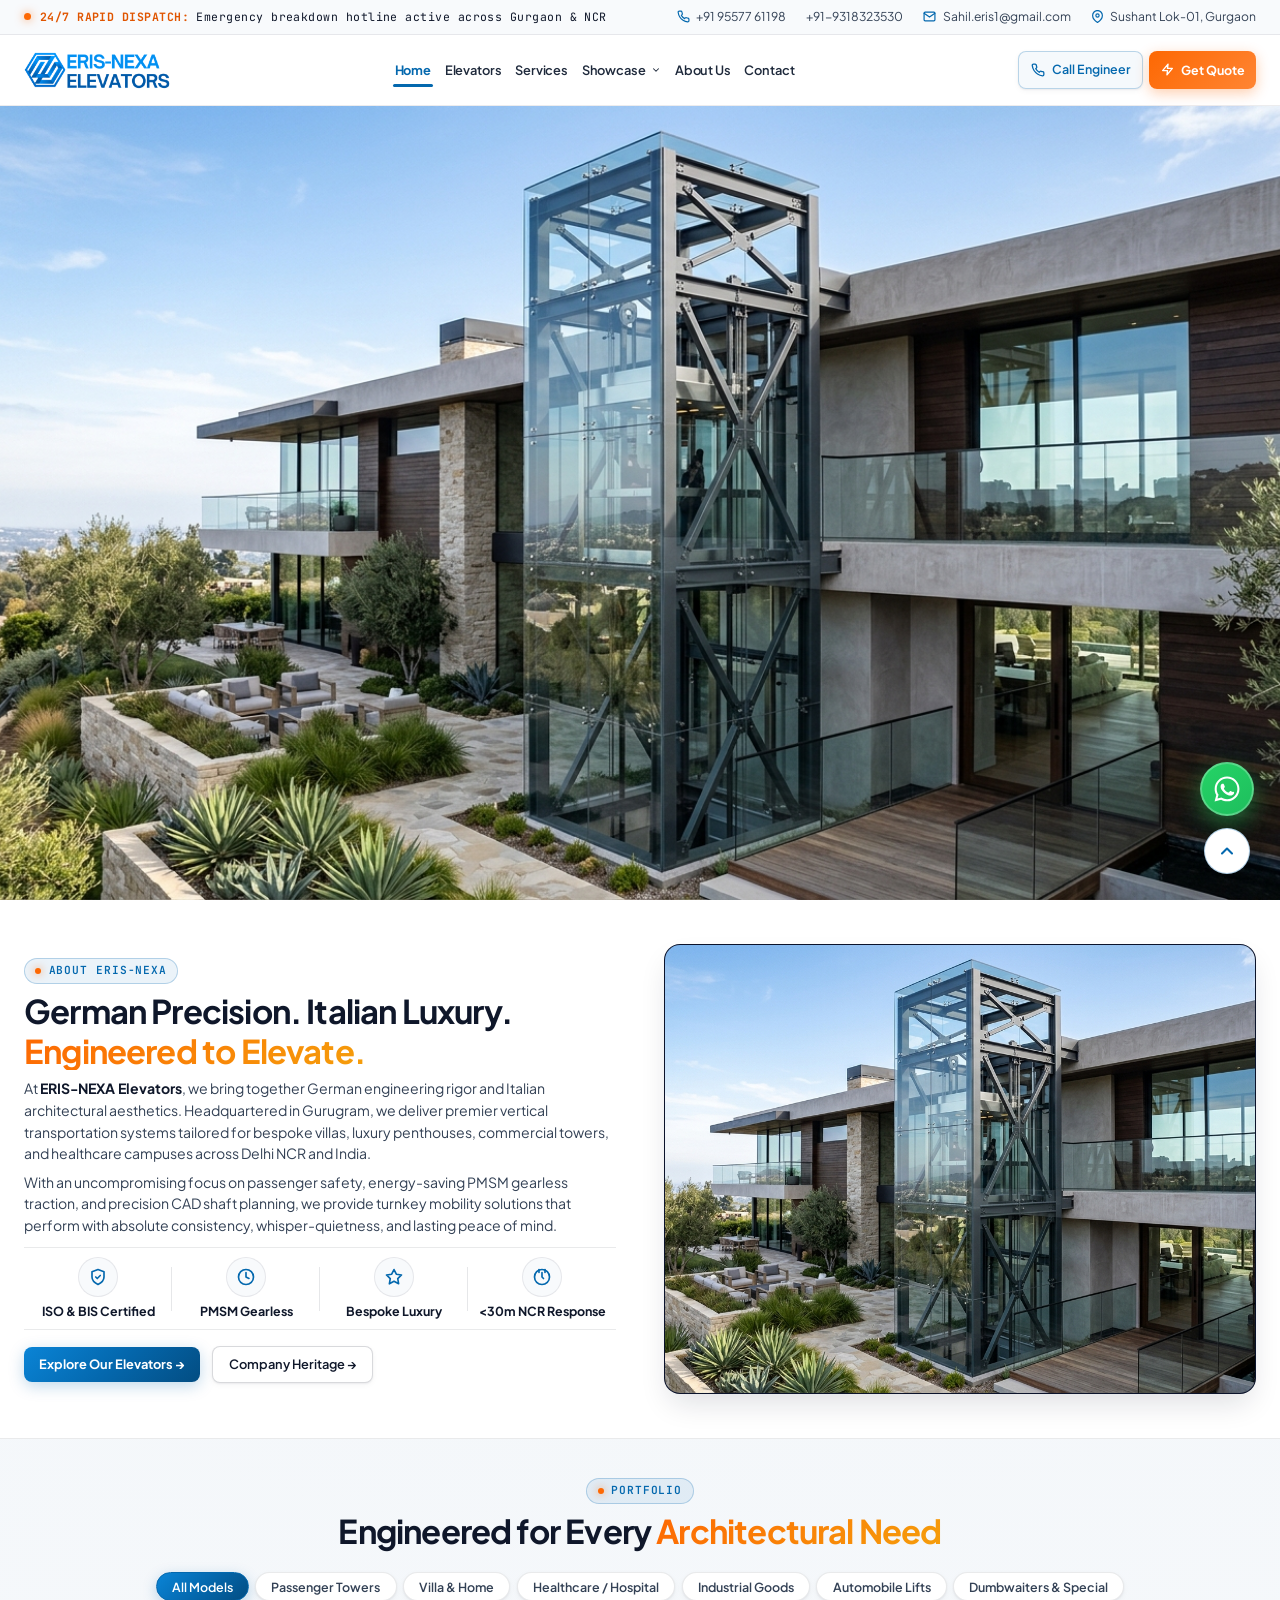
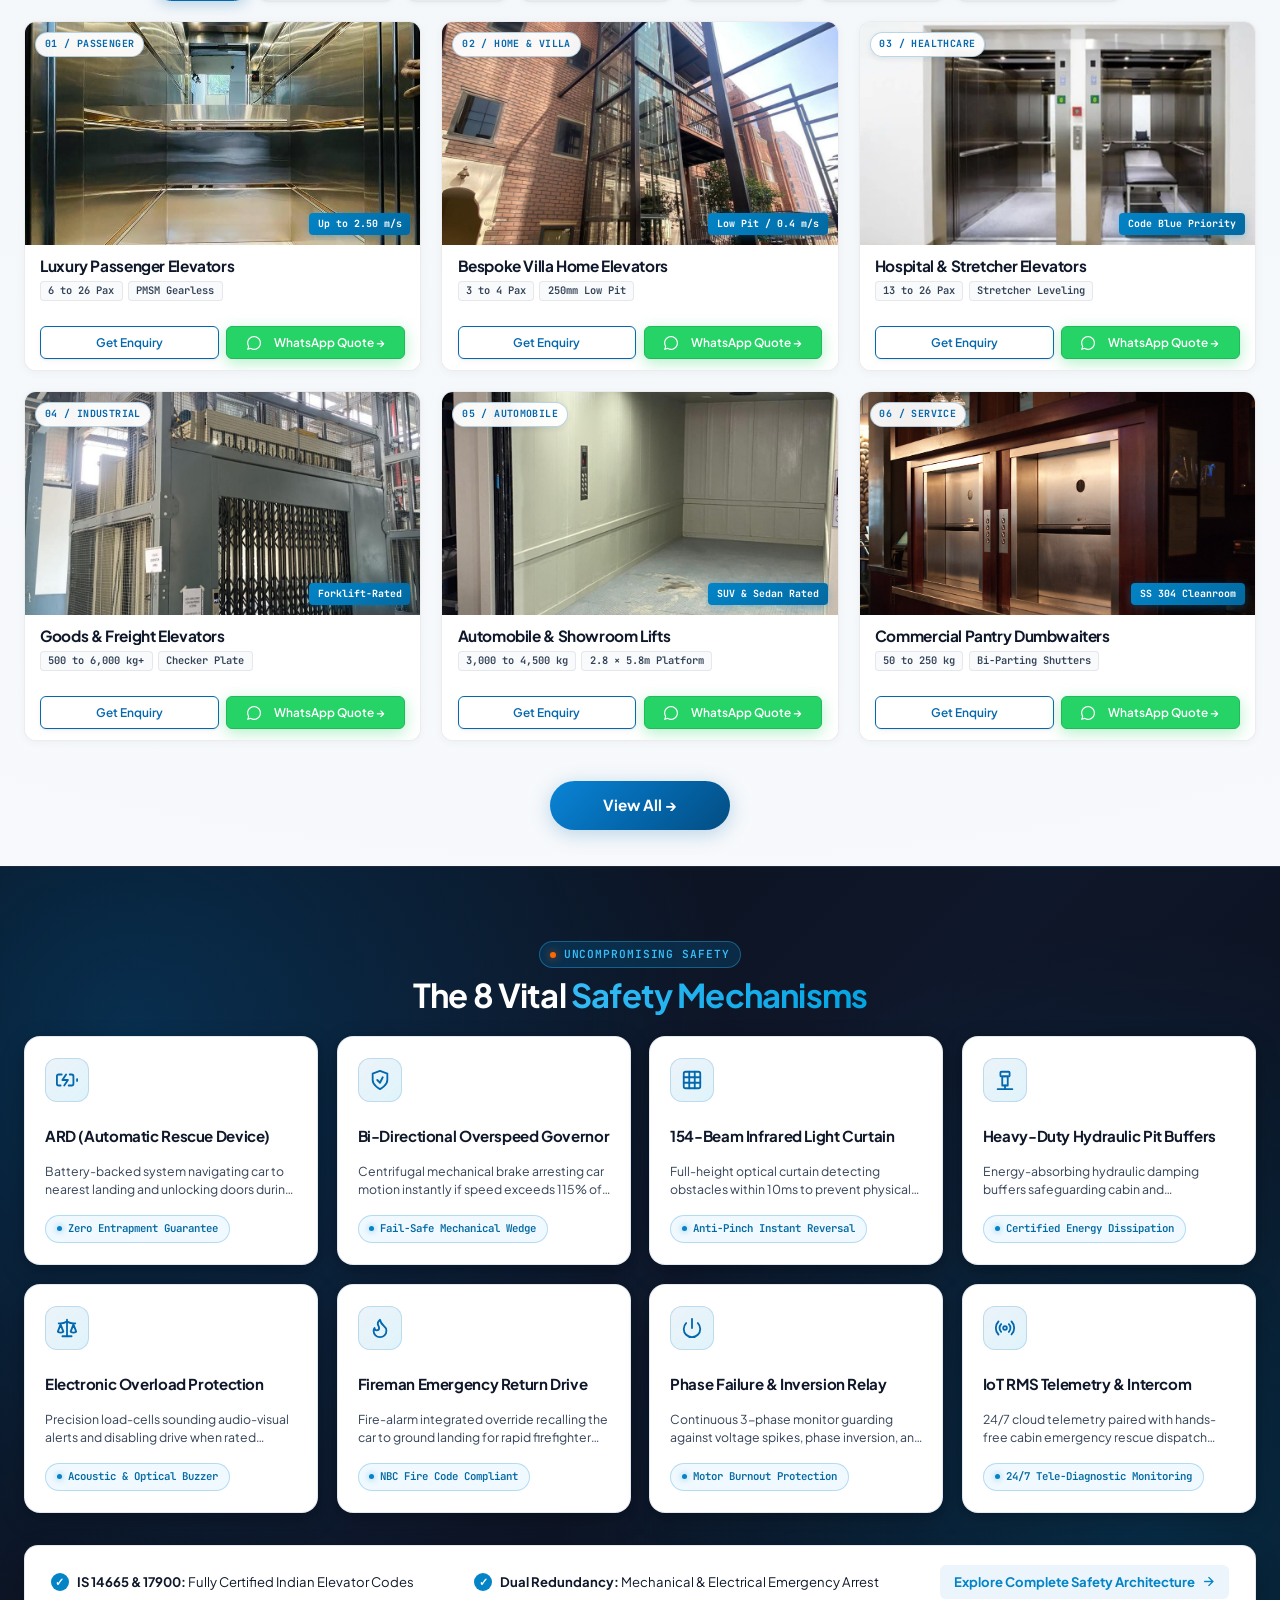
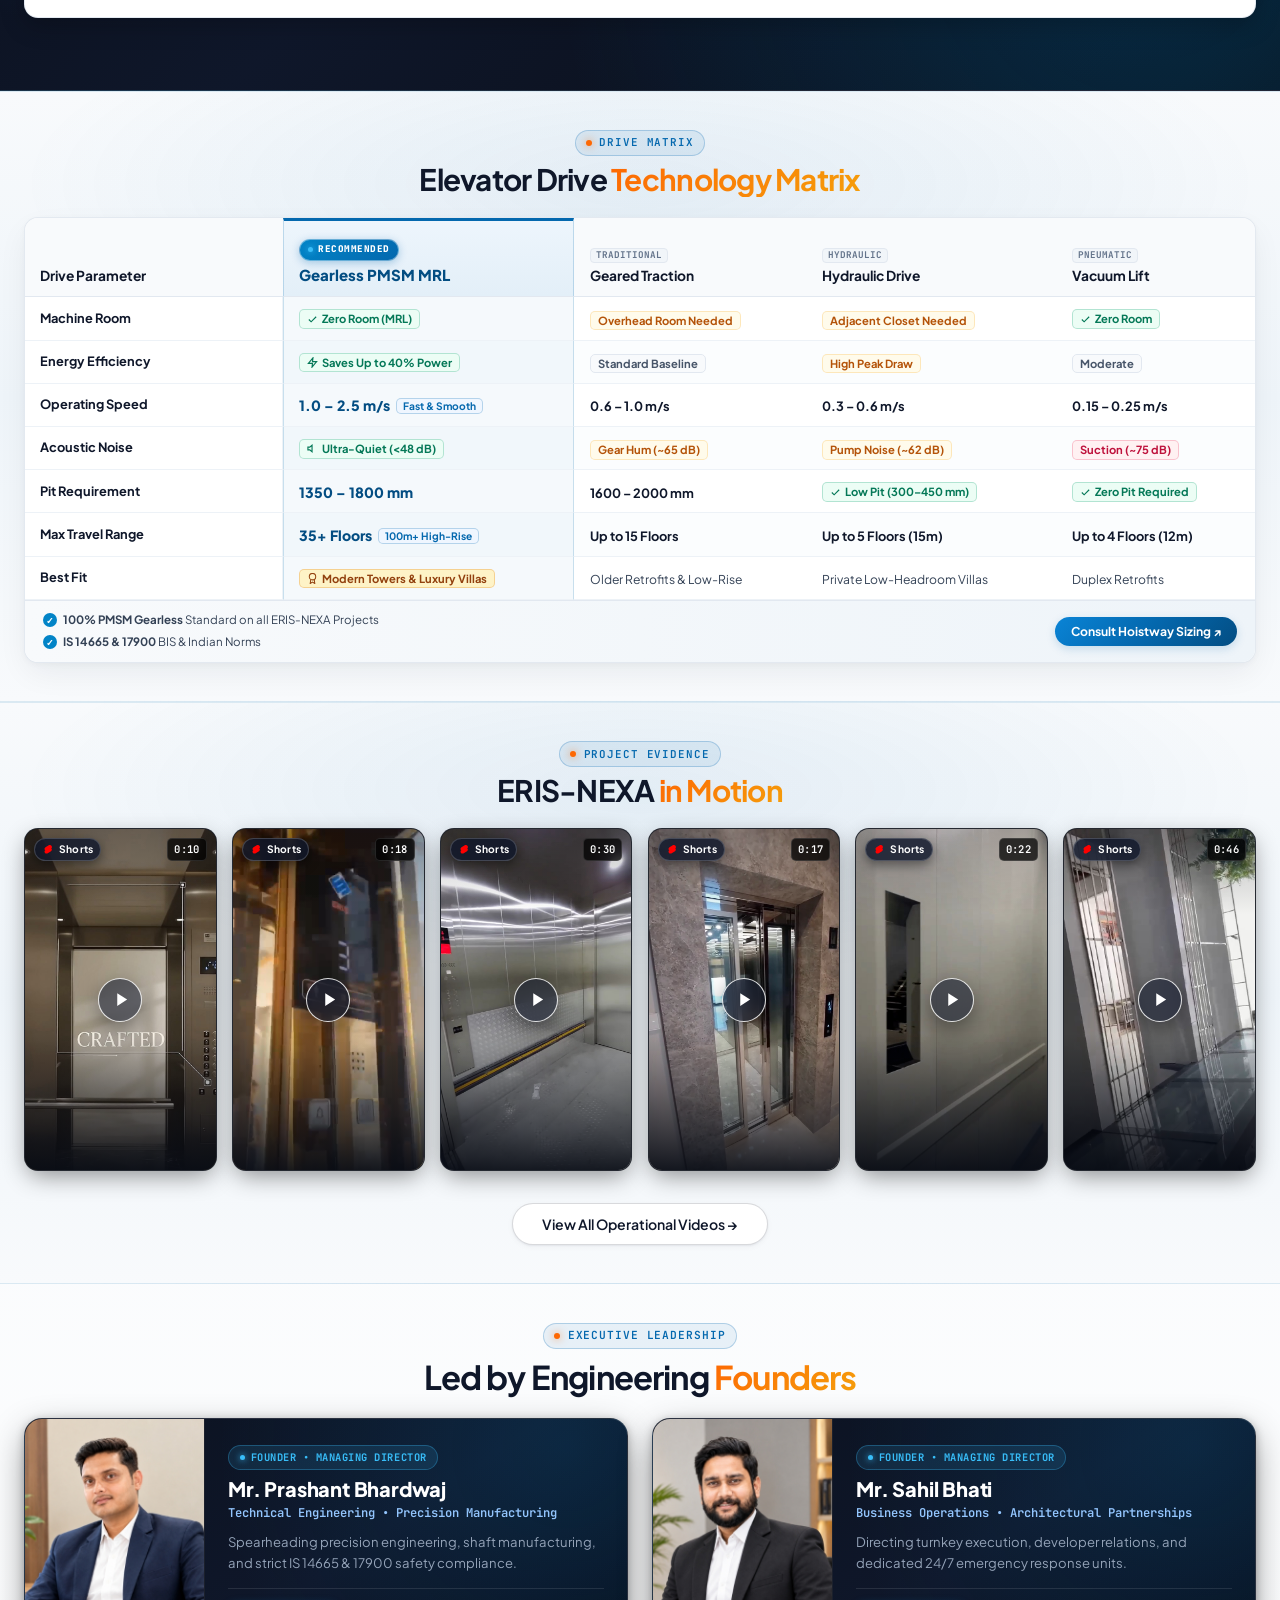
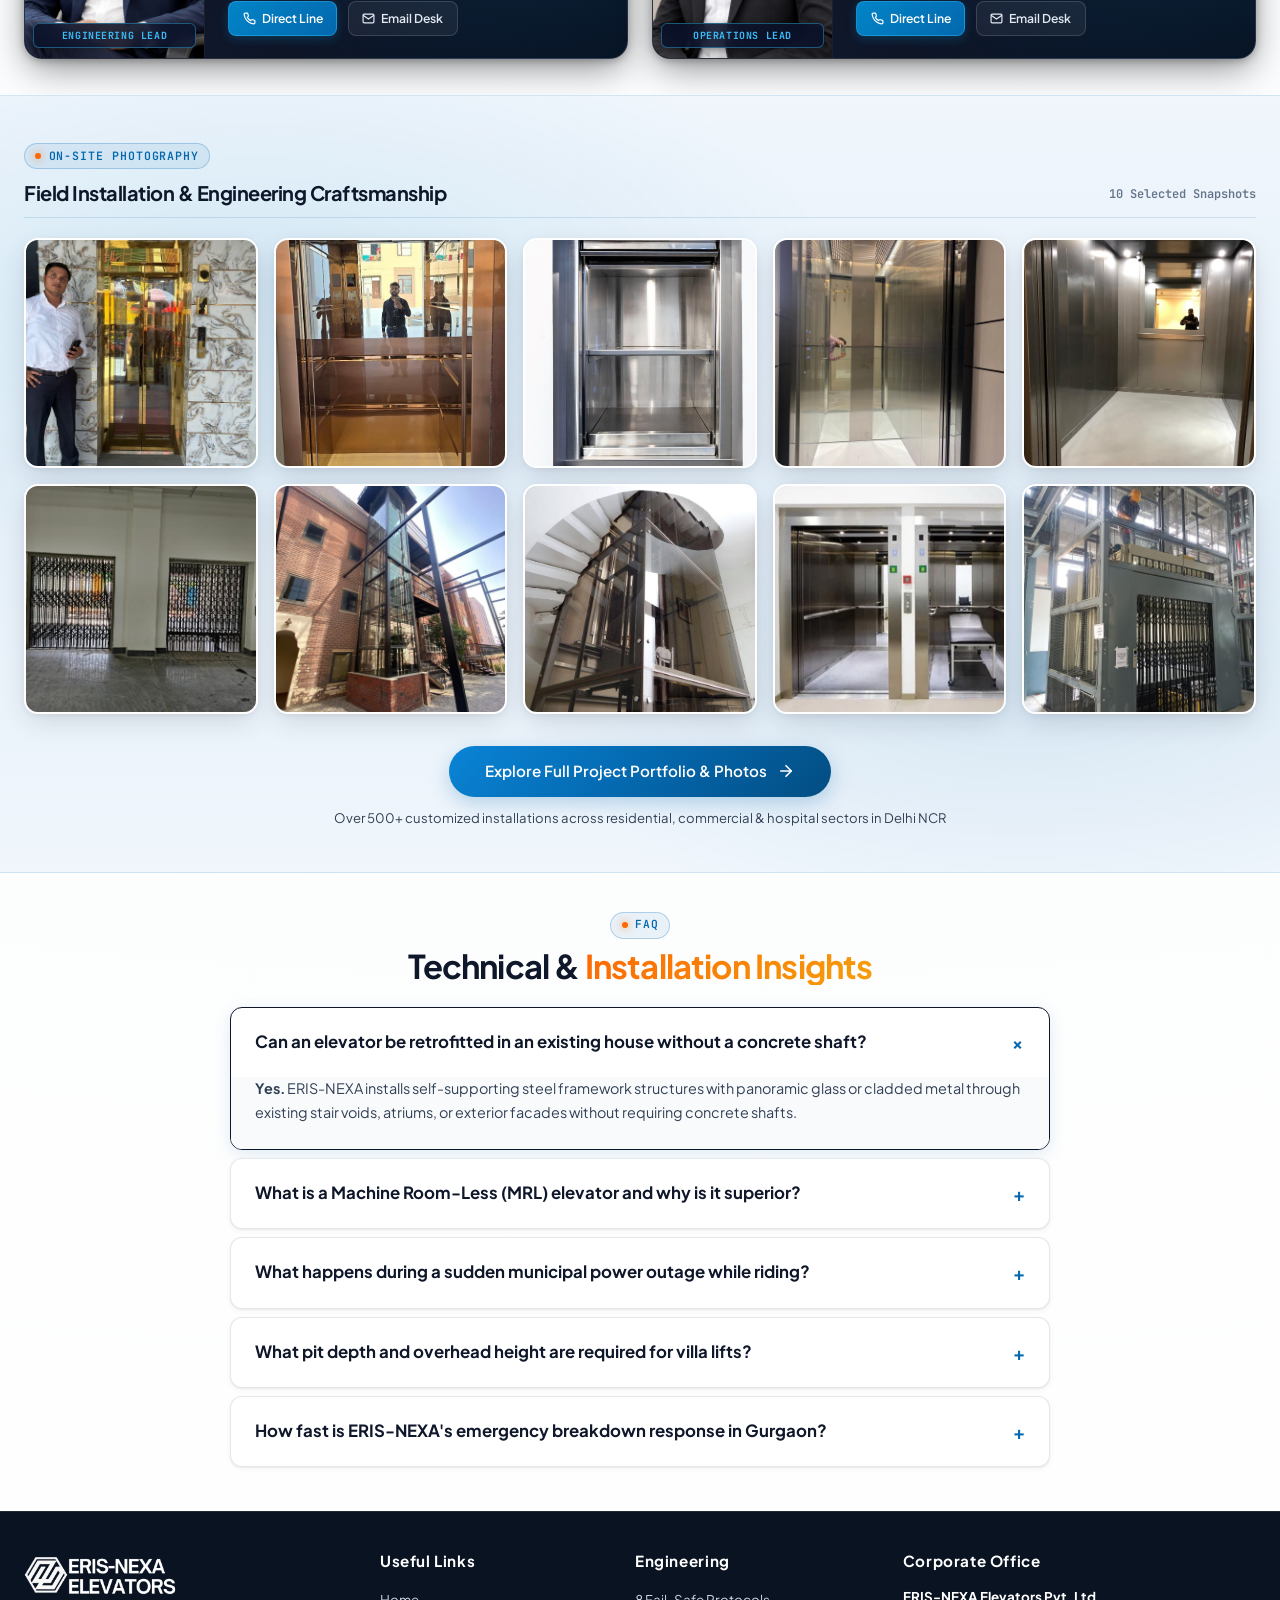
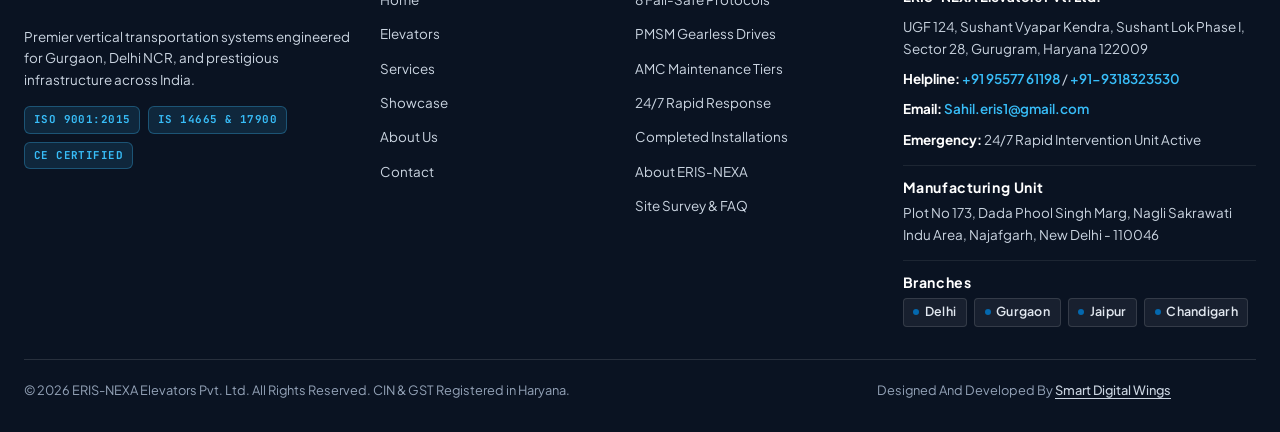
==== index.html @ 38ee9cc5 "Add Manufacturing Unit card, Regional Branch Network, and interactive Map switcher to Contact page" ====
<!DOCTYPE html>
<html lang="en">

<head>
  <meta charset="UTF-8">
  <meta name="viewport" content="width=device-width, initial-scale=1.0">
  <meta name="theme-color" content="#FFFFFF">

  <title>ERIS-NEXA Elevators Pvt. Ltd. | Premier Vertical Transportation in Gurgaon & NCR</title>
  <meta name="description"
    content="ERIS-NEXA Elevators Pvt. Ltd. — ISO 9001:2015 certified elevator engineering company based in Gurgaon. Specializing in passenger, home, hospital, freight, and automobile elevators with 24/7 rapid maintenance.">
  <meta name="keywords"
    content="ERIS-NEXA Elevators, elevator manufacturer Gurgaon, home lift Gurgaon, passenger elevator Delhi NCR, hospital elevator, freight lift, automobile lift, elevator AMC Gurgaon, Sushant Lok elevator company">

  <!-- Open Graph / Social Meta -->
  <meta property="og:type" content="website">
  <meta property="og:title" content="ERIS-NEXA Elevators | Precision Engineering & Vertical Transportation">
  <meta property="og:description"
    content="Whisper-quiet passenger, luxury home villa, hospital stretcher, and industrial freight elevators engineered for perfection. Based in Gurgaon, Haryana.">
  <meta property="og:image" content="assets/images/passenger-cover-2.jpeg">
  <meta property="og:url" content="https://erisnexa.com/">

  <!-- Favicon -->
  <link rel="icon" type="image/png" href="assets/images/logo-mark.png">

  <!-- Cache-Control: Force fresh load on every visit across all devices -->
  <meta http-equiv="Cache-Control" content="no-cache, no-store, must-revalidate">
  <meta http-equiv="Pragma" content="no-cache">
  <meta http-equiv="Expires" content="0">

  <!-- Stylesheets -->
  <link rel="stylesheet" href="css/style.css?v=2.2.4">

  <!-- JSON-LD Structured Data for Local Business & Engineering Firm -->
  <script type="application/ld+json">
  {
    "@context": "https://schema.org",
    "@type": "LocalBusiness",
    "name": "ERIS-NEXA Elevators Pvt. Ltd.",
    "image": "assets/images/passenger-cover-2.jpeg",
    "telephone": "+91-9557761198",
    "email": "Sahil.eris1@gmail.com",
    "address": {
      "@type": "PostalAddress",
      "streetAddress": "UGF 124, Sushant Vyapar Kendra, Sushant Lok-01",
      "addressLocality": "Gurgaon",
      "addressRegion": "Haryana",
      "postalCode": "122002",
      "addressCountry": "IN"
    },
    "founder": [
      { "@type": "Person", "name": "Prashant Bhardwaj", "jobTitle": "Founder & Managing Director" },
      { "@type": "Person", "name": "Sahil Bhati", "jobTitle": "Founder & Managing Director" }
    ],
    "foundingDate": "2015",
    "priceRange": "₹₹₹"
  }
  </script>
</head>

<body>

  <!-- Top Emergency & Status Bar -->
  <aside class="top-status-bar" aria-label="Rapid Dispatch Status and Emergency Numbers">
    <div class="container top-bar-content">
      <div class="status-indicator">
        <span class="status-dot" aria-hidden="true"></span>
        <span class="status-text"><strong>24/7 RAPID DISPATCH:</strong><span class="status-sub-text"> Emergency
            breakdown hotline active across Gurgaon &amp; NCR</span></span>
      </div>
      <div class="top-contacts">
        <a href="tel:+919557761198" title="Call Primary 24/7 Helpline">
          <svg width="13" height="13" viewBox="0 0 24 24" fill="none" stroke="currentColor" stroke-width="2.2"
            stroke-linecap="round" stroke-linejoin="round" aria-hidden="true">
            <path
              d="M22 16.92v3a2 2 0 0 1-2.18 2 19.79 19.79 0 0 1-8.63-3.07 19.5 19.5 0 0 1-6-6 19.79 19.79 0 0 1-3.07-8.67A2 2 0 0 1 4.11 2h3a2 2 0 0 1 2 1.72 12.84 12.84 0 0 0 .7 2.81 2 2 0 0 1-.45 2.11L8.09 9.91a16 16 0 0 0 6 6l1.27-1.27a2 2 0 0 1 2.11-.45 12.84 12.84 0 0 0 2.81.7A2 2 0 0 1 22 16.92z">
            </path>
          </svg>
          <span>+91 95577 61198</span>
        </a>
        <a href="tel:+919318323530" class="top-hide-mobile" title="Call Technical Director">
          <span>+91-9318323530</span>
        </a>
        <a href="mailto:Sahil.eris1@gmail.com" class="top-hide-tablet" title="Official Inquiry Email">
          <svg width="13" height="13" viewBox="0 0 24 24" fill="none" stroke="currentColor" stroke-width="2.2"
            stroke-linecap="round" stroke-linejoin="round" aria-hidden="true">
            <path d="M4 4h16c1.1 0 2 .9 2 2v12c0 1.1-.9 2-2 2H4c-1.1 0-2-.9-2-2V6c0-1.1.9-2 2-2z"></path>
            <polyline points="22,6 12,13 2,6"></polyline>
          </svg>
          <span>Sahil.eris1@gmail.com</span>
        </a>
        <span class="top-hide-tablet top-location">
          <svg width="13" height="13" viewBox="0 0 24 24" fill="none" stroke="currentColor" stroke-width="2.2"
            stroke-linecap="round" stroke-linejoin="round" aria-hidden="true">
            <path d="M21 10c0 7-9 13-9 13s-9-6-9-13a9 9 0 0 1 18 0z"></path>
            <circle cx="12" cy="10" r="3"></circle>
          </svg>
          <span>Sushant Lok-01, Gurgaon</span>
        </span>
      </div>
    </div>
  </aside>

  <!-- Sticky Glassmorphic Navbar -->
  <header class="navbar" id="siteHeader">
    <div class="container nav-container">
      <a href="index.html" class="brand-logo" title="ERIS-NEXA Elevators Homepage" aria-label="ERIS-NEXA Home">
        <img src="assets/logo/logo dark.png" alt="ERIS-NEXA Elevators" class="header-logo-img" width="112" height="45">
      </a>

      <nav aria-label="Primary Navigation">
        <ul class="nav-menu">
          <li><a href="index.html" class="nav-link active">Home</a></li>
          <li><a href="elevators.html" class="nav-link">Elevators</a></li>
          <li><a href="services.html" class="nav-link">Services</a></li>
          <li class="nav-item-dropdown">
            <a href="showcase.html" class="nav-link dropdown-toggle" aria-haspopup="true" aria-expanded="false">
              <span>Showcase</span>
              <svg class="dropdown-chevron" width="10" height="10" viewBox="0 0 24 24" fill="none" stroke="currentColor" stroke-width="2.5" stroke-linecap="round" stroke-linejoin="round" aria-hidden="true">
                <polyline points="6 9 12 15 18 9"></polyline>
              </svg>
            </a>
            <ul class="nav-dropdown-menu">
              <li>
                <a href="images.html" class="dropdown-item">
                  <svg class="dropdown-icon" width="14" height="14" viewBox="0 0 24 24" fill="none" stroke="currentColor" stroke-width="2" stroke-linecap="round" stroke-linejoin="round" aria-hidden="true">
                    <rect x="3" y="3" width="18" height="18" rx="2" ry="2"/>
                    <circle cx="8.5" cy="8.5" r="1.5"/>
                    <polyline points="21 15 16 10 5 21"/>
                  </svg>
                  <span>Images</span>
                </a>
              </li>
              <li>
                <a href="videos.html" class="dropdown-item">
                  <svg class="dropdown-icon" width="14" height="14" viewBox="0 0 24 24" fill="none" stroke="currentColor" stroke-width="2" stroke-linecap="round" stroke-linejoin="round" aria-hidden="true">
                    <polygon points="23 7 16 12 23 17 23 7"/>
                    <rect x="1" y="5" width="15" height="14" rx="2" ry="2"/>
                  </svg>
                  <span>Videos</span>
                </a>
              </li>
            </ul>
          </li>
          <li><a href="about.html" class="nav-link">About Us</a></li>
          <li><a href="contact.html" class="nav-link">Contact</a></li>
        </ul>
      </nav>

      <div class="nav-actions">
        <a href="tel:+919557761198" class="btn btn-outline btn-sm nav-call-btn" title="Instant Phone Call">
          <svg width="14" height="14" viewBox="0 0 24 24" fill="none" stroke="currentColor" stroke-width="2.2"
            stroke-linecap="round" stroke-linejoin="round" aria-hidden="true">
            <path
              d="M22 16.92v3a2 2 0 0 1-2.18 2 19.79 19.79 0 0 1-8.63-3.07 19.5 19.5 0 0 1-6-6 19.79 19.79 0 0 1-3.07-8.67A2 2 0 0 1 4.11 2h3a2 2 0 0 1 2 1.72 12.84 12.84 0 0 0 .7 2.81 2 2 0 0 1-.45 2.11L8.09 9.91a16 16 0 0 0 6 6l1.27-1.27a2 2 0 0 1 2.11-.45 12.84 12.84 0 0 0 2.81.7A2 2 0 0 1 22 16.92z">
            </path>
          </svg>
          <span>Call Engineer</span>
        </a>
        <button class="btn btn-primary btn-sm nav-quote-btn" data-open-modal="quote"
          data-service="General Consultation">
          <svg width="13" height="13" viewBox="0 0 24 24" fill="none" stroke="currentColor" stroke-width="2.5"
            stroke-linecap="round" stroke-linejoin="round" aria-hidden="true">
            <path d="M13 2L3 14h9l-1 8 10-12h-9l1-8z"></path>
          </svg>
          <span>Get Quote</span>
        </button>
        <button class="mobile-menu-toggle" aria-label="Toggle navigation menu" aria-expanded="false">
          <span class="hamburger-box" aria-hidden="true">
            <span class="hamburger-line"></span>
            <span class="hamburger-line"></span>
            <span class="hamburger-line"></span>
          </span>
        </button>
      </div>
    </div>
  </header>

  <main>
    <!-- ==========================================================================
         HERO VIDEO BANNER (CLEAN, HIGH-VISIBILITY CINEMATIC ELEVATOR FOOTAGE)
         ========================================================================== -->
    <section class="hero-section" id="hero">
      <h1 class="visually-hidden">ERIS-NEXA Elevators — Precision Vertical Transportation Gurgaon &amp; NCR</h1>
      <video class="hero-video-bg" autoplay muted loop playsinline webkit-playsinline preload="auto"
        disablepictureinpicture disableremoteplayback
        poster="assets/images/service-hoistway-structure.jpg">
        <source src="assets/videos/elevator-product-showcase.mp4" type="video/mp4">
      </video>
      <script>
        (function(){
          var v = document.querySelector('.hero-video-bg');
          if (v) {
            v.muted = true;
            v.defaultMuted = true;
            v.volume = 0;
            if (v.play) { v.play().catch(function(){}); }
          }
        })();
      </script>
    </section>

    <!-- ==========================================================================
         ABOUT US SECTION (50-50% SPLIT - WEBSITE DESIGN SYSTEM MATCHED)
         ========================================================================== -->
    <section class="section home-about-section" id="about-us">
      <div class="container">
        <div class="home-about-grid">

          <!-- Left Column (50% Width): Standard Website Section Header, Story, 4 Features with Dividers, Standard Buttons -->
          <div class="home-about-content">
            <div class="section-header">
              <span class="section-tag">ABOUT ERIS-NEXA</span>
              <h2 class="section-title">
                German Precision. Italian Luxury. <span class="gold-text">Engineered to Elevate.</span>
              </h2>
              <p class="section-desc">
                At <strong>ERIS-NEXA Elevators</strong>, we bring together German engineering rigor and Italian
                architectural aesthetics. Headquartered in Gurugram, we deliver premier vertical transportation systems
                tailored for bespoke villas, luxury penthouses, commercial towers, and healthcare campuses across Delhi
                NCR and India.
              </p>
              <p class="section-desc" style="margin-top: 0.35rem; margin-bottom: 0;">
                With an uncompromising focus on passenger safety, energy-saving PMSM gearless traction, and precision
                CAD shaft planning, we provide turnkey mobility solutions that perform with absolute consistency,
                whisper-quietness, and lasting peace of mind.
              </p>
            </div>

            <!-- 4 Feature Columns with Vertical Dividers (Reference Matched) -->
            <div class="home-about-features-row">
              <div class="home-about-feature-col">
                <div class="home-about-feature-icon">
                  <svg width="18" height="18" viewBox="0 0 24 24" fill="none" stroke="currentColor" stroke-width="2.2"
                    stroke-linecap="round" stroke-linejoin="round" aria-hidden="true">
                    <path d="M12 22s8-4 8-10V5l-8-3-8 3v7c0 6 8 10 8 10z"></path>
                    <polyline points="9 12 11 14 15 10"></polyline>
                  </svg>
                </div>
                <span>ISO &amp; BIS Certified</span>
              </div>

              <div class="home-about-feature-col">
                <div class="home-about-feature-icon">
                  <svg width="18" height="18" viewBox="0 0 24 24" fill="none" stroke="currentColor" stroke-width="2.2"
                    stroke-linecap="round" stroke-linejoin="round" aria-hidden="true">
                    <circle cx="12" cy="12" r="10"></circle>
                    <polyline points="12 6 12 12 16 14"></polyline>
                  </svg>
                </div>
                <span>PMSM Gearless</span>
              </div>

              <div class="home-about-feature-col">
                <div class="home-about-feature-icon">
                  <svg width="18" height="18" viewBox="0 0 24 24" fill="none" stroke="currentColor" stroke-width="2.2"
                    stroke-linecap="round" stroke-linejoin="round" aria-hidden="true">
                    <polygon
                      points="12 2 15.09 8.26 22 9.27 17 14.14 18.18 21.02 12 17.77 5.82 21.02 7 14.14 2 9.27 8.91 8.26 12 2">
                    </polygon>
                  </svg>
                </div>
                <span>Bespoke Luxury</span>
              </div>

              <div class="home-about-feature-col">
                <div class="home-about-feature-icon">
                  <svg width="18" height="18" viewBox="0 0 24 24" fill="none" stroke="currentColor" stroke-width="2.2"
                    stroke-linecap="round" stroke-linejoin="round" aria-hidden="true">
                    <circle cx="12" cy="12" r="10"></circle>
                    <polyline points="12 6 12 12 14 14"></polyline>
                    <path d="M16 2v4M8 2v4"></path>
                  </svg>
                </div>
                <span>&lt;30m NCR Response</span>
              </div>
            </div>

            <!-- Standard Website Action Buttons -->
            <div class="home-about-actions">
              <a href="#products" class="btn btn-primary btn-sm">
                <span>Explore Our Elevators &rarr;</span>
              </a>
              <a href="about.html" class="btn btn-outline btn-sm">
                <span>Company Heritage &rarr;</span>
              </a>
            </div>
          </div>

          <!-- Right Column (50% Width): Clean Architectural Showcase Elevator Image (No Text Overlay) -->
          <div class="home-about-visual">
            <div class="home-about-img-frame">
              <img src="assets/images/service-hoistway-structure.jpg"
                alt="ERIS-NEXA Architectural Panoramic Glass Elevator Installation" loading="lazy">
            </div>
          </div>

        </div>
      </div>
    </section>

    <!-- ==========================================================================
         PRODUCT PORTFOLIO (ELEVATOR CATEGORIES)
         ========================================================================== -->
    <section class="section products-section" id="products">
      <div class="container">
        <div class="section-header text-center">
          <span class="section-tag">PORTFOLIO</span>
          <h2 class="section-title">
            Engineered for Every <span class="gold-text">Architectural Need</span>
          </h2>
        </div>

        <!-- Filter Pills -->
        <div class="product-filters">
          <button class="filter-btn active" data-filter="all">All Models</button>
          <button class="filter-btn" data-filter="passenger">Passenger Towers</button>
          <button class="filter-btn" data-filter="home">Villa &amp; Home</button>
          <button class="filter-btn" data-filter="hospital">Healthcare / Hospital</button>
          <button class="filter-btn" data-filter="goods">Industrial Goods</button>
          <button class="filter-btn" data-filter="auto">Automobile Lifts</button>
          <button class="filter-btn" data-filter="service">Dumbwaiters &amp; Special</button>
        </div>

        <!-- Product Cards Grid -->
        <div class="products-grid">
          <!-- 01: Passenger Elevators -->
          <article class="product-card" data-category="passenger" data-product-id="passenger" tabindex="0"
            role="button" aria-label="View Luxury Passenger Elevators media">
            <div class="product-media-wrap">
              <img src="assets/lift/passenger-elevators/photos/WhatsApp Image 2026-09-10 at 10.51.41 AM.jpeg" alt="Luxury Passenger Elevator by ERIS-NEXA"
                loading="lazy">
              <span class="product-cat-badge">01 / PASSENGER</span>
              <span class="product-speed-tag">Up to 2.50 m/s</span>
              <div class="product-card-media-tabs" role="group" aria-label="View Media">
                <button type="button" class="prod-card-tab-btn prod-card-tab-photo" data-action="open-photos" title="View Photos">
                  <svg width="13" height="13" viewBox="0 0 24 24" fill="none" stroke="currentColor" stroke-width="2.2">
                    <rect x="3" y="3" width="18" height="18" rx="2" ry="2"/>
                    <circle cx="8.5" cy="8.5" r="1.5"/>
                    <polyline points="21 15 16 10 5 21"/>
                  </svg>
                  <span>Photos</span>
                </button>
                <button type="button" class="prod-card-tab-btn prod-card-tab-video" data-action="open-videos" title="View Video">
                  <svg width="13" height="13" viewBox="0 0 24 24" fill="currentColor">
                    <polygon points="6 3 20 12 6 21 6 3" />
                  </svg>
                  <span>Video</span>
                </button>
              </div>
            </div>
            <div class="product-body">
              <div class="product-header-block">
                <h3 class="product-title">Luxury Passenger Elevators</h3>
              </div>
              <div class="product-meta-strip">
                <span class="meta-tag">6 to 26 Pax</span>
                <span class="meta-tag">PMSM Gearless</span>
              </div>
              <div class="product-card-footer">
                <button type="button" class="btn btn-outline-gold btn-sm" data-open-modal="quote" data-service="Passenger Elevator">Get Enquiry</button>
                <button type="button" class="btn btn-whatsapp btn-sm" data-open-modal="quote" data-service="Passenger Elevator">
                  <svg width="14" height="14" viewBox="0 0 24 24" fill="currentColor" style="margin-right: 4px; vertical-align: -2px;">
                    <path d="M.057 24l1.687-6.163c-1.041-1.804-1.588-3.849-1.587-5.946.003-6.556 5.338-11.891 11.893-11.891 3.181.001 6.167 1.24 8.413 3.488 2.245 2.248 3.481 5.236 3.48 8.414-.003 6.557-5.338 11.892-11.893 11.892-1.99-.001-3.951-.5-5.688-1.448l-6.305 1.654zm6.597-3.807c1.676.995 3.276 1.591 5.392 1.592 5.448 0 9.886-4.434 9.889-9.885.002-5.462-4.415-9.89-9.881-9.892-5.452 0-9.887 4.434-9.889 9.884-.001 2.225.651 3.891 1.746 5.634l-.999 3.648 3.742-.981z"/>
                  </svg>
                  <span>WhatsApp Quote &rarr;</span>
                </button>
              </div>
            </div>
          </article>

          <!-- 02: Home Elevators -->
          <article class="product-card" data-category="home" data-product-id="home" tabindex="0"
            role="button" aria-label="View Bespoke Villa Home Elevators media">
            <div class="product-media-wrap">
              <img src="assets/lift/home-elevators/photos/WhatsApp Image 2026-09-10 at 10.49.11 AM.jpeg" alt="Bespoke Villa Home Elevator by ERIS-NEXA" loading="lazy">
              <span class="product-cat-badge">02 / HOME &amp; VILLA</span>
              <span class="product-speed-tag">Low Pit / 0.4 m/s</span>
              <div class="product-card-media-tabs" role="group" aria-label="View Media">
                <button type="button" class="prod-card-tab-btn prod-card-tab-photo" data-action="open-photos" title="View Photos">
                  <svg width="13" height="13" viewBox="0 0 24 24" fill="none" stroke="currentColor" stroke-width="2.2">
                    <rect x="3" y="3" width="18" height="18" rx="2" ry="2"/>
                    <circle cx="8.5" cy="8.5" r="1.5"/>
                    <polyline points="21 15 16 10 5 21"/>
                  </svg>
                  <span>Photos</span>
                </button>
                <button type="button" class="prod-card-tab-btn prod-card-tab-video" data-action="open-videos" title="View Video">
                  <svg width="13" height="13" viewBox="0 0 24 24" fill="currentColor">
                    <polygon points="6 3 20 12 6 21 6 3" />
                  </svg>
                  <span>Video</span>
                </button>
              </div>
            </div>
            <div class="product-body">
              <div class="product-header-block">
                <h3 class="product-title">Bespoke Villa Home Elevators</h3>
              </div>
              <div class="product-meta-strip">
                <span class="meta-tag">3 to 4 Pax</span>
                <span class="meta-tag">250mm Low Pit</span>
              </div>
              <div class="product-card-footer">
                <button type="button" class="btn btn-outline-gold btn-sm" data-open-modal="quote" data-service="Home & Villa Elevator">Get Enquiry</button>
                <button type="button" class="btn btn-whatsapp btn-sm" data-open-modal="quote" data-service="Home & Villa Elevator">
                  <svg width="14" height="14" viewBox="0 0 24 24" fill="currentColor" style="margin-right: 4px; vertical-align: -2px;">
                    <path d="M.057 24l1.687-6.163c-1.041-1.804-1.588-3.849-1.587-5.946.003-6.556 5.338-11.891 11.893-11.891 3.181.001 6.167 1.24 8.413 3.488 2.245 2.248 3.481 5.236 3.48 8.414-.003 6.557-5.338 11.892-11.893 11.892-1.99-.001-3.951-.5-5.688-1.448l-6.305 1.654zm6.597-3.807c1.676.995 3.276 1.591 5.392 1.592 5.448 0 9.886-4.434 9.889-9.885.002-5.462-4.415-9.89-9.881-9.892-5.452 0-9.887 4.434-9.889 9.884-.001 2.225.651 3.891 1.746 5.634l-.999 3.648 3.742-.981z"/>
                  </svg>
                  <span>WhatsApp Quote &rarr;</span>
                </button>
              </div>
            </div>
          </article>

          <!-- 03: Hospital Elevators -->
          <article class="product-card" data-category="hospital" data-product-id="hospital" tabindex="0"
            role="button" aria-label="View Hospital & Stretcher Elevators media">
            <div class="product-media-wrap">
              <img src="assets/lift/hospital-elevators/photos/hospital-cover.jpeg" alt="Hospital Stretcher Elevator by ERIS-NEXA"
                loading="lazy">
              <span class="product-cat-badge">03 / HEALTHCARE</span>
              <span class="product-speed-tag">Code Blue Priority</span>
              <div class="product-card-media-tabs" role="group" aria-label="View Media">
                <button type="button" class="prod-card-tab-btn prod-card-tab-photo" data-action="open-photos" title="View Photos">
                  <svg width="13" height="13" viewBox="0 0 24 24" fill="none" stroke="currentColor" stroke-width="2.2">
                    <rect x="3" y="3" width="18" height="18" rx="2" ry="2"/>
                    <circle cx="8.5" cy="8.5" r="1.5"/>
                    <polyline points="21 15 16 10 5 21"/>
                  </svg>
                  <span>Photos</span>
                </button>
                <button type="button" class="prod-card-tab-btn prod-card-tab-video" data-action="open-videos" title="View Video">
                  <svg width="13" height="13" viewBox="0 0 24 24" fill="currentColor">
                    <polygon points="6 3 20 12 6 21 6 3" />
                  </svg>
                  <span>Video</span>
                </button>
              </div>
            </div>
            <div class="product-body">
              <div class="product-header-block">
                <h3 class="product-title">Hospital &amp; Stretcher Elevators</h3>
              </div>
              <div class="product-meta-strip">
                <span class="meta-tag">13 to 26 Pax</span>
                <span class="meta-tag">Stretcher Leveling</span>
              </div>
              <div class="product-card-footer">
                <button type="button" class="btn btn-outline-gold btn-sm" data-open-modal="quote" data-service="Hospital Stretcher Elevator">Get Enquiry</button>
                <button type="button" class="btn btn-whatsapp btn-sm" data-open-modal="quote" data-service="Hospital Stretcher Elevator">
                  <svg width="14" height="14" viewBox="0 0 24 24" fill="currentColor" style="margin-right: 4px; vertical-align: -2px;">
                    <path d="M.057 24l1.687-6.163c-1.041-1.804-1.588-3.849-1.587-5.946.003-6.556 5.338-11.891 11.893-11.891 3.181.001 6.167 1.24 8.413 3.488 2.245 2.248 3.481 5.236 3.48 8.414-.003 6.557-5.338 11.892-11.893 11.892-1.99-.001-3.951-.5-5.688-1.448l-6.305 1.654zm6.597-3.807c1.676.995 3.276 1.591 5.392 1.592 5.448 0 9.886-4.434 9.889-9.885.002-5.462-4.415-9.89-9.881-9.892-5.452 0-9.887 4.434-9.889 9.884-.001 2.225.651 3.891 1.746 5.634l-.999 3.648 3.742-.981z"/>
                  </svg>
                  <span>WhatsApp Quote &rarr;</span>
                </button>
              </div>
            </div>
          </article>

          <!-- 04: Goods & Freight Elevators -->
          <article class="product-card" data-category="goods" data-product-id="goods" tabindex="0"
            role="button" aria-label="View Goods & Freight Elevators media">
            <div class="product-media-wrap">
              <img src="assets/lift/goods-elevators/photos/WhatsApp Image 2026-09-10 at 10.45.57 AM.jpeg" alt="Industrial Goods Freight Elevator" loading="lazy">
              <span class="product-cat-badge">04 / INDUSTRIAL</span>
              <span class="product-speed-tag">Forklift-Rated</span>
              <div class="product-card-media-tabs" role="group" aria-label="View Media">
                <button type="button" class="prod-card-tab-btn prod-card-tab-photo" data-action="open-photos" title="View Photos">
                  <svg width="13" height="13" viewBox="0 0 24 24" fill="none" stroke="currentColor" stroke-width="2.2">
                    <rect x="3" y="3" width="18" height="18" rx="2" ry="2"/>
                    <circle cx="8.5" cy="8.5" r="1.5"/>
                    <polyline points="21 15 16 10 5 21"/>
                  </svg>
                  <span>Photos</span>
                </button>
                <button type="button" class="prod-card-tab-btn prod-card-tab-video" data-action="open-videos" title="View Video">
                  <svg width="13" height="13" viewBox="0 0 24 24" fill="currentColor">
                    <polygon points="6 3 20 12 6 21 6 3" />
                  </svg>
                  <span>Video</span>
                </button>
              </div>
            </div>
            <div class="product-body">
              <div class="product-header-block">
                <h3 class="product-title">Goods &amp; Freight Elevators</h3>
              </div>
              <div class="product-meta-strip">
                <span class="meta-tag">500 to 6,000 kg+</span>
                <span class="meta-tag">Checker Plate</span>
              </div>
              <div class="product-card-footer">
                <button type="button" class="btn btn-outline-gold btn-sm" data-open-modal="quote" data-service="Goods / Freight Elevator">Get Enquiry</button>
                <button type="button" class="btn btn-whatsapp btn-sm" data-open-modal="quote" data-service="Goods / Freight Elevator">
                  <svg width="14" height="14" viewBox="0 0 24 24" fill="currentColor" style="margin-right: 4px; vertical-align: -2px;">
                    <path d="M.057 24l1.687-6.163c-1.041-1.804-1.588-3.849-1.587-5.946.003-6.556 5.338-11.891 11.893-11.891 3.181.001 6.167 1.24 8.413 3.488 2.245 2.248 3.481 5.236 3.48 8.414-.003 6.557-5.338 11.892-11.893 11.892-1.99-.001-3.951-.5-5.688-1.448l-6.305 1.654zm6.597-3.807c1.676.995 3.276 1.591 5.392 1.592 5.448 0 9.886-4.434 9.889-9.885.002-5.462-4.415-9.89-9.881-9.892-5.452 0-9.887 4.434-9.889 9.884-.001 2.225.651 3.891 1.746 5.634l-.999 3.648 3.742-.981z"/>
                  </svg>
                  <span>WhatsApp Quote &rarr;</span>
                </button>
              </div>
            </div>
          </article>

          <!-- 05: Automobile Elevators -->
          <article class="product-card" data-category="auto" data-product-id="auto" tabindex="0"
            role="button" aria-label="View Automobile & Showroom Lifts media">
            <div class="product-media-wrap">
              <img src="assets/lift/automobile-elevators/photos/WhatsApp Image 2026-09-10 at 10.45.58 AM.jpeg" alt="Automobile Car Elevator Showroom Lift" loading="lazy">
              <span class="product-cat-badge">05 / AUTOMOBILE</span>
              <span class="product-speed-tag">SUV &amp; Sedan Rated</span>
              <div class="product-card-media-tabs" role="group" aria-label="View Media">
                <button type="button" class="prod-card-tab-btn prod-card-tab-photo" data-action="open-photos" title="View Photos">
                  <svg width="13" height="13" viewBox="0 0 24 24" fill="none" stroke="currentColor" stroke-width="2.2">
                    <rect x="3" y="3" width="18" height="18" rx="2" ry="2"/>
                    <circle cx="8.5" cy="8.5" r="1.5"/>
                    <polyline points="21 15 16 10 5 21"/>
                  </svg>
                  <span>Photos</span>
                </button>
                <button type="button" class="prod-card-tab-btn prod-card-tab-video" data-action="open-videos" title="View Video">
                  <svg width="13" height="13" viewBox="0 0 24 24" fill="currentColor">
                    <polygon points="6 3 20 12 6 21 6 3" />
                  </svg>
                  <span>Video</span>
                </button>
              </div>
            </div>
            <div class="product-body">
              <div class="product-header-block">
                <h3 class="product-title">Automobile &amp; Showroom Lifts</h3>
              </div>
              <div class="product-meta-strip">
                <span class="meta-tag">3,000 to 4,500 kg</span>
                <span class="meta-tag">2.8 × 5.8m Platform</span>
              </div>
              <div class="product-card-footer">
                <button type="button" class="btn btn-outline-gold btn-sm" data-open-modal="quote" data-service="Automobile Elevator">Get Enquiry</button>
                <button type="button" class="btn btn-whatsapp btn-sm" data-open-modal="quote" data-service="Automobile Elevator">
                  <svg width="14" height="14" viewBox="0 0 24 24" fill="currentColor" style="margin-right: 4px; vertical-align: -2px;">
                    <path d="M.057 24l1.687-6.163c-1.041-1.804-1.588-3.849-1.587-5.946.003-6.556 5.338-11.891 11.893-11.891 3.181.001 6.167 1.24 8.413 3.488 2.245 2.248 3.481 5.236 3.48 8.414-.003 6.557-5.338 11.892-11.893 11.892-1.99-.001-3.951-.5-5.688-1.448l-6.305 1.654zm6.597-3.807c1.676.995 3.276 1.591 5.392 1.592 5.448 0 9.886-4.434 9.889-9.885.002-5.462-4.415-9.89-9.881-9.892-5.452 0-9.887 4.434-9.889 9.884-.001 2.225.651 3.891 1.746 5.634l-.999 3.648 3.742-.981z"/>
                  </svg>
                  <span>WhatsApp Quote &rarr;</span>
                </button>
              </div>
            </div>
          </article>

          <!-- 06: Dumbwaiters -->
          <article class="product-card" data-category="service" data-product-id="service" tabindex="0"
            role="button" aria-label="View Commercial Pantry Dumbwaiters media">
            <div class="product-media-wrap">
              <img src="assets/lift/dumbwaiters/photos/dumbwaiter-1.jpeg" alt="Commercial Pantry Dumbwaiter" loading="lazy">
              <span class="product-cat-badge">06 / SERVICE</span>
              <span class="product-speed-tag">SS 304 Cleanroom</span>
              <div class="product-card-media-tabs" role="group" aria-label="View Media">
                <button type="button" class="prod-card-tab-btn prod-card-tab-photo" data-action="open-photos" title="View Photos">
                  <svg width="13" height="13" viewBox="0 0 24 24" fill="none" stroke="currentColor" stroke-width="2.2">
                    <rect x="3" y="3" width="18" height="18" rx="2" ry="2"/>
                    <circle cx="8.5" cy="8.5" r="1.5"/>
                    <polyline points="21 15 16 10 5 21"/>
                  </svg>
                  <span>Photos</span>
                </button>
                <button type="button" class="prod-card-tab-btn prod-card-tab-video" data-action="open-videos" title="View Video">
                  <svg width="13" height="13" viewBox="0 0 24 24" fill="currentColor">
                    <polygon points="6 3 20 12 6 21 6 3" />
                  </svg>
                  <span>Video</span>
                </button>
              </div>
            </div>
            <div class="product-body">
              <div class="product-header-block">
                <h3 class="product-title">Commercial Pantry Dumbwaiters</h3>
              </div>
              <div class="product-meta-strip">
                <span class="meta-tag">50 to 250 kg</span>
                <span class="meta-tag">Bi-Parting Shutters</span>
              </div>
              <div class="product-card-footer">
                <button type="button" class="btn btn-outline-gold btn-sm" data-open-modal="quote" data-service="Commercial Dumbwaiter">Get Enquiry</button>
                <button type="button" class="btn btn-whatsapp btn-sm" data-open-modal="quote" data-service="Commercial Dumbwaiter">
                  <svg width="14" height="14" viewBox="0 0 24 24" fill="currentColor" style="margin-right: 4px; vertical-align: -2px;">
                    <path d="M.057 24l1.687-6.163c-1.041-1.804-1.588-3.849-1.587-5.946.003-6.556 5.338-11.891 11.893-11.891 3.181.001 6.167 1.24 8.413 3.488 2.245 2.248 3.481 5.236 3.48 8.414-.003 6.557-5.338 11.892-11.893 11.892-1.99-.001-3.951-.5-5.688-1.448l-6.305 1.654zm6.597-3.807c1.676.995 3.276 1.591 5.392 1.592 5.448 0 9.886-4.434 9.889-9.885.002-5.462-4.415-9.89-9.881-9.892-5.452 0-9.887 4.434-9.889 9.884-.001 2.225.651 3.891 1.746 5.634l-.999 3.648 3.742-.981z"/>
                  </svg>
                  <span>WhatsApp Quote &rarr;</span>
                </button>
              </div>
            </div>
          </article>
        </div>

        <!-- View All Elevators Call-To-Action (Navigates to Dedicated Internal Page) -->
        <div class="view-all-container">
          <a href="elevators.html" class="btn btn-primary btn-lg btn-view-all">
            <span>View All &rarr;</span>
          </a>
        </div>
      </div>
    </section>

    <!-- ==========================================================================
         SAFETY ENGINEERING SHOWCASE (8 CRITICAL FAIL-SAFES)
         ========================================================================== -->
    <section class="section safety-section" id="safety">
      <div class="container">
        <div class="section-header text-center">
          <span class="section-tag cyan">UNCOMPROMISING SAFETY</span>
          <h2 class="section-title">
            The 8 Vital <span class="cyan-text">Safety Mechanisms</span>
          </h2>
        </div>

        <div class="safety-grid">
          <!-- Safety Item 1 -->
          <div class="safety-card">
            <div class="safety-card-icon">
              <svg width="22" height="22" viewBox="0 0 24 24" fill="none" stroke="currentColor" stroke-width="2"
                stroke-linecap="round" stroke-linejoin="round">
                <path d="M5 18H3a2 2 0 0 1-2-2V8a2 2 0 0 1 2-2h3.19M15 6h2a2 2 0 0 1 2 2v8a2 2 0 0 1-2 2h-3.19" />
                <line x1="23" y1="13" x2="23" y2="11" />
                <polyline points="11 6 7 12 13 12 9 18" />
              </svg>
            </div>
            <h3 class="safety-card-title">ARD (Automatic Rescue Device)</h3>
            <p class="safety-card-desc">
              Battery-backed system navigating car to nearest landing and unlocking doors during grid outages.
            </p>
            <span class="safety-compliance-pill"><span class="pill-dot"></span> Zero Entrapment Guarantee</span>
          </div>

          <!-- Safety Item 2 -->
          <div class="safety-card">
            <div class="safety-card-icon">
              <svg width="22" height="22" viewBox="0 0 24 24" fill="none" stroke="currentColor" stroke-width="2"
                stroke-linecap="round" stroke-linejoin="round">
                <path d="M12 22s8-4 8-10V5l-8-3-8 3v7c0 6 8 10 8 10z" />
                <polyline points="9 12 12 15 15 9" />
              </svg>
            </div>
            <h3 class="safety-card-title">Bi-Directional Overspeed Governor</h3>
            <p class="safety-card-desc">
              Centrifugal mechanical brake arresting car motion instantly if speed exceeds 115% of rated limit.
            </p>
            <span class="safety-compliance-pill"><span class="pill-dot"></span> Fail-Safe Mechanical Wedge</span>
          </div>

          <!-- Safety Item 3 -->
          <div class="safety-card">
            <div class="safety-card-icon">
              <svg width="22" height="22" viewBox="0 0 24 24" fill="none" stroke="currentColor" stroke-width="2"
                stroke-linecap="round" stroke-linejoin="round">
                <rect x="3" y="3" width="18" height="18" rx="2" />
                <line x1="3" y1="9" x2="21" y2="9" />
                <line x1="3" y1="15" x2="21" y2="15" />
                <line x1="9" y1="3" x2="9" y2="21" />
                <line x1="15" y1="3" x2="15" y2="21" />
              </svg>
            </div>
            <h3 class="safety-card-title">154-Beam Infrared Light Curtain</h3>
            <p class="safety-card-desc">
              Full-height optical curtain detecting obstacles within 10ms to prevent physical contact or pinching.
            </p>
            <span class="safety-compliance-pill"><span class="pill-dot"></span> Anti-Pinch Instant Reversal</span>
          </div>

          <!-- Safety Item 4 -->
          <div class="safety-card">
            <div class="safety-card-icon">
              <svg width="22" height="22" viewBox="0 0 24 24" fill="none" stroke="currentColor" stroke-width="2"
                stroke-linecap="round" stroke-linejoin="round">
                <rect x="7" y="3" width="10" height="5" rx="1" />
                <rect x="9" y="8" width="6" height="10" />
                <path d="M4 22h16" />
                <line x1="12" y1="18" x2="12" y2="22" />
              </svg>
            </div>
            <h3 class="safety-card-title">Heavy-Duty Hydraulic Pit Buffers</h3>
            <p class="safety-card-desc">
              Energy-absorbing hydraulic damping buffers safeguarding cabin and counterweight in terminal overtravel.
            </p>
            <span class="safety-compliance-pill"><span class="pill-dot"></span> Certified Energy Dissipation</span>
          </div>

          <!-- Safety Item 5 -->
          <div class="safety-card">
            <div class="safety-card-icon">
              <svg width="22" height="22" viewBox="0 0 24 24" fill="none" stroke="currentColor" stroke-width="2"
                stroke-linecap="round" stroke-linejoin="round">
                <path d="m16 16 3-8 3 8c-.87.65-1.92 1-3 1s-2.13-.35-3-1Z" />
                <path d="m2 16 3-8 3 8c-.87.65-1.92 1-3 1s-2.13-.35-3-1Z" />
                <path d="M7 21h10" />
                <path d="M12 3v18" />
                <path d="M3 7h2c2 0 5-1 7-2 2 1 5 2 7 2h2" />
              </svg>
            </div>
            <h3 class="safety-card-title">Electronic Overload Protection</h3>
            <p class="safety-card-desc">
              Precision load-cells sounding audio-visual alerts and disabling drive when rated payload is exceeded.
            </p>
            <span class="safety-compliance-pill"><span class="pill-dot"></span> Acoustic &amp; Optical Buzzer</span>
          </div>

          <!-- Safety Item 6 -->
          <div class="safety-card">
            <div class="safety-card-icon">
              <svg width="22" height="22" viewBox="0 0 24 24" fill="none" stroke="currentColor" stroke-width="2"
                stroke-linecap="round" stroke-linejoin="round">
                <path
                  d="M8.5 14.5A2.5 2.5 0 0 0 11 12c0-1.38-.5-2-1-3-1.072-2.143-.224-4.054 2-6 .5 2.5 2 4.9 4 6.5 2 1.6 3 3.5 3 5.5a7 7 0 1 1-14 0c0-1.153.433-2.294 1-3a2.5 2.5 0 0 0 2.5 2.5z" />
              </svg>
            </div>
            <h3 class="safety-card-title">Fireman Emergency Return Drive</h3>
            <p class="safety-card-desc">
              Fire-alarm integrated override recalling the car to ground landing for rapid firefighter rescue.
            </p>
            <span class="safety-compliance-pill"><span class="pill-dot"></span> NBC Fire Code Compliant</span>
          </div>

          <!-- Safety Item 7 -->
          <div class="safety-card">
            <div class="safety-card-icon">
              <svg width="22" height="22" viewBox="0 0 24 24" fill="none" stroke="currentColor" stroke-width="2"
                stroke-linecap="round" stroke-linejoin="round">
                <path d="M18.36 6.64a9 9 0 1 1-12.73 0" />
                <line x1="12" y1="2" x2="12" y2="12" />
              </svg>
            </div>
            <h3 class="safety-card-title">Phase Failure &amp; Inversion Relay</h3>
            <p class="safety-card-desc">
              Continuous 3-phase monitor guarding against voltage spikes, phase inversion, and motor burnout.
            </p>
            <span class="safety-compliance-pill"><span class="pill-dot"></span> Motor Burnout Protection</span>
          </div>

          <!-- Safety Item 8 -->
          <div class="safety-card">
            <div class="safety-card-icon">
              <svg width="22" height="22" viewBox="0 0 24 24" fill="none" stroke="currentColor" stroke-width="2"
                stroke-linecap="round" stroke-linejoin="round">
                <path d="M4.9 19.1C1 15.2 1 8.8 4.9 4.9" />
                <path d="M7.8 16.2c-2.3-2.3-2.3-6.1 0-8.5" />
                <circle cx="12" cy="12" r="2" />
                <path d="M16.2 7.8c2.3 2.3 2.3 6.1 0 8.5" />
                <path d="M19.1 4.9C23 8.8 23 15.1 19.1 19" />
              </svg>
            </div>
            <h3 class="safety-card-title">IoT RMS Telemetry &amp; Intercom</h3>
            <p class="safety-card-desc">
              24/7 cloud telemetry paired with hands-free cabin emergency rescue dispatch intercom.
            </p>
            <span class="safety-compliance-pill"><span class="pill-dot"></span> 24/7 Tele-Diagnostic Monitoring</span>
          </div>
        </div>

        <!-- Safety Assurance Strip -->
        <div class="safety-assurance-strip">
          <div class="safety-assurance-item">
            <span class="assurance-check">✓</span>
            <span><strong>IS 14665 &amp; 17900:</strong> Fully Certified Indian Elevator Codes</span>
          </div>
          <div class="safety-assurance-item">
            <span class="assurance-check">✓</span>
            <span><strong>Dual Redundancy:</strong> Mechanical &amp; Electrical Emergency Arrest</span>
          </div>
          <a href="safety.html" class="safety-explore-link">
            <span>Explore Complete Safety Architecture</span>
            <svg width="15" height="15" viewBox="0 0 24 24" fill="none" stroke="currentColor" stroke-width="2.2">
              <line x1="5" y1="12" x2="19" y2="12"></line>
              <polyline points="12 5 19 12 12 19"></polyline>
            </svg>
          </a>
        </div>
      </div>
    </section>

    <!-- ==========================================================================
         TECHNOLOGY COMPARISON MATRIX
         ========================================================================== -->
    <section class="section tech-matrix-section" id="technology">
      <div class="container">
        <div class="section-header text-center">
          <span class="section-tag">DRIVE MATRIX</span>
          <h2 class="section-title">
            Elevator Drive <span class="gold-text">Technology Matrix</span>
          </h2>
        </div>

        <div class="matrix-table-wrap">
          <table class="tech-table">
            <thead>
              <tr>
                <th class="matrix-header-metric">
                  <span class="th-title">Drive Parameter</span>
                </th>
                <th class="featured-col">
                  <div class="matrix-crown-pill">
                    <span class="crown-dot"></span> RECOMMENDED
                  </div>
                  <span class="th-title">Gearless PMSM MRL</span>
                </th>
                <th>
                  <span class="th-badge-neutral">Traditional</span>
                  <span class="th-title">Geared Traction</span>
                </th>
                <th>
                  <span class="th-badge-neutral">Hydraulic</span>
                  <span class="th-title">Hydraulic Drive</span>
                </th>
                <th>
                  <span class="th-badge-neutral">Pneumatic</span>
                  <span class="th-title">Vacuum Lift</span>
                </th>
              </tr>
            </thead>
            <tbody>
              <tr>
                <td class="param-name">
                  <span class="param-title">Machine Room</span>
                </td>
                <td class="featured-col">
                  <span class="matrix-pill matrix-pill-emerald">
                    <svg width="11" height="11" viewBox="0 0 24 24" fill="none" stroke="currentColor"
                      stroke-width="2.5">
                      <polyline points="20 6 9 17 4 12" />
                    </svg>
                    Zero Room (MRL)
                  </span>
                </td>
                <td>
                  <span class="matrix-pill matrix-pill-amber">Overhead Room Needed</span>
                </td>
                <td>
                  <span class="matrix-pill matrix-pill-amber">Adjacent Closet Needed</span>
                </td>
                <td>
                  <span class="matrix-pill matrix-pill-emerald">
                    <svg width="11" height="11" viewBox="0 0 24 24" fill="none" stroke="currentColor"
                      stroke-width="2.5">
                      <polyline points="20 6 9 17 4 12" />
                    </svg>
                    Zero Room
                  </span>
                </td>
              </tr>
              <tr>
                <td class="param-name">
                  <span class="param-title">Energy Efficiency</span>
                </td>
                <td class="featured-col">
                  <span class="matrix-pill matrix-pill-emerald">
                    <svg width="11" height="11" viewBox="0 0 24 24" fill="none" stroke="currentColor"
                      stroke-width="2.5">
                      <polygon points="13 2 3 14 12 14 11 22 21 10 12 10 13 2" />
                    </svg>
                    Saves Up to 40% Power
                  </span>
                </td>
                <td>
                  <span class="matrix-pill matrix-pill-neutral">Standard Baseline</span>
                </td>
                <td>
                  <span class="matrix-pill matrix-pill-amber">High Peak Draw</span>
                </td>
                <td>
                  <span class="matrix-pill matrix-pill-slate">Moderate</span>
                </td>
              </tr>
              <tr>
                <td class="param-name">
                  <span class="param-title">Operating Speed</span>
                </td>
                <td class="featured-col">
                  <div style="display: inline-flex; align-items: center; gap: 6px;">
                    <span class="metric-bold">1.0 &ndash; 2.5 m/s</span>
                    <span class="matrix-pill matrix-pill-blue">Fast &amp; Smooth</span>
                  </div>
                </td>
                <td>
                  <span class="metric-mid">0.6 &ndash; 1.0 m/s</span>
                </td>
                <td>
                  <span class="metric-mid">0.3 &ndash; 0.6 m/s</span>
                </td>
                <td>
                  <span class="metric-mid">0.15 &ndash; 0.25 m/s</span>
                </td>
              </tr>
              <tr>
                <td class="param-name">
                  <span class="param-title">Acoustic Noise</span>
                </td>
                <td class="featured-col">
                  <span class="matrix-pill matrix-pill-emerald">
                    <svg width="11" height="11" viewBox="0 0 24 24" fill="none" stroke="currentColor"
                      stroke-width="2.5">
                      <polygon points="11 5 6 9 2 9 2 15 6 15 11 19 11 5" />
                    </svg>
                    Ultra-Quiet (&lt;48 dB)
                  </span>
                </td>
                <td>
                  <span class="matrix-pill matrix-pill-amber">Gear Hum (~65 dB)</span>
                </td>
                <td>
                  <span class="matrix-pill matrix-pill-amber">Pump Noise (~62 dB)</span>
                </td>
                <td>
                  <span class="matrix-pill matrix-pill-rose">Suction (~75 dB)</span>
                </td>
              </tr>
              <tr>
                <td class="param-name">
                  <span class="param-title">Pit Requirement</span>
                </td>
                <td class="featured-col">
                  <span class="metric-bold">1350 &ndash; 1800 mm</span>
                </td>
                <td>
                  <span class="metric-mid">1600 &ndash; 2000 mm</span>
                </td>
                <td>
                  <span class="matrix-pill matrix-pill-emerald">
                    <svg width="11" height="11" viewBox="0 0 24 24" fill="none" stroke="currentColor"
                      stroke-width="2.5">
                      <polyline points="20 6 9 17 4 12" />
                    </svg>
                    Low Pit (300&ndash;450 mm)
                  </span>
                </td>
                <td>
                  <span class="matrix-pill matrix-pill-emerald">
                    <svg width="11" height="11" viewBox="0 0 24 24" fill="none" stroke="currentColor"
                      stroke-width="2.5">
                      <polyline points="20 6 9 17 4 12" />
                    </svg>
                    Zero Pit Required
                  </span>
                </td>
              </tr>
              <tr>
                <td class="param-name">
                  <span class="param-title">Max Travel Range</span>
                </td>
                <td class="featured-col">
                  <div style="display: inline-flex; align-items: center; gap: 6px;">
                    <span class="metric-bold">35+ Floors</span>
                    <span class="matrix-pill matrix-pill-blue">100m+ High-Rise</span>
                  </div>
                </td>
                <td>
                  <span class="metric-mid">Up to 15 Floors</span>
                </td>
                <td>
                  <span class="metric-mid">Up to 5 Floors (15m)</span>
                </td>
                <td>
                  <span class="metric-mid">Up to 4 Floors (12m)</span>
                </td>
              </tr>
              <tr>
                <td class="param-name">
                  <span class="param-title">Best Fit</span>
                </td>
                <td class="featured-col">
                  <span class="matrix-pill matrix-pill-gold">
                    <svg width="11" height="11" viewBox="0 0 24 24" fill="none" stroke="currentColor"
                      stroke-width="2.2">
                      <circle cx="12" cy="8" r="7" />
                      <polyline points="8.21 13.89 7 23 12 20 17 23 15.79 13.88" />
                    </svg>
                    Modern Towers &amp; Luxury Villas
                  </span>
                </td>
                <td>
                  <span class="cell-text">Older Retrofits &amp; Low-Rise</span>
                </td>
                <td>
                  <span class="cell-text">Private Low-Headroom Villas</span>
                </td>
                <td>
                  <span class="cell-text">Duplex Retrofits</span>
                </td>
              </tr>
            </tbody>
          </table>

          <!-- Drive Engineering Assurance Bar -->
          <div class="matrix-footer-bar">
            <div class="matrix-footer-left">
              <div class="matrix-footer-item">
                <span class="matrix-foot-check">✓</span>
                <span><strong>100% PMSM Gearless</strong> Standard on all ERIS-NEXA Projects</span>
              </div>
              <div class="matrix-footer-item">
                <span class="matrix-foot-check">✓</span>
                <span><strong>IS 14665 &amp; 17900</strong> BIS &amp; Indian Norms</span>
              </div>
            </div>
            <button type="button" class="btn btn-primary btn-sm matrix-cta-btn" data-open-modal="quote"
              data-service="PMSM Gearless Sizing">
              <span>Consult Hoistway Sizing &nearr;</span>
            </button>
          </div>
        </div>
      </div>
    </section>

    <!-- ==========================================================================
         REAL VIDEO & INSTALLATION SHOWCASE
         ========================================================================== -->
    <section class="section showcase-section" id="showcase">
      <div class="container">
        <div class="section-header text-center">
          <span class="section-tag">PROJECT EVIDENCE</span>
          <h2 class="section-title">
            ERIS-NEXA <span class="gold-text">in Motion</span>
          </h2>
        </div>

        <!-- Video Cards Grid: YouTube Shorts Format -->
        <div class="showcase-videos-grid">
          <!-- Short 1: Passenger Elevators -->
          <div class="video-showcase-card"
            data-video-src="assets/lift/passenger-elevators/videos/elevator-product-showcase.mp4"
            data-video-title="Passenger Elevator — Commercial High-Speed Ride">
            <div class="video-thumb-wrap">
              <img src="assets/images/video-thumbs/elevator-product-showcase.jpg"
                alt="Commercial High-Speed Passenger Elevator" loading="lazy">
              <div class="shorts-badge">
                <svg width="13" height="13" viewBox="0 0 24 24" fill="#FF0000">
                  <path d="M17.77 10.32l-1.2-.5L18 9.06a3.74 3.74 0 00-3.5-5.36c-.76 0-1.48.24-2.08.68L6.4 8.04A3.75 3.75 0 005.12 13l1.2.5L5 14.24a3.74 3.74 0 003.5 5.36c.76 0 1.48-.24 2.08-.68l6.02-3.66a3.75 3.75 0 001.17-4.94z"/>
                </svg>
                <span>Shorts</span>
              </div>
              <span class="shorts-duration">0:10</span>
              <div class="video-play-trigger">
                <div class="play-btn-circle">
                  <svg width="20" height="20" viewBox="0 0 24 24" fill="currentColor">
                    <polygon points="6 3 20 12 6 21 6 3" />
                  </svg>
                </div>
              </div>

            </div>
          </div>

          <!-- Short 2: Home & Villa Elevators (Italian Marble & Gold Foyer) -->
          <div class="video-showcase-card"
            data-video-src="assets/lift/home-elevators/videos/showcase-4.mp4"
            data-video-title="Home &amp; Villa Elevator — Luxury Italian Marble &amp; Gold Foyer">
            <div class="video-thumb-wrap">
              <img src="assets/images/video-thumbs/showcase-4-marble-gold.jpg"
                alt="Luxury Italian Marble & Gold Private Villa Lift" loading="lazy">
              <div class="shorts-badge">
                <svg width="13" height="13" viewBox="0 0 24 24" fill="#FF0000">
                  <path d="M17.77 10.32l-1.2-.5L18 9.06a3.74 3.74 0 00-3.5-5.36c-.76 0-1.48.24-2.08.68L6.4 8.04A3.75 3.75 0 005.12 13l1.2.5L5 14.24a3.74 3.74 0 003.5 5.36c.76 0 1.48-.24 2.08-.68l6.02-3.66a3.75 3.75 0 001.17-4.94z"/>
                </svg>
                <span>Shorts</span>
              </div>
              <span class="shorts-duration">0:18</span>
              <div class="video-play-trigger">
                <div class="play-btn-circle">
                  <svg width="20" height="20" viewBox="0 0 24 24" fill="currentColor">
                    <polygon points="6 3 20 12 6 21 6 3" />
                  </svg>
                </div>
              </div>

            </div>
          </div>

          <!-- Short 3: Hospital Elevators (Deep Stretcher Cabin) -->
          <div class="video-showcase-card"
            data-video-src="assets/lift/home-elevators/videos/WhatsApp Video 2026-09-05 at 5.16.09 PM.mp4"
            data-video-title="Hospital Elevator — Code Blue Stretcher &amp; Bed Elevator">
            <div class="video-thumb-wrap">
              <img src="assets/images/video-thumbs/video-5-16-09-villa.jpg"
                alt="Code Blue Emergency Stretcher & Bed Elevator" loading="lazy">
              <div class="shorts-badge">
                <svg width="13" height="13" viewBox="0 0 24 24" fill="#FF0000">
                  <path d="M17.77 10.32l-1.2-.5L18 9.06a3.74 3.74 0 00-3.5-5.36c-.76 0-1.48.24-2.08.68L6.4 8.04A3.75 3.75 0 005.12 13l1.2.5L5 14.24a3.74 3.74 0 003.5 5.36c.76 0 1.48-.24 2.08-.68l6.02-3.66a3.75 3.75 0 001.17-4.94z"/>
                </svg>
                <span>Shorts</span>
              </div>
              <span class="shorts-duration">0:30</span>
              <div class="video-play-trigger">
                <div class="play-btn-circle">
                  <svg width="20" height="20" viewBox="0 0 24 24" fill="currentColor">
                    <polygon points="6 3 20 12 6 21 6 3" />
                  </svg>
                </div>
              </div>

            </div>
          </div>

          <!-- Short 4: Home & Villa Elevators (Contemporary Glass Landing Portal) -->
          <div class="video-showcase-card"
            data-video-src="assets/lift/hospital-elevators/videos/WhatsApp Video 2026-09-05 at 5.16.43 PM.mp4"
            data-video-title="Home &amp; Villa Elevator — Contemporary Glass Landing Portal">
            <div class="video-thumb-wrap">
              <img src="assets/images/video-thumbs/video-5-16-43-hospital.jpg"
                alt="Contemporary Residential Glass Landing Portal" loading="lazy">
              <div class="shorts-badge">
                <svg width="13" height="13" viewBox="0 0 24 24" fill="#FF0000">
                  <path d="M17.77 10.32l-1.2-.5L18 9.06a3.74 3.74 0 00-3.5-5.36c-.76 0-1.48.24-2.08.68L6.4 8.04A3.75 3.75 0 005.12 13l1.2.5L5 14.24a3.74 3.74 0 003.5 5.36c.76 0 1.48-.24 2.08-.68l6.02-3.66a3.75 3.75 0 001.17-4.94z"/>
                </svg>
                <span>Shorts</span>
              </div>
              <span class="shorts-duration">0:17</span>
              <div class="video-play-trigger">
                <div class="play-btn-circle">
                  <svg width="20" height="20" viewBox="0 0 24 24" fill="currentColor">
                    <polygon points="6 3 20 12 6 21 6 3" />
                  </svg>
                </div>
              </div>

            </div>
          </div>

          <!-- Short 5: Goods & Freight Elevators (Heavy Hoistway Platform) -->
          <div class="video-showcase-card"
            data-video-src="assets/lift/goods-elevators/videos/WhatsApp Video 2026-09-05 at 5.15.44 PM.mp4"
            data-video-title="Goods &amp; Freight Elevator — Heavy Industrial Platform">
            <div class="video-thumb-wrap">
              <img src="assets/images/video-thumbs/video-5-15-44-goods.jpg"
                alt="Industrial Heavy Goods Platform & Steel Shutter" loading="lazy">
              <div class="shorts-badge">
                <svg width="13" height="13" viewBox="0 0 24 24" fill="#FF0000">
                  <path d="M17.77 10.32l-1.2-.5L18 9.06a3.74 3.74 0 00-3.5-5.36c-.76 0-1.48.24-2.08.68L6.4 8.04A3.75 3.75 0 005.12 13l1.2.5L5 14.24a3.74 3.74 0 003.5 5.36c.76 0 1.48-.24 2.08-.68l6.02-3.66a3.75 3.75 0 001.17-4.94z"/>
                </svg>
                <span>Shorts</span>
              </div>
              <span class="shorts-duration">0:22</span>
              <div class="video-play-trigger">
                <div class="play-btn-circle">
                  <svg width="20" height="20" viewBox="0 0 24 24" fill="currentColor">
                    <polygon points="6 3 20 12 6 21 6 3" />
                  </svg>
                </div>
              </div>

            </div>
          </div>

          <!-- Short 6: Panoramic Glass Elevators (Outdoor Facade Lift) -->
          <div class="video-showcase-card"
            data-video-src="assets/lift/special-elevators/videos/showcase-6.mp4"
            data-video-title="Panoramic Glass Elevator — Outdoor Facade Lift in Motion">
            <div class="video-thumb-wrap">
              <img src="assets/images/video-thumbs/showcase-6-panoramic.jpg"
                alt="Outdoor Facade 360° Panoramic Glass Elevator" loading="lazy">
              <div class="shorts-badge">
                <svg width="13" height="13" viewBox="0 0 24 24" fill="#FF0000">
                  <path d="M17.77 10.32l-1.2-.5L18 9.06a3.74 3.74 0 00-3.5-5.36c-.76 0-1.48.24-2.08.68L6.4 8.04A3.75 3.75 0 005.12 13l1.2.5L5 14.24a3.74 3.74 0 003.5 5.36c.76 0 1.48-.24 2.08-.68l6.02-3.66a3.75 3.75 0 001.17-4.94z"/>
                </svg>
                <span>Shorts</span>
              </div>
              <span class="shorts-duration">0:46</span>
              <div class="video-play-trigger">
                <div class="play-btn-circle">
                  <svg width="20" height="20" viewBox="0 0 24 24" fill="currentColor">
                    <polygon points="6 3 20 12 6 21 6 3" />
                  </svg>
                </div>
              </div>

            </div>
          </div>
        </div>

        <div class="video-browse-cta-wrap text-center">
          <a href="videos.html" class="btn btn-outline"
            style="border-radius: 999px; padding: 0.55rem 1.8rem; font-size: 0.88rem; font-weight: 600; display: inline-flex; align-items: center; justify-content: center; gap: 0.4rem;">
            <span>View All Operational Videos &rarr;</span>
          </a>
        </div>
      </div>
    </section>

    <!-- ==========================================================================
         LEADERSHIP & CORPORATE PROFILE
         ========================================================================== -->
    <section class="section leadership-section" id="leadership">
      <div class="container">
        <div class="section-header text-center">
          <span class="section-tag">EXECUTIVE LEADERSHIP</span>
          <h2 class="section-title">
            Led by Engineering <span class="gold-text">Founders</span>
          </h2>
        </div>

        <div class="directors-grid">
          <!-- Director 1 -->
          <div class="director-card">
            <div class="director-img-wrap">
              <img src="assets/images/director-prashant.jpg" alt="Prashant Bhardwaj - Founder & Managing Director"
                loading="lazy">
              <span class="director-img-badge">ENGINEERING LEAD</span>
            </div>
            <div class="director-info">
              <div class="director-header-line">
                <span class="director-role-pill"><span class="role-pulse-dot"></span> FOUNDER &bull; MANAGING
                  DIRECTOR</span>
              </div>
              <h3 class="director-name">Mr. Prashant Bhardwaj</h3>
              <span class="director-spec-tag">Technical Engineering &bull; Precision Manufacturing</span>
              <p class="director-bio">
                Spearheading precision engineering, shaft manufacturing, and strict IS 14665 &amp; 17900 safety
                compliance.
              </p>
              <div class="director-action-row">
                <a href="tel:+919557761198" class="director-btn-call" title="Call Director">
                  <svg width="13" height="13" viewBox="0 0 24 24" fill="none" stroke="currentColor" stroke-width="2.2">
                    <path
                      d="M22 16.92v3a2 2 0 0 1-2.18 2 19.79 19.79 0 0 1-8.63-3.07 19.5 19.5 0 0 1-6-6 19.79 19.79 0 0 1-3.07-8.67A2 2 0 0 1 4.11 2h3a2 2 0 0 1 2 1.72 12.84 12.84 0 0 0 .7 2.81 2 2 0 0 1-.45 2.11L8.09 9.91a16 16 0 0 0 6 6l1.27-1.27a2 2 0 0 1 2.11-.45 12.84 12.84 0 0 0 2.81.7A2 2 0 0 1 22 16.92z" />
                  </svg>
                  <span>Direct Line</span>
                </a>
                <a href="mailto:Sahil.eris1@gmail.com" class="director-btn-mail" title="Email Executive Desk">
                  <svg width="13" height="13" viewBox="0 0 24 24" fill="none" stroke="currentColor" stroke-width="2.2">
                    <path d="M4 4h16c1.1 0 2 .9 2 2v12c0 1.1-.9 2-2 2H4c-1.1 0-2-.9-2-2V6c0-1.1.9-2 2-2z" />
                    <polyline points="22,6 12,13 2,6" />
                  </svg>
                  <span>Email Desk</span>
                </a>
              </div>
            </div>
          </div>

          <!-- Director 2 -->
          <div class="director-card">
            <div class="director-img-wrap">
              <img src="assets/images/director-sahil.jpg" alt="Sahil Bhati - Founder & Managing Director"
                loading="lazy">
              <span class="director-img-badge">OPERATIONS LEAD</span>
            </div>
            <div class="director-info">
              <div class="director-header-line">
                <span class="director-role-pill"><span class="role-pulse-dot"></span> FOUNDER &bull; MANAGING
                  DIRECTOR</span>
              </div>
              <h3 class="director-name">Mr. Sahil Bhati</h3>
              <span class="director-spec-tag">Business Operations &bull; Architectural Partnerships</span>
              <p class="director-bio">
                Directing turnkey execution, developer relations, and dedicated 24/7 emergency response units.
              </p>
              <div class="director-action-row">
                <a href="tel:+919318323530" class="director-btn-call" title="Call Director">
                  <svg width="13" height="13" viewBox="0 0 24 24" fill="none" stroke="currentColor" stroke-width="2.2">
                    <path
                      d="M22 16.92v3a2 2 0 0 1-2.18 2 19.79 19.79 0 0 1-8.63-3.07 19.5 19.5 0 0 1-6-6 19.79 19.79 0 0 1-3.07-8.67A2 2 0 0 1 4.11 2h3a2 2 0 0 1 2 1.72 12.84 12.84 0 0 0 .7 2.81 2 2 0 0 1-.45 2.11L8.09 9.91a16 16 0 0 0 6 6l1.27-1.27a2 2 0 0 1 2.11-.45 12.84 12.84 0 0 0 2.81.7A2 2 0 0 1 22 16.92z" />
                  </svg>
                  <span>Direct Line</span>
                </a>
                <a href="mailto:Sahil.eris1@gmail.com" class="director-btn-mail" title="Email Executive Desk">
                  <svg width="13" height="13" viewBox="0 0 24 24" fill="none" stroke="currentColor" stroke-width="2.2">
                    <path d="M4 4h16c1.1 0 2 .9 2 2v12c0 1.1-.9 2-2 2H4c-1.1 0-2-.9-2-2V6c0-1.1.9-2 2-2z" />
                    <polyline points="22,6 12,13 2,6" />
                  </svg>
                  <span>Email Desk</span>
                </a>
              </div>
            </div>
          </div>
        </div>
      </div>
    </section>

    <!-- ==========================================================================
         FIELD INSTALLATION & CRAFTSMANSHIP SHOWCASE
         ========================================================================== -->
    <section class="section gallery-showcase-section" id="craftsmanship">
      <div class="container">
        <!-- Photo Gallery Sub-Grid with Sub-Header -->
        <div class="gallery-sub-section" style="margin-top: 0; margin-bottom: 2rem;">
          <div class="gallery-header-row">
            <div>
              <span class="section-tag" style="font-size: 0.72rem;">ON-SITE PHOTOGRAPHY</span>
              <h3 class="gallery-sub-title">Field Installation &amp; Engineering Craftsmanship</h3>
            </div>
            <span class="gallery-count-tag">10 Selected Snapshots</span>
          </div>

          <div class="photo-gallery-grid">
            <!-- Row 1 -->
            <div class="gallery-photo-item" data-gallery-img="assets/images/gallery-1.jpeg"
              data-gallery-title="Shaft Alignment &amp; Cabin Erection">
              <img src="assets/images/gallery-1.jpeg" alt="Shaft Alignment &amp; Cabin Erection" loading="lazy">
              <div class="gallery-overlay-hint">
                <span class="gallery-zoom-icon">+</span>
                <span class="gallery-photo-label">Shaft Alignment</span>
              </div>
            </div>
            <div class="gallery-photo-item" data-gallery-img="assets/images/gallery-2.jpeg"
              data-gallery-title="Glass Cabin Glazing Detail">
              <img src="assets/images/gallery-2.jpeg" alt="Glass Cabin Glazing Detail" loading="lazy">
              <div class="gallery-overlay-hint">
                <span class="gallery-zoom-icon">+</span>
                <span class="gallery-photo-label">Panoramic Glazing</span>
              </div>
            </div>
            <div class="gallery-photo-item" data-gallery-img="assets/images/gallery-3.jpeg"
              data-gallery-title="Stairwell Glass Atrium Lift">
              <img src="assets/images/gallery-3.jpeg" alt="Stairwell Glass Atrium Lift" loading="lazy">
              <div class="gallery-overlay-hint">
                <span class="gallery-zoom-icon">+</span>
                <span class="gallery-photo-label">Atrium Integration</span>
              </div>
            </div>
            <div class="gallery-photo-item" data-gallery-img="assets/images/gallery-4.jpeg"
              data-gallery-title="Titanium Mirror Etched Panel Work">
              <img src="assets/images/gallery-4.jpeg" alt="Titanium Mirror Etched Panel Work" loading="lazy">
              <div class="gallery-overlay-hint">
                <span class="gallery-zoom-icon">+</span>
                <span class="gallery-photo-label">Titanium Etching</span>
              </div>
            </div>
            <div class="gallery-photo-item" data-gallery-img="assets/images/gallery-5.jpeg"
              data-gallery-title="Traction Motor &amp; Controller Erection">
              <img src="assets/images/gallery-5.jpeg" alt="Traction Motor &amp; Controller Erection" loading="lazy">
              <div class="gallery-overlay-hint">
                <span class="gallery-zoom-icon">+</span>
                <span class="gallery-photo-label">Gearless Motor Erection</span>
              </div>
            </div>

            <!-- Row 2 -->
            <div class="gallery-photo-item"
              data-gallery-img="assets/lift/home-elevators/photos/WhatsApp Image 2026-09-10 at 10.45.55 AM.jpeg"
              data-gallery-title="Bespoke Villa Multi-Landing Station">
              <img src="assets/lift/home-elevators/photos/WhatsApp Image 2026-09-10 at 10.45.55 AM.jpeg"
                alt="Bespoke Villa Multi-Landing Station" loading="lazy">
              <div class="gallery-overlay-hint">
                <span class="gallery-zoom-icon">+</span>
                <span class="gallery-photo-label">Villa Multi-Landing</span>
              </div>
            </div>
            <div class="gallery-photo-item" data-gallery-img="assets/images/glass-outdoor-1.jpeg"
              data-gallery-title="External Weatherproof Structural Steel Shaft">
              <img src="assets/images/glass-outdoor-1.jpeg" alt="External Weatherproof Structural Steel Shaft"
                loading="lazy">
              <div class="gallery-overlay-hint">
                <span class="gallery-zoom-icon">+</span>
                <span class="gallery-photo-label">Outdoor Panoramic Shaft</span>
              </div>
            </div>
            <div class="gallery-photo-item" data-gallery-img="assets/images/glass-staircase.jpeg"
              data-gallery-title="Curved Staircase Capsule Glass Lift">
              <img src="assets/images/glass-staircase.jpeg" alt="Curved Staircase Capsule Glass Lift" loading="lazy">
              <div class="gallery-overlay-hint">
                <span class="gallery-zoom-icon">+</span>
                <span class="gallery-photo-label">Curved Capsule Lift</span>
              </div>
            </div>
            <div class="gallery-photo-item" data-gallery-img="assets/images/hospital-cover.jpeg"
              data-gallery-title="Dual Bed Hospital Stretcher Elevator">
              <img src="assets/images/hospital-cover.jpeg" alt="Dual Bed Hospital Stretcher Elevator" loading="lazy">
              <div class="gallery-overlay-hint">
                <span class="gallery-zoom-icon">+</span>
                <span class="gallery-photo-label">Hospital Stretcher Cabin</span>
              </div>
            </div>
            <div class="gallery-photo-item"
              data-gallery-img="assets/lift/goods-elevators/photos/WhatsApp Image 2026-09-10 at 10.45.57 AM.jpeg"
              data-gallery-title="Heavy Industrial Goods &amp; Cargo Platform">
              <img src="assets/lift/goods-elevators/photos/WhatsApp Image 2026-09-10 at 10.45.57 AM.jpeg"
                alt="Heavy Industrial Goods Platform" loading="lazy">
              <div class="gallery-overlay-hint">
                <span class="gallery-zoom-icon">+</span>
                <span class="gallery-photo-label">Industrial Cargo Platform</span>
              </div>
            </div>
          </div>
        </div>

        <!-- View All CTA button linking to internal showcase page -->
        <div class="showcase-cta-container">
          <a href="images.html" class="btn btn-primary btn-lg showcase-view-all-btn">
            <span>Explore Full Project Portfolio &amp; Photos</span>
            <svg width="18" height="18" viewBox="0 0 24 24" fill="none" stroke="currentColor" stroke-width="2.2"
              stroke-linecap="round" stroke-linejoin="round">
              <line x1="5" y1="12" x2="19" y2="12"></line>
              <polyline points="12 5 19 12 12 19"></polyline>
            </svg>
          </a>
          <p class="showcase-cta-sub">Over 500+ customized installations across residential, commercial &amp; hospital
            sectors in Delhi NCR</p>
        </div>
      </div>
    </section>

    <!-- ==========================================================================
         ARCHITECTURAL FAQ ACCORDION
         ========================================================================== -->
    <section class="section faq-section" id="faq">
      <div class="container">
        <div class="section-header text-center">
          <span class="section-tag">FAQ</span>
          <h2 class="section-title">
            Technical &amp; <span class="gold-text">Installation Insights</span>
          </h2>
        </div>

        <div class="faq-container">
          <!-- FAQ 1 -->
          <div class="faq-item active">
            <div class="faq-question">
              <span>Can an elevator be retrofitted in an existing house without a concrete shaft?</span>
              <span class="faq-toggle-icon">+</span>
            </div>
            <div class="faq-answer" style="max-height: 200px;">
              <div class="faq-answer-inner">
                <strong>Yes.</strong> ERIS-NEXA installs self-supporting steel framework structures with panoramic glass
                or cladded metal through existing stair voids, atriums, or exterior facades without requiring concrete
                shafts.
              </div>
            </div>
          </div>

          <!-- FAQ 2 -->
          <div class="faq-item">
            <div class="faq-question">
              <span>What is a Machine Room-Less (MRL) elevator and why is it superior?</span>
              <span class="faq-toggle-icon">+</span>
            </div>
            <div class="faq-answer">
              <div class="faq-answer-inner">
                Machine Room-Less (MRL) elevators place the gearless PMSM motor inside the hoistway, eliminating rooftop
                machine rooms, saving space, and cutting power consumption by up to 40%.
              </div>
            </div>
          </div>

          <!-- FAQ 3 -->
          <div class="faq-item">
            <div class="faq-question">
              <span>What happens during a sudden municipal power outage while riding?</span>
              <span class="faq-toggle-icon">+</span>
            </div>
            <div class="faq-answer">
              <div class="faq-answer-inner">
                The Automatic Rescue Device (ARD) deploys dedicated backup batteries within seconds, smoothly leveling
                the car at the nearest floor and opening doors for safe passenger egress.
              </div>
            </div>
          </div>

          <!-- FAQ 4 -->
          <div class="faq-item">
            <div class="faq-question">
              <span>What pit depth and overhead height are required for villa lifts?</span>
              <span class="faq-toggle-icon">+</span>
            </div>
            <div class="faq-answer">
              <div class="faq-answer-inner">
                Residential villa elevators require only 250–350 mm pit depth and 3200–3400 mm overhead clearance,
                easily fitting standard residential ceiling heights.
              </div>
            </div>
          </div>

          <!-- FAQ 5 -->
          <div class="faq-item">
            <div class="faq-question">
              <span>How fast is ERIS-NEXA's emergency breakdown response in Gurgaon?</span>
              <span class="faq-toggle-icon">+</span>
            </div>
            <div class="faq-answer">
              <div class="faq-answer-inner">
                With our headquarters and parts warehouse at Sushant Lok, Gurgaon, our rapid technicians reach any
                Gurgaon site within 30 minutes 24/7.
              </div>
            </div>
          </div>
        </div>
      </div>
    </section>
  </main>

  <!-- ==========================================================================
       ENTERPRISE FOOTER
       ========================================================================== -->
  <footer class="site-footer">
    <div class="container">
      <div class="footer-grid">
        <div class="footer-brand-col">
          <div class="footer-logo">
            <a href="index.html" aria-label="ERIS-NEXA Home">
              <img src="assets/logo/logo light.png" alt="ERIS-NEXA Elevators" class="footer-logo-img" width="115"
                height="46">
            </a>
          </div>
          <p class="footer-desc">
            Premier vertical transportation systems engineered for Gurgaon, Delhi NCR, and prestigious infrastructure
            across India.
          </p>
          <div class="footer-badges">
            <span class="badge">ISO 9001:2015</span>
            <span class="badge">IS 14665 &amp; 17900</span>
            <span class="badge">CE Certified</span>
          </div>
        </div>

        <div class="footer-col">
          <h4 class="footer-title">Useful Links</h4>
          <ul class="footer-links">
            <li><a href="index.html">Home</a></li>
            <li><a href="elevators.html">Elevators</a></li>
            <li><a href="services.html">Services</a></li>
            <li><a href="showcase.html">Showcase</a></li>
            <li><a href="about.html">About Us</a></li>
            <li><a href="contact.html">Contact</a></li>
          </ul>
        </div>

        <div class="footer-col">
          <h4 class="footer-title">Engineering</h4>
          <ul class="footer-links">
            <li><a href="safety.html">8 Fail-Safe Protocols</a></li>
            <li><a href="technology.html">PMSM Gearless Drives</a></li>
            <li><a href="services.html">AMC Maintenance Tiers</a></li>
            <li><a href="services.html">24/7 Rapid Response</a></li>
            <li><a href="showcase.html">Completed Installations</a></li>
            <li><a href="about.html">About ERIS-NEXA</a></li>
            <li><a href="contact.html">Site Survey &amp; FAQ</a></li>
          </ul>
        </div>

        <div class="footer-col">
          <h4 class="footer-title">Corporate Office</h4>
          <div class="footer-contact-info">
            <p><strong>ERIS-NEXA Elevators Pvt. Ltd.</strong></p>
            <p>UGF 124, Sushant Vyapar Kendra, Sushant Lok Phase I, Sector 28, Gurugram, Haryana 122009</p>
            <p><strong>Helpline:</strong> <a href="tel:+919557761198">+91 95577 61198</a> / <a
                href="tel:+919318323530">+91-9318323530</a></p>
            <p><strong>Email:</strong> <a href="mailto:Sahil.eris1@gmail.com">Sahil.eris1@gmail.com</a></p>
            <p><strong>Emergency:</strong> 24/7 Rapid Intervention Unit Active</p>
          </div>

          <div class="footer-unit-block">
            <h4 class="footer-title footer-unit-title">Manufacturing Unit</h4>
            <div class="footer-contact-info">
              <p>Plot No 173, Dada Phool Singh Marg, Nagli Sakrawati Indu Area, Najafgarh, New Delhi - 110046</p>
            </div>
          </div>

          <div class="footer-branches-block">
            <h4 class="footer-title footer-unit-title">Branches</h4>
            <div class="footer-branch-tags">
              <span class="branch-tag">Delhi</span>
              <span class="branch-tag">Gurgaon</span>
              <span class="branch-tag">Jaipur</span>
              <span class="branch-tag">Chandigarh</span>
            </div>
          </div>
        </div>
      </div>

      <div class="footer-bottom">
        <div>&copy; 2026 ERIS-NEXA Elevators Pvt. Ltd. All Rights Reserved. CIN &amp; GST Registered in Haryana.</div>
        <div>Designed And Developed By <a href="https://smartdigitalwings.com" target="_blank"
            rel="noopener noreferrer">Smart Digital Wings</a></div>
      </div>
    </div>
  </footer>

  <!-- ==========================================================================
       FLOATING ACTIONS (WHATSAPP QUICK CONNECT & BACK TO TOP)
       ========================================================================== -->
  <aside class="floating-widget-bar" aria-label="Floating Quick Actions">
    <a href="https://wa.me/919557761198?text=Hello%20ERIS-NEXA%20Elevators%2C%20I%20would%20like%20to%20discuss%20an%20elevator%20requirement."
      target="_blank" rel="noopener noreferrer" class="floating-btn whatsapp" title="Chat Directly on WhatsApp"
      aria-label="Chat on WhatsApp">
      <svg width="30" height="30" viewBox="0 0 24 24" fill="currentColor" aria-hidden="true">
        <path
          d="M12.04 2C6.58 2 2.13 6.45 2.13 11.91C2.13 13.66 2.59 15.36 3.45 16.86L2.05 22L7.3 20.62C8.75 21.41 10.38 21.83 12.04 21.83C17.5 21.83 21.95 17.38 21.95 11.92C21.95 9.27 20.92 6.78 19.05 4.91C17.18 3.04 14.69 2 12.04 2ZM12.04 20.15C10.55 20.15 9.09 19.75 7.82 19L7.52 18.82L4.4 19.64L5.23 16.59L5.03 16.27C4.21 14.97 3.78 13.46 3.78 11.91C3.78 7.36 7.49 3.65 12.04 3.65C14.25 3.65 16.32 4.51 17.88 6.07C19.44 7.63 20.3 9.7 20.3 11.91C20.3 16.47 16.59 20.15 12.04 20.15ZM16.57 14.43C16.32 14.3 15.1 13.7 14.87 13.62C14.65 13.54 14.48 13.5 14.31 13.75C14.14 14 13.65 14.58 13.5 14.75C13.35 14.92 13.2 14.94 12.95 14.82C12.7 14.7 11.89 14.43 10.93 13.58C10.18 12.91 9.68 12.08 9.53 11.83C9.38 11.58 9.51 11.45 9.64 11.32C9.75 11.21 9.89 11.03 10.01 10.88C10.14 10.73 10.18 10.63 10.26 10.46C10.34 10.29 10.3 10.15 10.24 10.02C10.18 9.9 9.68 8.67 9.47 8.17C9.27 7.68 9.06 7.75 8.91 7.74C8.76 7.73 8.59 7.73 8.43 7.73C8.26 7.73 7.99 7.79 7.76 8.04C7.53 8.29 6.88 8.9 6.88 10.14C6.88 11.38 7.78 12.58 7.91 12.75C8.03 12.92 9.68 15.47 12.21 16.56C14.01 17.34 14.71 17.27 15.6 17.14C16.14 17.06 17.26 16.46 17.5 15.79C17.73 15.13 17.73 14.56 17.67 14.43C17.6 14.31 17.43 14.24 17.18 14.12L16.57 14.43Z" />
      </svg>
      <span class="floating-tooltip">Chat on WhatsApp</span>
    </a>
    <button class="floating-btn top-scroll" id="btnBackToTop" title="Scroll Back to Top" aria-label="Back to Top">
      <svg width="20" height="20" viewBox="0 0 24 24" fill="none" stroke="currentColor" stroke-width="2.5"
        stroke-linecap="round" stroke-linejoin="round" aria-hidden="true">
        <path d="M18 15l-6-6-6 6" />
      </svg>
    </button>
  </aside>

  <!-- ==========================================================================
       ACCESSIBLE CONSULTATION & QUOTE MODAL (<dialog closedby="any">)
       ========================================================================== -->
  <dialog id="quoteModal" closedby="any" aria-labelledby="modalTitle">
    <div class="modal-card">
      <button type="button" class="modal-close-btn" aria-label="Close quote modal">✕</button>

      <div class="modal-wizard-header">
        <span class="section-tag" style="margin-bottom: 0.5rem;">INSTANT CONSULTATION</span>
        <h3 id="modalTitle">Request a Technical Quotation</h3>
        <p>Tell us about your building and our senior engineering team will provide a tailored layout and cost estimate.
        </p>
      </div>

      <form id="quoteForm">
        <div class="form-row-2">
          <div class="form-field-group">
            <label for="modalName">Your Full Name *</label>
            <input type="text" id="modalName" name="name" class="form-input" required placeholder="e.g. Rajesh Sharma">
          </div>
          <div class="form-field-group">
            <label for="modalPhone">Phone / WhatsApp *</label>
            <input type="tel" id="modalPhone" name="phone" class="form-input" required placeholder="+91 98765 43210">
          </div>
        </div>

        <div class="form-row-2">
          <div class="form-field-group">
            <label for="modalEmail">Official Email *</label>
            <input type="email" id="modalEmail" name="email" class="form-input" required placeholder="name@company.com">
          </div>
          <div class="form-field-group">
            <label for="modalCity">City / Location *</label>
            <input type="text" id="modalCity" name="city" class="form-input" required value="Gurgaon"
              placeholder="e.g. Gurgaon, Delhi, Noida">
          </div>
        </div>

        <div class="form-row-2">
          <div class="form-field-group">
            <label for="modalBuildingType">Building / Site Type</label>
            <select id="modalBuildingType" name="building_type" class="form-select">
              <option value="Private Villa / Duplex">Private Villa / Duplex</option>
              <option value="Residential Apartment Building">Residential Apartment</option>
              <option value="Commercial Office Complex">Commercial Office</option>
              <option value="Hospital / Healthcare Facility">Hospital / Clinic</option>
              <option value="Factory / Industrial Warehouse">Factory / Warehouse</option>
              <option value="Automobile Dealership / Showroom">Automobile Showroom</option>
              <option value="Hotel / Banquet / Resort">Hotel / Banquet</option>
            </select>
          </div>
          <div class="form-field-group">
            <label for="modalRequirement">Elevator Requirement</label>
            <select id="modalRequirement" name="requirement" class="form-select">
              <option value="Passenger Elevator">Passenger Elevator</option>
              <option value="Home & Villa Elevator">Home &amp; Villa Elevator</option>
              <option value="Hospital Stretcher Elevator">Hospital Stretcher Elevator</option>
              <option value="Goods / Freight Elevator">Goods / Freight Elevator</option>
              <option value="Automobile Elevator">Automobile Elevator</option>
              <option value="Commercial Dumbwaiter">Commercial Dumbwaiter</option>
              <option value="Special Panoramic Glass Elevator">Special Panoramic Glass</option>
              <option value="AMC Annual Maintenance Contract">AMC Annual Maintenance</option>
              <option value="Modernization & Upgrades">Modernization &amp; Upgrades</option>
            </select>
          </div>
        </div>

        <div class="form-field-group">
          <label for="modalMessage">Project Details / Shaft Dimensions (Optional)</label>
          <textarea id="modalMessage" name="message" class="form-textarea" rows="3"
            placeholder="Tell us number of floors, preferred speed, or existing shaft dimensions..."></textarea>
        </div>

        <button type="submit" class="btn btn-primary btn-lg" style="width: 100%; margin-top: 0.5rem;">
          <span>Submit &bull; Dispatch Directly to Engineering WhatsApp ↗</span>
        </button>
      </form>
    </div>
  </dialog>

  <!-- ==========================================================================
       MEDIA LIGHTBOX MODAL (FOR VIDEOS & PHOTOS)
       ========================================================================== -->
  <dialog id="mediaLightbox" closedby="any" aria-label="Media Showcase">
    <div class="lightbox-modal-card modal-card">
      <!-- Lightbox Header Bar -->
      <div class="lightbox-header">
        <div class="lightbox-header-info" style="display:none;" aria-hidden="true">
          <span id="lightboxTitle" class="lightbox-title-text"></span>
          <span id="lightboxCounter" class="lightbox-counter-badge"></span>
        </div>

        <div class="lightbox-header-actions">
          <!-- Interactive Zoom Toolbar -->
          <div id="lightboxToolbar" class="lightbox-toolbar" role="toolbar" aria-label="Zoom controls">
            <button type="button" id="btnZoomOut" class="lightbox-tool-btn" title="Zoom Out (-)" aria-label="Zoom out">
              <svg width="15" height="15" viewBox="0 0 24 24" fill="none" stroke="currentColor" stroke-width="2.2"
                stroke-linecap="round" stroke-linejoin="round">
                <line x1="5" y1="12" x2="19" y2="12"></line>
              </svg>
            </button>
            <span id="lightboxZoomVal" class="lightbox-zoom-val" aria-live="polite">100%</span>
            <button type="button" id="btnZoomIn" class="lightbox-tool-btn" title="Zoom In (+)" aria-label="Zoom in">
              <svg width="15" height="15" viewBox="0 0 24 24" fill="none" stroke="currentColor" stroke-width="2.2"
                stroke-linecap="round" stroke-linejoin="round">
                <line x1="12" y1="5" x2="12" y2="19"></line>
                <line x1="5" y1="12" x2="19" y2="12"></line>
              </svg>
            </button>
            <button type="button" id="btnZoomReset" class="lightbox-tool-btn" title="Reset Zoom / Fit to Screen"
              aria-label="Reset zoom or fit to screen">
              <svg width="15" height="15" viewBox="0 0 24 24" fill="none" stroke="currentColor" stroke-width="2.2"
                stroke-linecap="round" stroke-linejoin="round">
                <polyline points="15 3 21 3 21 9"></polyline>
                <polyline points="9 21 3 21 3 15"></polyline>
                <line x1="21" y1="3" x2="14" y2="10"></line>
                <line x1="3" y1="21" x2="10" y2="14"></line>
              </svg>
            </button>
          </div>

          <!-- Close Button (Distinct, non-collapsing) -->
          <button type="button" id="btnLightboxClose" class="lightbox-close-btn"
            aria-label="Close media preview" title="Close (Esc)">✕</button>
        </div>
      </div>

      <!-- Lightbox Stage Area -->
      <div class="lightbox-stage-wrap">
        <!-- Floating Navigation Arrows -->
        <button type="button" id="btnLightboxPrev" class="lightbox-nav-btn lightbox-nav-prev"
          aria-label="Previous image" title="Previous (←)">
          <svg width="20" height="20" viewBox="0 0 24 24" fill="none" stroke="currentColor" stroke-width="2.5"
            stroke-linecap="round" stroke-linejoin="round">
            <polyline points="15 18 9 12 15 6"></polyline>
          </svg>
        </button>

        <!-- Viewport container -->
        <div id="lightboxContainer" class="lightbox-viewport">
          <!-- Dynamically injected video or high-res photo -->
        </div>

        <button type="button" id="btnLightboxNext" class="lightbox-nav-btn lightbox-nav-next" aria-label="Next image"
          title="Next (→)">
          <svg width="20" height="20" viewBox="0 0 24 24" fill="none" stroke="currentColor" stroke-width="2.5"
            stroke-linecap="round" stroke-linejoin="round">
            <polyline points="9 18 15 12 9 6"></polyline>
          </svg>
        </button>
      </div>
    </div>
  </dialog>

  <!-- ==========================================================================
       PRODUCT MEDIA SLIDER MODAL (PHOTOS & VIDEOS)
       ========================================================================== -->
  <dialog id="productSliderModal" closedby="any" aria-label="Elevator Product Media Showcase">
    <div class="prod-slider-dialog">
      <!-- Modal Header -->
      <div class="prod-slider-header">
        <div class="prod-slider-header-left">
          <span id="prodSliderBadge" class="prod-slider-cat-badge">01 / PASSENGER</span>
          <h3 id="prodSliderTitle" class="prod-slider-title">Luxury Passenger Elevators</h3>
        </div>
        <div class="prod-slider-header-right">
          <!-- Two Tabs: Photos & Videos -->
          <div class="prod-slider-tabs" role="tablist" aria-label="Media Type Selection">
            <button type="button" id="tabProdPhotos" class="prod-slider-tab active" role="tab" aria-selected="true" data-tab="photos">
              <span>📷 Photos</span>
              <span class="prod-tab-count" id="prodPhotosCount">4</span>
            </button>
            <button type="button" id="tabProdVideos" class="prod-slider-tab" role="tab" aria-selected="false" data-tab="videos">
              <span>🎬 Videos</span>
              <span class="prod-tab-count" id="prodVideosCount">1</span>
            </button>
          </div>
          <span id="prodSliderCounter" class="prod-slider-counter" aria-live="polite">1 / 4</span>
          <button type="button" id="btnProdSliderClose" class="prod-slider-close-btn"
            aria-label="Close product gallery" title="Close (Esc)">✕</button>
        </div>
      </div>

      <!-- Slider Stage Viewport -->
      <div class="prod-slider-stage-wrap">
        <button type="button" id="btnProdSliderPrev" class="prod-slider-nav-btn prod-slider-btn-prev"
          aria-label="Previous slide" title="Previous (←)">
          <svg width="20" height="20" viewBox="0 0 24 24" fill="none" stroke="currentColor" stroke-width="2.5"
            stroke-linecap="round" stroke-linejoin="round">
            <polyline points="15 18 9 12 15 6"></polyline>
          </svg>
        </button>

        <div id="prodSliderTrack" class="prod-slider-track">
          <!-- Dynamically populated slides -->
        </div>

        <button type="button" id="btnProdSliderNext" class="prod-slider-nav-btn prod-slider-btn-next"
          aria-label="Next slide" title="Next (→)">
          <svg width="20" height="20" viewBox="0 0 24 24" fill="none" stroke="currentColor" stroke-width="2.5"
            stroke-linecap="round" stroke-linejoin="round">
            <polyline points="9 18 15 12 9 6"></polyline>
          </svg>
        </button>


      </div>

      <!-- Thumbnails Strip -->
      <div id="prodSliderThumbBar" class="prod-slider-thumb-bar" role="tablist" aria-label="Slide thumbnails">
        <!-- Dynamically populated thumbnails -->
      </div>

      <!-- Bottom Action & Specs Bar -->
      <div class="prod-slider-footer">
        <div id="prodSliderSpecs" class="prod-slider-specs">
          <!-- Dynamic specs pills -->
        </div>
        <div class="prod-slider-actions">
          <button type="button" id="btnProdSliderQuote" class="btn btn-primary btn-sm prod-slider-btn-quote"
            data-open-modal="quote">
            <span>Request Proposal &rarr;</span>
          </button>
          <a href="#" id="btnProdSliderWhatsapp" target="_blank" rel="noopener noreferrer"
            class="prod-slider-btn-whatsapp">
            <svg width="15" height="15" viewBox="0 0 24 24" fill="currentColor">
              <path
                d="M.057 24l1.687-6.163c-1.041-1.804-1.588-3.849-1.587-5.946.003-6.556 5.338-11.891 11.893-11.891 3.181.001 6.167 1.24 8.413 3.488 2.245 2.248 3.481 5.236 3.48 8.414-.003 6.557-5.338 11.892-11.893 11.892-1.99-.001-3.951-.5-5.688-1.448l-6.305 1.654zm6.597-3.807c1.676.995 3.276 1.591 5.392 1.592 5.448 0 9.886-4.434 9.889-9.885.002-5.462-4.415-9.89-9.881-9.892-5.452 0-9.887 4.434-9.889 9.884-.001 2.225.651 3.891 1.746 5.634l-.999 3.648 3.742-.981z" />
            </svg>
            <span>WhatsApp Quote</span>
          </a>
        </div>
      </div>
    </div>
  </dialog>

  <!-- JavaScript -->
  <script src="js/main.js?v=2.2.4"></script>
</body>

</html>
---- css/style.css ----
/* ==========================================================================
   ERIS-NEXA ELEVATORS PVT. LTD. — MODERN DESIGN SYSTEM & STYLESHEET
   Aesthetic: Precision Industrial Luxury (Obsidian Midnight, Gold & Cyan)
   ========================================================================== */

/* --- Google Fonts Import --- */
@import url('https://fonts.googleapis.com/css2?family=Inter:wght@400;500;600;700;800&family=JetBrains+Mono:wght@400;500;700&family=Plus+Jakarta+Sans:wght@300;400;500;600;700;800&display=swap');

/* --- CSS Variables & Design Tokens (Architectural Luxury Light Theme) --- */
:root {
  /* Color Palette - Swiss/German Architectural Light Luxury */
  --bg-darkest: #F1F5F9;
  --bg-primary: #FFFFFF;
  --bg-secondary: #F8FAFC;
  --bg-tertiary: #F1F5F9;
  --bg-card: #FFFFFF;
  --bg-card-hover: #F8FAFC;
  --bg-glass: rgba(255, 255, 255, 0.92);
  --bg-glass-light: rgba(15, 23, 42, 0.03);

  /* Precision Engineering Brand Blue (#0468AE) */
  --blue-primary: #0468AE;
  --blue-light: #0A84D6;
  --blue-dark: #034D82;
  --gold-primary: #0468AE;
  --gold-light: #0A84D6;
  --gold-dark: #034D82;
  --gold-glow: rgba(4, 104, 174, 0.25);
  --gold-gradient: linear-gradient(135deg, #0A84D6 0%, #0468AE 50%, #034D82 100%);
  --gold-subtle: rgba(4, 104, 174, 0.08);

  /* Precision Amber & Industrial Luxury Orange Accent (#FD6803) */
  --accent-orange: #FD6803;
  --accent-orange-light: #FF8533;
  --accent-orange-dark: #E05500;
  --accent-orange-glow: rgba(253, 104, 3, 0.32);
  --accent-orange-subtle: rgba(253, 104, 3, 0.08);
  --accent-orange-border: rgba(253, 104, 3, 0.32);
  --accent-orange-gradient: linear-gradient(135deg, #FD6803 0%, #FF8533 100%);
  --accent-text-gradient: linear-gradient(135deg, #FD6803 0%, #F59E0B 100%);

  /* Alpine Cyan & Precision Cobalt Tech Blue */
  --cyan-primary: #0284C7;
  --cyan-bright: #0EA5E9;
  --cyan-dark: #0369A1;
  --cyan-glow: rgba(2, 132, 199, 0.22);
  --cyan-gradient: linear-gradient(135deg, #0EA5E9 0%, #0369A1 100%);
  --cyan-subtle: rgba(2, 132, 199, 0.08);

  /* Text & Surfaces (Deep Slate & Executive Charcoal for maximum readability) */
  --text-primary: #0F172A;
  --text-secondary: #334155;
  --text-muted: #64748B;
  --text-light: #F8FAFC;
  --text-dark: #0F172A;

  /* Borders & Shadows */
  --border-subtle: rgba(15, 23, 42, 0.09);
  --border-card: rgba(15, 23, 42, 0.08);
  --border-gold: rgba(4, 104, 174, 0.35);
  --border-cyan: rgba(2, 132, 199, 0.35);
  --shadow-sm: 0 2px 6px rgba(15, 23, 42, 0.04), 0 1px 2px rgba(15, 23, 42, 0.06);
  --shadow-md: 0 10px 25px -5px rgba(15, 23, 42, 0.08), 0 8px 10px -6px rgba(15, 23, 42, 0.04);
  --shadow-lg: 0 20px 40px -12px rgba(15, 23, 42, 0.12);
  --shadow-gold: 0 8px 30px rgba(4, 104, 174, 0.16);
  --shadow-cyan: 0 8px 30px rgba(2, 132, 199, 0.16);

  /* Typography - Precision Executive Engineering */
  --font-heading: 'Plus Jakarta Sans', -apple-system, BlinkMacSystemFont, 'Segoe UI', Roboto, sans-serif;
  --font-subheading: 'Plus Jakarta Sans', -apple-system, BlinkMacSystemFont, 'Segoe UI', Roboto, sans-serif;
  --font-body: 'Plus Jakarta Sans', -apple-system, BlinkMacSystemFont, 'Segoe UI', Roboto, sans-serif;
  --font-mono: 'JetBrains Mono', monospace;

  /* Layout & Spacing */
  --container-max: 1320px;
  --radius-xs: 4px;
  --radius-sm: 8px;
  --radius-md: 14px;
  --radius-lg: 20px;
  --radius-xl: 28px;
  --radius-pill: 9999px;

  /* Transitions */
  --transition-fast: 0.2s cubic-bezier(0.16, 1, 0.3, 1);
  --transition-base: 0.35s cubic-bezier(0.16, 1, 0.3, 1);
  --transition-slow: 0.6s cubic-bezier(0.16, 1, 0.3, 1);
}

/* --- Base & Reset --- */
*,
*::before,
*::after {
  box-sizing: border-box;
  margin: 0;
  padding: 0;
}

html {
  scroll-behavior: smooth;
  scroll-padding-top: 85px;
  font-size: 16px;
  background-color: var(--bg-primary);
  color: var(--text-primary);
  font-family: var(--font-body);
  line-height: 1.6;
  -webkit-font-smoothing: antialiased;
  -moz-osx-font-smoothing: grayscale;
}

body {
  overflow-x: hidden;
  position: relative;
  background-color: var(--bg-primary);
  background: radial-gradient(circle at 50% 0%, #F1F5F9 0%, #F8FAFC 45%, #FFFFFF 100%);
  color: var(--text-primary);
  min-height: 100vh;
}

/* Custom Scrollbar */
::-webkit-scrollbar {
  width: 9px;
}

::-webkit-scrollbar-track {
  background: #F1F5F9;
}

::-webkit-scrollbar-thumb {
  background: #CBD5E1;
  border-radius: var(--radius-pill);
  border: 2px solid #F1F5F9;
}

::-webkit-scrollbar-thumb:hover {
  background: var(--gold-primary);
}

/* Typography Defaults */
h1,
h2,
h3,
h4,
h5,
h6 {
  font-family: var(--font-heading);
  font-weight: 700;
  color: var(--text-primary);
  line-height: 1.2;
  letter-spacing: -0.025em;
}

p {
  color: var(--text-secondary);
}

/* Accessibility */
.visually-hidden {
  position: absolute !important;
  width: 1px !important;
  height: 1px !important;
  padding: 0 !important;
  margin: -1px !important;
  overflow: hidden !important;
  clip: rect(0, 0, 0, 0) !important;
  white-space: nowrap !important;
  border: 0 !important;
}

a {
  color: inherit;
  text-decoration: none;
  transition: color var(--transition-fast);
}

img,
video {
  max-width: 100%;
  height: auto;
  display: block;
}

button,
input,
select,
textarea {
  font-family: inherit;
  font-size: inherit;
  border: none;
  outline: none;
}

button {
  cursor: pointer;
  background: none;
}

/* --- Layout Utility Classes --- */
.container {
  width: 100%;
  max-width: var(--container-max);
  margin-left: auto;
  margin-right: auto;
  padding-left: 1.5rem;
  padding-right: 1.5rem;
}

.section {
  padding: 2.25rem 0;
  position: relative;
}

.section-tag {
  display: inline-flex;
  align-items: center;
  gap: 0.45rem;
  font-family: var(--font-mono);
  font-size: 0.7rem;
  font-weight: 600;
  letter-spacing: 0.08em;
  text-transform: uppercase;
  color: var(--gold-primary);
  background: var(--gold-subtle);
  border: 1px solid rgba(4, 104, 174, 0.25);
  padding: 0.2rem 0.65rem;
  border-radius: var(--radius-pill);
  margin-bottom: 0.45rem;
}

.section-tag.cyan {
  color: var(--cyan-primary);
  background: rgba(2, 132, 199, 0.08);
  border-color: rgba(2, 132, 199, 0.25);
}

.section-tag::before {
  content: '';
  width: 6px;
  height: 6px;
  border-radius: 50%;
  background-color: var(--accent-orange, #FD6803);
  box-shadow: 0 0 8px rgba(253, 104, 3, 0.7);
}

.section-header {
  margin-bottom: 1.35rem;
}

.section-header.text-center {
  text-align: center;
  max-width: 680px;
  margin-left: auto;
  margin-right: auto;
}

.text-center {
  text-align: center;
}

.video-browse-cta-wrap {
  display: flex;
  justify-content: center;
  align-items: center;
  width: 100%;
  margin-top: 1.5rem;
}

.section-title {
  font-size: clamp(1.5rem, 2.6vw, 2.05rem);
  letter-spacing: -0.025em;
  margin-bottom: 0;
  font-family: var(--font-heading);
  font-weight: 700;
}

.section-title span.gold-text,
.gold-text {
  background: var(--accent-text-gradient, linear-gradient(135deg, #FD6803 0%, #F59E0B 100%));
  -webkit-background-clip: text;
  -webkit-text-fill-color: transparent;
  display: inline-block;
}

.section-title span.cyan-text {
  background: var(--cyan-gradient);
  -webkit-background-clip: text;
  -webkit-text-fill-color: transparent;
}

.section-desc {
  font-size: 0.88rem;
  color: var(--text-secondary);
  line-height: 1.45;
}

/* --- Buttons & CTAs --- */
.btn {
  display: inline-flex;
  align-items: center;
  justify-content: center;
  gap: 0.55rem;
  font-family: var(--font-subheading);
  font-weight: 600;
  font-size: 0.88rem;
  padding: 0.65rem 1.4rem;
  border-radius: var(--radius-sm);
  transition: all var(--transition-base);
  cursor: pointer;
  position: relative;
  overflow: hidden;
  text-decoration: none;
}

.btn-primary {
  background: var(--gold-gradient);
  color: #FFFFFF;
  font-weight: 700;
  box-shadow: 0 4px 15px var(--gold-glow);
}

.btn-primary:hover {
  transform: translateY(-2px);
  box-shadow: 0 8px 25px rgba(4, 104, 174, 0.35);
  color: #FFFFFF;
}

.btn-cyan {
  background: var(--cyan-gradient);
  color: #FFFFFF;
  font-weight: 700;
  box-shadow: 0 4px 15px var(--cyan-glow);
}

.btn-cyan:hover {
  transform: translateY(-2px);
  box-shadow: 0 8px 25px rgba(2, 132, 199, 0.35);
  color: #FFFFFF;
}

.btn-accent {
  background: var(--accent-orange-gradient, linear-gradient(135deg, #FD6803 0%, #FF8533 100%));
  color: #FFFFFF !important;
  font-weight: 700;
  border: none;
  box-shadow: 0 4px 15px rgba(253, 104, 3, 0.32);
}

.btn-accent:hover {
  transform: translateY(-2px);
  background: linear-gradient(135deg, #E05500 0%, #FD6803 100%);
  box-shadow: 0 8px 25px rgba(253, 104, 3, 0.48);
  color: #FFFFFF !important;
}

.btn-outline {
  background: #FFFFFF;
  color: var(--text-primary);
  border: 1px solid rgba(15, 23, 42, 0.16);
  box-shadow: var(--shadow-sm);
}

.btn-outline:hover {
  background: #F8FAFC;
  border-color: rgba(15, 23, 42, 0.3);
  transform: translateY(-2px);
  color: var(--text-primary);
}

.btn-outline-gold {
  background: #FFFFFF;
  color: var(--gold-primary);
  border: 1.5px solid var(--gold-primary);
  box-shadow: var(--shadow-sm);
}

.btn-outline-gold:hover {
  background: var(--gold-subtle);
  border-color: var(--gold-primary);
  transform: translateY(-2px);
}

.btn-whatsapp {
  background: #25D366;
  color: #FFFFFF !important;
  font-weight: 700;
  border: 1px solid #20BA5A;
  box-shadow: 0 4px 15px rgba(37, 211, 102, 0.35);
  text-decoration: none;
}

.btn-whatsapp:hover {
  background: #20BA5A;
  color: #FFFFFF !important;
  transform: translateY(-2px);
  box-shadow: 0 8px 25px rgba(37, 211, 102, 0.48);
}

.btn-outline-white {
  background: rgba(255, 255, 255, 0.08);
  color: #FFFFFF !important;
  border: 1.5px solid rgba(255, 255, 255, 0.4);
  box-shadow: 0 2px 8px rgba(0, 0, 0, 0.2);
  transition: all var(--transition-base);
  text-decoration: none;
}

.btn-outline-white:hover {
  background: rgba(255, 255, 255, 0.2);
  border-color: #FFFFFF;
  color: #FFFFFF !important;
  transform: translateY(-2px);
}

.btn-sm {
  padding: 0.45rem 0.95rem;
  font-size: 0.8rem;
}

.btn-lg {
  padding: 0.8rem 1.65rem;
  font-size: 0.95rem;
}

/* --- Top Emergency / Status Bar --- */
.top-status-bar {
  background: #F8FAFC;
  border-bottom: 1px solid rgba(15, 23, 42, 0.08);
  font-size: 0.8rem;
  padding: 0.45rem 0;
  color: var(--text-secondary);
  position: relative;
  z-index: 1001;
}

.top-bar-content {
  display: flex;
  align-items: center;
  justify-content: space-between;
  gap: 1rem;
}

.status-indicator {
  display: inline-flex;
  align-items: center;
  gap: 0.55rem;
  color: var(--text-primary);
  font-family: var(--font-mono);
  font-size: 0.72rem;
  letter-spacing: 0.04em;
  white-space: nowrap;
}

.status-indicator strong {
  color: #E05500;
  font-weight: 700;
}

.status-dot {
  width: 7px;
  height: 7px;
  border-radius: 50%;
  background: var(--accent-orange, #FD6803);
  box-shadow: 0 0 10px rgba(253, 104, 3, 0.7);
  animation: pulse-dot 2s infinite ease-in-out;
  flex-shrink: 0;
}

@keyframes pulse-dot {

  0%,
  100% {
    opacity: 1;
    transform: scale(1);
  }

  50% {
    opacity: 0.4;
    transform: scale(0.85);
  }
}

.top-contacts {
  display: flex;
  align-items: center;
  gap: 1.25rem;
  font-size: 0.76rem;
  white-space: nowrap;
}

.top-contacts a,
.top-contacts span {
  display: inline-flex;
  align-items: center;
  gap: 0.4rem;
  color: var(--text-secondary);
  transition: color var(--transition-fast);
}

.top-contacts a:hover {
  color: var(--gold-primary);
}

.top-contacts svg {
  color: var(--gold-primary);
  flex-shrink: 0;
}

/* --- Main Navigation (Glassmorphic Executive Precision) --- */
.navbar,
.site-header {
  position: sticky;
  top: 0;
  z-index: 1000;
  background: rgba(255, 255, 255, 0.95);
  backdrop-filter: blur(20px);
  -webkit-backdrop-filter: blur(20px);
  border-bottom: 1px solid rgba(15, 23, 42, 0.08);
  transition: background-color var(--transition-base), box-shadow var(--transition-base), border-color var(--transition-base);
}

.navbar.scrolled,
.site-header.scrolled {
  background: rgba(255, 255, 255, 0.98);
  box-shadow: 0 4px 20px rgba(15, 23, 42, 0.08);
  border-bottom-color: rgba(4, 104, 174, 0.22);
}

.nav-container {
  display: flex;
  align-items: center;
  justify-content: space-between;
  height: 70px;
  gap: clamp(0.75rem, 1.2vw, 1.5rem);
}

.brand-logo {
  display: flex;
  align-items: center;
  gap: 0.75rem;
  flex-shrink: 0;
  text-decoration: none;
  cursor: pointer;
}

.header-logo-img {
  height: 44px;
  width: auto;
  max-width: 150px;
  object-fit: contain;
  display: block;
  transition: transform var(--transition-fast);
}

.brand-logo:hover .header-logo-img {
  transform: scale(1.03);
}

.footer-logo-img {
  height: 46px;
  width: auto;
  max-width: 155px;
  object-fit: contain;
  display: block;
  transition: transform var(--transition-fast);
  margin-bottom: 0.85rem;
}

.footer-logo-img:hover {
  transform: scale(1.03);
}

.logo-badge {
  width: 42px;
  height: 42px;
  border-radius: 10px;
  background: #FFFFFF;
  border: 1.5px solid var(--gold-primary);
  display: flex;
  align-items: center;
  justify-content: center;
  box-shadow: 0 2px 8px rgba(4, 104, 174, 0.15);
  flex-shrink: 0;
  transition: transform var(--transition-fast), box-shadow var(--transition-fast);
}

.brand-logo:hover .logo-badge {
  transform: translateY(-1px);
  box-shadow: 0 4px 12px rgba(4, 104, 174, 0.25);
}

.logo-badge img {
  width: 26px;
  height: 26px;
  object-fit: contain;
}

.brand-text {
  display: flex;
  flex-direction: column;
  justify-content: center;
}

.brand-name {
  font-family: var(--font-heading);
  font-size: 1.28rem;
  font-weight: 800;
  letter-spacing: -0.01em;
  color: var(--text-primary);
  line-height: 1.1;
  white-space: nowrap;
}

.brand-name span {
  color: var(--gold-primary);
}

.brand-tagline {
  font-family: var(--font-mono);
  font-size: 0.58rem;
  letter-spacing: 0.14em;
  color: var(--text-muted);
  text-transform: uppercase;
  line-height: 1;
  margin-top: 3px;
  white-space: nowrap;
}

nav {
  display: flex;
  align-items: center;
  justify-content: center;
  flex: 1 1 auto;
  min-width: 0;
}

.nav-menu {
  display: flex;
  align-items: center;
  justify-content: center;
  gap: clamp(1rem, 1.6vw, 1.85rem);
  list-style: none;
  margin: 0;
  padding: 0;
}

.nav-link {
  font-family: var(--font-body);
  font-size: 0.98rem;
  font-weight: 600;
  color: #1E293B;
  position: relative;
  padding: 0.5rem 0.35rem;
  white-space: nowrap;
  letter-spacing: -0.01em;
  transition: color var(--transition-fast);
  display: inline-flex;
  align-items: center;
}

.nav-link:hover,
.nav-link.active {
  color: var(--gold-primary);
  font-weight: 700;
}

.nav-link::after {
  content: '';
  position: absolute;
  bottom: -2px;
  left: 0;
  width: 0%;
  height: 3px;
  background: var(--gold-primary);
  transition: width var(--transition-base);
  border-radius: 999px;
}

.nav-link:hover::after,
.nav-link.active::after {
  width: 100%;
}

/* --- Showcase Navbar Dropdown --- */
.nav-item-dropdown {
  position: relative;
  display: flex;
  align-items: center;
}

.dropdown-toggle {
  display: inline-flex;
  align-items: center;
  gap: 0.35rem;
  cursor: pointer;
}

.dropdown-chevron {
  transition: transform 0.25s ease;
  flex-shrink: 0;
  stroke: currentColor;
  margin-top: 1px;
}

.nav-item-dropdown:hover .dropdown-chevron,
.nav-item-dropdown:focus-within .dropdown-chevron {
  transform: rotate(180deg);
}

.nav-dropdown-menu {
  position: absolute;
  top: 100%;
  left: 50%;
  transform: translateX(-50%) translateY(8px);
  min-width: 175px;
  background: #FFFFFF;
  border: 1px solid rgba(15, 23, 42, 0.08);
  border-radius: 10px;
  padding: 0.45rem;
  list-style: none;
  margin: 0;
  box-shadow: 0 12px 30px -4px rgba(15, 23, 42, 0.14), 0 4px 10px rgba(15, 23, 42, 0.04);
  opacity: 0;
  visibility: hidden;
  pointer-events: none;
  transition: opacity 0.22s ease, transform 0.22s ease, visibility 0.22s ease;
  z-index: 1000;
}

/* Invisible bridge so mouse hover doesn't drop */
.nav-dropdown-menu::before {
  content: '';
  position: absolute;
  top: -12px;
  left: 0;
  right: 0;
  height: 12px;
}

.nav-item-dropdown:hover .nav-dropdown-menu,
.nav-item-dropdown:focus-within .nav-dropdown-menu {
  opacity: 1;
  visibility: visible;
  pointer-events: auto;
  transform: translateX(-50%) translateY(0);
}

.nav-dropdown-menu li {
  margin: 0;
  padding: 0;
  list-style: none;
}

.dropdown-item {
  display: flex;
  align-items: center;
  gap: 0.65rem;
  padding: 0.55rem 0.85rem;
  font-family: var(--font-body);
  font-size: 0.88rem;
  font-weight: 600;
  color: #1E293B;
  text-decoration: none;
  border-radius: 7px;
  transition: background 0.18s ease, color 0.18s ease, transform 0.18s ease;
  white-space: nowrap;
}

.dropdown-item .dropdown-icon {
  stroke: var(--gold-primary);
  flex-shrink: 0;
  transition: transform 0.18s ease;
}

.dropdown-item:hover {
  background: rgba(4, 104, 174, 0.08);
  color: var(--gold-primary);
  transform: translateX(3px);
}

.dropdown-item:hover .dropdown-icon {
  transform: scale(1.15);
}

.nav-actions {
  display: flex;
  align-items: center;
  gap: 0.6rem;
  flex-shrink: 0;
  white-space: nowrap;
}

.nav-call-btn {
  height: 38px;
  padding: 0 0.95rem;
  font-size: 0.82rem;
  font-weight: 600;
  color: var(--gold-primary);
  background: rgba(4, 104, 174, 0.04);
  border: 1.5px solid rgba(4, 104, 174, 0.25);
  border-radius: var(--radius-sm);
  display: inline-flex;
  align-items: center;
  gap: 0.45rem;
  transition: all var(--transition-fast);
  text-decoration: none;
}

.nav-call-btn:hover {
  background: var(--gold-primary);
  color: #FFFFFF;
  border-color: var(--gold-primary);
  box-shadow: 0 4px 12px rgba(4, 104, 174, 0.25);
}

.nav-quote-btn {
  height: 38px;
  padding: 0 1.15rem;
  font-size: 0.82rem;
  font-weight: 700;
  color: #FFFFFF;
  background: var(--accent-orange-gradient, linear-gradient(135deg, #FD6803 0%, #FF8533 100%));
  border: none;
  border-radius: var(--radius-sm);
  display: inline-flex;
  align-items: center;
  gap: 0.45rem;
  box-shadow: 0 4px 14px rgba(253, 104, 3, 0.32);
  transition: all var(--transition-fast);
  cursor: pointer;
}

.nav-quote-btn:hover {
  transform: translateY(-1px);
  background: linear-gradient(135deg, #E05500 0%, #FD6803 100%);
  box-shadow: 0 6px 20px rgba(253, 104, 3, 0.45);
}

.nav-call-btn svg,
.nav-quote-btn svg {
  flex-shrink: 0;
}

/* Animated Hamburger Toggle */
.mobile-menu-toggle {
  display: none;
  width: 38px;
  height: 38px;
  border-radius: var(--radius-sm);
  background: #F8FAFC;
  border: 1.5px solid rgba(15, 23, 42, 0.12);
  color: var(--text-primary);
  align-items: center;
  justify-content: center;
  cursor: pointer;
  transition: all var(--transition-fast);
  padding: 0;
  user-select: none;
}

.mobile-menu-toggle:hover,
.mobile-menu-toggle:focus-visible {
  background: rgba(4, 104, 174, 0.08);
  border-color: var(--gold-primary);
}

.hamburger-box {
  width: 18px;
  height: 12px;
  display: flex;
  flex-direction: column;
  justify-content: space-between;
  pointer-events: none;
}

.hamburger-line {
  display: block;
  width: 100%;
  height: 2px;
  background-color: var(--text-primary);
  border-radius: 2px;
  transition: transform 0.25s cubic-bezier(0.16, 1, 0.3, 1), opacity 0.2s ease, background-color 0.2s ease;
}

.mobile-menu-toggle.open .hamburger-line:nth-child(1) {
  transform: translateY(5px) rotate(45deg);
  background-color: var(--gold-primary);
}

.mobile-menu-toggle.open .hamburger-line:nth-child(2) {
  opacity: 0;
  transform: scaleX(0);
}

.mobile-menu-toggle.open .hamburger-line:nth-child(3) {
  transform: translateY(-5px) rotate(-45deg);
  background-color: var(--gold-primary);
}

/* --- Hero Video Banner (Full Viewport Seamless Showcase) --- */
.hero-section {
  position: relative;
  width: 100%;
  height: calc(100vh - 106px);
  height: calc(100dvh - 106px);
  min-height: 560px;
  background: #0B1120;
  overflow: hidden;
  display: block;
}

.hero-video-bg {
  width: 100%;
  height: 100%;
  object-fit: cover;
  object-position: center center;
  display: block;
}

.hero-overlay-gradient {
  display: none;
}

/* --- Brand Introduction Section (Clean Typography & Actions Below Video) --- */
.brand-intro-section {
  padding: 2.5rem 0 2rem;
  background: #FFFFFF;
  border-bottom: 1px solid var(--border-subtle);
  position: relative;
}

.brand-intro-container {
  max-width: 820px;
  margin: 0 auto;
  display: flex;
  flex-direction: column;
  align-items: center;
  text-align: center;
}

.hero-badge-row {
  display: flex;
  align-items: center;
  justify-content: center;
  gap: 0.45rem;
  flex-wrap: wrap;
  margin-bottom: 0.85rem;
}

.brand-hero-title {
  font-size: clamp(1.85rem, 3.2vw, 2.55rem);
  font-weight: 800;
  letter-spacing: -0.03em;
  line-height: 1.15;
  margin-bottom: 0.75rem;
  color: var(--text-primary);
}

.brand-hero-title span.gold-text {
  background: var(--gold-gradient);
  -webkit-background-clip: text;
  -webkit-text-fill-color: transparent;
}

.brand-hero-description {
  font-size: 0.96rem;
  color: var(--text-secondary);
  line-height: 1.6;
  max-width: 660px;
  margin-bottom: 1.35rem;
}

.brand-hero-actions {
  display: flex;
  align-items: center;
  justify-content: center;
  gap: 0.85rem;
  flex-wrap: wrap;
  margin-bottom: 1.75rem;
}

.brand-stats-row {
  display: grid;
  grid-template-columns: repeat(3, 1fr);
  gap: 2rem;
  padding-top: 1.35rem;
  border-top: 1px solid var(--border-subtle);
  width: 100%;
  max-width: 600px;
}

.brand-stat-box strong {
  display: block;
  font-family: var(--font-heading);
  font-size: 1.45rem;
  color: var(--text-primary);
  line-height: 1;
  margin-bottom: 0.25rem;
  font-weight: 800;
}

.brand-stat-box strong span {
  color: var(--gold-primary);
}

.brand-stat-box span.stat-label {
  font-size: 0.74rem;
  color: var(--text-muted);
  text-transform: uppercase;
  letter-spacing: 0.04em;
}

/* --- Dedicated Interactive Elevator Shaft & Telemetry Lab Section --- */
.simulator-section {
  background: radial-gradient(circle at 80% 20%, rgba(4, 104, 174, 0.04) 0%, transparent 60%), #FFFFFF;
  position: relative;
  overflow: hidden;
}

.simulator-layout-grid {
  display: grid;
  grid-template-columns: 1fr 1fr;
  gap: 1.75rem;
  align-items: stretch;
}

.simulator-shaft-card,
.simulator-telemetry-card {
  height: 100%;
  display: flex;
  flex-direction: column;
  justify-content: space-between;
  background: #FFFFFF;
  border: 1px solid var(--border-gold);
  border-radius: var(--radius-md);
  padding: 1.35rem;
  box-shadow: var(--shadow-md), 0 0 25px rgba(4, 104, 174, 0.06);
  position: relative;
}

.simulator-shaft-card::before,
.simulator-telemetry-card::before {
  content: '';
  position: absolute;
  top: 0;
  left: 0;
  right: 0;
  height: 2px;
  background: var(--gold-gradient);
}

.simulator-card-header {
  display: flex;
  align-items: center;
  justify-content: space-between;
  margin-bottom: 0.85rem;
  padding-bottom: 0.65rem;
  border-bottom: 1px solid var(--border-subtle);
}

.sim-brand {
  font-family: var(--font-mono);
  font-size: 0.72rem;
  font-weight: 700;
  color: var(--gold-primary);
  letter-spacing: 0.08em;
  display: flex;
  align-items: center;
  gap: 0.4rem;
}

.sim-brand-pill {
  font-family: var(--font-mono);
  font-size: 0.68rem;
  font-weight: 700;
  color: var(--cyan-primary);
  background: rgba(2, 132, 199, 0.08);
  border: 1px solid rgba(2, 132, 199, 0.25);
  padding: 0.15rem 0.5rem;
  border-radius: var(--radius-pill);
}

.sim-hud-status {
  font-family: var(--font-mono);
  font-size: 0.7rem;
  color: #059669;
  background: rgba(16, 185, 129, 0.12);
  padding: 0.15rem 0.5rem;
  border-radius: var(--radius-pill);
}

/* Schematic Shaft Visualizer */
.shaft-frame {
  position: relative;
  background: #F8FAFC;
  border: 1px solid #E2E8F0;
  border-radius: var(--radius-sm);
  overflow: hidden;
  display: flex;
  flex-direction: column;
  justify-content: space-between;
  padding: 0.75rem 0.5rem;
  height: 310px;
  flex: 1;
}

/* Guide Rails & Cables */
.shaft-guide-rails {
  position: absolute;
  top: 0;
  bottom: 0;
  left: 15%;
  width: 2px;
  background: repeating-linear-gradient(to bottom, #CBD5E1, #CBD5E1 4px, transparent 4px, transparent 12px);
  opacity: 0.8;
}

.shaft-guide-rails.right {
  left: auto;
  right: 15%;
}

.shaft-cable {
  position: absolute;
  top: 0;
  left: 50%;
  transform: translateX(-50%);
  width: 3px;
  background: linear-gradient(to bottom, #94A3B8, #64748B);
  height: 40px;
  transition: height 1s cubic-bezier(0.4, 0, 0.2, 1);
  z-index: 1;
}

/* Floor Markers on Left */
.shaft-floor-marker {
  position: relative;
  z-index: 2;
  display: flex;
  align-items: center;
  gap: 0.4rem;
  font-family: var(--font-mono);
  font-size: 0.72rem;
  color: var(--text-muted);
  padding: 0.35rem 0.4rem;
  border-bottom: 1px dashed rgba(15, 23, 42, 0.08);
}

.shaft-floor-marker.active {
  color: var(--gold-primary);
  font-weight: 700;
}

.shaft-floor-marker.active::before {
  content: '▶';
  font-size: 0.55rem;
  color: var(--gold-primary);
}

/* Elevator Car Inside Shaft */
.elevator-car {
  position: absolute;
  left: 50%;
  transform: translateX(-50%);
  bottom: 12px;
  width: 72%;
  height: 50px;
  background: linear-gradient(135deg, #FFFFFF 0%, #F1F5F9 100%);
  border: 1.5px solid var(--gold-primary);
  border-radius: 4px;
  box-shadow: 0 4px 20px rgba(4, 104, 174, 0.25), inset 0 0 10px rgba(4, 104, 174, 0.1);
  z-index: 5;
  transition: bottom 1.2s cubic-bezier(0.45, 0.05, 0.55, 0.95);
  display: flex;
  flex-direction: column;
  justify-content: space-between;
  padding: 4px;
}

.car-roof-beacon {
  width: 8px;
  height: 4px;
  background: var(--gold-light);
  margin: 0 auto;
  border-radius: 2px;
  box-shadow: 0 0 8px var(--gold-light);
}

.car-interior-glass {
  flex: 1;
  background: rgba(4, 104, 174, 0.05);
  border: 1px solid rgba(4, 104, 174, 0.2);
  border-radius: 2px;
  display: flex;
  align-items: center;
  justify-content: space-around;
  padding: 2px;
}

.car-passenger-silhouette {
  width: 8px;
  height: 20px;
  background: #64748B;
  border-radius: 4px 4px 0 0;
  opacity: 0.7;
}

.car-passenger-silhouette::before {
  content: '';
  display: block;
  width: 6px;
  height: 6px;
  border-radius: 50%;
  background: #64748B;
  margin: -6px auto 0;
}

.car-floor-display {
  font-family: var(--font-mono);
  font-size: 0.65rem;
  color: var(--gold-primary);
  text-align: center;
  font-weight: 700;
  letter-spacing: 0.05em;
}

/* Telemetry & Keypad */
.hud-telemetry {
  background: #F8FAFC;
  border: 1px solid #E2E8F0;
  border-radius: var(--radius-sm);
  padding: 0.75rem;
  font-family: var(--font-mono);
}

.hud-row {
  display: flex;
  justify-content: space-between;
  align-items: center;
  font-size: 0.72rem;
  margin-bottom: 0.4rem;
}

.hud-row:last-child {
  margin-bottom: 0;
}

.hud-label {
  color: var(--text-muted);
}

.hud-val {
  color: var(--cyan-primary);
  font-weight: 700;
}

.hud-val.gold {
  color: var(--gold-primary);
}

.call-dispatch-box {
  background: #F8FAFC;
  border: 1px solid #E2E8F0;
  border-radius: var(--radius-sm);
  padding: 0.75rem;
  margin: 0.75rem 0;
}

.call-panel-heading {
  font-size: 0.72rem;
  font-family: var(--font-mono);
  color: var(--text-muted);
  text-transform: uppercase;
  margin-bottom: 0.5rem;
  text-align: center;
  font-weight: 600;
}

.call-button-grid {
  display: grid;
  grid-template-columns: repeat(3, 1fr);
  gap: 0.45rem;
}

.floor-btn {
  background: #FFFFFF;
  border: 1px solid #CBD5E1;
  color: var(--text-primary);
  border-radius: 6px;
  padding: 0.55rem 0.35rem;
  font-family: var(--font-mono);
  font-size: 0.82rem;
  font-weight: 700;
  cursor: pointer;
  transition: all var(--transition-fast);
  display: flex;
  flex-direction: column;
  align-items: center;
  gap: 2px;
}

.floor-btn small {
  font-size: 0.58rem;
  color: var(--text-muted);
  font-weight: 400;
}

.floor-btn:hover {
  background: #F1F5F9;
  border-color: var(--gold-primary);
  color: var(--gold-primary);
}

.floor-btn.active {
  background: var(--gold-gradient);
  color: #FFFFFF;
  border-color: var(--gold-primary);
  box-shadow: 0 4px 15px var(--gold-glow);
}

.floor-btn.active small {
  color: #FFFFFF;
  font-weight: 600;
}

.sim-specs-strip {
  display: grid;
  grid-template-columns: repeat(3, 1fr);
  gap: 0.5rem;
  margin-bottom: 0.75rem;
}

.sim-spec-pill {
  background: #FFFFFF;
  border: 1px solid var(--border-subtle);
  border-radius: var(--radius-sm);
  padding: 0.4rem 0.5rem;
  text-align: center;
  font-family: var(--font-mono);
}

.sim-spec-pill strong {
  display: block;
  font-size: 0.72rem;
  color: var(--gold-primary);
}

.sim-spec-pill span {
  display: block;
  font-size: 0.62rem;
  color: var(--text-muted);
}

.sim-card-actions {
  display: flex;
  justify-content: flex-end;
}

.sim-footer-note {
  font-family: var(--font-mono);
  font-size: 0.65rem;
  color: var(--text-muted);
  text-align: center;
  margin-top: 0.85rem;
}

/* --- Trust Credentials & Certifications Strip --- */
.trust-strip-section {
  background: #F8FAFC;
  border-top: 1px solid var(--border-subtle);
  border-bottom: 1px solid var(--border-subtle);
  padding: 1.15rem 0;
  position: relative;
  z-index: 4;
}

.trust-strip-grid {
  display: grid;
  grid-template-columns: repeat(4, 1fr);
  gap: 1.5rem;
  align-items: stretch;
}

.trust-item {
  display: flex;
  align-items: center;
  gap: 0.85rem;
  height: 100%;
}

.trust-icon-box {
  width: 42px;
  height: 42px;
  border-radius: var(--radius-sm);
  background: #FFFFFF;
  border: 1px solid rgba(4, 104, 174, 0.25);
  display: flex;
  align-items: center;
  justify-content: center;
  font-size: 1.2rem;
  color: var(--gold-primary);
  flex-shrink: 0;
  box-shadow: var(--shadow-sm);
}

.trust-item.cyan .trust-icon-box {
  background: #FFFFFF;
  border-color: rgba(2, 132, 199, 0.25);
  color: var(--cyan-primary);
}

.trust-item-content h4 {
  font-size: 1rem;
  font-family: var(--font-heading);
  font-weight: 700;
  line-height: 1.2;
  margin-bottom: 0.15rem;
  color: var(--text-primary);
}

.trust-item-content p {
  font-size: 0.75rem;
  color: var(--text-muted);
  margin: 0;
}

/* --- Interactive 3D Lift & Cabin Configurator Section --- */
.configurator-section {
  background: radial-gradient(circle at 80% 20%, rgba(4, 104, 174, 0.04) 0%, transparent 60%), #FFFFFF;
  position: relative;
  overflow: hidden;
}

.configurator-grid {
  display: grid;
  grid-template-columns: 1.15fr 0.85fr;
  gap: 1.75rem;
  align-items: stretch;
}

.config-form-card {
  height: 100%;
  display: flex;
  flex-direction: column;
  justify-content: space-between;
  background: var(--bg-card);
  border: 1px solid var(--border-subtle);
  border-radius: var(--radius-md);
  padding: 1.25rem;
  box-shadow: var(--shadow-md);
}

.config-step {
  margin-bottom: 0.85rem;
  padding-bottom: 0.75rem;
  border-bottom: 1px solid rgba(15, 23, 42, 0.06);
}

.config-step:last-child {
  margin-bottom: 0;
  padding-bottom: 0;
  border-bottom: none;
}

.step-header {
  display: flex;
  align-items: center;
  gap: 0.55rem;
  margin-bottom: 0.75rem;
}

.step-num {
  font-family: var(--font-mono);
  font-size: 0.7rem;
  font-weight: 700;
  color: var(--gold-primary);
  background: var(--gold-subtle);
  border: 1px solid rgba(4, 104, 174, 0.3);
  width: 24px;
  height: 24px;
  border-radius: 50%;
  display: flex;
  align-items: center;
  justify-content: center;
}

.step-title {
  font-size: 0.95rem;
  font-family: var(--font-subheading);
  font-weight: 700;
  color: var(--text-primary);
}

/* Application Selection Pills */
.pill-selection-grid {
  display: grid;
  grid-template-columns: repeat(3, 1fr);
  gap: 0.55rem;
}

.select-pill {
  background: #FFFFFF;
  border: 1px solid rgba(15, 23, 42, 0.12);
  border-radius: var(--radius-sm);
  padding: 0.6rem 0.5rem;
  text-align: center;
  cursor: pointer;
  transition: all var(--transition-fast);
  color: var(--text-secondary);
  font-size: 0.82rem;
  font-weight: 600;
  display: flex;
  flex-direction: column;
  align-items: center;
  gap: 0.3rem;
  box-shadow: var(--shadow-sm);
}

.select-pill .pill-icon {
  font-size: 1.2rem;
}

.select-pill:hover {
  background: #F8FAFC;
  border-color: rgba(4, 104, 174, 0.35);
  color: var(--text-primary);
}

.select-pill.active {
  background: rgba(4, 104, 174, 0.08);
  border-color: var(--gold-primary);
  color: var(--gold-primary);
  box-shadow: 0 2px 10px rgba(4, 104, 174, 0.15);
}

/* Sliders */
.range-group {
  margin-top: 0.45rem;
}

.range-labels {
  display: flex;
  justify-content: space-between;
  align-items: center;
  margin-bottom: 0.5rem;
}

.range-labels span {
  font-size: 0.8rem;
  color: var(--text-muted);
}

.range-labels strong {
  font-family: var(--font-mono);
  font-size: 0.98rem;
  color: var(--gold-primary);
}

.custom-range {
  width: 100%;
  height: 5px;
  background: #E2E8F0;
  border-radius: var(--radius-pill);
  outline: none;
  -webkit-appearance: none;
  appearance: none;
  cursor: pointer;
}

.custom-range::-webkit-slider-thumb {
  -webkit-appearance: none;
  appearance: none;
  width: 18px;
  height: 18px;
  border-radius: 50%;
  background: var(--gold-primary);
  box-shadow: 0 2px 8px var(--gold-glow);
  cursor: pointer;
  transition: transform var(--transition-fast);
}

.custom-range::-webkit-slider-thumb:hover {
  transform: scale(1.2);
}

/* Cabin Finish Swatches */
.swatch-grid {
  display: grid;
  grid-template-columns: repeat(4, 1fr);
  gap: 0.55rem;
}

.swatch-box {
  background: #FFFFFF;
  border: 1px solid rgba(15, 23, 42, 0.12);
  border-radius: var(--radius-sm);
  padding: 0.5rem 0.4rem;
  text-align: center;
  cursor: pointer;
  transition: all var(--transition-fast);
  box-shadow: var(--shadow-sm);
}

.swatch-preview {
  width: 100%;
  height: 30px;
  border-radius: 4px;
  margin-bottom: 0.35rem;
  border: 1px solid rgba(15, 23, 42, 0.15);
}

.swatch-preview.steel {
  background: linear-gradient(135deg, #CFD8DC 0%, #90A4AE 50%, #ECEFF1 100%);
}

.swatch-preview.gold {
  background: linear-gradient(135deg, #FDE68A 0%, #D4AF37 50%, #B8860B 100%);
}

.swatch-preview.glass {
  background: linear-gradient(135deg, rgba(56, 189, 248, 0.3) 0%, rgba(2, 132, 199, 0.6) 100%);
  border-color: #0284C7;
}

.swatch-preview.etched {
  background: repeating-linear-gradient(45deg, #E2E8F0, #E2E8F0 4px, #CBD5E1 4px, #CBD5E1 8px);
}

.swatch-name {
  font-size: 0.7rem;
  color: var(--text-secondary);
  display: block;
}

.swatch-box.active {
  border-color: var(--gold-primary);
  background: rgba(4, 104, 174, 0.08);
}

.swatch-box.active .swatch-name {
  color: var(--gold-primary);
  font-weight: 600;
}

/* Dynamic Configurator Output Display Card */
.config-output-card {
  height: 100%;
  display: flex;
  flex-direction: column;
  justify-content: space-between;
  position: relative;
  top: 0;
  background: #FFFFFF;
  border: 1.5px solid var(--border-gold);
  border-radius: var(--radius-md);
  padding: 1.25rem;
  box-shadow: var(--shadow-lg), 0 0 25px rgba(4, 104, 174, 0.08);
}

.output-header {
  display: flex;
  align-items: center;
  justify-content: space-between;
  margin-bottom: 0.75rem;
  padding-bottom: 0.65rem;
  border-bottom: 1px solid rgba(15, 23, 42, 0.08);
}

.output-title-group h3 {
  font-size: 1.1rem;
  margin-bottom: 0.1rem;
  color: var(--text-primary);
}

.output-title-group span {
  font-family: var(--font-mono);
  font-size: 0.7rem;
  color: var(--gold-primary);
}

.live-spec-badge {
  background: rgba(16, 185, 129, 0.12);
  color: #059669;
  font-family: var(--font-mono);
  font-size: 0.68rem;
  padding: 0.25rem 0.55rem;
  border-radius: var(--radius-pill);
}

/* Calculated Technical Parameters Table */
.calc-spec-table {
  width: 100%;
  border-collapse: collapse;
  margin-bottom: 1rem;
}

.calc-spec-table tr {
  border-bottom: 1px solid rgba(15, 23, 42, 0.06);
}

.calc-spec-table td {
  padding: 0.38rem 0;
  font-size: 0.8rem;
}

.calc-spec-table td.spec-param {
  color: var(--text-muted);
}

.calc-spec-table td.spec-val {
  text-align: right;
  font-family: var(--font-mono);
  font-weight: 700;
  color: var(--text-primary);
}

.calc-spec-table td.spec-val.highlight {
  color: var(--cyan-primary);
}

.estimate-price-banner {
  background: linear-gradient(135deg, rgba(4, 104, 174, 0.08) 0%, #FFFFFF 100%);
  border: 1px dashed var(--border-gold);
  border-radius: var(--radius-sm);
  padding: 0.65rem 0.85rem;
  margin-bottom: 0.95rem;
  display: flex;
  align-items: center;
  justify-content: space-between;
}

.estimate-price-banner .est-label {
  font-size: 0.72rem;
  color: var(--text-secondary);
  text-transform: uppercase;
}

.estimate-price-banner .est-val {
  font-family: var(--font-heading);
  font-size: 1.15rem;
  color: var(--gold-primary);
  font-weight: 800;
}

.config-actions {
  display: flex;
  flex-direction: column;
  gap: 0.55rem;
}

/* --- Products Portfolio Section --- */
.products-section {
  background: var(--bg-surface);
  position: relative;
}

.product-filters {
  display: flex;
  align-items: center;
  justify-content: center;
  flex-wrap: wrap;
  gap: 0.4rem;
  margin-bottom: 1.25rem;
}

.filter-btn {
  background: #FFFFFF;
  border: 1px solid var(--border-subtle);
  color: var(--text-secondary);
  font-size: 0.78rem;
  font-weight: 600;
  padding: 0.35rem 0.95rem;
  border-radius: var(--radius-pill);
  box-shadow: var(--shadow-sm);
  transition: all var(--transition-fast);
}

.filter-btn:hover {
  border-color: var(--gold-primary);
  color: var(--text-primary);
}

.filter-btn.active {
  background: var(--gold-gradient);
  color: #FFFFFF;
  border-color: var(--gold-primary);
  box-shadow: 0 4px 14px var(--gold-glow);
}

.products-grid {
  display: grid;
  grid-template-columns: repeat(3, 1fr);
  gap: 1.25rem;
  align-items: stretch;
}

/* Compact Premium Product Card (64:36 Image-to-Content Ratio) */
.product-card {
  height: 350px;
  background: #FFFFFF;
  border: 1px solid rgba(15, 23, 42, 0.08);
  border-radius: 12px;
  overflow: hidden;
  transition: transform 0.3s cubic-bezier(0.16, 1, 0.3, 1), box-shadow 0.3s ease, border-color 0.3s ease;
  display: flex;
  flex-direction: column;
  box-shadow: 0 2px 8px rgba(15, 23, 42, 0.04);
  cursor: pointer;
  position: relative;
}

.product-card:hover {
  transform: translateY(-5px);
  border-color: var(--blue-primary);
  box-shadow: 0 16px 36px rgba(4, 104, 174, 0.16), 0 4px 12px rgba(15, 23, 42, 0.06);
}

.product-card:focus-visible {
  outline: 2px solid var(--blue-primary);
  outline-offset: 3px;
}

/* 64% Image Portion: Dominant, Architectural & Clear */
.product-media-wrap {
  position: relative;
  height: 64%;
  width: 100%;
  overflow: hidden;
  background: #E2E8F0;
  flex-shrink: 0;
}

.product-media-wrap img {
  width: 100%;
  height: 100%;
  object-fit: cover;
  object-position: center;
  transition: transform 0.5s cubic-bezier(0.16, 1, 0.3, 1);
  display: block;
}

.product-card:hover .product-media-wrap img {
  transform: scale(1.06);
}

/* Dual Photo/Video Media Tabs on Main Product Card */
.product-card-media-tabs {
  position: absolute;
  top: 50%;
  left: 50%;
  transform: translate(-50%, -50%) scale(0.92);
  display: inline-flex;
  align-items: center;
  background: rgba(7, 11, 20, 0.90);
  backdrop-filter: blur(10px);
  -webkit-backdrop-filter: blur(10px);
  border: 1px solid rgba(255, 255, 255, 0.22);
  border-radius: var(--radius-pill);
  padding: 3px;
  gap: 3px;
  opacity: 0;
  transition: all 0.25s cubic-bezier(0.16, 1, 0.3, 1);
  box-shadow: 0 8px 24px rgba(0, 0, 0, 0.55);
  z-index: 5;
  pointer-events: auto;
}

.product-card:hover .product-card-media-tabs {
  opacity: 1;
  transform: translate(-50%, -50%) scale(1);
}

.prod-card-tab-btn {
  background: transparent;
  border: 1px solid transparent;
  border-radius: var(--radius-pill);
  color: #E2E8F0;
  font-family: var(--font-sans);
  font-size: 0.72rem;
  font-weight: 600;
  padding: 0.32rem 0.75rem;
  display: inline-flex;
  align-items: center;
  gap: 0.4rem;
  cursor: pointer;
  transition: all 0.2s ease;
  white-space: nowrap;
}

.prod-card-tab-btn svg {
  flex-shrink: 0;
}

.prod-card-tab-photo svg {
  color: #38BDF8;
}

.prod-card-tab-video svg {
  color: #F87171;
}

.prod-card-tab-photo:hover {
  background: rgba(4, 104, 174, 0.95);
  color: #FFFFFF;
  border-color: rgba(255, 255, 255, 0.3);
  box-shadow: 0 2px 10px rgba(4, 104, 174, 0.5);
}

.prod-card-tab-photo:hover svg {
  color: #FFFFFF;
}

.prod-card-tab-video:hover {
  background: rgba(220, 38, 38, 0.95);
  color: #FFFFFF;
  border-color: rgba(255, 255, 255, 0.3);
  box-shadow: 0 2px 10px rgba(220, 38, 38, 0.5);
}

.prod-card-tab-video:hover svg {
  color: #FFFFFF;
}

/* Fallback hint overlay */
.product-media-hint {
  display: none;
}

.product-cat-badge {
  position: absolute;
  top: 10px;
  left: 10px;
  background: rgba(255, 255, 255, 0.94);
  backdrop-filter: blur(8px);
  -webkit-backdrop-filter: blur(8px);
  border: 1px solid rgba(4, 104, 174, 0.28);
  color: var(--gold-primary);
  font-family: var(--font-mono);
  font-size: 0.62rem;
  padding: 0.2rem 0.55rem;
  border-radius: var(--radius-pill);
  font-weight: 700;
  letter-spacing: 0.04em;
  box-shadow: 0 2px 6px rgba(15, 23, 42, 0.08);
  z-index: 2;
}

.product-speed-tag {
  position: absolute;
  bottom: 10px;
  right: 10px;
  background: linear-gradient(135deg, #0284C7 0%, #0369A1 100%);
  color: #FFFFFF;
  font-family: var(--font-mono);
  font-size: 0.62rem;
  font-weight: 700;
  padding: 0.18rem 0.55rem;
  border-radius: 4px;
  box-shadow: 0 2px 8px rgba(2, 132, 199, 0.35);
  z-index: 2;
}

/* 36% Text Content Portion: Compact & Sleek */
.product-body {
  height: 36%;
  padding: 0.7rem 0.95rem;
  display: flex;
  flex-direction: column;
  background: #FFFFFF;
  box-sizing: border-box;
  overflow: hidden;
}

.product-header-block {
  display: flex;
  flex-direction: column;
  margin-bottom: 0.35rem;
}

.product-title {
  font-size: 0.96rem;
  line-height: 1.25;
  font-family: var(--font-heading);
  font-weight: 700;
  color: var(--text-primary);
  margin: 0;
  white-space: nowrap;
  overflow: hidden;
  text-overflow: ellipsis;
}

.product-meta-strip {
  display: flex;
  align-items: center;
  gap: 0.35rem;
  flex-wrap: wrap;
  margin-bottom: auto;
}

.meta-tag {
  font-family: var(--font-mono);
  font-size: 0.65rem;
  font-weight: 600;
  color: var(--text-secondary);
  background: #F8FAFC;
  border: 1px solid rgba(15, 23, 42, 0.08);
  padding: 0.15rem 0.45rem;
  border-radius: 4px;
  line-height: 1.25;
}

.product-card-footer {
  display: flex;
  align-items: center;
  justify-content: space-between;
  gap: 0.45rem;
  margin-top: auto;
  padding-top: 0.25rem;
}

.product-card-footer .btn {
  flex: 1;
  padding: 0.38rem 0.65rem;
  font-size: 0.74rem;
  font-weight: 600;
  height: 33px;
  display: inline-flex;
  align-items: center;
  justify-content: center;
  white-space: nowrap;
  border-radius: 6px;
}

/* --- View All Elevators Action Container (Index Page) --- */
.view-all-container {
  display: flex;
  justify-content: center;
  align-items: center;
  margin-top: 2rem;
  padding-top: 0.5rem;
}

.btn-view-all {
  min-width: 180px;
  padding: 0.75rem 2.25rem;
  font-size: 0.95rem;
  font-weight: 700;
  border-radius: var(--radius-pill);
  box-shadow: 0 4px 20px var(--gold-glow);
  display: inline-flex;
  align-items: center;
  justify-content: center;
  gap: 0.5rem;
  transition: all var(--transition-base);
}

.btn-view-all:hover {
  transform: translateY(-2px);
  box-shadow: 0 8px 25px rgba(4, 104, 174, 0.35);
}

/* --- Ultra-Compact Breadcrumb Strip (No Hero Banner / Titles / Numbers) --- */
.page-hero-section {
  padding: 0.5rem 0;
  background: #F8FAFC;
  border-bottom: 1px solid var(--border-subtle);
  position: relative;
  text-align: left;
  line-height: 1;
}

.breadcrumbs {
  display: flex;
  align-items: center;
  gap: 0.4rem;
  font-size: 0.72rem;
  color: var(--text-muted);
  margin: 0;
  padding: 0;
  font-family: var(--font-mono);
  letter-spacing: 0.02em;
  line-height: 1;
}

.breadcrumbs a {
  color: var(--gold-primary);
  text-decoration: none;
  font-weight: 600;
  transition: color 0.2s ease;
  display: inline-flex;
  align-items: center;
}

.breadcrumbs a:hover {
  color: var(--accent-orange, #FD6803);
  text-decoration: underline;
}

.breadcrumbs span {
  color: var(--text-muted);
  font-size: 0.72rem;
  opacity: 0.65;
}

.breadcrumbs span:last-child {
  color: var(--text-primary);
  font-weight: 700;
  opacity: 1;
}

.page-hero-title,
.page-hero-desc,
.about-hero-stats,
.services-metrics-strip,
.page-hero-metrics {
  display: none !important;
}

/* Technical Specification Matrix Table */
.spec-matrix-card {
  background: #FFFFFF;
  border: 1px solid var(--border-subtle);
  border-radius: var(--radius-md);
  padding: 1.5rem;
  margin-top: 2.5rem;
  box-shadow: var(--shadow-sm);
  overflow-x: auto;
}

.spec-matrix-table {
  width: 100%;
  border-collapse: collapse;
  font-size: 0.85rem;
}

.spec-matrix-table th {
  background: #F8FAFC;
  color: var(--text-primary);
  padding: 0.85rem 1rem;
  text-align: left;
  font-weight: 700;
  border-bottom: 2px solid var(--border-gold);
  white-space: nowrap;
}

.spec-matrix-table td {
  padding: 0.85rem 1rem;
  border-bottom: 1px solid var(--border-subtle);
  color: var(--text-secondary);
}

.spec-matrix-table tr:hover td {
  background: rgba(4, 104, 174, 0.03);
}

.spec-matrix-table td strong {
  color: var(--text-primary);
}

/* --- Safety Engineering Interactive Section (Dark Luxury Mode) --- */
.safety-section {
  background:
    radial-gradient(circle at 10% 20%, rgba(4, 104, 174, 0.35) 0%, transparent 45%),
    radial-gradient(circle at 90% 80%, rgba(2, 132, 199, 0.25) 0%, transparent 45%),
    linear-gradient(135deg, #090D16 0%, #0F172A 50%, #080C15 100%);
  position: relative;
  border-top: 1px solid rgba(255, 255, 255, 0.08);
  border-bottom: 1px solid rgba(255, 255, 255, 0.08);
  padding: 4.5rem 0;
  color: #FFFFFF;
}

.safety-section .section-title {
  color: #FFFFFF;
}

.safety-section .section-title .cyan-text {
  background: linear-gradient(135deg, #38BDF8 0%, #00A3E0 100%);
  -webkit-background-clip: text;
  -webkit-text-fill-color: transparent;
}

.safety-section .section-desc {
  color: #94A3B8;
}

.safety-section .section-tag.cyan {
  background: rgba(2, 132, 199, 0.2);
  color: #38BDF8;
  border-color: rgba(56, 189, 248, 0.35);
}

.safety-grid {
  display: grid;
  grid-template-columns: repeat(4, 1fr);
  gap: 1.15rem;
  align-items: stretch;
}

.safety-card {
  height: 100%;
  display: flex;
  flex-direction: column;
  justify-content: space-between;
  background: #FFFFFF;
  border: 1px solid rgba(226, 232, 240, 0.95);
  border-radius: 16px;
  padding: 1.35rem 1.25rem;
  transition: transform 0.3s cubic-bezier(0.16, 1, 0.3, 1), box-shadow 0.3s ease, border-color 0.3s ease;
  position: relative;
  overflow: hidden;
  box-shadow: 0 8px 24px rgba(0, 0, 0, 0.22), 0 2px 6px rgba(0, 0, 0, 0.1);
}

.safety-card::before {
  content: '';
  position: absolute;
  top: 0;
  left: 0;
  right: 0;
  height: 3px;
  background: linear-gradient(90deg, #0468AE, #00A3E0, #FD6803);
  transform: scaleX(0);
  transform-origin: left;
  transition: transform 0.35s ease;
}

.safety-card:hover {
  transform: translateY(-5px);
  border-color: rgba(4, 104, 174, 0.5);
  background: #FFFFFF;
  box-shadow: 0 16px 36px rgba(0, 0, 0, 0.35);
}

.safety-card:hover::before {
  transform: scaleX(1);
}

.safety-card-header {
  display: flex;
  align-items: center;
  justify-content: space-between;
  margin-bottom: 0.85rem;
}

.safety-card-icon {
  width: 44px;
  height: 44px;
  border-radius: 12px;
  background: linear-gradient(135deg, rgba(4, 104, 174, 0.08) 0%, rgba(0, 163, 224, 0.12) 100%);
  border: 1px solid rgba(4, 104, 174, 0.18);
  display: flex;
  align-items: center;
  justify-content: center;
  color: var(--gold-primary, #0468AE);
  margin-bottom: 0.85rem;
  transition: all 0.3s cubic-bezier(0.16, 1, 0.3, 1);
}

.safety-card:hover .safety-card-icon {
  background: linear-gradient(135deg, #0468AE 0%, #00A3E0 100%);
  color: #FFFFFF;
  border-color: #0468AE;
  box-shadow: 0 6px 16px rgba(4, 104, 174, 0.3);
  transform: scale(1.06);
}

.safety-index-tag {
  display: none !important;
}

.safety-card-title {
  font-size: 0.94rem;
  font-weight: 700;
  margin-bottom: 0.4rem;
  color: var(--text-primary, #0F172A);
  font-family: var(--font-subheading);
  line-height: 1.35;
  min-height: 2.7em;
  display: flex;
  align-items: center;
}

.safety-card-desc {
  font-size: 0.77rem;
  color: var(--text-secondary, #64748B);
  line-height: 1.45;
  margin-bottom: 1rem;
  display: -webkit-box;
  -webkit-line-clamp: 2;
  -webkit-box-orient: vertical;
  overflow: hidden;
  height: 2.9em;
}

.safety-compliance-pill {
  display: inline-flex;
  align-items: center;
  gap: 6px;
  font-family: var(--font-mono);
  font-size: 0.67rem;
  font-weight: 600;
  color: #0369A1;
  background: #F0F9FF;
  border: 1px solid rgba(2, 132, 199, 0.25);
  padding: 0.28rem 0.68rem;
  border-radius: 999px;
  align-self: flex-start;
  margin-top: auto;
  transition: all 0.2s ease;
}

.safety-card:hover .safety-compliance-pill {
  background: #E0F2FE;
  border-color: rgba(2, 132, 199, 0.45);
  color: #075985;
}

.safety-compliance-pill .pill-dot {
  width: 5px;
  height: 5px;
  border-radius: 50%;
  background: #0284C7;
  box-shadow: 0 0 6px rgba(2, 132, 199, 0.6);
}

/* Safety Assurance Strip */
.safety-assurance-strip {
  display: flex;
  align-items: center;
  justify-content: space-between;
  flex-wrap: wrap;
  gap: 1rem;
  margin-top: 2rem;
  padding: 1.15rem 1.6rem;
  background: #FFFFFF;
  border: 1px solid rgba(226, 232, 240, 0.9);
  border-radius: 14px;
  box-shadow: 0 8px 24px rgba(0, 0, 0, 0.22);
}

.safety-assurance-item {
  display: flex;
  align-items: center;
  gap: 8px;
  font-size: 0.82rem;
  color: var(--text-primary);
}

.safety-assurance-item strong {
  color: var(--text-primary);
}

.assurance-check {
  display: flex;
  align-items: center;
  justify-content: center;
  width: 18px;
  height: 18px;
  border-radius: 50%;
  background: #0284C7;
  color: #FFFFFF;
  font-size: 0.68rem;
  font-weight: 800;
}

.safety-explore-link {
  display: inline-flex;
  align-items: center;
  gap: 6px;
  font-size: 0.82rem;
  font-weight: 700;
  color: #0284C7;
  text-decoration: none;
  padding: 0.4rem 0.85rem;
  border-radius: 6px;
  background: rgba(2, 132, 199, 0.08);
  transition: all 0.2s ease;
}

.safety-explore-link:hover {
  background: rgba(2, 132, 199, 0.16);
  color: #0369A1;
}

/* --- Technology Comparison Matrix --- */
.tech-matrix-section {
  background:
    radial-gradient(ellipse 75% 50% at 50% 15%, rgba(4, 104, 174, 0.08) 0%, transparent 65%),
    linear-gradient(180deg, #F8FAFC 0%, #EEF4F9 50%, #F8FAFC 100%);
  border-top: 1px solid rgba(4, 104, 174, 0.12);
  border-bottom: 1px solid rgba(4, 104, 174, 0.12);
  position: relative;
  padding: 2.2rem 0 2.4rem 0;
}

.tech-matrix-section .section-header {
  margin-bottom: 1.25rem;
}

.tech-matrix-section .section-header .section-tag {
  margin-bottom: 0.35rem;
  padding: 0.2rem 0.65rem;
  font-size: 0.68rem;
}

.tech-matrix-section .section-header .section-title {
  font-size: 1.85rem;
  margin-bottom: 0;
}

.tech-matrix-section .section-header .section-desc {
  font-size: 0.86rem;
  max-width: 680px;
  margin: 0 auto;
  line-height: 1.4;
}

.matrix-table-wrap {
  overflow-x: auto;
  border-radius: 14px;
  border: 1px solid rgba(226, 232, 240, 0.95);
  background: #FFFFFF;
  box-shadow: 0 12px 32px -4px rgba(15, 23, 42, 0.07), 0 2px 6px rgba(15, 23, 42, 0.03);
  position: relative;
  -webkit-overflow-scrolling: touch;
}

.tech-table {
  width: 100%;
  border-collapse: separate;
  border-spacing: 0;
  text-align: left;
  min-width: 860px;
}

.tech-table th {
  background: #F8FAFC;
  padding: 0.75rem 0.95rem;
  border-bottom: 1.5px solid #E2E8F0;
  vertical-align: bottom;
}

.matrix-header-metric {
  width: 21%;
}

.th-title {
  display: block;
  font-family: var(--font-heading);
  font-size: 0.86rem;
  font-weight: 700;
  color: var(--text-primary);
  line-height: 1.25;
}

.th-sub {
  display: block;
  font-family: var(--font-mono);
  font-size: 0.64rem;
  font-weight: 500;
  color: var(--text-muted);
  margin-top: 1px;
  letter-spacing: 0.01em;
}

.th-badge-neutral {
  display: inline-block;
  font-family: var(--font-mono);
  font-size: 0.58rem;
  font-weight: 700;
  text-transform: uppercase;
  color: #64748B;
  background: #F1F5F9;
  border: 1px solid #E2E8F0;
  padding: 1px 5px;
  border-radius: 4px;
  margin-bottom: 4px;
  line-height: 1.2;
}

.tech-table th.featured-col {
  background: linear-gradient(180deg, #EDF5FC 0%, #E3EFF8 100%);
  border-top: 3px solid var(--blue-primary);
  border-left: 1.5px solid rgba(4, 104, 174, 0.2);
  border-right: 1.5px solid rgba(4, 104, 174, 0.2);
  position: relative;
}

.matrix-crown-pill {
  display: inline-flex;
  align-items: center;
  gap: 5px;
  padding: 2.5px 8px;
  background: linear-gradient(135deg, #0284C7 0%, #0468AE 100%);
  border-radius: 999px;
  font-family: var(--font-mono);
  font-size: 0.58rem;
  font-weight: 800;
  color: #FFFFFF !important;
  letter-spacing: 0.05em;
  margin-bottom: 5px;
  box-shadow: 0 2px 8px rgba(4, 104, 174, 0.3);
  border: 1px solid rgba(255, 255, 255, 0.4);
}

.crown-dot {
  width: 5px;
  height: 5px;
  border-radius: 50%;
  background: #38BDF8;
  box-shadow: 0 0 6px #38BDF8;
  display: inline-block;
}

.tech-table th.featured-col .th-title {
  color: #034D82;
  font-size: 0.94rem;
  font-weight: 800;
}

.tech-table th.featured-col .th-sub {
  color: var(--blue-primary);
  font-weight: 600;
}

.tech-table td {
  padding: 0.52rem 0.95rem;
  border-bottom: 1px solid #EDF2F7;
  vertical-align: middle;
  transition: background 0.2s ease;
}

.tech-table tbody tr:nth-child(even) {
  background: #FBFDFE;
}

.tech-table tbody tr:hover td {
  background: rgba(4, 104, 174, 0.035);
}

.tech-table td.param-name {
  border-right: 1px solid #EDF2F7;
  background: #FFFFFF;
}

.tech-table tbody tr:hover td.param-name {
  background: #F8FAFC;
}

.param-title {
  display: block;
  font-family: var(--font-subheading);
  font-size: 0.8rem;
  font-weight: 700;
  color: var(--text-primary);
  line-height: 1.2;
}

.param-hint {
  display: block;
  font-size: 0.67rem;
  color: #64748B;
  margin-top: 1px;
  line-height: 1.2;
}

.tech-table td.featured-col {
  background: rgba(4, 104, 174, 0.04);
  border-left: 1.5px solid rgba(4, 104, 174, 0.18);
  border-right: 1.5px solid rgba(4, 104, 174, 0.18);
}

.tech-table tbody tr:hover td.featured-col {
  background: rgba(4, 104, 174, 0.075);
}

.cell-primary {
  display: flex;
  flex-direction: column;
  gap: 1px;
}

.cell-neutral {
  display: flex;
  flex-direction: column;
  gap: 1px;
}

.cell-sub {
  font-size: 0.68rem;
  color: #64748B;
  line-height: 1.2;
}

.cell-text {
  font-size: 0.76rem;
  color: #334155;
  line-height: 1.25;
}

.metric-bold {
  font-family: var(--font-heading);
  font-size: 0.88rem;
  font-weight: 800;
  color: #034D82;
  display: inline-block;
  line-height: 1.2;
}

.metric-mid {
  font-family: var(--font-heading);
  font-size: 0.8rem;
  font-weight: 700;
  color: var(--text-primary);
  line-height: 1.2;
}

.matrix-pill {
  display: inline-flex;
  align-items: center;
  gap: 4px;
  padding: 2px 7px;
  border-radius: 5px;
  font-family: var(--font-subheading);
  font-size: 0.7rem;
  font-weight: 700;
  line-height: 1.2;
  width: fit-content;
}

.matrix-pill svg {
  width: 11px;
  height: 11px;
}

.matrix-pill-emerald {
  background: #ECFDF5;
  color: #047857;
  border: 1px solid rgba(5, 150, 105, 0.25);
}

.matrix-pill-blue {
  background: #EFF6FF;
  color: var(--blue-primary);
  border: 1px solid rgba(4, 104, 174, 0.25);
  margin-top: 1px;
  font-size: 0.64rem;
  padding: 1px 6px;
}

.matrix-pill-gold {
  background: #FEF3C7;
  color: #92400E;
  border: 1px solid rgba(217, 119, 6, 0.28);
}

.matrix-pill-amber {
  background: #FFFBEB;
  color: #B45309;
  border: 1px solid rgba(245, 158, 11, 0.22);
}

.matrix-pill-rose {
  background: #FFF1F2;
  color: #BE123C;
  border: 1px solid rgba(225, 29, 72, 0.22);
}

.matrix-pill-neutral,
.matrix-pill-slate {
  background: #F8FAFC;
  color: #475569;
  border: 1px solid #E2E8F0;
}

/* Matrix Footer Bar */
.matrix-footer-bar {
  display: flex;
  align-items: center;
  justify-content: space-between;
  flex-wrap: wrap;
  gap: 0.75rem;
  padding: 0.65rem 1.1rem;
  background: linear-gradient(90deg, #F8FAFC 0%, #EEF4F9 100%);
  border-top: 1.5px solid #E2E8F0;
}

.matrix-footer-left {
  display: flex;
  flex-direction: column;
  gap: 0.2rem;
}

.matrix-footer-item {
  display: flex;
  align-items: center;
  gap: 6px;
  font-size: 0.72rem;
  color: #334155;
}

.matrix-foot-check {
  display: inline-flex;
  align-items: center;
  justify-content: center;
  width: 14px;
  height: 14px;
  border-radius: 50%;
  background: #0284C7;
  color: #FFFFFF;
  font-size: 0.58rem;
  font-weight: 800;
  flex-shrink: 0;
}

.matrix-cta-btn {
  border-radius: 999px;
  padding: 0.42rem 1rem;
  font-size: 0.76rem;
  box-shadow: 0 3px 10px rgba(4, 104, 174, 0.18);
}

/* --- AMC & Maintenance Section --- */
.amc-section {
  background: radial-gradient(circle at 75% 25%, rgba(4, 104, 174, 0.06) 0%, transparent 60%), #FFFFFF;
  position: relative;
}

.amc-plans-grid {
  display: grid;
  grid-template-columns: repeat(3, 1fr);
  gap: 1.15rem;
  align-items: stretch;
  margin-bottom: 1.5rem;
}

.amc-card {
  height: 100%;
  background: #FFFFFF;
  border: 1px solid var(--border-subtle);
  border-radius: var(--radius-md);
  padding: 1.25rem;
  display: flex;
  flex-direction: column;
  justify-content: space-between;
  position: relative;
  transition: all var(--transition-base);
  box-shadow: var(--shadow-sm);
}

.amc-card:hover {
  transform: translateY(-4px);
  border-color: rgba(4, 104, 174, 0.4);
  box-shadow: var(--shadow-md);
}

.amc-card.featured {
  background: linear-gradient(180deg, #FFFFFF 0%, #F8FAFC 100%);
  border: 2px solid var(--gold-primary);
  box-shadow: 0 15px 40px rgba(4, 104, 174, 0.14), var(--shadow-md);
  transform: scale(1.02);
}

.amc-card.featured:hover {
  transform: scale(1.02) translateY(-4px);
  box-shadow: 0 18px 45px rgba(4, 104, 174, 0.2), var(--shadow-lg);
}

.plan-ribbon {
  position: absolute;
  top: -10px;
  right: 18px;
  background: var(--gold-gradient);
  color: #FFFFFF;
  font-family: var(--font-mono);
  font-size: 0.68rem;
  font-weight: 800;
  padding: 0.25rem 0.75rem;
  border-radius: var(--radius-pill);
  box-shadow: 0 4px 12px var(--gold-glow);
}

.plan-name {
  font-size: 1.15rem;
  font-weight: 700;
  margin-bottom: 0.25rem;
  color: var(--text-primary);
}

.plan-subtitle {
  font-size: 0.78rem;
  color: var(--text-muted);
  margin-bottom: 0.85rem;
}

.plan-features-list {
  list-style: none;
  margin-bottom: 1.15rem;
  flex: 1;
}

.plan-features-list li {
  font-size: 0.8rem;
  color: var(--text-secondary);
  margin-bottom: 0.45rem;
  display: flex;
  align-items: flex-start;
  gap: 0.5rem;
}

.plan-features-list li.highlight {
  color: var(--text-primary);
  font-weight: 700;
}

.plan-features-list li::before {
  content: '✓';
  color: var(--gold-primary);
  font-weight: 800;
  font-size: 0.85rem;
}

/* AMC Emergency Rapid Response Banner */
.rapid-dispatch-banner {
  background: linear-gradient(135deg, #0F172A 0%, #1E293B 100%);
  border: 1px solid var(--border-gold);
  border-radius: var(--radius-md);
  padding: 1.15rem 1.75rem;
  display: flex;
  align-items: center;
  justify-content: space-between;
  flex-wrap: wrap;
  gap: 1rem;
  box-shadow: var(--shadow-lg);
}

.dispatch-content h3 {
  font-size: 1.1rem;
  margin-bottom: 0.2rem;
  color: #FFFFFF;
}

.dispatch-content p {
  font-size: 0.8rem;
  color: #CBD5E1;
  max-width: 600px;
}

/* --- Services Page Compact Utilities --- */
.services-metrics-strip {
  background: #F8FAFC;
  border-bottom: 1px solid rgba(15, 23, 42, 0.08);
  padding: 0.85rem 0;
}

.services-metrics-grid {
  display: grid;
  grid-template-columns: repeat(4, 1fr);
  gap: 1rem;
  text-align: center;
}

.services-metric-val {
  font-size: 1.45rem;
  font-weight: 800;
  color: var(--gold-primary);
  font-family: var(--font-heading);
  line-height: 1.1;
}

.services-metric-lbl {
  font-size: 0.72rem;
  font-weight: 700;
  color: var(--text-secondary);
  text-transform: uppercase;
  letter-spacing: 0.04em;
  margin-top: 2px;
}

.services-amc-grid {
  display: grid;
  grid-template-columns: repeat(3, 1fr);
  gap: 1.15rem;
  align-items: stretch;
}

.services-dispatch-grid {
  display: grid;
  grid-template-columns: repeat(4, 1fr);
  gap: 1.15rem;
  align-items: stretch;
}

/* 60% Image : 40% Content Ratio Dispatch Step Cards */
.dispatch-step-card {
  background: #FFFFFF;
  border-radius: 12px;
  border: 1px solid rgba(15, 23, 42, 0.08);
  overflow: hidden;
  box-shadow: var(--shadow-sm);
  display: flex;
  flex-direction: column;
  transition: transform 0.3s ease, box-shadow 0.3s ease;
}

.dispatch-step-card:hover {
  transform: translateY(-4px);
  box-shadow: var(--shadow-md);
}

.dispatch-step-media {
  position: relative;
  width: 100%;
  height: 170px;
  overflow: hidden;
  background: #0F172A;
}

.dispatch-step-media img {
  width: 100%;
  height: 100%;
  object-fit: cover;
  object-position: center;
  display: block;
  transition: transform 0.5s ease;
}

.dispatch-step-card:hover .dispatch-step-media img {
  transform: scale(1.06);
}

.dispatch-step-badge {
  display: none !important;
}

.dispatch-step-body {
  padding: 0.95rem 1.15rem;
  display: flex;
  flex-direction: column;
  justify-content: center;
  background: #FFFFFF;
}

.dispatch-step-title {
  font-size: 1.15rem;
  color: var(--text-primary);
  margin: 0;
  font-weight: 700;
  line-height: 1.25;
  font-family: var(--font-heading);
  text-align: center;
}

.dispatch-step-desc {
  display: none !important;
}

.services-modernization-grid {
  display: grid;
  grid-template-columns: 1fr 1fr;
  gap: 2rem;
  align-items: stretch;
}

/* Modernization Left Column Enhancement */
.modernization-left {
  display: flex;
  flex-direction: column;
}

.modernization-header {
  margin-bottom: 0.85rem;
}

.modernization-title {
  font-size: 1.85rem;
  font-weight: 800;
  color: var(--text-primary);
  margin: 0.35rem 0 0.45rem 0;
  line-height: 1.25;
  letter-spacing: -0.02em;
}

.modernization-lead {
  display: none !important;
}

.modernization-pills {
  display: flex;
  flex-wrap: wrap;
  gap: 0.5rem;
  margin: 0.85rem 0 1.15rem 0;
}

.modernization-pill {
  display: inline-flex;
  align-items: center;
  gap: 0.35rem;
  font-size: 0.76rem;
  font-weight: 600;
  color: #0468AE;
  background: rgba(4, 104, 174, 0.06);
  border: 1px solid rgba(4, 104, 174, 0.16);
  padding: 0.25rem 0.7rem;
  border-radius: 9999px;
  line-height: 1;
}

.modernization-pill svg {
  color: #FD6803;
  flex-shrink: 0;
}

.modernization-features-list {
  display: flex;
  flex-direction: column;
  gap: 0.65rem;
  margin-bottom: 1.35rem;
}

.modernization-feature-card {
  display: flex;
  align-items: center;
  gap: 0.9rem;
  background: #FFFFFF;
  border: 1px solid rgba(15, 23, 42, 0.08);
  border-radius: 10px;
  padding: 0.75rem 1.05rem;
  box-shadow: 0 1px 3px rgba(15, 23, 42, 0.04);
  transition: transform 0.25s ease, box-shadow 0.25s ease, border-color 0.25s ease;
}

.modernization-feature-card:hover {
  transform: translateY(-2px);
  border-color: rgba(4, 104, 174, 0.3);
  box-shadow: 0 6px 16px rgba(15, 23, 42, 0.08);
}

.modernization-icon-wrap {
  width: 40px;
  height: 40px;
  border-radius: 9px;
  display: flex;
  align-items: center;
  justify-content: center;
  flex-shrink: 0;
  transition: transform 0.25s ease;
}

.modernization-feature-card:hover .modernization-icon-wrap {
  transform: scale(1.08);
}

.modernization-icon-orange {
  background: rgba(253, 104, 3, 0.10);
  color: #FD6803;
  border: 1px solid rgba(253, 104, 3, 0.24);
}

.modernization-icon-blue {
  background: rgba(4, 104, 174, 0.09);
  color: #0468AE;
  border: 1px solid rgba(4, 104, 174, 0.24);
}

.modernization-icon-green {
  background: rgba(16, 185, 129, 0.10);
  color: #059669;
  border: 1px solid rgba(16, 185, 129, 0.24);
}

.modernization-feature-content {
  flex: 1;
}

.modernization-feature-title {
  font-size: 1.08rem;
  font-weight: 700;
  color: var(--text-primary);
  margin: 0;
  line-height: 1.25;
  font-family: var(--font-heading);
}

.modernization-feature-desc {
  display: none !important;
}

.modernization-cta-row {
  display: flex;
  align-items: center;
  flex-wrap: wrap;
  gap: 1.1rem;
}

.modernization-cta-btn {
  display: inline-flex;
  align-items: center;
  gap: 0.45rem;
  padding: 0.62rem 1.4rem;
  font-size: 0.88rem;
  font-weight: 600;
  border-radius: 8px;
}

.modernization-cta-hint {
  display: inline-flex;
  align-items: center;
  gap: 0.4rem;
  font-size: 0.82rem;
  color: #64748B;
  font-weight: 500;
}

/* Modernization Right Media Showcase (Strictly Equal Height to Left Section) */
.modernization-media-wrap {
  position: relative;
  width: 100%;
  height: 100%;
  min-height: 0;
  border-radius: 14px;
  overflow: hidden;
  box-shadow: 0 8px 24px -4px rgba(15, 23, 42, 0.12);
  border: 1px solid rgba(15, 23, 42, 0.08);
  background: #0F172A;
}

.modernization-media-wrap img {
  position: absolute;
  top: 0;
  left: 0;
  width: 100%;
  height: 100%;
  object-fit: cover;
  object-position: center 25%;
  display: block;
  transition: transform 0.6s cubic-bezier(0.16, 1, 0.3, 1);
}

.modernization-media-wrap:hover img {
  transform: scale(1.04);
}

.modernization-media-badge {
  display: none !important;
}

.modernization-media-caption {
  display: none !important;
}


.services-image-grid {
  display: grid;
  grid-template-columns: repeat(4, 1fr);
  gap: 1.15rem;
  align-items: stretch;
}

/* Service Card - 60:40 Image-to-Content Ratio */
.service-img-card {
  height: 270px;
  background: #FFFFFF;
  border-radius: 12px;
  border: 1px solid rgba(15, 23, 42, 0.08);
  overflow: hidden;
  box-shadow: var(--shadow-sm);
  display: flex;
  flex-direction: column;
  transition: transform 0.25s ease, box-shadow 0.25s ease, border-color 0.25s ease;
}

.service-img-card:hover {
  transform: translateY(-4px);
  box-shadow: 0 10px 25px -5px rgba(15, 23, 42, 0.12);
  border-color: rgba(4, 104, 174, 0.35);
}

.service-card-media {
  position: relative;
  height: 60%;
  width: 100%;
  overflow: hidden;
  background: #0F172A;
  flex-shrink: 0;
}

.service-card-media img {
  width: 100%;
  height: 100%;
  object-fit: cover;
  transition: transform 0.4s ease;
  display: block;
}

.service-img-card:hover .service-card-media img {
  transform: scale(1.05);
}

.service-card-badge {
  display: none !important;
}

.service-card-body {
  height: 40%;
  padding: 0.75rem 1rem 0.8rem;
  display: flex;
  flex-direction: column;
  justify-content: space-between;
  box-sizing: border-box;
  overflow: hidden;
}

.service-card-title {
  font-size: 1.15rem;
  font-weight: 700;
  color: var(--text-primary);
  margin: 0;
  line-height: 1.25;
  font-family: var(--font-heading);
  text-align: center;
}

.service-card-desc {
  display: none !important;
}

.service-card-body .btn {
  margin-top: auto;
  height: 36px;
  font-size: 0.82rem;
  font-weight: 600;
  display: inline-flex;
  align-items: center;
  justify-content: center;
  border-radius: 7px;
  padding: 0.45rem 0.75rem !important;
  width: 100%;
}

.service-card-tag {
  background: #F1F5F9;
  color: var(--text-secondary);
  font-size: 0.60rem;
  font-weight: 600;
  padding: 1.5px 5px;
  border-radius: 4px;
  border: 1px solid rgba(15, 23, 42, 0.06);
  flex-shrink: 0;
}

@media (max-width: 1024px) {
  .services-image-grid {
    grid-template-columns: repeat(2, 1fr);
    gap: 1rem;
  }
}

@media (max-width: 900px) {
  .services-amc-grid {
    grid-template-columns: 1fr;
    gap: 1rem;
  }

  .services-dispatch-grid {
    grid-template-columns: repeat(2, 1fr);
  }

  .services-modernization-grid {
    grid-template-columns: 1fr;
    gap: 1.5rem;
  }

  .modernization-media-wrap {
    min-height: 280px;
    height: 320px;
  }
}

@media (max-width: 600px) {
  .services-metrics-grid {
    grid-template-columns: repeat(2, 1fr);
    gap: 0.75rem;
  }

  .services-dispatch-grid {
    grid-template-columns: 1fr;
  }

  .modernization-media-wrap {
    min-height: 220px;
    height: 240px;
  }

  .services-image-grid {
    grid-template-columns: 1fr;
    gap: 1rem;
  }
}

/* --- Showcase Video & Project Gallery Section --- */
.showcase-section {
  background:
    radial-gradient(ellipse 75% 50% at 50% 15%, rgba(4, 104, 174, 0.08) 0%, transparent 65%),
    linear-gradient(180deg, #F8FAFC 0%, #EEF4F9 50%, #F8FAFC 100%);
  border-top: 1px solid rgba(4, 104, 174, 0.12);
  border-bottom: 1px solid rgba(4, 104, 174, 0.12);
  padding: 2.2rem 0 2.4rem 0;
  position: relative;
}

.showcase-section .section-header {
  margin-bottom: 1.25rem;
}

.showcase-section .section-header .section-tag {
  margin-bottom: 0.35rem;
  padding: 0.2rem 0.65rem;
  font-size: 0.68rem;
}

.showcase-section .section-header .section-title {
  font-size: 1.85rem;
  margin-bottom: 0;
}

.showcase-section .section-header .section-desc {
  font-size: 0.86rem;
  max-width: 640px;
  margin: 0 auto;
  line-height: 1.4;
}

/* YouTube Shorts Style Video Gallery Grid (6 in a Row) */
.showcase-videos-grid {
  display: grid;
  grid-template-columns: repeat(6, 1fr);
  gap: 0.95rem;
  margin-bottom: 2rem;
}

.video-showcase-card {
  position: relative;
  background: #070B14;
  border: 1px solid rgba(255, 255, 255, 0.12);
  border-radius: 14px;
  overflow: hidden;
  cursor: pointer;
  aspect-ratio: 9 / 16;
  box-shadow: 0 8px 24px -4px rgba(0, 0, 0, 0.45);
  transition: transform 0.35s cubic-bezier(0.16, 1, 0.3, 1), box-shadow 0.35s ease, border-color 0.35s ease;
  display: flex;
  flex-direction: column;
}

.video-showcase-card:hover {
  transform: translateY(-5px) scale(1.02);
  border-color: #38BDF8;
  box-shadow: 0 16px 36px -6px rgba(4, 104, 174, 0.45), 0 0 18px rgba(56, 189, 248, 0.25);
}

.video-thumb-wrap {
  position: relative;
  width: 100%;
  height: 100%;
  aspect-ratio: 9 / 16;
  overflow: hidden;
  background: #070B14;
}

.video-thumb-wrap img {
  width: 100%;
  height: 100%;
  object-fit: cover;
  object-position: center;
  display: block;
  transition: transform 0.5s cubic-bezier(0.16, 1, 0.3, 1), filter 0.35s ease;
}

.video-showcase-card:hover .video-thumb-wrap img {
  transform: scale(1.07);
  filter: brightness(1.06);
}

/* Subtle cinematic gradient overlay */
.video-thumb-wrap::after {
  content: '';
  position: absolute;
  inset: 0;
  background: linear-gradient(180deg, rgba(7, 11, 20, 0.25) 0%, transparent 25%, transparent 60%, rgba(7, 11, 20, 0.92) 100%);
  transition: opacity 0.35s ease;
  pointer-events: none;
  z-index: 1;
}

/* YouTube Shorts Red Badge */
.shorts-badge {
  position: absolute;
  top: 9px;
  left: 9px;
  z-index: 3;
  display: inline-flex;
  align-items: center;
  gap: 4px;
  background: rgba(15, 23, 42, 0.82);
  backdrop-filter: blur(8px);
  -webkit-backdrop-filter: blur(8px);
  border: 1px solid rgba(255, 255, 255, 0.18);
  border-radius: 999px;
  padding: 2px 7px;
  font-size: 0.64rem;
  font-weight: 700;
  letter-spacing: 0.02em;
  color: #FFFFFF;
  box-shadow: 0 4px 12px rgba(0, 0, 0, 0.45);
}

.shorts-badge svg {
  flex-shrink: 0;
}

/* Duration Tag at Top-Right */
.shorts-duration {
  position: absolute;
  top: 9px;
  right: 9px;
  z-index: 3;
  background: rgba(0, 0, 0, 0.75);
  backdrop-filter: blur(6px);
  -webkit-backdrop-filter: blur(6px);
  border-radius: 5px;
  padding: 2px 6px;
  font-family: var(--font-mono, monospace);
  font-size: 0.66rem;
  font-weight: 600;
  color: #FFFFFF;
  letter-spacing: 0.03em;
  border: 1px solid rgba(255, 255, 255, 0.12);
}

/* Centered YouTube Style Play Button */
.video-play-trigger {
  position: absolute;
  top: 50%;
  left: 50%;
  transform: translate(-50%, -50%);
  z-index: 3;
  pointer-events: none;
}

.play-btn-circle {
  width: 44px;
  height: 44px;
  border-radius: 50%;
  background: rgba(15, 23, 42, 0.55);
  backdrop-filter: blur(10px);
  -webkit-backdrop-filter: blur(10px);
  border: 1.5px solid rgba(255, 255, 255, 0.85);
  display: flex;
  align-items: center;
  justify-content: center;
  color: #FFFFFF;
  box-shadow: 0 8px 24px rgba(0, 0, 0, 0.45);
  transition: all 0.3s cubic-bezier(0.16, 1, 0.3, 1);
}

.play-btn-circle svg {
  width: 17px;
  height: 17px;
  margin-left: 2px;
}

.video-showcase-card:hover .play-btn-circle {
  transform: scale(1.15);
  background: #FF0000;
  border-color: #FF4D4D;
  box-shadow: 0 0 0 7px rgba(255, 0, 0, 0.25), 0 8px 20px rgba(255, 0, 0, 0.5);
}

/* Shorts Bottom Scrim Overlay - Hidden to show clean video */
.shorts-bottom-overlay {
  display: none !important;
}

@media (max-width: 1240px) {
  .showcase-videos-grid {
    grid-template-columns: repeat(3, 1fr);
    gap: 0.95rem;
  }
}

@media (max-width: 768px) {
  .showcase-videos-grid {
    grid-template-columns: repeat(2, 1fr);
    gap: 0.75rem;
  }
  .shorts-badge {
    top: 7px;
    left: 7px;
    padding: 2px 6px;
    font-size: 0.6rem;
  }
  .shorts-duration {
    top: 7px;
    right: 7px;
    padding: 2px 5px;
    font-size: 0.62rem;
  }
  .shorts-title {
    font-size: 0.75rem;
  }
}

@media (max-width: 440px) {
  .showcase-videos-grid {
    grid-template-columns: repeat(2, 1fr);
    gap: 0.55rem;
  }
}

/* --- Photo Gallery Sub-Section & Dedicated Showcase Section --- */
.gallery-showcase-section {
  background:
    radial-gradient(ellipse 70% 55% at 20% 25%, rgba(2, 132, 199, 0.1) 0%, transparent 65%),
    radial-gradient(ellipse 65% 50% at 80% 75%, rgba(4, 104, 174, 0.09) 0%, transparent 65%),
    linear-gradient(180deg, #F0F6FC 0%, #E4EFF8 50%, #F0F6FC 100%);
  position: relative;
  border-top: 1px solid rgba(4, 104, 174, 0.12);
  border-bottom: 1px solid rgba(4, 104, 174, 0.12);
  padding: 2.75rem 0;
}

.gallery-sub-section {
  margin-top: 1rem;
  margin-bottom: 2.25rem;
}

.gallery-header-row {
  display: flex;
  justify-content: space-between;
  align-items: flex-end;
  margin-bottom: 1.25rem;
  padding-bottom: 0.75rem;
  border-bottom: 1px solid rgba(4, 104, 174, 0.15);
}

.gallery-sub-title {
  font-size: 1.25rem;
  font-weight: 700;
  color: var(--text-primary);
  margin: 0.25rem 0 0;
}

.gallery-count-tag {
  font-family: var(--font-mono);
  font-size: 0.75rem;
  color: var(--text-muted);
  font-weight: 600;
}

.photo-gallery-grid {
  display: grid;
  grid-template-columns: repeat(5, 1fr);
  gap: 1rem;
}

.gallery-photo-item {
  position: relative;
  height: 230px;
  border-radius: 14px;
  overflow: hidden;
  cursor: pointer;
  border: 2.5px solid #FFFFFF;
  box-shadow: 0 10px 28px -4px rgba(15, 23, 42, 0.14), 0 2px 6px rgba(15, 23, 42, 0.05);
  transition: transform 0.35s cubic-bezier(0.16, 1, 0.3, 1), box-shadow 0.35s ease, border-color 0.35s ease;
}

.gallery-photo-item:hover {
  transform: translateY(-5px) scale(1.02);
  box-shadow: 0 18px 36px -6px rgba(4, 104, 174, 0.28);
  border-color: #0284C7;
}

.gallery-photo-item img {
  width: 100%;
  height: 100%;
  object-fit: cover;
  transition: transform 0.5s ease;
}

.gallery-photo-item:hover img {
  transform: scale(1.08);
}

.gallery-overlay-hint {
  position: absolute;
  inset: 0;
  background: linear-gradient(to top,
      rgba(15, 23, 42, 0.85) 0%,
      rgba(15, 23, 42, 0.2) 60%,
      transparent 100%);
  display: flex;
  flex-direction: column;
  align-items: center;
  justify-content: flex-end;
  padding: 0.85rem 0.5rem;
  opacity: 0;
  transition: opacity 0.25s ease;
  color: #FFFFFF;
  text-align: center;
  gap: 4px;
}

.gallery-photo-item:hover .gallery-overlay-hint {
  opacity: 1;
}

.gallery-zoom-icon {
  width: 28px;
  height: 28px;
  border-radius: 50%;
  background: rgba(255, 255, 255, 0.2);
  border: 1px solid rgba(255, 255, 255, 0.6);
  display: flex;
  align-items: center;
  justify-content: center;
  font-size: 1.1rem;
  line-height: 1;
  font-weight: 300;
  margin-bottom: 2px;
}

.gallery-photo-label {
  font-size: 0.72rem;
  font-weight: 600;
  color: #FFFFFF;
  white-space: nowrap;
  overflow: hidden;
  text-overflow: ellipsis;
  max-width: 100%;
}

/* --- High-Res Showcase Photographic Gallery (Compact 5-in-a-Row Grid) --- */
.showcase-photo-grid {
  display: grid;
  grid-template-columns: repeat(5, 1fr);
  gap: 0.85rem;
}

.showcase-photo-card {
  position: relative;
  border-radius: 10px;
  overflow: hidden;
  background: #0B132B;
  border: 1px solid rgba(226, 232, 240, 0.95);
  box-shadow: 0 4px 14px -2px rgba(15, 23, 42, 0.08);
  aspect-ratio: 16 / 11;
  cursor: pointer;
  transition: transform 0.3s cubic-bezier(0.16, 1, 0.3, 1), box-shadow 0.3s ease, border-color 0.3s ease;
}

.showcase-photo-card:hover {
  transform: translateY(-4px);
  border-color: rgba(4, 104, 174, 0.5);
  box-shadow: 0 12px 28px -4px rgba(4, 104, 174, 0.25);
}

.showcase-photo-card img {
  width: 100%;
  height: 100%;
  object-fit: cover;
  display: block;
  transition: transform 0.45s cubic-bezier(0.16, 1, 0.3, 1), filter 0.3s ease;
}

.showcase-photo-card:hover img {
  transform: scale(1.06);
  filter: brightness(1.04);
}

.showcase-photo-zoom {
  position: absolute;
  top: 50%;
  left: 50%;
  transform: translate(-50%, -50%) scale(0.8);
  width: 38px;
  height: 38px;
  border-radius: 50%;
  background: rgba(11, 19, 43, 0.65);
  backdrop-filter: blur(8px);
  -webkit-backdrop-filter: blur(8px);
  border: 1.5px solid rgba(255, 255, 255, 0.85);
  color: #FFFFFF;
  display: flex;
  align-items: center;
  justify-content: center;
  opacity: 0;
  transition: all 0.25s cubic-bezier(0.16, 1, 0.3, 1);
  pointer-events: none;
  box-shadow: 0 4px 14px rgba(0, 0, 0, 0.35);
}

.showcase-photo-zoom svg {
  width: 17px;
  height: 17px;
}

.showcase-photo-card:hover .showcase-photo-zoom {
  opacity: 1;
  transform: translate(-50%, -50%) scale(1);
}

@media (max-width: 1100px) {
  .showcase-photo-grid {
    grid-template-columns: repeat(3, 1fr);
    gap: 0.75rem;
  }
}

@media (max-width: 680px) {
  .showcase-photo-grid {
    grid-template-columns: repeat(2, 1fr);
    gap: 0.65rem;
  }
}

/* --- Showcase CTA Container --- */
.showcase-cta-container {
  text-align: center;
  margin-top: 1rem;
}

.showcase-view-all-btn {
  display: inline-flex;
  align-items: center;
  gap: 0.65rem;
  padding: 0.85rem 2.25rem;
  font-size: 0.95rem;
  font-weight: 600;
  border-radius: 999px;
  box-shadow: 0 6px 20px rgba(4, 104, 174, 0.25);
  transition: all 0.3s ease;
}

.showcase-view-all-btn:hover {
  transform: translateY(-2px);
  box-shadow: 0 10px 28px rgba(4, 104, 174, 0.35);
}

.showcase-cta-sub {
  font-size: 0.82rem;
  color: var(--text-secondary);
  margin-top: 0.65rem;
}

/* --- Leadership & Corporate Profile --- */
/* --- Executive Leadership & Corporate Meta Hub --- */
.leadership-section {
  background: var(--bg-surface);
}

.directors-grid {
  display: grid;
  grid-template-columns: 1fr 1fr;
  gap: 1.5rem;
  align-items: stretch;
  margin-bottom: 0;
}

.director-card {
  height: 100%;
  background: radial-gradient(circle at 90% 12%, rgba(2, 132, 199, 0.16) 0%, transparent 60%),
    linear-gradient(145deg, #0B1220 0%, #0F172A 55%, #080D1A 100%);
  border: 1px solid rgba(255, 255, 255, 0.12);
  border-radius: 18px;
  overflow: hidden;
  display: grid;
  grid-template-columns: 180px 1fr;
  align-items: stretch;
  box-shadow: 0 12px 36px -4px rgba(0, 0, 0, 0.45), 0 2px 8px rgba(0, 0, 0, 0.25);
  transition: transform 0.35s cubic-bezier(0.16, 1, 0.3, 1), box-shadow 0.35s ease, border-color 0.35s ease;
  position: relative;
}

.director-card::before {
  content: '';
  position: absolute;
  top: 0;
  left: 0;
  right: 0;
  height: 3px;
  background: linear-gradient(90deg, #38BDF8, #0284C7, #D97706);
  transform: scaleX(0);
  transform-origin: left;
  transition: transform 0.35s ease;
  z-index: 3;
}

.director-card:hover {
  transform: translateY(-6px);
  border-color: rgba(56, 189, 248, 0.5);
  box-shadow: 0 20px 48px -8px rgba(2, 132, 199, 0.3), 0 4px 18px rgba(0, 0, 0, 0.6);
}

.director-card:hover::before {
  transform: scaleX(1);
}

.director-img-wrap {
  background: #080D1A;
  height: 100%;
  min-height: 210px;
  position: relative;
  overflow: hidden;
  border-right: 1px solid rgba(255, 255, 255, 0.08);
}

.director-img-wrap img {
  width: 100%;
  height: 100%;
  object-fit: cover;
  object-position: center top;
  transition: transform 0.6s cubic-bezier(0.16, 1, 0.3, 1), filter 0.4s ease;
  display: block;
}

.director-card:hover .director-img-wrap img {
  transform: scale(1.08);
  filter: brightness(1.06);
}

.director-img-badge {
  position: absolute;
  bottom: 10px;
  left: 8px;
  right: 8px;
  background: rgba(11, 19, 43, 0.88);
  backdrop-filter: blur(8px);
  -webkit-backdrop-filter: blur(8px);
  border: 1px solid rgba(56, 189, 248, 0.4);
  border-radius: 6px;
  padding: 3.5px 6px;
  font-family: var(--font-mono);
  font-size: 0.62rem;
  font-weight: 700;
  color: #38BDF8;
  text-align: center;
  letter-spacing: 0.06em;
  box-shadow: 0 4px 12px rgba(0, 0, 0, 0.5);
}

.director-info {
  padding: 1.4rem 1.45rem;
  display: flex;
  flex-direction: column;
  justify-content: space-between;
}

.director-role-pill {
  display: inline-flex;
  align-items: center;
  gap: 6px;
  font-family: var(--font-mono);
  font-size: 0.65rem;
  font-weight: 700;
  color: #38BDF8;
  background: rgba(56, 189, 248, 0.12);
  border: 1px solid rgba(56, 189, 248, 0.3);
  padding: 0.22rem 0.65rem;
  border-radius: 999px;
  letter-spacing: 0.05em;
  margin-bottom: 0.4rem;
}

.role-pulse-dot {
  width: 5px;
  height: 5px;
  border-radius: 50%;
  background: #38BDF8;
  box-shadow: 0 0 6px #38BDF8;
  animation: pulseDot 2s infinite ease-in-out;
}

.director-name {
  font-size: 1.25rem;
  font-weight: 800;
  margin-bottom: 0.22rem;
  color: #FFFFFF;
  font-family: var(--font-subheading);
  letter-spacing: -0.01em;
}

.director-spec-tag {
  font-size: 0.76rem;
  font-weight: 600;
  color: #93C5FD;
  font-family: var(--font-mono);
  margin-bottom: 0.55rem;
  display: block;
}

.director-bio {
  font-size: 0.82rem;
  color: #94A3B8;
  line-height: 1.55;
  margin-bottom: 0.95rem;
  flex: 1;
}

.director-action-row {
  display: flex;
  align-items: center;
  gap: 0.65rem;
  padding-top: 0.75rem;
  border-top: 1px solid rgba(255, 255, 255, 0.1);
}

.director-btn-call,
.director-btn-mail {
  display: inline-flex;
  align-items: center;
  gap: 6px;
  padding: 0.4rem 0.85rem;
  border-radius: 8px;
  font-size: 0.76rem;
  font-weight: 600;
  text-decoration: none;
  transition: all 0.25s ease;
}

.director-btn-call {
  background: linear-gradient(135deg, #0284C7 0%, #0468AE 100%);
  color: #FFFFFF;
  border: 1px solid rgba(56, 189, 248, 0.4);
  box-shadow: 0 3px 10px rgba(2, 132, 199, 0.28);
}

.director-btn-call:hover {
  background: linear-gradient(135deg, #0369A1 0%, #0284C7 100%);
  border-color: #38BDF8;
  box-shadow: 0 6px 18px rgba(56, 189, 248, 0.45);
  transform: translateY(-2px);
  color: #FFFFFF;
}

.director-btn-mail {
  background: rgba(255, 255, 255, 0.06);
  color: #E2E8F0;
  border: 1px solid rgba(255, 255, 255, 0.14);
}

.director-btn-mail:hover {
  background: rgba(255, 255, 255, 0.14);
  color: #FFFFFF;
  border-color: rgba(255, 255, 255, 0.35);
  transform: translateY(-2px);
}

/* --- Corporate Meta Hub --- */
.corporate-meta-hub {
  display: grid;
  grid-template-columns: repeat(3, 1fr);
  gap: 1.25rem;
}

.meta-hub-card {
  background: #FFFFFF;
  border: 1px solid rgba(226, 232, 240, 0.95);
  border-radius: 14px;
  padding: 1.35rem 1.25rem;
  display: flex;
  flex-direction: column;
  justify-content: space-between;
  box-shadow: 0 4px 16px rgba(15, 23, 42, 0.04);
  transition: transform 0.3s ease, box-shadow 0.3s ease, border-color 0.3s ease;
}

.meta-hub-card:hover {
  transform: translateY(-4px);
  border-color: rgba(4, 104, 174, 0.35);
  box-shadow: 0 14px 30px -4px rgba(4, 104, 174, 0.12);
}

.meta-hub-header {
  display: flex;
  align-items: center;
  justify-content: space-between;
  margin-bottom: 0.75rem;
}

.meta-hub-icon {
  width: 40px;
  height: 40px;
  border-radius: 10px;
  background: rgba(4, 104, 174, 0.08);
  border: 1px solid rgba(4, 104, 174, 0.2);
  display: flex;
  align-items: center;
  justify-content: center;
  color: var(--blue-primary);
}

.meta-hub-tag {
  font-family: var(--font-mono);
  font-size: 0.65rem;
  font-weight: 700;
  color: #64748B;
  background: #F1F5F9;
  padding: 3px 8px;
  border-radius: 6px;
  letter-spacing: 0.05em;
}

.meta-hub-tag.active {
  color: #059669;
  background: #ECFDF5;
  border: 1px solid rgba(5, 150, 105, 0.2);
  display: inline-flex;
  align-items: center;
  gap: 4px;
}

.active-dot {
  width: 6px;
  height: 6px;
  border-radius: 50%;
  background: #10B981;
  box-shadow: 0 0 6px #10B981;
}

.meta-hub-title {
  font-size: 1rem;
  font-weight: 700;
  color: var(--text-primary);
  margin-bottom: 0.65rem;
  font-family: var(--font-subheading);
}

.meta-hub-body {
  flex: 1;
  margin-bottom: 0.85rem;
}

.company-legal-name {
  font-size: 0.86rem;
  font-weight: 700;
  color: #0F172A;
  margin-bottom: 0.25rem;
}

.company-address {
  font-size: 0.78rem;
  color: var(--text-secondary);
  line-height: 1.45;
  margin: 0;
}

.phone-link-row {
  display: flex;
  align-items: center;
  gap: 6px;
  font-size: 0.8rem;
  margin-bottom: 0.35rem;
}

.phone-lbl {
  color: #64748B;
  font-weight: 500;
  width: 70px;
}

.phone-val {
  color: var(--blue-primary);
  font-weight: 700;
  text-decoration: none;
  font-family: var(--font-mono);
}

.phone-val:hover {
  text-decoration: underline;
}

.email-val {
  color: #0284C7;
  text-decoration: none;
  font-weight: 600;
}

.email-val:hover {
  text-decoration: underline;
}

.meta-hub-status-bar {
  display: flex;
  align-items: center;
  gap: 6px;
  padding: 0.45rem 0.65rem;
  background: #F8FAFC;
  border: 1px solid #E2E8F0;
  border-radius: 6px;
  font-size: 0.72rem;
  color: #0F172A;
  font-weight: 600;
}

.meta-cert-list {
  list-style: none;
  padding: 0;
  margin: 0;
}

.meta-cert-list li {
  display: flex;
  align-items: center;
  gap: 7px;
  font-size: 0.78rem;
  color: #334155;
  margin-bottom: 0.35rem;
  line-height: 1.35;
}

.cert-check {
  display: flex;
  align-items: center;
  justify-content: center;
  width: 15px;
  height: 15px;
  border-radius: 50%;
  background: #0284C7;
  color: #FFFFFF;
  font-size: 0.6rem;
  font-weight: 800;
  flex-shrink: 0;
}

.meta-hub-action-link {
  display: inline-flex;
  align-items: center;
  gap: 5px;
  font-size: 0.78rem;
  font-weight: 700;
  color: var(--blue-primary);
  text-decoration: none;
  transition: all 0.2s ease;
}

.meta-hub-action-link:hover {
  color: #0284C7;
  transform: translateX(2px);
}

/* --- Architectural FAQ Accordion --- */
.faq-section {
  background: var(--bg-surface);
}

.faq-container {
  max-width: 820px;
  margin: 0 auto;
}

.faq-item {
  background: #FFFFFF;
  border: 1px solid var(--border-subtle);
  border-radius: var(--radius-sm);
  margin-bottom: 0.5rem;
  overflow: hidden;
  box-shadow: var(--shadow-sm);
  transition: border-color var(--transition-fast);
}

.faq-item:hover {
  border-color: var(--gold-primary);
}

.faq-question {
  padding: 0.75rem 1.15rem;
  display: flex;
  align-items: center;
  justify-content: space-between;
  cursor: pointer;
  font-family: var(--font-subheading);
  font-size: 0.92rem;
  font-weight: 600;
  color: var(--text-primary);
  user-select: none;
}

.faq-toggle-icon {
  font-size: 1.15rem;
  color: var(--gold-primary);
  transition: transform var(--transition-base);
}

.faq-item.active .faq-toggle-icon {
  transform: rotate(45deg);
}

.faq-answer {
  max-height: 0;
  overflow: hidden;
  transition: max-height 0.4s cubic-bezier(0.16, 1, 0.3, 1);
  background: #F8FAFC;
}

.faq-answer-inner {
  padding: 0 1.15rem 0.85rem;
  font-size: 0.82rem;
  color: var(--text-secondary);
  line-height: 1.5;
}

/* --- Enterprise Footer --- */
.site-footer {
  background: #0A1322;
  border-top: 1px solid rgba(255, 255, 255, 0.1);
  padding: 2.5rem 0 1.5rem;
  position: relative;
  color: #CBD5E1;
}

.footer-grid {
  display: grid;
  grid-template-columns: 1.3fr 0.9fr 0.95fr 1.4fr;
  gap: 1.75rem;
  margin-bottom: 2rem;
}

.footer-logo {
  display: flex;
  align-items: center;
  gap: 0.65rem;
  margin-bottom: 0.85rem;
}

.footer-brand-name {
  font-size: 1.2rem;
  font-weight: 800;
  color: #FFFFFF;
  font-family: var(--font-heading);
  letter-spacing: 0.02em;
}

.footer-desc,
.site-footer p {
  font-size: 0.84rem;
  line-height: 1.6;
  color: #CBD5E1 !important;
}

.footer-badges {
  display: flex;
  flex-wrap: wrap;
  gap: 0.5rem;
  margin-top: 1rem;
}

.footer-badges .badge {
  font-size: 0.68rem;
  font-weight: 700;
  font-family: var(--font-mono);
  color: #38BDF8;
  background: rgba(56, 189, 248, 0.12);
  border: 1px solid rgba(56, 189, 248, 0.3);
  padding: 0.25rem 0.55rem;
  border-radius: 6px;
  letter-spacing: 0.04em;
  text-transform: uppercase;
}

.footer-col h4,
.footer-title {
  font-size: 0.95rem;
  margin-bottom: 0.95rem;
  color: #FFFFFF !important;
  letter-spacing: 0.04em;
  font-weight: 700;
}

.footer-links,
.footer-links-list {
  list-style: none;
  padding: 0;
  margin: 0;
}

.footer-links li,
.footer-links-list li {
  margin-bottom: 0.55rem;
}

.footer-links a,
.footer-links-list a {
  font-size: 0.84rem;
  color: #CBD5E1 !important;
  transition: color var(--transition-fast), padding-left var(--transition-fast);
  display: inline-block;
  text-decoration: none;
}

.footer-links a:hover,
.footer-links-list a:hover {
  color: #38BDF8 !important;
  padding-left: 4px;
}

.footer-contact-info,
.footer-contact-block {
  font-size: 0.84rem;
  color: #CBD5E1 !important;
  line-height: 1.6;
}

.footer-contact-info p,
.footer-contact-block p {
  margin-bottom: 0.55rem;
  color: #CBD5E1 !important;
}

.footer-contact-info strong,
.footer-contact-block strong {
  color: #FFFFFF !important;
  font-weight: 700;
}

.footer-contact-info a,
.footer-contact-block a {
  color: #38BDF8 !important;
  font-weight: 600;
  text-decoration: none;
  transition: color 0.2s ease;
}

.footer-contact-info a:hover,
.footer-contact-block a:hover {
  color: #7DD3FC !important;
  text-decoration: underline;
}

/* --- Footer Manufacturing Unit & Branch Styling --- */
.footer-unit-block,
.footer-branches-block {
  margin-top: 0.95rem;
  padding-top: 0.8rem;
  border-top: 1px solid rgba(255, 255, 255, 0.08);
}

.footer-unit-title {
  font-size: 0.88rem !important;
  margin-bottom: 0.4rem !important;
  color: #F8FAFC !important;
  font-weight: 700;
  display: flex;
  align-items: center;
  gap: 0.4rem;
  letter-spacing: 0.03em;
}

.footer-branch-tags {
  display: flex;
  flex-wrap: wrap;
  gap: 0.45rem;
  margin-top: 0.4rem;
}

.branch-tag {
  display: inline-flex;
  align-items: center;
  gap: 0.35rem;
  font-size: 0.78rem;
  font-weight: 600;
  color: #E2E8F0;
  background: rgba(255, 255, 255, 0.06);
  border: 1px solid rgba(255, 255, 255, 0.12);
  padding: 0.22rem 0.6rem;
  border-radius: 4px;
  letter-spacing: 0.02em;
  transition: all 0.2s ease;
}

.branch-tag:hover {
  background: rgba(197, 160, 89, 0.15);
  border-color: var(--gold-primary, #C5A059);
  color: #FFFFFF;
}

.branch-tag::before {
  content: "";
  display: inline-block;
  width: 6px;
  height: 6px;
  border-radius: 50%;
  background: var(--gold-primary, #C5A059);
}

.footer-bottom {
  padding-top: 1.25rem;
  padding-bottom: 0.5rem;
  padding-right: 85px;
  border-top: 1px solid rgba(255, 255, 255, 0.12);
  display: flex;
  align-items: center;
  justify-content: space-between;
  flex-wrap: wrap;
  gap: 0.85rem;
  font-size: 0.8rem;
  color: #94A3B8 !important;
}

.footer-bottom a {
  color: #CBD5E1;
  text-decoration: underline;
  text-underline-offset: 3px;
  font-weight: 500;
  transition: color var(--transition-fast);
}

.footer-bottom a:hover {
  color: #FD6803;
}

/* --- Floating Quick Action Widget --- */
.floating-widget-bar {
  position: fixed;
  bottom: 26px;
  right: 26px;
  z-index: 999;
  display: flex;
  flex-direction: column;
  align-items: center;
  gap: 12px;
}

.floating-btn {
  width: 54px;
  height: 54px;
  border-radius: 50%;
  display: flex;
  align-items: center;
  justify-content: center;
  box-shadow: 0 8px 24px rgba(0, 0, 0, 0.22);
  transition: transform 0.25s cubic-bezier(0.34, 1.56, 0.64, 1), box-shadow 0.25s ease, opacity 0.25s ease, visibility 0.25s ease;
  cursor: pointer;
  text-decoration: none;
  position: relative;
}

.floating-btn.whatsapp {
  background: linear-gradient(145deg, #25D366 0%, #1EBE5D 100%);
  color: #FFFFFF;
  border: 2px solid rgba(255, 255, 255, 0.25);
  box-shadow: 0 8px 25px rgba(37, 211, 102, 0.45);
  animation: wa-pulse 2.6s infinite ease-out;
}

@keyframes wa-pulse {
  0% {
    box-shadow: 0 0 0 0 rgba(37, 211, 102, 0.65), 0 8px 25px rgba(37, 211, 102, 0.45);
  }

  65% {
    box-shadow: 0 0 0 16px rgba(37, 211, 102, 0), 0 8px 25px rgba(37, 211, 102, 0.45);
  }

  100% {
    box-shadow: 0 0 0 0 rgba(37, 211, 102, 0), 0 8px 25px rgba(37, 211, 102, 0.45);
  }
}

.floating-btn.whatsapp svg {
  width: 30px;
  height: 30px;
  fill: #FFFFFF;
  transition: transform 0.25s ease;
}

.floating-btn.whatsapp:hover {
  transform: scale(1.1) translateY(-2px);
  box-shadow: 0 12px 32px rgba(37, 211, 102, 0.6);
  animation: none;
}

.floating-btn.whatsapp:hover svg {
  transform: scale(1.06);
}

.floating-tooltip {
  position: absolute;
  right: calc(100% + 12px);
  top: 50%;
  transform: translateY(-50%) translateX(6px);
  background: #0A1322;
  color: #FFFFFF;
  font-family: var(--font-body);
  font-size: 0.78rem;
  font-weight: 700;
  letter-spacing: 0.02em;
  padding: 0.42rem 0.85rem;
  border-radius: 999px;
  white-space: nowrap;
  box-shadow: 0 8px 24px rgba(0, 0, 0, 0.35);
  border: 1px solid rgba(255, 255, 255, 0.15);
  opacity: 0;
  pointer-events: none;
  transition: opacity 0.22s ease, transform 0.22s ease;
}

.floating-tooltip::after {
  content: '';
  position: absolute;
  right: -5px;
  top: 50%;
  transform: translateY(-50%);
  border-width: 5px 0 5px 6px;
  border-style: solid;
  border-color: transparent transparent transparent #0A1322;
}

.floating-btn.whatsapp:hover .floating-tooltip {
  opacity: 1;
  transform: translateY(-50%) translateX(0);
}

.floating-btn.top-scroll {
  width: 46px;
  height: 46px;
  background: #FFFFFF;
  border: 1.5px solid rgba(4, 104, 174, 0.3);
  color: var(--gold-primary);
  opacity: 0;
  visibility: hidden;
  transform: translateY(10px);
  box-shadow: 0 6px 18px rgba(0, 0, 0, 0.12);
}

.floating-btn.top-scroll svg {
  transition: transform 0.2s ease;
}

.floating-btn.top-scroll:hover {
  background: var(--gold-primary);
  color: #FFFFFF;
  border-color: var(--gold-primary);
  transform: translateY(-2px);
  box-shadow: 0 8px 22px rgba(4, 104, 174, 0.3);
}

.floating-btn.top-scroll:hover svg {
  transform: translateY(-2px);
}

.floating-btn.top-scroll.visible {
  opacity: 1;
  visibility: visible;
  transform: translateY(0);
}

@media (max-width: 768px) {
  .floating-widget-bar {
    bottom: 18px;
    right: 18px;
    gap: 10px;
  }

  .floating-btn {
    width: 48px;
    height: 48px;
  }

  .floating-btn.whatsapp svg {
    width: 26px;
    height: 26px;
  }

  .floating-tooltip {
    display: none;
  }

  .floating-btn.top-scroll {
    width: 40px;
    height: 40px;
  }
}

/* --- Modal Dialogs (<dialog closedby="any">) --- */
dialog {
  border: none;
  background: transparent;
  padding: 0;
  margin: auto;
  max-width: 95vw;
  max-height: 90vh;
  overflow: visible;
}

dialog::backdrop {
  background-color: rgba(15, 23, 42, 0.65);
  backdrop-filter: blur(8px);
  -webkit-backdrop-filter: blur(8px);
}

.modal-card {
  background: #FFFFFF;
  border: 1.5px solid var(--border-gold);
  border-radius: var(--radius-lg);
  padding: 2.5rem;
  max-width: 650px;
  width: 100%;
  color: var(--text-primary);
  box-shadow: 0 25px 70px rgba(15, 23, 42, 0.2), 0 0 35px rgba(4, 104, 174, 0.12);
  position: relative;
  max-height: 85vh;
  overflow-y: auto;
}

.modal-close-btn {
  position: absolute;
  top: 18px;
  right: 18px;
  width: 36px;
  height: 36px;
  border-radius: 50%;
  background: #F1F5F9;
  color: var(--text-secondary);
  display: flex;
  align-items: center;
  justify-content: center;
  font-size: 1.15rem;
  cursor: pointer;
  transition: all var(--transition-fast);
}

.modal-close-btn:hover {
  background: #E2E8F0;
  color: var(--text-primary);
}

/* Multi-step Form Wizard inside Modal */
.modal-wizard-header {
  margin-bottom: 1.5rem;
}

.modal-wizard-header h3 {
  font-size: 1.65rem;
  margin-bottom: 0.35rem;
  color: var(--text-primary);
}

.modal-wizard-header p {
  font-size: 0.88rem;
  color: var(--text-secondary);
}

.form-field-group {
  margin-bottom: 1.25rem;
}

.form-field-group label {
  display: block;
  font-size: 0.82rem;
  font-weight: 600;
  color: var(--text-secondary);
  text-transform: uppercase;
  letter-spacing: 0.04em;
  margin-bottom: 0.45rem;
}

.form-input,
.form-select,
.form-textarea {
  width: 100%;
  background: #F8FAFC;
  border: 1px solid #CBD5E1;
  border-radius: var(--radius-sm);
  padding: 0.75rem 1rem;
  color: var(--text-primary);
  font-size: 0.92rem;
  transition: border-color var(--transition-fast), box-shadow var(--transition-fast);
}

.form-input:focus,
.form-select:focus,
.form-textarea:focus {
  background: #FFFFFF;
  border-color: var(--gold-primary);
  box-shadow: 0 0 0 3px rgba(4, 104, 174, 0.15);
  outline: none;
}

.form-row-2 {
  display: grid;
  grid-template-columns: 1fr 1fr;
  gap: 1rem;
}

/* --- Horizontal Widescreen Cinema Lightbox Modal & Interactive Photo Gallery --- */
#mediaLightbox {
  border: none;
  background: transparent;
  padding: 0;
  max-width: 96vw;
  max-height: 94vh;
  margin: auto;
  overflow: visible;
}

#mediaLightbox::backdrop {
  background: rgba(8, 12, 22, 0.92);
  backdrop-filter: blur(14px);
  -webkit-backdrop-filter: blur(14px);
}

.lightbox-modal-card {
  width: min(94vw, 1120px);
  max-width: 1120px;
  margin: 0 auto;
  padding: 0;
  background: #070B14;
  border: 1px solid rgba(255, 255, 255, 0.14);
  border-radius: 16px;
  box-shadow: 0 30px 90px rgba(0, 0, 0, 0.95), 0 0 50px rgba(4, 104, 174, 0.3);
  position: relative;
  overflow: hidden;
  display: flex;
  flex-direction: column;
}

/* Lightbox Header Bar */
.lightbox-header {
  display: flex;
  align-items: center;
  justify-content: flex-end;
  gap: 0.85rem;
  padding: 0.65rem 1.15rem;
  background: rgba(11, 18, 32, 0.95);
  backdrop-filter: blur(12px);
  -webkit-backdrop-filter: blur(12px);
  border-bottom: 1px solid rgba(255, 255, 255, 0.08);
  z-index: 30;
  min-height: 48px;
}

/* Hide text and counter from the image view */
.lightbox-header-info {
  display: none !important;
}

.lightbox-title-text {
  display: none !important;
}

.lightbox-counter-badge {
  display: none !important;
}

.lightbox-header-actions {
  display: flex;
  align-items: center;
  gap: 0.85rem;
  margin-left: auto;
}

/* Zoom Toolbar */
.lightbox-toolbar {
  display: inline-flex;
  align-items: center;
  gap: 0.35rem;
  background: rgba(255, 255, 255, 0.08);
  border: 1px solid rgba(255, 255, 255, 0.14);
  border-radius: 9px;
  padding: 0.2rem 0.45rem;
  flex-shrink: 0;
}

.lightbox-tool-btn {
  width: 30px;
  height: 30px;
  border-radius: 6px;
  border: none;
  background: transparent;
  color: #CBD5E1;
  display: flex;
  align-items: center;
  justify-content: center;
  cursor: pointer;
  transition: all var(--transition-fast);
}

.lightbox-tool-btn:hover {
  background: rgba(255, 255, 255, 0.16);
  color: #FFFFFF;
  transform: scale(1.05);
}

.lightbox-tool-btn:active {
  transform: scale(0.95);
}

.lightbox-zoom-val {
  font-family: var(--font-mono);
  font-size: 0.72rem;
  font-weight: 700;
  color: #FFFFFF;
  min-width: 42px;
  text-align: center;
  user-select: none;
}

/* Distinct Close Button - Completely separated from zoom toolbar */
.lightbox-modal-card .lightbox-close-btn,
.lightbox-close-btn {
  position: static !important;
  top: auto !important;
  right: auto !important;
  width: 32px;
  height: 32px;
  background: rgba(255, 255, 255, 0.12);
  border: 1px solid rgba(255, 255, 255, 0.22);
  border-radius: 50%;
  color: #FFFFFF;
  display: inline-flex;
  align-items: center;
  justify-content: center;
  font-size: 1rem;
  line-height: 1;
  cursor: pointer;
  flex-shrink: 0;
  margin: 0 !important;
  transition: all var(--transition-fast);
}

.lightbox-modal-card .lightbox-close-btn:hover,
.lightbox-close-btn:hover {
  background: #DC2626 !important;
  border-color: #DC2626 !important;
  color: #FFFFFF !important;
  transform: rotate(90deg) scale(1.08);
}

/* Lightbox Stage Area */
.lightbox-stage-wrap {
  position: relative;
  width: 100%;
  height: 78vh;
  min-height: 400px;
  max-height: 800px;
  background: #000000;
  overflow: hidden;
  display: flex;
  align-items: center;
  justify-content: center;
}

/* Modal sizing for video (adapts smoothly to vertical shorts & landscape) */
.lightbox-modal-card.is-video {
  width: auto;
  max-width: min(92vw, 560px);
}

.lightbox-modal-card.is-video .lightbox-stage-wrap {
  height: min(84vh, 780px);
  min-height: auto;
  aspect-ratio: 9 / 16;
}

.lightbox-modal-card.is-video .lightbox-viewport {
  width: 100%;
  height: 100%;
  display: flex;
  align-items: center;
  justify-content: center;
}

/* Floating Navigation Arrows */
.lightbox-nav-btn {
  position: absolute;
  top: 50%;
  transform: translateY(-50%);
  width: 44px;
  height: 44px;
  border-radius: 50%;
  background: rgba(15, 23, 42, 0.75);
  backdrop-filter: blur(10px);
  -webkit-backdrop-filter: blur(10px);
  border: 1px solid rgba(255, 255, 255, 0.2);
  color: #FFFFFF;
  display: flex;
  align-items: center;
  justify-content: center;
  cursor: pointer;
  z-index: 25;
  transition: all 0.2s ease;
  box-shadow: 0 4px 16px rgba(0, 0, 0, 0.6);
}

.lightbox-nav-prev {
  left: 14px;
}

.lightbox-nav-next {
  right: 14px;
}

.lightbox-nav-btn:hover {
  background: var(--blue-primary);
  border-color: var(--blue-primary);
  transform: translateY(-50%) scale(1.1);
}

.lightbox-nav-btn:active {
  transform: translateY(-50%) scale(0.96);
}

/* Viewport Container */
.lightbox-viewport {
  width: 100%;
  height: 100%;
  display: flex;
  align-items: center;
  justify-content: center;
  position: relative;
  overflow: hidden;
  user-select: none;
}

.lightbox-viewport img {
  max-width: 100%;
  max-height: 100%;
  object-fit: contain;
  display: block;
  transform-origin: center center;
  will-change: transform;
  transition: transform 0.2s cubic-bezier(0.16, 1, 0.3, 1);
  cursor: zoom-in;
}

.lightbox-viewport img.is-zoomed {
  cursor: grab;
}

.lightbox-viewport img.is-dragging {
  cursor: grabbing;
  transition: none !important;
}

.lightbox-viewport video {
  width: 100%;
  height: 100%;
  object-fit: contain;
  background: #000000;
  display: block;
}

/* Lightbox Footer Bar - Hidden to keep image clean and remove text */
.lightbox-footer {
  display: none !important;
}

/* Video Mode Overrides (hide zoom controls & image navigation) */
.lightbox-modal-card.is-video .lightbox-toolbar,
.lightbox-modal-card.is-video .lightbox-nav-btn,
.lightbox-modal-card.is-video .lightbox-counter-badge,
.lightbox-modal-card.is-video .lightbox-footer {
  display: none !important;
}

.lightbox-modal-card.is-video .lightbox-stage-wrap {
  aspect-ratio: auto;
  height: auto;
  min-height: 0;
  max-height: 82vh;
  display: flex;
  align-items: center;
  justify-content: center;
  background: #000000;
}

.lightbox-modal-card.is-video video {
  max-height: 78vh;
  max-width: 90vw;
  width: auto;
  height: auto;
  object-fit: contain;
  border-radius: 4px;
}

/* Responsive Lightbox Controls */
@media (max-width: 768px) {
  .lightbox-modal-card {
    width: 98vw;
    border-radius: 12px;
  }

  .lightbox-header {
    padding: 0.5rem 0.75rem;
  }

  .lightbox-title-text {
    max-width: 160px;
    font-size: 0.78rem;
  }

  .lightbox-toolbar {
    padding: 0.15rem 0.25rem;
  }

  .lightbox-tool-btn {
    width: 26px;
    height: 26px;
  }

  .lightbox-zoom-val {
    font-size: 0.65rem;
    min-width: 32px;
  }

  .lightbox-stage-wrap {
    height: 60vh;
    min-height: 280px;
  }

  .lightbox-nav-btn {
    width: 36px;
    height: 36px;
  }

  .lightbox-nav-prev {
    left: 8px;
  }

  .lightbox-nav-next {
    right: 8px;
  }
}

/* ==========================================================================
   PRODUCT MEDIA SLIDER MODAL (PHOTOS & VIDEOS)
   ========================================================================== */
#productSliderModal {
  border: none;
  background: transparent;
  padding: 0;
  max-width: 96vw;
  max-height: 96vh;
  margin: auto;
  overflow: visible;
}

#productSliderModal::backdrop {
  background: rgba(6, 10, 20, 0.90);
  backdrop-filter: blur(14px);
  -webkit-backdrop-filter: blur(14px);
}

.prod-slider-dialog {
  width: min(94vw, 1040px);
  max-width: 1040px;
  margin: 0 auto;
  background: #080D1A;
  border: 1px solid rgba(255, 255, 255, 0.14);
  border-radius: 18px;
  box-shadow: 0 30px 90px rgba(0, 0, 0, 0.95), 0 0 50px rgba(4, 104, 174, 0.28);
  display: flex;
  flex-direction: column;
  overflow: hidden;
  position: relative;
}

/* Modal Header */
.prod-slider-header {
  display: flex;
  align-items: center;
  justify-content: space-between;
  gap: 1rem;
  padding: 0.85rem 1.4rem;
  background: rgba(12, 19, 35, 0.96);
  border-bottom: 1px solid rgba(255, 255, 255, 0.08);
  z-index: 20;
}

.prod-slider-header-left {
  display: flex;
  align-items: center;
  gap: 0.75rem;
  flex-wrap: wrap;
  min-width: 0;
}

.prod-slider-cat-badge {
  font-family: var(--font-mono);
  font-size: 0.65rem;
  font-weight: 700;
  letter-spacing: 0.05em;
  padding: 0.2rem 0.6rem;
  border-radius: var(--radius-pill);
  background: rgba(4, 104, 174, 0.2);
  border: 1px solid rgba(4, 104, 174, 0.4);
  color: #38BDF8;
  white-space: nowrap;
}

.prod-slider-title {
  font-family: var(--font-display, inherit);
  font-size: 1.15rem;
  font-weight: 700;
  color: #FFFFFF;
  margin: 0;
  white-space: nowrap;
  overflow: hidden;
  text-overflow: ellipsis;
}

.prod-slider-header-right {
  display: flex;
  align-items: center;
  gap: 0.85rem;
  flex-shrink: 0;
}

/* Modal Header Tab Switcher (Photos vs Videos) */
.prod-slider-tabs {
  display: inline-flex;
  align-items: center;
  background: rgba(15, 23, 42, 0.9);
  border: 1px solid rgba(255, 255, 255, 0.16);
  border-radius: var(--radius-pill);
  padding: 3px;
  gap: 3px;
}

.prod-slider-tab {
  background: transparent;
  border: none;
  color: #94A3B8;
  font-family: var(--font-sans);
  font-size: 0.76rem;
  font-weight: 600;
  padding: 0.32rem 0.85rem;
  border-radius: var(--radius-pill);
  cursor: pointer;
  display: inline-flex;
  align-items: center;
  gap: 0.45rem;
  transition: all 0.2s cubic-bezier(0.16, 1, 0.3, 1);
}

.prod-slider-tab:hover:not(.active) {
  color: #FFFFFF;
  background: rgba(255, 255, 255, 0.08);
}

.prod-slider-tab.active {
  background: var(--blue-primary);
  color: #FFFFFF;
  box-shadow: 0 2px 10px rgba(4, 104, 174, 0.5);
}

.prod-slider-tab.active[data-tab="videos"] {
  background: #DC2626;
  box-shadow: 0 2px 10px rgba(220, 38, 38, 0.5);
}

.prod-tab-count {
  font-family: var(--font-mono);
  font-size: 0.65rem;
  background: rgba(0, 0, 0, 0.35);
  padding: 0.1rem 0.45rem;
  border-radius: 999px;
  font-weight: 700;
}

.prod-slider-counter {
  font-family: var(--font-mono);
  font-size: 0.75rem;
  font-weight: 700;
  color: #94A3B8;
  min-width: 44px;
  text-align: center;
}

.prod-slider-close-btn {
  width: 34px;
  height: 34px;
  border-radius: 50%;
  border: 1px solid rgba(255, 255, 255, 0.2);
  background: rgba(255, 255, 255, 0.08);
  color: #FFFFFF;
  display: inline-flex;
  align-items: center;
  justify-content: center;
  cursor: pointer;
  font-size: 1.05rem;
  transition: all var(--transition-fast);
}

.prod-slider-close-btn:hover {
  background: #DC2626;
  border-color: #DC2626;
  transform: rotate(90deg) scale(1.08);
}

/* Slider Stage (Viewport) */
.prod-slider-stage-wrap {
  position: relative;
  width: 100%;
  height: 58vh;
  min-height: 360px;
  max-height: 560px;
  background: #03060D;
  overflow: hidden;
  display: flex;
  align-items: center;
  justify-content: center;
}

.prod-slider-track {
  width: 100%;
  height: 100%;
  position: relative;
  overflow: hidden;
}

.prod-slider-slide {
  position: absolute;
  inset: 0;
  display: none;
  align-items: center;
  justify-content: center;
  opacity: 0;
  transition: opacity 0.35s ease;
  user-select: none;
}

.prod-slider-slide.active {
  display: flex;
  opacity: 1;
  z-index: 2;
}

.prod-slider-slide img {
  width: 100%;
  height: 100%;
  max-width: 100%;
  max-height: 100%;
  object-fit: contain;
  display: block;
}

.prod-slider-slide video {
  width: 100%;
  height: 100%;
  max-width: 100%;
  max-height: 100%;
  object-fit: contain;
  background: #000000;
  display: block;
}

/* Slide Caption Overlay - Hidden to only show clean images and controls */
.prod-slider-caption-bar {
  display: none !important;
}

/* Nav Chevrons */
.prod-slider-nav-btn {
  position: absolute;
  top: 50%;
  transform: translateY(-50%);
  width: 44px;
  height: 44px;
  border-radius: 50%;
  background: rgba(15, 23, 42, 0.85);
  backdrop-filter: blur(10px);
  -webkit-backdrop-filter: blur(10px);
  border: 1px solid rgba(255, 255, 255, 0.24);
  color: #FFFFFF;
  display: flex;
  align-items: center;
  justify-content: center;
  cursor: pointer;
  z-index: 15;
  transition: all 0.2s cubic-bezier(0.16, 1, 0.3, 1);
  box-shadow: 0 6px 20px rgba(0, 0, 0, 0.55);
}

.prod-slider-btn-prev {
  left: 14px;
}

.prod-slider-btn-next {
  right: 14px;
}

.prod-slider-nav-btn:hover {
  background: var(--blue-primary);
  border-color: var(--blue-primary);
  transform: translateY(-50%) scale(1.1);
}

.prod-slider-nav-btn:active {
  transform: translateY(-50%) scale(0.96);
}

/* Thumbnails Strip */
.prod-slider-thumb-bar {
  display: flex;
  align-items: center;
  justify-content: center;
  gap: 0.6rem;
  padding: 0.75rem 1.2rem;
  background: rgba(8, 13, 24, 0.95);
  border-top: 1px solid rgba(255, 255, 255, 0.06);
  border-bottom: 1px solid rgba(255, 255, 255, 0.06);
  overflow-x: auto;
  scrollbar-width: thin;
}

.prod-slider-thumb-item {
  width: 68px;
  height: 46px;
  border-radius: 6px;
  border: 2px solid rgba(255, 255, 255, 0.16);
  background: #0F172A;
  position: relative;
  overflow: hidden;
  cursor: pointer;
  flex-shrink: 0;
  transition: all 0.2s ease;
  padding: 0;
}

.prod-slider-thumb-item img {
  width: 100%;
  height: 100%;
  object-fit: cover;
  display: block;
}

.prod-slider-thumb-item.active {
  border-color: var(--blue-primary);
  box-shadow: 0 0 12px rgba(4, 104, 174, 0.6);
  transform: translateY(-2px);
}

.prod-slider-thumb-item:hover:not(.active) {
  border-color: rgba(255, 255, 255, 0.45);
}

.prod-slider-thumb-play {
  position: absolute;
  inset: 0;
  display: flex;
  align-items: center;
  justify-content: center;
  background: rgba(0, 0, 0, 0.45);
  color: #FFFFFF;
}

/* Bottom Action Bar */
.prod-slider-footer {
  padding: 0.75rem 1.4rem;
  background: rgba(12, 19, 35, 0.98);
  display: flex;
  align-items: center;
  justify-content: center;
  gap: 1.2rem;
}

.prod-slider-specs {
  display: none !important;
}

.prod-slider-actions {
  display: flex;
  align-items: center;
  justify-content: center;
  gap: 0.85rem;
  margin: 0 auto;
}

.prod-slider-btn-quote {
  padding: 0.45rem 1rem;
  font-size: 0.82rem;
}

.prod-slider-btn-whatsapp {
  padding: 0.45rem 1rem;
  font-size: 0.82rem;
  background: #25D366;
  color: #FFFFFF;
  border-radius: var(--radius-pill);
  font-weight: 600;
  display: inline-flex;
  align-items: center;
  gap: 0.4rem;
  transition: all var(--transition-fast);
}

.prod-slider-btn-whatsapp:hover {
  background: #1EBE5D;
  color: #FFFFFF;
  transform: translateY(-1px);
}

@media (max-width: 768px) {
  .prod-slider-dialog {
    width: 98vw;
    border-radius: 12px;
  }

  .prod-slider-header {
    padding: 0.65rem 0.85rem;
  }

  .prod-slider-title {
    font-size: 0.95rem;
    max-width: 180px;
  }

  .prod-slider-stage-wrap {
    height: 48vh;
    min-height: 250px;
  }

  .prod-slider-nav-btn {
    width: 36px;
    height: 36px;
  }

  .prod-slider-btn-prev {
    left: 8px;
  }

  .prod-slider-btn-next {
    right: 8px;
  }

  .prod-slider-thumb-item {
    width: 54px;
    height: 36px;
  }

  .prod-slider-footer {
    padding: 0.75rem 0.85rem;
  }

  .prod-slider-specs {
    display: none;
  }

  .prod-slider-actions {
    width: 100%;
    justify-content: stretch;
  }

  .prod-slider-actions .btn,
  .prod-slider-actions .prod-slider-btn-whatsapp {
    flex: 1;
    justify-content: center;
    font-size: 0.76rem;
    padding: 0.5rem 0.6rem;
  }
}

/* --- Responsive Media Queries for All Display Types --- */

/* 1. Large Displays, 2K & 4K Monitors (min-width: 1440px) */
@media (min-width: 1440px) {
  .container {
    max-width: 1320px;
  }

  .hero-section {
    height: calc(100vh - 106px);
    height: calc(100dvh - 106px);
    min-height: 640px;
    max-height: none;
  }
}

/* 2. Laptops & Compact Desktops (max-width: 1480px) */
@media (max-width: 1480px) and (min-width: 1181px) {
  .nav-container {
    gap: 0.75rem;
  }

  .nav-menu {
    gap: 0.65rem;
  }

  .nav-link {
    font-size: 0.8rem;
    padding: 0.3rem 0.1rem;
  }

  .nav-actions {
    gap: 0.4rem;
  }

  .nav-actions .btn {
    padding: 0.38rem 0.7rem;
    font-size: 0.78rem;
  }
}

@media (max-width: 1200px) {
  .hero-grid {
    grid-template-columns: 1.1fr 0.9fr;
    gap: 2rem;
  }

  .configurator-grid {
    gap: 1.75rem;
  }

  .products-grid {
    gap: 1.25rem;
  }

  .safety-grid {
    grid-template-columns: repeat(4, 1fr);
    gap: 0.85rem;
  }
}

/* 3. Tablets Landscape & Navigation Drawer (max-width: 1024px) */
@media (max-width: 1024px) {
  .top-hide-tablet {
    display: none !important;
  }

  .hero-section {
    height: calc(100vh - 98px);
    height: calc(100dvh - 98px);
    min-height: 480px;
    max-height: none;
  }

  .simulator-layout-grid {
    grid-template-columns: 1fr;
    gap: 1.5rem;
  }

  .configurator-grid {
    grid-template-columns: 1fr;
    gap: 2rem;
  }

  .config-output-card {
    position: static;
  }

  .products-grid {
    grid-template-columns: repeat(2, 1fr);
  }

  .safety-grid {
    grid-template-columns: repeat(2, 1fr);
  }

  .amc-plans-grid {
    grid-template-columns: 1fr;
    gap: 1.25rem;
  }

  .amc-card.featured {
    transform: none;
  }

  .amc-card.featured:hover {
    transform: translateY(-4px);
  }

  .showcase-videos-grid {
    grid-template-columns: repeat(2, 1fr);
  }

  .photo-gallery-grid {
    grid-template-columns: repeat(3, 1fr);
  }

  .trust-strip-grid {
    grid-template-columns: repeat(2, 1fr);
    gap: 1.25rem;
  }

  .footer-grid {
    grid-template-columns: 1fr 1fr;
    gap: 2rem;
  }

  .directors-grid {
    grid-template-columns: 1fr;
    max-width: 680px;
    margin: 0 auto 2rem;
    gap: 1.5rem;
  }

  .corporate-meta-hub {
    grid-template-columns: 1fr;
    max-width: 680px;
    margin: 0 auto;
    gap: 1.25rem;
  }
}

/* 4. Navigation Drawer Breakpoint (max-width: 1140px) */
@media (max-width: 1140px) {
  nav {
    display: contents;
  }

  .nav-menu {
    display: none;
  }

  .mobile-menu-toggle {
    display: flex !important;
    align-items: center;
    justify-content: center;
    flex-shrink: 0;
  }

  .nav-menu.open {
    display: flex !important;
    flex-direction: column;
    align-items: stretch !important;
    justify-content: flex-start !important;
    position: fixed;
    top: var(--nav-drawer-top, 70px);
    left: 0;
    right: 0;
    bottom: 0;
    width: 100% !important;
    max-width: 100vw !important;
    height: calc(100dvh - var(--nav-drawer-top, 70px));
    background: #FFFFFF !important;
    padding: 1.25rem 1.25rem 3rem;
    gap: 0.5rem;
    z-index: 99999;
    border-top: 2px solid var(--gold-primary);
    box-shadow: 0 20px 40px rgba(15, 23, 42, 0.2);
    overflow-y: auto;
    -webkit-overflow-scrolling: touch;
    animation: slideDownMenu 0.22s cubic-bezier(0.16, 1, 0.3, 1) forwards;
  }

  .nav-menu.open li {
    width: 100%;
    list-style: none;
  }

  .nav-menu.open .mobile-only-link {
    display: block !important;
  }

  .nav-menu.open .nav-link {
    font-size: 1.02rem;
    font-weight: 600;
    color: var(--text-primary);
    padding: 0.85rem 1.15rem;
    border-radius: 10px;
    background: #F8FAFC;
    border: 1px solid rgba(15, 23, 42, 0.06);
    display: flex;
    align-items: center;
    justify-content: space-between;
    width: 100%;
    text-align: left;
    transition: all var(--transition-fast);
  }

  .nav-menu.open .nav-link:hover,
  .nav-menu.open .nav-link.active {
    background: rgba(4, 104, 174, 0.08);
    color: var(--gold-primary);
    border-color: rgba(4, 104, 174, 0.25);
    font-weight: 700;
  }

  .nav-menu.open .nav-link::after {
    content: '→';
    position: static;
    width: auto;
    height: auto;
    background: none;
    font-size: 1.15rem;
    font-weight: 700;
    color: var(--gold-primary);
    opacity: 0.7;
    transition: transform var(--transition-fast);
    display: inline-block;
  }

  .nav-menu.open .nav-link:hover::after,
  .nav-menu.open .nav-link.active::after {
    transform: translateX(4px);
    opacity: 1;
  }

  .nav-menu.open .nav-item-dropdown {
    display: flex;
    flex-direction: column;
    width: 100%;
  }

  .nav-menu.open .nav-item-dropdown .dropdown-toggle::after {
    display: none;
  }

  .nav-menu.open .dropdown-chevron {
    display: none;
  }

  .nav-menu.open .nav-dropdown-menu {
    position: static;
    transform: none !important;
    opacity: 1 !important;
    visibility: visible !important;
    pointer-events: auto !important;
    min-width: 100%;
    box-shadow: none;
    border: none;
    background: transparent;
    padding: 0.35rem 0 0.15rem 1rem;
    display: flex;
    flex-direction: column;
    gap: 0.35rem;
  }

  .nav-menu.open .dropdown-item {
    padding: 0.65rem 0.95rem;
    background: #F8FAFC;
    border: 1px solid rgba(15, 23, 42, 0.06);
    border-radius: 8px;
    font-size: 0.92rem;
  }

  .nav-menu.open .dropdown-item:hover {
    background: rgba(4, 104, 174, 0.08);
    color: var(--gold-primary);
  }

  /* Compact top status ticker on mobile & tablet */
  .top-status-bar {
    padding: 0.35rem 0;
    font-size: 0.72rem;
  }

  .top-bar-content {
    justify-content: space-between;
    gap: 0.75rem;
  }

  .top-hide-tablet {
    display: none !important;
  }
}

@keyframes slideDownMenu {
  from {
    opacity: 0;
    transform: translateY(-12px);
  }

  to {
    opacity: 1;
    transform: translateY(0);
  }
}

/* 5. Tablets Portrait & Mobile Devices (max-width: 768px) */
@media (max-width: 768px) {

  .top-hide-tablet,
  .top-hide-mobile {
    display: none !important;
  }

  .container {
    padding-left: 1rem;
    padding-right: 1rem;
  }

  .nav-container {
    height: 64px;
    gap: 0.5rem;
  }

  .logo-badge {
    width: 36px;
    height: 36px;
    flex-shrink: 0;
  }

  .logo-badge img {
    width: 22px;
    height: 22px;
  }

  .brand-logo {
    gap: 0.55rem;
    min-width: 0;
    flex-shrink: 1;
  }

  .brand-text {
    min-width: 0;
  }

  .brand-name {
    font-size: 1.15rem;
    white-space: nowrap;
  }

  .brand-tagline {
    font-size: 0.54rem;
    letter-spacing: 0.1em;
    white-space: nowrap;
  }

  .nav-actions {
    gap: 0.45rem;
    flex-shrink: 0;
  }

  .nav-actions .btn-outline {
    display: none !important;
  }

  .nav-actions .btn-primary {
    padding: 0.42rem 0.75rem !important;
    font-size: 0.78rem !important;
    white-space: nowrap !important;
  }

  .mobile-menu-toggle {
    width: 38px;
    height: 38px;
    font-size: 1.2rem;
    display: flex !important;
    flex-shrink: 0 !important;
  }

  .section {
    padding: 1.75rem 0;
  }

  .section-header {
    margin-bottom: 1.15rem;
  }

  .hero-section {
    height: clamp(320px, 44vh, 440px);
    min-height: unset;
    max-height: unset;
  }

  .brand-hero-title {
    font-size: clamp(1.6rem, 6vw, 2.2rem);
    word-break: normal;
    overflow-wrap: break-word;
    hyphens: none;
  }

  .brand-stats-row {
    gap: 1rem;
    padding-top: 1rem;
  }

  .brand-stat-box strong {
    font-size: 1.25rem;
  }

  .brand-stat-box span.stat-label {
    font-size: 0.68rem;
  }

  .simulator-shaft-card,
  .simulator-telemetry-card {
    padding: 1rem;
  }

  .shaft-frame {
    height: 280px;
  }

  .floor-btn {
    padding: 0.45rem 0.25rem;
    font-size: 0.78rem;
  }

  .pill-selection-grid {
    grid-template-columns: repeat(2, 1fr);
  }

  .swatch-grid {
    grid-template-columns: repeat(2, 1fr);
  }

  /* Horizontally scrollable filter pills on mobile */
  .product-filters {
    display: flex;
    justify-content: flex-start;
    flex-wrap: nowrap;
    overflow-x: auto;
    -webkit-overflow-scrolling: touch;
    gap: 0.45rem;
    padding: 0.2rem 0.2rem 0.6rem;
    margin-bottom: 1.15rem;
    scrollbar-width: none;
    -ms-overflow-style: none;
  }

  .product-filters::-webkit-scrollbar {
    display: none;
  }

  .filter-btn {
    white-space: nowrap;
    flex-shrink: 0;
    font-size: 0.78rem;
    padding: 0.38rem 0.85rem;
  }

  .directors-grid {
    grid-template-columns: 1fr;
    gap: 1.25rem;
  }

  .director-card {
    grid-template-columns: 1fr;
  }

  .director-img-wrap {
    height: 200px;
  }

  .corporate-meta-card {
    grid-template-columns: 1fr;
    padding: 1.25rem;
    gap: 1.25rem;
  }

  .trust-strip-grid {
    grid-template-columns: 1fr;
    gap: 1rem;
  }

  .footer-grid {
    grid-template-columns: 1fr;
    gap: 1.75rem;
  }

  .form-row-2 {
    grid-template-columns: 1fr;
  }

  .rapid-dispatch-banner {
    flex-direction: column;
    align-items: flex-start;
    padding: 1.25rem;
  }

  .rapid-dispatch-banner .btn {
    width: 100%;
  }

  /* Table Horizontal Swipe Indicator */
  .matrix-table-wrap {
    -webkit-overflow-scrolling: touch;
    position: relative;
  }

  .matrix-table-wrap::after {
    content: 'Swipe table sideways to view all drive types →';
    display: block;
    font-family: var(--font-mono);
    font-size: 0.68rem;
    color: var(--gold-primary);
    text-align: center;
    padding: 0.5rem;
    background: #F8FAFC;
    border-top: 1px solid #E2E8F0;
  }
}

/* 6. Standard Smartphones (max-width: 600px) */
@media (max-width: 600px) {
  .top-status-bar {
    padding: 0.3rem 0;
    font-size: 0.7rem;
  }

  .top-bar-content {
    display: flex;
    align-items: center;
    justify-content: space-between;
    gap: 0.4rem;
  }

  .status-indicator {
    font-size: 0.67rem;
    min-width: 0;
  }

  .status-sub-text {
    display: none !important;
  }

  .status-text {
    white-space: nowrap;
    max-width: none;
    overflow: visible;
  }

  .top-contacts {
    font-size: 0.72rem;
    flex-shrink: 0;
  }

  .nav-container {
    padding-left: 0.75rem;
    padding-right: 0.75rem;
  }

  .brand-logo {
    gap: 0.45rem;
  }

  .logo-badge {
    width: 34px;
    height: 34px;
  }

  .logo-badge img {
    width: 20px;
    height: 20px;
  }

  .brand-name {
    font-size: 1.02rem;
  }

  .brand-tagline {
    display: none;
  }

  .nav-actions {
    gap: 0.35rem;
    flex-shrink: 0;
  }

  .nav-call-btn {
    width: 34px;
    height: 34px;
    padding: 0 !important;
    display: inline-flex !important;
    align-items: center;
    justify-content: center;
    flex-shrink: 0;
    border-radius: var(--radius-sm);
  }

  .nav-call-btn span {
    display: none !important;
  }

  .nav-call-btn svg {
    width: 15px;
    height: 15px;
  }

  .nav-actions .btn-primary {
    padding: 0.35rem 0.65rem !important;
    font-size: 0.75rem !important;
    height: 34px;
  }

  .nav-quote-btn svg {
    display: none;
  }

  .mobile-menu-toggle {
    width: 36px;
    height: 36px;
    display: flex !important;
    flex-shrink: 0 !important;
  }

  .hero-section {
    height: clamp(220px, 32vh, 290px);
    min-height: unset;
    max-height: unset;
  }

  .brand-hero-title {
    font-size: clamp(1.45rem, 6.8vw, 1.95rem);
  }

  .sim-specs-strip {
    grid-template-columns: repeat(3, 1fr);
    gap: 0.35rem;
  }

  .products-grid {
    grid-template-columns: 1fr;
    max-width: 440px;
    margin: 0 auto;
    gap: 1.15rem;
  }

  .product-card {
    height: auto;
    min-height: unset;
    border-radius: 14px;
    overflow: hidden;
    box-shadow: 0 4px 16px rgba(15, 23, 42, 0.08);
    border: 1px solid rgba(15, 23, 42, 0.1);
    background: #FFFFFF;
  }

  .product-media-wrap {
    height: 185px;
    width: 100%;
    position: relative;
    overflow: hidden;
  }

  .product-body {
    height: auto;
    padding: 0.85rem 1rem 1rem;
    display: flex;
    flex-direction: column;
    gap: 0.4rem;
    box-sizing: border-box;
  }

  .product-header-block {
    margin-bottom: 0.1rem;
  }

  .product-title {
    font-size: 1.02rem;
    font-weight: 700;
    line-height: 1.3;
    white-space: normal;
    overflow: visible;
    text-overflow: unset;
    color: var(--text-primary);
  }

  .product-meta-strip {
    display: flex;
    align-items: center;
    gap: 0.35rem;
    flex-wrap: wrap;
    margin-bottom: 0.2rem;
  }

  .meta-tag {
    font-size: 0.68rem;
    font-weight: 600;
    padding: 0.18rem 0.5rem;
    border-radius: 4px;
    background: #F1F5F9;
    border: 1px solid rgba(15, 23, 42, 0.08);
    color: #475569;
  }

  .safety-grid {
    grid-template-columns: 1fr;
  }

  .showcase-videos-grid {
    grid-template-columns: repeat(2, 1fr);
    gap: 0.75rem;
  }

  .video-thumb-wrap {
    aspect-ratio: 9 / 16;
  }

  .play-btn-circle {
    width: 44px;
    height: 44px;
  }

  .play-btn-circle svg {
    width: 15px;
    height: 15px;
  }

  .video-bottom-caption {
    padding: 0.85rem 1rem;
    flex-direction: column;
    align-items: flex-start;
    gap: 0.25rem;
  }

  .video-caption-text h4 {
    font-size: 0.98rem;
    margin-bottom: 0.15rem;
  }

  .video-caption-text p {
    font-size: 0.72rem;
    white-space: nowrap;
    overflow: hidden;
    text-overflow: ellipsis;
    max-width: 100%;
  }

  .video-action-pill {
    display: none;
  }

  .gallery-header-row {
    flex-direction: column;
    align-items: flex-start;
    gap: 0.4rem;
  }

  .photo-gallery-grid {
    grid-template-columns: repeat(2, 1fr);
    gap: 0.75rem;
  }

  .gallery-photo-item {
    height: 190px;
  }

  .showcase-view-all-btn {
    width: 100%;
    justify-content: center;
  }

  .brand-hero-actions {
    flex-direction: column;
    width: 100%;
  }

  .brand-hero-actions .btn {
    width: 100%;
  }

  .brand-stats-row {
    grid-template-columns: repeat(3, 1fr);
    gap: 0.45rem;
  }

  .brand-stat-box strong {
    font-size: 1.15rem;
  }

  .brand-stat-box span.stat-label {
    font-size: 0.64rem;
  }

  .product-card-footer {
    display: grid;
    grid-template-columns: 1fr 1fr;
    gap: 0.5rem;
    width: 100%;
    margin-top: 0.35rem;
    padding-top: 0.6rem;
    border-top: 1px solid rgba(15, 23, 42, 0.07);
  }

  .product-card-footer .btn {
    width: 100%;
    height: 38px;
    padding: 0.35rem 0.45rem;
    font-size: 0.74rem;
    font-weight: 600;
    border-radius: 7px;
    display: inline-flex;
    align-items: center;
    justify-content: center;
    white-space: nowrap;
    letter-spacing: 0.01em;
  }

  .estimate-price-banner {
    flex-direction: column;
    align-items: flex-start;
    gap: 0.45rem;
  }

  /* Modal Form Optimization for Phones */
  .modal-card {
    padding: 1.25rem 1rem;
    border-radius: var(--radius-md);
  }

  .form-input,
  .form-select,
  .form-textarea {
    font-size: 16px;
    /* Prevents auto-zoom in iOS Safari */
  }

  .modal-wizard-header h3 {
    font-size: 1.35rem;
  }

  .director-card {
    grid-template-columns: 1fr;
  }

  .director-img-wrap {
    height: 240px;
    min-height: 240px;
  }

  .director-info {
    padding: 1.25rem 1.15rem;
  }

  .director-action-row {
    flex-wrap: wrap;
  }

  .director-btn-call,
  .director-btn-mail {
    flex: 1;
    justify-content: center;
  }
}

/* 7. Ultra-Compact Phones & Foldables (max-width: 380px) */
@media (max-width: 380px) {
  .hero-section {
    height: clamp(180px, 28vh, 230px);
    min-height: unset;
    max-height: unset;
  }

  .container {
    padding-left: 0.85rem;
    padding-right: 0.85rem;
  }

  .brand-logo {
    gap: 0.45rem;
  }

  .brand-name {
    font-size: 1.05rem;
  }

  .brand-tagline {
    display: none;
  }

  .logo-badge {
    width: 34px;
    height: 34px;
  }

  .logo-badge img {
    width: 20px;
    height: 20px;
  }

  .nav-actions .btn-primary {
    padding: 0.35rem 0.65rem;
    font-size: 0.74rem;
  }

  .sim-specs-strip {
    grid-template-columns: 1fr;
  }

  .shaft-frame {
    height: 250px;
  }

  .floor-btn small {
    display: none;
  }

  .pill-selection-grid {
    grid-template-columns: 1fr;
  }

  .brand-stats-row {
    grid-template-columns: 1fr;
    gap: 0.75rem;
    text-align: center;
  }

  .product-specs-inline {
    grid-template-columns: 1fr;
  }
}

@media (max-width: 340px) {
  .nav-container {
    padding-left: 0.4rem;
    padding-right: 0.4rem;
    gap: 0.25rem;
  }

  .brand-logo {
    gap: 0.35rem;
  }

  .brand-name {
    font-size: 0.95rem;
  }

  .logo-badge {
    width: 30px;
    height: 30px;
  }

  .logo-badge img {
    width: 17px;
    height: 17px;
  }

  .nav-actions .btn-primary {
    padding: 0.28rem 0.48rem;
    font-size: 0.68rem;
  }

  .mobile-menu-toggle {
    width: 32px;
    height: 32px;
    font-size: 1rem;
  }
}

/* 8. Touchscreen Ergonomics (No Hover Glitches) */
@media (hover: none) and (pointer: coarse) {

  .btn,
  .product-card,
  .safety-card,
  .amc-card,
  .gallery-photo-item {
    transition: transform var(--transition-fast), background-color var(--transition-fast);
  }

  .product-card:hover,
  .safety-card:hover,
  .amc-card:hover {
    transform: none;
    /* Prevent sticky hover states on touch */
  }

  .product-card:active,
  .safety-card:active,
  .amc-card:active {
    transform: scale(0.99);
  }

  .gallery-overlay-hint {
    opacity: 0.85;
    background: rgba(4, 8, 17, 0.45);
    font-size: 0.72rem;
  }

  .product-card-media-tabs {
    top: auto;
    bottom: 8px;
    left: 8px;
    transform: none;
    opacity: 1;
    background: rgba(11, 18, 32, 0.88);
    backdrop-filter: blur(8px);
    -webkit-backdrop-filter: blur(8px);
    padding: 2px;
    gap: 3px;
    border: 1px solid rgba(255, 255, 255, 0.22);
    box-shadow: 0 4px 12px rgba(0, 0, 0, 0.4);
  }

  .prod-card-tab-btn {
    padding: 0.25rem 0.6rem;
    font-size: 0.68rem;
  }
}

/* 9. Accessibility: Reduced Motion */
@media (prefers-reduced-motion: reduce) {

  *,
  *::before,
  *::after {
    animation-duration: 0.01ms !important;
    animation-iteration-count: 1 !important;
    transition-duration: 0.01ms !important;
    scroll-behavior: auto !important;
  }

  .status-dot {
    animation: none;
  }
}

/* 10. Accessibility: High Contrast Displays */
@media (prefers-contrast: high) {
  :root {
    --border-subtle: rgba(255, 255, 255, 0.35);
    --border-gold: #0468AE;
    --border-cyan: #00B4D8;
    --text-secondary: #E2E8F0;
  }

  .btn-outline {
    border-width: 2px;
  }
}

/* 11. Clean Print Styles (For Quotation & Specification Printing) */
@media print {
  body {
    background: #FFFFFF !important;
    color: #000000 !important;
  }

  .navbar,
  .hero-video-bg,
  .top-status-bar,
  .floating-widget-bar,
  .mobile-menu-toggle,
  #mediaLightbox {
    display: none !important;
  }

  .hero-section {
    display: none !important;
  }

  .section {
    padding: 1.5rem 0 !important;
    page-break-inside: avoid;
  }

  .calc-spec-table td.spec-val {
    color: #000000 !important;
  }
}

/* 12. Architectural FAQ Accordion & Form Styles */
.faq-list {
  display: flex;
  flex-direction: column;
  gap: 1rem;
  max-width: 860px;
  margin: 0 auto;
}

.faq-item {
  background: #FFFFFF;
  border: 1px solid rgba(15, 23, 42, 0.1);
  border-radius: 12px;
  overflow: hidden;
  transition: border-color 0.25s ease, box-shadow 0.25s ease;
  box-shadow: var(--shadow-sm);
}

.faq-item.active {
  border-color: var(--gold);
  box-shadow: 0 4px 16px rgba(4, 104, 174, 0.12);
}

.faq-question {
  width: 100%;
  padding: 1.25rem 1.5rem;
  background: none;
  border: none;
  text-align: left;
  font-family: var(--font-heading);
  font-size: 1.05rem;
  font-weight: 700;
  color: var(--text-primary);
  cursor: pointer;
  display: flex;
  justify-content: space-between;
  align-items: center;
  gap: 1rem;
  transition: color 0.2s ease;
}

.faq-question:hover {
  color: var(--gold);
}

.faq-icon {
  width: 28px;
  height: 28px;
  border-radius: 50%;
  background: rgba(4, 104, 174, 0.08);
  color: var(--gold);
  display: flex;
  align-items: center;
  justify-content: center;
  font-size: 1.1rem;
  font-weight: 700;
  transition: transform 0.3s ease, background 0.3s ease, color 0.3s ease;
  flex-shrink: 0;
}

.faq-item.active .faq-icon {
  transform: rotate(45deg);
  background: var(--gold);
  color: #FFFFFF;
}

.faq-answer {
  max-height: 0;
  overflow: hidden;
  transition: max-height 0.35s cubic-bezier(0.4, 0, 0.2, 1);
}

.faq-answer-inner {
  padding: 0 1.5rem 1.5rem 1.5rem;
  font-size: 0.9rem;
  color: var(--text-secondary);
  line-height: 1.65;
}

/* ==========================================================================
   ABOUT US PAGE STYLING (Heritage, Pillars, Leadership & Certifications)
   ========================================================================== */

/* --- Heritage & Journey Section --- */
.about-journey-wrap {
  display: grid;
  grid-template-columns: 1.15fr 0.85fr;
  gap: 3rem;
  align-items: center;
}

.about-journey-lead {
  font-size: 1.05rem;
  line-height: 1.7;
  color: var(--text-secondary);
  margin-top: 0.75rem;
  margin-bottom: 1.5rem;
}

.about-check-list {
  display: flex;
  flex-direction: column;
  gap: 0.9rem;
  margin-bottom: 1.75rem;
}

.about-check-item {
  display: flex;
  align-items: center;
  gap: 0.85rem;
  font-size: 0.95rem;
  line-height: 1.4;
  color: var(--text-primary);
}

.about-check-icon {
  width: 22px;
  height: 22px;
  border-radius: 50%;
  background: rgba(4, 104, 174, 0.1);
  color: var(--blue-primary);
  display: flex;
  align-items: center;
  justify-content: center;
  font-size: 0.75rem;
  font-weight: 800;
  flex-shrink: 0;
}

.about-visual-stack {
  position: relative;
}

.about-visual-primary {
  border-radius: 16px;
  overflow: hidden;
  box-shadow: 0 16px 36px -8px rgba(15, 23, 42, 0.16);
  border: 1px solid rgba(15, 23, 42, 0.08);
  aspect-ratio: 4 / 3;
  background: #0B132B;
}

.about-visual-primary img {
  width: 100%;
  height: 100%;
  object-fit: cover;
  display: block;
  transition: transform 0.4s ease;
}

.about-visual-stack:hover .about-visual-primary img {
  transform: scale(1.03);
}

.about-floating-badge {
  position: absolute;
  bottom: -18px;
  left: -18px;
  background: #FFFFFF;
  border: 1px solid rgba(15, 23, 42, 0.09);
  padding: 0.85rem 1.15rem;
  border-radius: 12px;
  box-shadow: 0 12px 28px -4px rgba(15, 23, 42, 0.12);
  display: flex;
  align-items: center;
  gap: 0.85rem;
  z-index: 2;
}

.about-floating-badge-icon {
  font-size: 1.5rem;
  line-height: 1;
}

.about-floating-badge-title {
  font-size: 0.82rem;
  font-weight: 700;
  color: var(--text-primary);
  line-height: 1.2;
}

.about-floating-badge-sub {
  font-size: 0.72rem;
  color: var(--text-muted);
  margin-top: 2px;
}

/* --- 4 Engineering Pillars Grid --- */
.about-pillars-grid {
  display: grid;
  grid-template-columns: repeat(4, 1fr);
  gap: 1.25rem;
  margin-top: 1.75rem;
}

.about-pillar-card {
  background: #FFFFFF;
  border-radius: 12px;
  border: 1px solid rgba(15, 23, 42, 0.08);
  overflow: hidden;
  box-shadow: 0 4px 14px -2px rgba(15, 23, 42, 0.06);
  display: flex;
  flex-direction: column;
  transition: transform 0.25s ease, box-shadow 0.25s ease, border-color 0.25s ease;
}

.about-pillar-card:hover {
  transform: translateY(-4px);
  box-shadow: 0 12px 24px -4px rgba(4, 104, 174, 0.15);
  border-color: rgba(4, 104, 174, 0.35);
}

.about-pillar-thumb {
  position: relative;
  height: 170px;
  background: #0B132B;
  overflow: hidden;
}

.about-pillar-thumb img {
  width: 100%;
  height: 100%;
  object-fit: cover;
  display: block;
  transition: transform 0.4s ease;
}

.about-pillar-card:hover .about-pillar-thumb img {
  transform: scale(1.05);
}

.about-pillar-thumb-tag {
  display: none !important;
}

.about-pillar-body {
  padding: 0.95rem 1.15rem;
  display: flex;
  flex-direction: column;
  justify-content: center;
}

.about-pillar-title {
  font-size: 1.15rem;
  font-weight: 700;
  color: var(--text-primary);
  margin: 0;
  line-height: 1.25;
  font-family: var(--font-heading);
  text-align: center;
}

.about-pillar-desc {
  display: none !important;
}



/* --- Certifications & Standards Grid --- */
.about-standards-grid {
  display: grid;
  grid-template-columns: repeat(4, 1fr);
  gap: 1.25rem;
  margin-top: 1.75rem;
}

.about-standard-card {
  background: #FFFFFF;
  border-radius: 12px;
  border: 1px solid rgba(15, 23, 42, 0.08);
  padding: 1.5rem 1.25rem;
  box-shadow: 0 4px 14px -2px rgba(15, 23, 42, 0.05);
  text-align: center;
  display: flex;
  flex-direction: column;
  align-items: center;
  transition: transform 0.25s ease, box-shadow 0.25s ease;
}

.about-standard-card:hover {
  transform: translateY(-3px);
  box-shadow: 0 10px 22px -4px rgba(15, 23, 42, 0.1);
  border-color: rgba(4, 104, 174, 0.3);
}

.about-standard-icon {
  font-size: 2rem;
  margin-bottom: 0.65rem;
  line-height: 1;
}

.about-standard-code {
  font-size: 1.05rem;
  font-weight: 700;
  color: var(--text-primary);
  margin-bottom: 0.45rem;
}

.about-standard-desc {
  font-size: 0.8rem;
  color: var(--text-secondary);
  line-height: 1.5;
}

/* --- About Responsive Media Queries --- */
@media (max-width: 992px) {
  .about-journey-wrap {
    grid-template-columns: 1fr;
    gap: 2.25rem;
  }

  .about-floating-badge {
    bottom: -12px;
    left: 12px;
  }

  .about-pillars-grid {
    grid-template-columns: repeat(2, 1fr);
  }

  .about-standards-grid {
    grid-template-columns: repeat(2, 1fr);
  }
}

@media (max-width: 640px) {
  .about-pillars-grid {
    grid-template-columns: 1fr;
  }

  .about-standards-grid {
    grid-template-columns: 1fr;
  }
}

/* ==========================================================================
   CONTACT PAGE — EXECUTIVE CONTACT HUB CARDS (4-Card Facility & Helplines Layout)
   ========================================================================== */
.contact-hub-grid {
  display: grid;
  grid-template-columns: repeat(4, 1fr);
  gap: 1.15rem;
  width: 100%;
}

.contact-hub-card {
  position: relative;
  background: radial-gradient(circle at 85% 15%, rgba(2, 132, 199, 0.14) 0%, transparent 60%),
    linear-gradient(145deg, #0B1220 0%, #0F172A 60%, #080D1A 100%);
  border: 1px solid rgba(255, 255, 255, 0.1);
  border-radius: 14px;
  padding: 1.25rem 1.2rem 1.15rem;
  box-shadow: 0 8px 24px -4px rgba(0, 0, 0, 0.35);
  display: flex;
  flex-direction: column;
  justify-content: space-between;
  overflow: hidden;
  transition: transform 0.3s cubic-bezier(0.16, 1, 0.3, 1), border-color 0.3s ease, box-shadow 0.3s ease;
}

.contact-hub-card::before {
  content: '';
  position: absolute;
  top: 0;
  left: 0;
  right: 0;
  height: 3px;
  background: linear-gradient(90deg, #38BDF8, #0284C7, #FD6803);
  transform: scaleX(0);
  transform-origin: left;
  transition: transform 0.35s ease;
}

.contact-hub-card:hover {
  transform: translateY(-4px);
  border-color: rgba(56, 189, 248, 0.45);
  box-shadow: 0 14px 30px -5px rgba(2, 132, 199, 0.25), 0 4px 14px rgba(0, 0, 0, 0.5);
}

.contact-hub-card:hover::before {
  transform: scaleX(1);
}

.contact-hub-icon-wrap {
  width: 36px;
  height: 36px;
  border-radius: 9px;
  background: rgba(2, 132, 199, 0.12);
  border: 1px solid rgba(56, 189, 248, 0.25);
  color: #38BDF8;
  display: flex;
  align-items: center;
  justify-content: center;
  margin-bottom: 0.85rem;
  transition: transform 0.3s ease, background 0.3s ease;
}

.contact-hub-card:hover .contact-hub-icon-wrap {
  transform: scale(1.06);
  background: rgba(2, 132, 199, 0.22);
}

.contact-hub-title {
  font-size: 0.98rem;
  font-weight: 700;
  color: #FFFFFF;
  font-family: var(--font-heading);
  margin-bottom: 0.35rem;
  letter-spacing: -0.01em;
}

.contact-hub-text {
  font-size: 0.78rem;
  color: #CBD5E1;
  line-height: 1.45;
  margin-bottom: 0.85rem;
  flex-grow: 1;
}

.contact-hub-link {
  display: inline-flex;
  align-items: center;
  gap: 5px;
  font-size: 0.76rem;
  font-weight: 700;
  color: #38BDF8;
  text-decoration: none;
  transition: color 0.2s ease, gap 0.2s ease;
  margin-top: auto;
  padding-top: 0.4rem;
}

.contact-hub-link:hover {
  color: #7DD3FC;
  gap: 8px;
}

.contact-hub-phone-list {
  display: grid;
  grid-template-columns: 1fr;
  gap: 0.55rem;
  margin-bottom: 0.85rem;
}

.contact-hub-phone-item {
  display: flex;
  flex-direction: column;
  gap: 1px;
}

.contact-hub-phone-lbl {
  color: #94A3B8;
  font-size: 0.62rem;
  text-transform: uppercase;
  font-weight: 700;
  letter-spacing: 0.05em;
  font-family: var(--font-mono);
  white-space: nowrap;
}

.contact-hub-phone-val {
  color: #FFFFFF;
  font-weight: 700;
  font-family: var(--font-mono);
  font-size: 0.82rem;
  text-decoration: none;
  white-space: nowrap;
  transition: color 0.2s ease;
}

.contact-hub-phone-val:hover {
  color: #38BDF8;
}

@media (max-width: 1100px) {
  .contact-hub-grid {
    grid-template-columns: repeat(2, 1fr);
    gap: 1rem;
  }
}

@media (max-width: 640px) {
  .contact-hub-grid {
    grid-template-columns: 1fr;
    max-width: 100%;
    gap: 0.85rem;
  }
}

/* ==========================================================================
   CONTACT PAGE — REGIONAL BRANCH NETWORK SECTION
   ========================================================================== */
.contact-branches-section {
  margin-top: 1.5rem;
  background: #FFFFFF;
  border: 1px solid var(--border-subtle);
  border-radius: 14px;
  padding: 1.35rem 1.5rem;
  box-shadow: var(--shadow-sm);
}

.contact-branches-header {
  display: flex;
  align-items: center;
  justify-content: space-between;
  flex-wrap: wrap;
  gap: 0.75rem;
  padding-bottom: 0.95rem;
  border-bottom: 1px solid rgba(15, 23, 42, 0.08);
  margin-bottom: 1.15rem;
}

.contact-branches-heading-group {
  display: flex;
  align-items: center;
  gap: 0.75rem;
  flex-wrap: wrap;
}

.contact-branch-badge-pulse {
  display: inline-flex;
  align-items: center;
  gap: 6px;
  background: rgba(16, 185, 129, 0.1);
  border: 1px solid rgba(16, 185, 129, 0.25);
  color: #059669;
  font-size: 0.68rem;
  font-weight: 700;
  text-transform: uppercase;
  letter-spacing: 0.05em;
  padding: 0.25rem 0.65rem;
  border-radius: 999px;
}

.contact-branch-badge-pulse::before {
  content: '';
  width: 6px;
  height: 6px;
  border-radius: 50%;
  background: #10B981;
  box-shadow: 0 0 0 2px rgba(16, 185, 129, 0.35);
  animation: branchPulse 2s infinite ease-in-out;
}

@keyframes branchPulse {
  0%, 100% {
    box-shadow: 0 0 0 2px rgba(16, 185, 129, 0.4);
  }
  50% {
    box-shadow: 0 0 0 5px rgba(16, 185, 129, 0.1);
  }
}

.contact-branches-title {
  font-size: 1.08rem;
  font-weight: 800;
  color: var(--text-dark);
  margin: 0;
  font-family: var(--font-heading);
}

.contact-branches-sub {
  font-size: 0.78rem;
  color: var(--text-muted);
  margin: 0;
}

.contact-branches-grid {
  display: grid;
  grid-template-columns: repeat(4, 1fr);
  gap: 1rem;
}

.contact-branch-card {
  background: #F8FAFC;
  border: 1px solid rgba(15, 23, 42, 0.07);
  border-radius: 10px;
  padding: 0.95rem 1rem;
  display: flex;
  flex-direction: column;
  justify-content: space-between;
  transition: all 0.25s ease;
}

.contact-branch-card:hover {
  background: #FFFFFF;
  border-color: rgba(2, 132, 199, 0.35);
  box-shadow: 0 6px 18px rgba(2, 132, 199, 0.09);
  transform: translateY(-2px);
}

.contact-branch-card-top {
  display: flex;
  align-items: center;
  justify-content: space-between;
  gap: 0.5rem;
  margin-bottom: 0.45rem;
}

.contact-branch-name {
  font-size: 0.9rem;
  font-weight: 700;
  color: var(--text-dark);
  margin: 0;
  display: flex;
  align-items: center;
  gap: 5px;
  font-family: var(--font-heading);
}

.contact-branch-region-tag {
  font-size: 0.64rem;
  font-weight: 600;
  text-transform: uppercase;
  letter-spacing: 0.03em;
  background: rgba(2, 132, 199, 0.08);
  color: var(--blue-primary);
  padding: 2px 7px;
  border-radius: 4px;
  white-space: nowrap;
}

.contact-branch-card.is-hq .contact-branch-region-tag {
  background: rgba(253, 104, 3, 0.1);
  color: #D95300;
}

.contact-branch-coverage {
  font-size: 0.75rem;
  color: var(--text-muted);
  line-height: 1.45;
  margin-bottom: 0.8rem;
  flex-grow: 1;
}

.contact-branch-btns {
  display: grid;
  grid-template-columns: 1fr 1fr;
  gap: 0.4rem;
  margin-top: auto;
}

.contact-branch-btn {
  display: inline-flex;
  align-items: center;
  justify-content: center;
  gap: 4px;
  font-size: 0.72rem;
  font-weight: 700;
  padding: 0.38rem 0.4rem;
  border-radius: 6px;
  text-decoration: none;
  transition: all 0.2s ease;
}

.contact-branch-btn-call {
  background: #FFFFFF;
  color: var(--text-dark);
  border: 1px solid var(--border-subtle);
}

.contact-branch-btn-call:hover {
  background: var(--blue-primary);
  color: #FFFFFF;
  border-color: var(--blue-primary);
}

.contact-branch-btn-wa {
  background: #25D366;
  color: #FFFFFF;
  border: 1px solid #25D366;
}

.contact-branch-btn-wa:hover {
  background: #1EBE5D;
  border-color: #1EBE5D;
  color: #FFFFFF;
}

@media (max-width: 1080px) {
  .contact-branches-grid {
    grid-template-columns: repeat(2, 1fr);
  }
}

@media (max-width: 640px) {
  .contact-branches-grid {
    grid-template-columns: 1fr;
  }
  .contact-branches-header {
    flex-direction: column;
    align-items: flex-start;
  }
}

/* ==========================================================================
   CONTACT PAGE — SPLIT SURVEY & COMPACT FORM SECTION
   ========================================================================== */
.contact-survey-split {
  display: grid;
  grid-template-columns: 1fr 1.05fr;
  background: #FFFFFF;
  border-radius: 20px;
  border: 1px solid rgba(15, 23, 42, 0.08);
  box-shadow: 0 16px 40px -10px rgba(15, 23, 42, 0.08);
  overflow: hidden;
  width: 100%;
}

.contact-survey-visual {
  position: relative;
  overflow: hidden;
  background: #F1F5F9;
  height: 100%;
  min-height: 380px;
}

.contact-survey-img {
  width: 100%;
  height: 100%;
  object-fit: cover;
  object-position: center;
  display: block;
  transition: transform 0.5s ease;
}

.contact-survey-visual:hover .contact-survey-img {
  transform: scale(1.03);
}

/* Right Side: Form Wrap */
.contact-survey-form-wrap {
  padding: 2rem 2.25rem;
  display: flex;
  flex-direction: column;
  justify-content: center;
}

.contact-survey-form-header {
  margin-bottom: 1.15rem;
}

.contact-survey-form-header .section-tag {
  font-size: 0.68rem;
  padding: 0.2rem 0.55rem;
  margin-bottom: 0.35rem;
}

.contact-survey-title {
  font-size: 1.3rem;
  font-weight: 800;
  color: var(--text-primary);
  margin-bottom: 0.25rem;
  letter-spacing: -0.01em;
  font-family: var(--font-heading);
}

.contact-survey-sub {
  font-size: 0.82rem;
  color: var(--text-secondary);
  line-height: 1.45;
}

/* Compact form controls for survey */
.survey-compact-form .form-row-2 {
  display: grid;
  grid-template-columns: 1fr 1fr;
  gap: 0.65rem;
  margin-bottom: 0.6rem;
}

.survey-compact-form .form-field-group {
  margin-bottom: 0.6rem;
}

.survey-compact-form .form-row-2 .form-field-group {
  margin-bottom: 0;
}

.survey-compact-form label {
  display: block;
  font-size: 0.7rem;
  font-weight: 700;
  text-transform: uppercase;
  letter-spacing: 0.04em;
  color: var(--text-primary);
  margin-bottom: 3px;
}

.survey-compact-form .form-input,
.survey-compact-form .form-select {
  height: 36px;
  padding: 0.4rem 0.75rem;
  font-size: 0.82rem;
  border-radius: 8px;
  border: 1px solid rgba(15, 23, 42, 0.15);
  background: #FFFFFF;
  transition: all 0.2s ease;
  width: 100%;
}

.survey-compact-form .form-input:focus,
.survey-compact-form .form-select:focus,
.survey-compact-form .form-textarea:focus {
  border-color: var(--blue-primary);
  box-shadow: 0 0 0 3px rgba(4, 104, 174, 0.12);
  outline: none;
}

.survey-compact-form .form-textarea {
  padding: 0.45rem 0.75rem;
  font-size: 0.82rem;
  border-radius: 8px;
  border: 1px solid rgba(15, 23, 42, 0.15);
  resize: vertical;
  min-height: 52px;
  width: 100%;
}

.survey-compact-submit {
  width: 100%;
  padding: 0.65rem 1.25rem;
  font-size: 0.86rem;
  font-weight: 700;
  border-radius: 8px;
  display: flex;
  align-items: center;
  justify-content: center;
  gap: 0.5rem;
  margin-top: 0.4rem;
}

@media (max-width: 960px) {
  .contact-survey-split {
    grid-template-columns: 1fr;
  }

  .contact-survey-visual {
    height: 260px;
    min-height: 260px;
    padding: 0;
  }

  .contact-survey-form-wrap {
    padding: 1.5rem;
  }
}

@media (max-width: 540px) {
  .survey-compact-form .form-row-2 {
    grid-template-columns: 1fr;
    gap: 0.6rem;
  }
}

/* ==========================================================================
   CONTACT PAGE — 100% WIDTH GOOGLE MAP SECTION
   ========================================================================== */
.contact-map-section {
  width: 100%;
  position: relative;
  background: #E2E8F0;
  border-top: 1px solid rgba(15, 23, 42, 0.08);
  border-bottom: 1px solid rgba(15, 23, 42, 0.08);
  overflow: hidden;
}

.contact-map-tabs-container {
  background: #0B1220;
  padding: 0.85rem 1.25rem;
  border-bottom: 1px solid rgba(255, 255, 255, 0.1);
  display: flex;
  align-items: center;
  justify-content: center;
}

.contact-map-tabs {
  display: inline-flex;
  background: rgba(255, 255, 255, 0.08);
  padding: 4px;
  border-radius: 8px;
  gap: 4px;
  max-width: 100%;
  overflow-x: auto;
}

.contact-map-tab {
  background: transparent;
  border: none;
  color: #94A3B8;
  font-size: 0.82rem;
  font-weight: 600;
  padding: 0.5rem 1.15rem;
  border-radius: 6px;
  cursor: pointer;
  display: inline-flex;
  align-items: center;
  gap: 7px;
  transition: all 0.2s ease;
  font-family: inherit;
  white-space: nowrap;
}

.contact-map-tab:hover {
  color: #FFFFFF;
}

.contact-map-tab.active {
  background: var(--blue-primary);
  color: #FFFFFF;
  font-weight: 700;
  box-shadow: 0 2px 8px rgba(2, 132, 199, 0.35);
}

.contact-map-tab.active.factory-active {
  background: #FD6803;
  box-shadow: 0 2px 8px rgba(253, 104, 3, 0.35);
}

.contact-map-wrap {
  position: relative;
  width: 100%;
  height: 460px;
  overflow: hidden;
}

.contact-map-wrap iframe {
  width: 100%;
  height: 100%;
  border: 0;
  display: block;
}

.contact-map-overlay-badge {
  position: absolute;
  bottom: 24px;
  left: 24px;
  z-index: 10;
  background: rgba(11, 18, 32, 0.92);
  backdrop-filter: blur(12px);
  -webkit-backdrop-filter: blur(12px);
  border: 1px solid rgba(255, 255, 255, 0.15);
  border-radius: 12px;
  padding: 0.85rem 1.15rem;
  color: #FFFFFF;
  display: flex;
  align-items: center;
  gap: 0.85rem;
  box-shadow: 0 12px 30px rgba(0, 0, 0, 0.35);
  max-width: 460px;
}

.contact-map-badge-icon {
  width: 36px;
  height: 36px;
  border-radius: 8px;
  background: rgba(2, 132, 199, 0.2);
  border: 1px solid rgba(56, 189, 248, 0.35);
  color: #38BDF8;
  display: flex;
  align-items: center;
  justify-content: center;
  flex-shrink: 0;
}

.contact-map-badge-title {
  font-size: 0.88rem;
  font-weight: 700;
  color: #FFFFFF;
  font-family: var(--font-heading);
  line-height: 1.2;
}

.contact-map-badge-sub {
  font-size: 0.74rem;
  color: #CBD5E1;
  margin-top: 2px;
  line-height: 1.35;
}

.contact-map-badge-btn {
  display: inline-flex;
  align-items: center;
  padding: 0.4rem 0.8rem;
  background: var(--blue-primary);
  color: #FFFFFF;
  font-size: 0.74rem;
  font-weight: 700;
  border-radius: 6px;
  text-decoration: none;
  white-space: nowrap;
  margin-left: 0.35rem;
  transition: background 0.2s ease, transform 0.2s ease;
}

.contact-map-badge-btn:hover {
  background: #0284C7;
  transform: translateY(-1px);
  color: #FFFFFF;
}

@media (max-width: 768px) {
  .contact-map-wrap {
    height: 360px;
  }

  .contact-map-overlay-badge {
    bottom: 12px;
    left: 12px;
    right: 12px;
    max-width: none;
    padding: 0.75rem 0.9rem;
  }
}

/* ==========================================================================
   HOMEPAGE ABOUT US SECTION (50-50% REFERENCE-MATCHED SPLIT)
   ========================================================================== */
.home-about-section {
  background: #FFFFFF;
  border-bottom: 1px solid var(--border-subtle);
  position: relative;
  padding: 2.75rem 0;
}

.home-about-grid {
  display: grid;
  grid-template-columns: 1fr 1fr;
  /* Exact 50% - 50% split */
  gap: 3rem;
  align-items: center;
}

.home-about-content {
  display: flex;
  flex-direction: column;
}

.home-about-content .section-header {
  margin-bottom: 0;
}

.home-about-content .section-title {
  margin-bottom: 0.5rem;
}

.home-about-content .section-desc {
  font-size: 0.88rem;
  line-height: 1.55;
  color: var(--text-secondary);
  margin-bottom: 0.4rem;
}

.home-about-content .section-desc:last-of-type {
  margin-bottom: 0;
}

.home-about-content .section-desc strong {
  color: var(--text-primary);
  font-weight: 700;
}

/* 4 Feature Columns with Vertical Dividers (Matched to Reference Screenshot 2) */
.home-about-features-row {
  display: grid;
  grid-template-columns: repeat(4, 1fr);
  gap: 0;
  margin: 0.65rem 0 1rem;
  padding: 0.55rem 0;
  border-top: 1px solid var(--border-subtle);
  border-bottom: 1px solid var(--border-subtle);
}

.home-about-feature-col {
  display: flex;
  flex-direction: column;
  align-items: center;
  text-align: center;
  padding: 0 0.5rem;
  position: relative;
}

.home-about-feature-col:not(:last-child)::after {
  content: '';
  position: absolute;
  right: 0;
  top: 15%;
  height: 70%;
  width: 1px;
  background: rgba(15, 23, 42, 0.1);
}

.home-about-feature-icon {
  width: 40px;
  height: 40px;
  border-radius: 50%;
  background: #F8FAFC;
  border: 1px solid rgba(15, 23, 42, 0.08);
  color: var(--blue-primary);
  display: flex;
  align-items: center;
  justify-content: center;
  margin-bottom: 0.45rem;
  transition: all var(--transition-base);
}

.home-about-feature-col:hover .home-about-feature-icon {
  background: var(--blue-primary);
  color: #FFFFFF;
  border-color: var(--blue-primary);
  transform: translateY(-2px);
}

.home-about-feature-col span {
  font-family: var(--font-heading);
  font-size: 0.78rem;
  font-weight: 700;
  color: var(--text-primary);
  line-height: 1.25;
}

/* Action Buttons (Matched to Website Standard Buttons) */
.home-about-actions {
  display: flex;
  align-items: center;
  gap: 0.75rem;
  flex-wrap: wrap;
}

/* 50% Image Column */
.home-about-visual {
  position: relative;
  width: 100%;
}

.home-about-img-frame {
  position: relative;
  border-radius: 16px;
  overflow: hidden;
  box-shadow: 0 14px 30px -6px rgba(15, 23, 42, 0.14);
  border: 1px solid rgba(15, 23, 42, 0.08);
  height: 450px;
  width: 100%;
  background: #0B132B;
}

.home-about-img-frame img {
  width: 100%;
  height: 100%;
  object-fit: cover;
  display: block;
  transition: transform 0.5s ease;
}

.home-about-img-frame:hover img {
  transform: scale(1.03);
}

/* Subtle corner badge overlay matching Screenshot 1 - Removed per user request */
.home-about-corner-overlay {
  display: none !important;
}

.corner-overlay-dot {
  width: 8px;
  height: 8px;
  border-radius: 50%;
  background: #25D366;
  box-shadow: 0 0 8px #25D366;
  flex-shrink: 0;
}

.home-about-corner-overlay strong {
  display: block;
  font-family: var(--font-heading);
  font-size: 0.78rem;
  font-weight: 700;
  color: #FFFFFF;
  line-height: 1.2;
}

.home-about-corner-overlay span {
  font-size: 0.68rem;
  color: #CBD5E1;
  display: block;
}

/* Responsive adjustments */
@media (max-width: 1024px) {
  .home-about-grid {
    grid-template-columns: 1fr;
    gap: 2rem;
  }

  .home-about-img-frame {
    height: 360px;
  }
}

@media (max-width: 640px) {
  .home-about-section {
    padding: 2rem 0;
  }

  .home-about-features-row {
    grid-template-columns: repeat(2, 1fr);
    gap: 1rem 0;
  }

  .home-about-feature-col:nth-child(2)::after {
    display: none;
  }

  .home-about-actions {
    flex-direction: column;
    align-items: stretch;
  }

  .home-about-actions .btn {
    width: 100%;
    justify-content: center;
    text-align: center;
  }
}

/* ==========================================================================
   INTERACTIVE MEDIA FILTER TABS & DEDICATED MEDIA PAGES
   ========================================================================== */
.media-page-hero {
  padding: 2.5rem 0 1.5rem 0;
  text-align: center;
}

.media-page-header {
  max-width: 800px;
  margin: 0 auto 1.5rem auto;
  text-align: center;
}

.media-page-header .section-tag {
  display: inline-block;
  font-family: var(--font-mono, monospace);
  font-size: 0.72rem;
  font-weight: 700;
  letter-spacing: 0.08em;
  padding: 0.3rem 0.85rem;
  border-radius: 9999px;
  background: rgba(4, 104, 174, 0.08);
  border: 1px solid rgba(4, 104, 174, 0.22);
  color: #0284C7;
  margin-bottom: 0.75rem;
}

.media-page-header .page-title {
  font-family: var(--font-display, inherit);
  font-size: clamp(1.85rem, 4vw, 2.75rem);
  font-weight: 800;
  color: #0F172A;
  line-height: 1.18;
  letter-spacing: -0.02em;
  margin-bottom: 0.75rem;
}

.media-page-header .page-desc {
  font-size: 1rem;
  color: #64748B;
  line-height: 1.6;
  max-width: 640px;
  margin: 0 auto 1.25rem auto;
}

/* Quick Page Switcher Pill */
.media-switch-banner {
  display: flex;
  justify-content: center;
  align-items: center;
  gap: 0.75rem;
  margin-bottom: 1.75rem;
}

.media-switch-pill {
  display: inline-flex;
  align-items: center;
  gap: 0.5rem;
  padding: 0.45rem 1rem;
  font-size: 0.82rem;
  font-weight: 600;
  color: #0369A1;
  background: #F0F9FF;
  border: 1px solid #BAE6FD;
  border-radius: 9999px;
  text-decoration: none;
  transition: all 0.25s cubic-bezier(0.16, 1, 0.3, 1);
  box-shadow: 0 2px 8px rgba(3, 105, 161, 0.06);
}

.media-switch-pill:hover {
  background: #E0F2FE;
  border-color: #7DD3FC;
  color: #0284C7;
  transform: translateY(-1px);
  box-shadow: 0 4px 12px rgba(3, 105, 161, 0.12);
}

.media-switch-pill svg {
  flex-shrink: 0;
  transition: transform 0.2s ease;
}

.media-switch-pill:hover svg {
  transform: translateX(2px);
}

/* Filter Tab Navigation Bar - Compact & Responsive Wrap */
.media-filter-wrap {
  display: flex;
  justify-content: center;
  margin: 0.5rem auto 2rem auto;
  width: 100%;
  padding: 0 0.5rem;
}

.media-filter-bar {
  display: flex;
  flex-wrap: wrap;
  justify-content: center;
  align-items: center;
  gap: 0.35rem;
  background: #FFFFFF;
  padding: 0.35rem 0.55rem;
  border-radius: 9999px;
  border: 1px solid rgba(15, 23, 42, 0.1);
  box-shadow: 0 4px 20px -2px rgba(15, 23, 42, 0.06), 0 1px 3px rgba(15, 23, 42, 0.04);
  max-width: 100%;
}

/* Dark Theme Filter Bar (For Dark Pages or Dark Sections) */
.media-filter-bar.dark-theme {
  background: rgba(15, 23, 42, 0.85);
  border-color: rgba(255, 255, 255, 0.12);
  box-shadow: 0 8px 32px rgba(0, 0, 0, 0.45);
  backdrop-filter: blur(16px);
  -webkit-backdrop-filter: blur(16px);
}

.media-filter-tab {
  display: inline-flex;
  align-items: center;
  gap: 0.35rem;
  padding: 0.38rem 0.75rem;
  border: 1px solid transparent;
  background: transparent;
  border-radius: 9999px;
  font-family: var(--font-sans, inherit);
  font-size: 0.8rem;
  font-weight: 600;
  color: #475569;
  cursor: pointer;
  white-space: nowrap;
  transition: all 0.22s cubic-bezier(0.16, 1, 0.3, 1);
  user-select: none;
  -webkit-user-select: none;
}

.media-filter-bar.dark-theme .media-filter-tab {
  color: #94A3B8;
}

.media-filter-tab:hover {
  color: #0F172A;
  background: rgba(4, 104, 174, 0.06);
}

.media-filter-bar.dark-theme .media-filter-tab:hover {
  color: #FFFFFF;
  background: rgba(255, 255, 255, 0.08);
}

.media-filter-tab.active {
  background: linear-gradient(135deg, #0284C7 0%, #0468AE 100%);
  color: #FFFFFF;
  border-color: rgba(2, 132, 199, 0.4);
  box-shadow: 0 4px 16px rgba(4, 104, 174, 0.35);
}

.media-filter-bar.dark-theme .media-filter-tab.active {
  background: linear-gradient(135deg, #0284C7 0%, #0468AE 100%);
  color: #FFFFFF;
  border-color: #38BDF8;
  box-shadow: 0 4px 18px rgba(4, 104, 174, 0.55);
}

.filter-tab-count {
  display: inline-flex;
  align-items: center;
  justify-content: center;
  min-width: 18px;
  height: 18px;
  padding: 0 5px;
  border-radius: 9px;
  font-family: var(--font-mono, monospace);
  font-size: 0.68rem;
  font-weight: 700;
  background: rgba(15, 23, 42, 0.07);
  color: #475569;
  transition: all 0.22s ease;
}

.media-filter-bar.dark-theme .filter-tab-count {
  background: rgba(255, 255, 255, 0.12);
  color: #CBD5E1;
}

.media-filter-tab.active .filter-tab-count {
  background: rgba(255, 255, 255, 0.28);
  color: #FFFFFF;
}

.media-filter-bar.dark-theme .filter-tab-count {
  background: rgba(255, 255, 255, 0.12);
  color: #CBD5E1;
}

.media-filter-tab.active .filter-tab-count {
  background: rgba(255, 255, 255, 0.28);
  color: #FFFFFF;
}

/* Card Filtering Animation */
.media-card-animate-in {
  animation: mediaCardFadeIn 0.35s cubic-bezier(0.16, 1, 0.3, 1) forwards;
}

@keyframes mediaCardFadeIn {
  from {
    opacity: 0;
    transform: translateY(10px) scale(0.97);
  }
  to {
    opacity: 1;
    transform: translateY(0) scale(1);
  }
}

/* Filter Empty State */
.media-filter-empty {
  display: none;
  text-align: center;
  padding: 4rem 1.5rem;
  background: #FFFFFF;
  border: 1px dashed rgba(15, 23, 42, 0.15);
  border-radius: 16px;
  margin: 1.5rem 0;
}

.media-filter-empty svg {
  color: #94A3B8;
  margin-bottom: 1rem;
}

.media-filter-empty h3 {
  font-size: 1.15rem;
  color: #0F172A;
  margin-bottom: 0.5rem;
}

.media-filter-empty p {
  font-size: 0.9rem;
  color: #64748B;
  margin-bottom: 1.25rem;
}

/* Video Card Meta on videos.html */
.video-card-meta {
  padding: 0.85rem 1rem;
  background: #0B132B;
  border-top: 1px solid rgba(255, 255, 255, 0.08);
}

.video-card-tag {
  display: inline-block;
  font-family: var(--font-mono, monospace);
  font-size: 0.65rem;
  font-weight: 700;
  letter-spacing: 0.04em;
  color: #38BDF8;
  background: rgba(56, 189, 248, 0.12);
  padding: 0.15rem 0.5rem;
  border-radius: 4px;
  margin-bottom: 0.35rem;
}

.video-card-title {
  font-size: 0.88rem;
  font-weight: 600;
  color: #F8FAFC;
  line-height: 1.35;
  margin: 0;
  white-space: nowrap;
  overflow: hidden;
  text-overflow: ellipsis;
}

@media (max-width: 768px) {
  .media-filter-bar {
    border-radius: 12px;
    padding: 0.3rem;
    gap: 0.25rem;
  }
  .media-filter-tab {
    padding: 0.45rem 0.85rem;
    font-size: 0.78rem;
  }
}
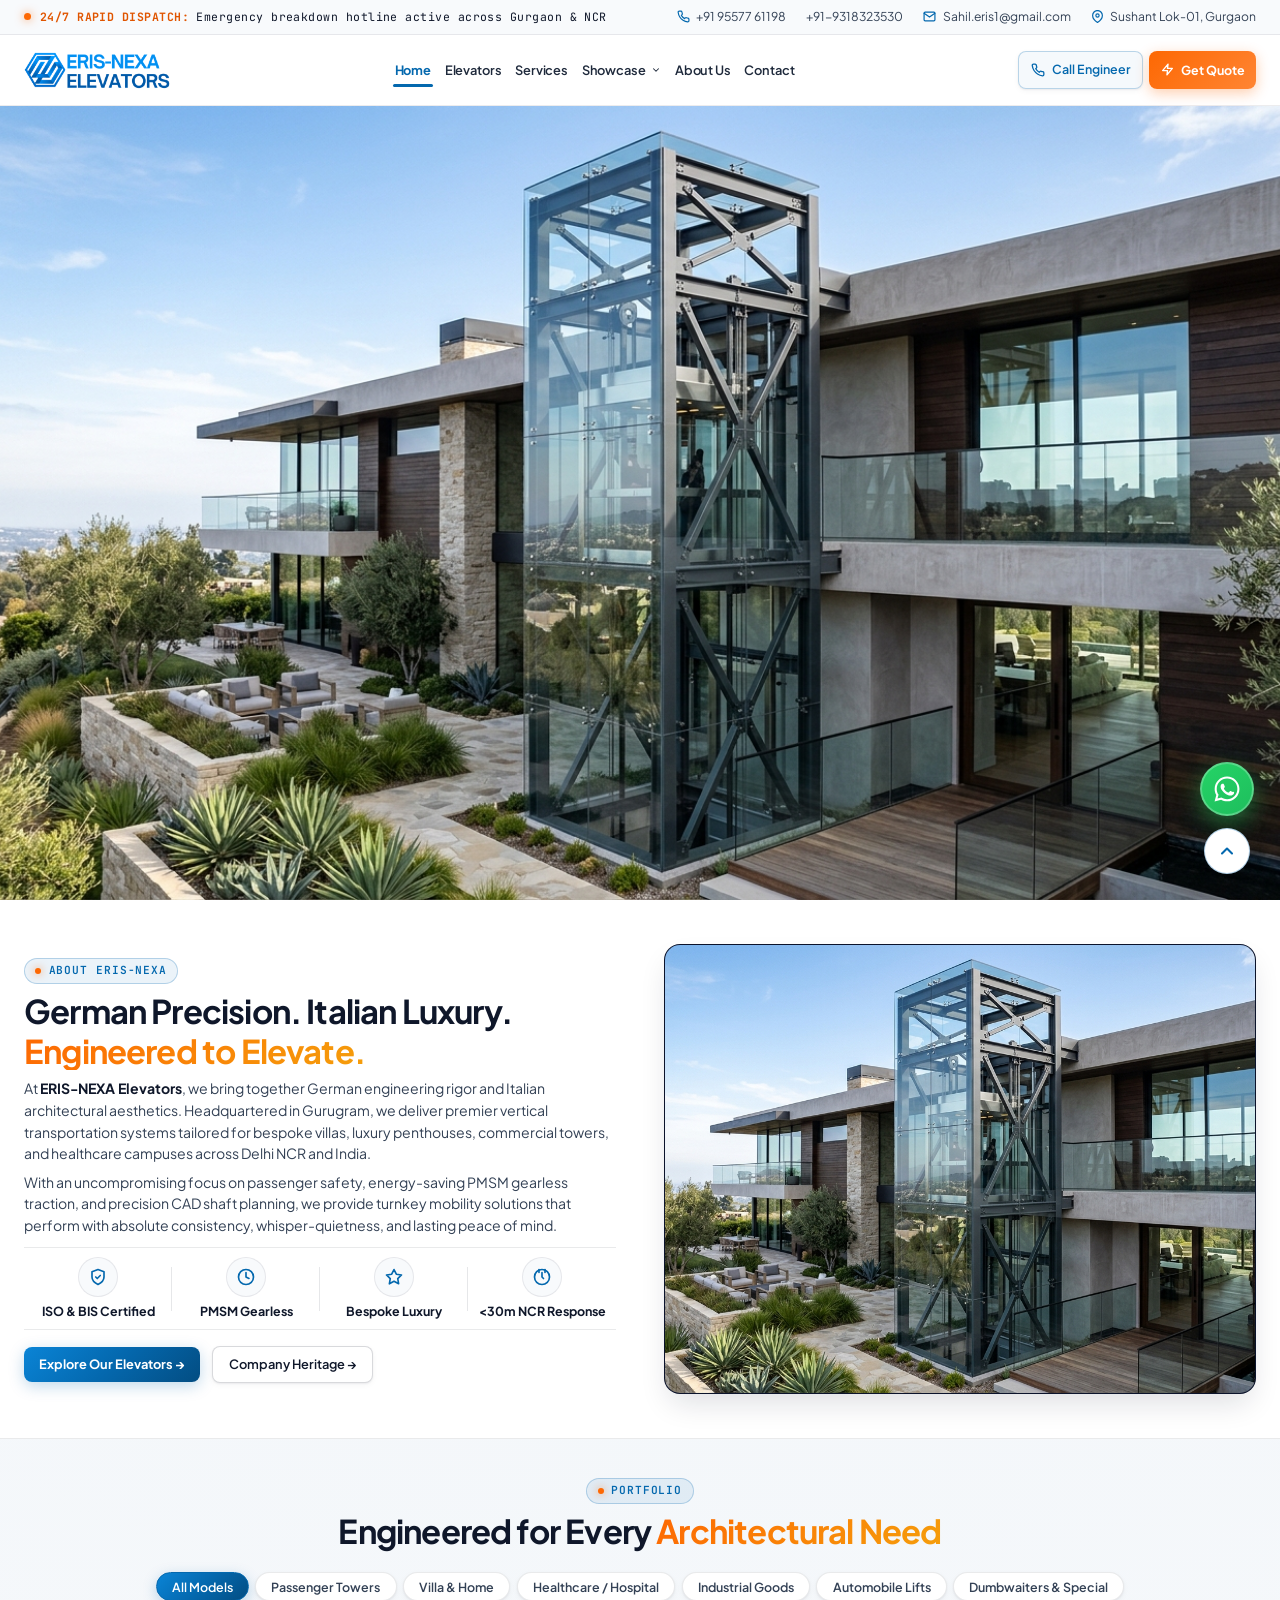
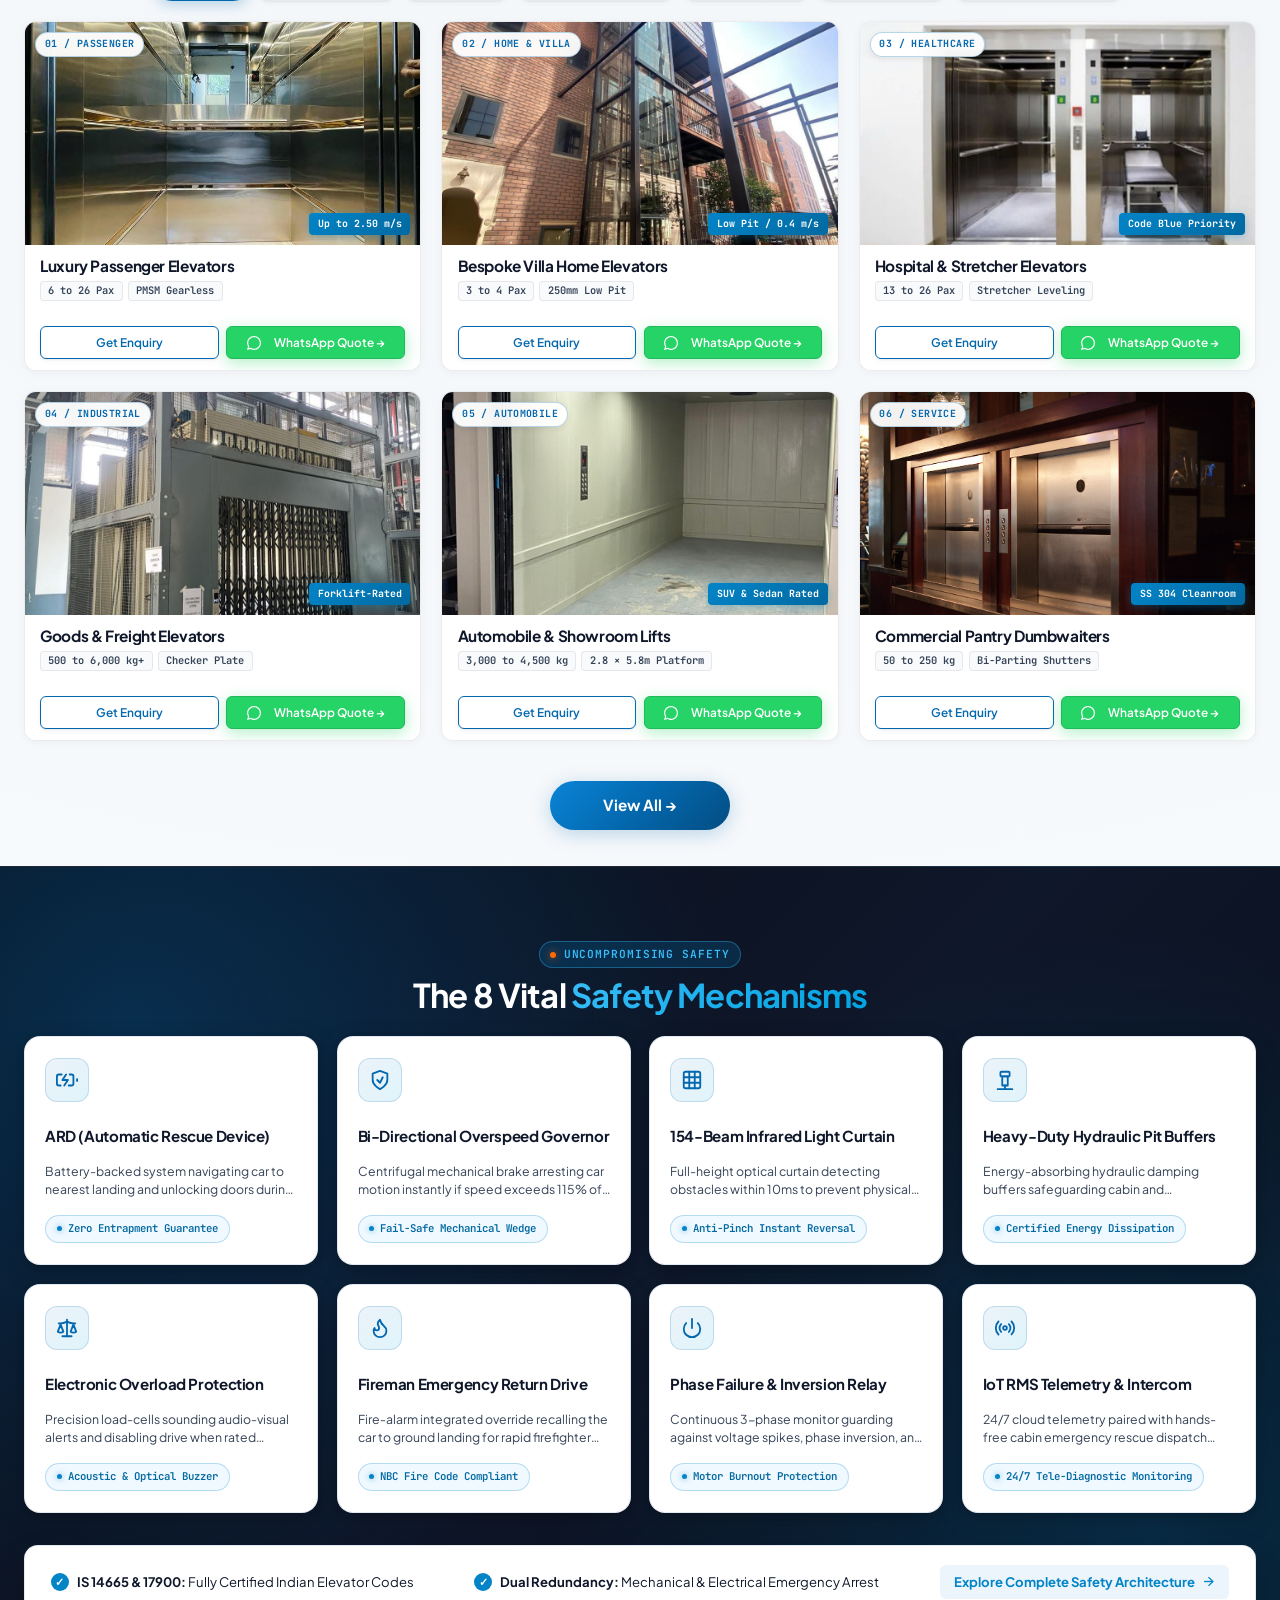
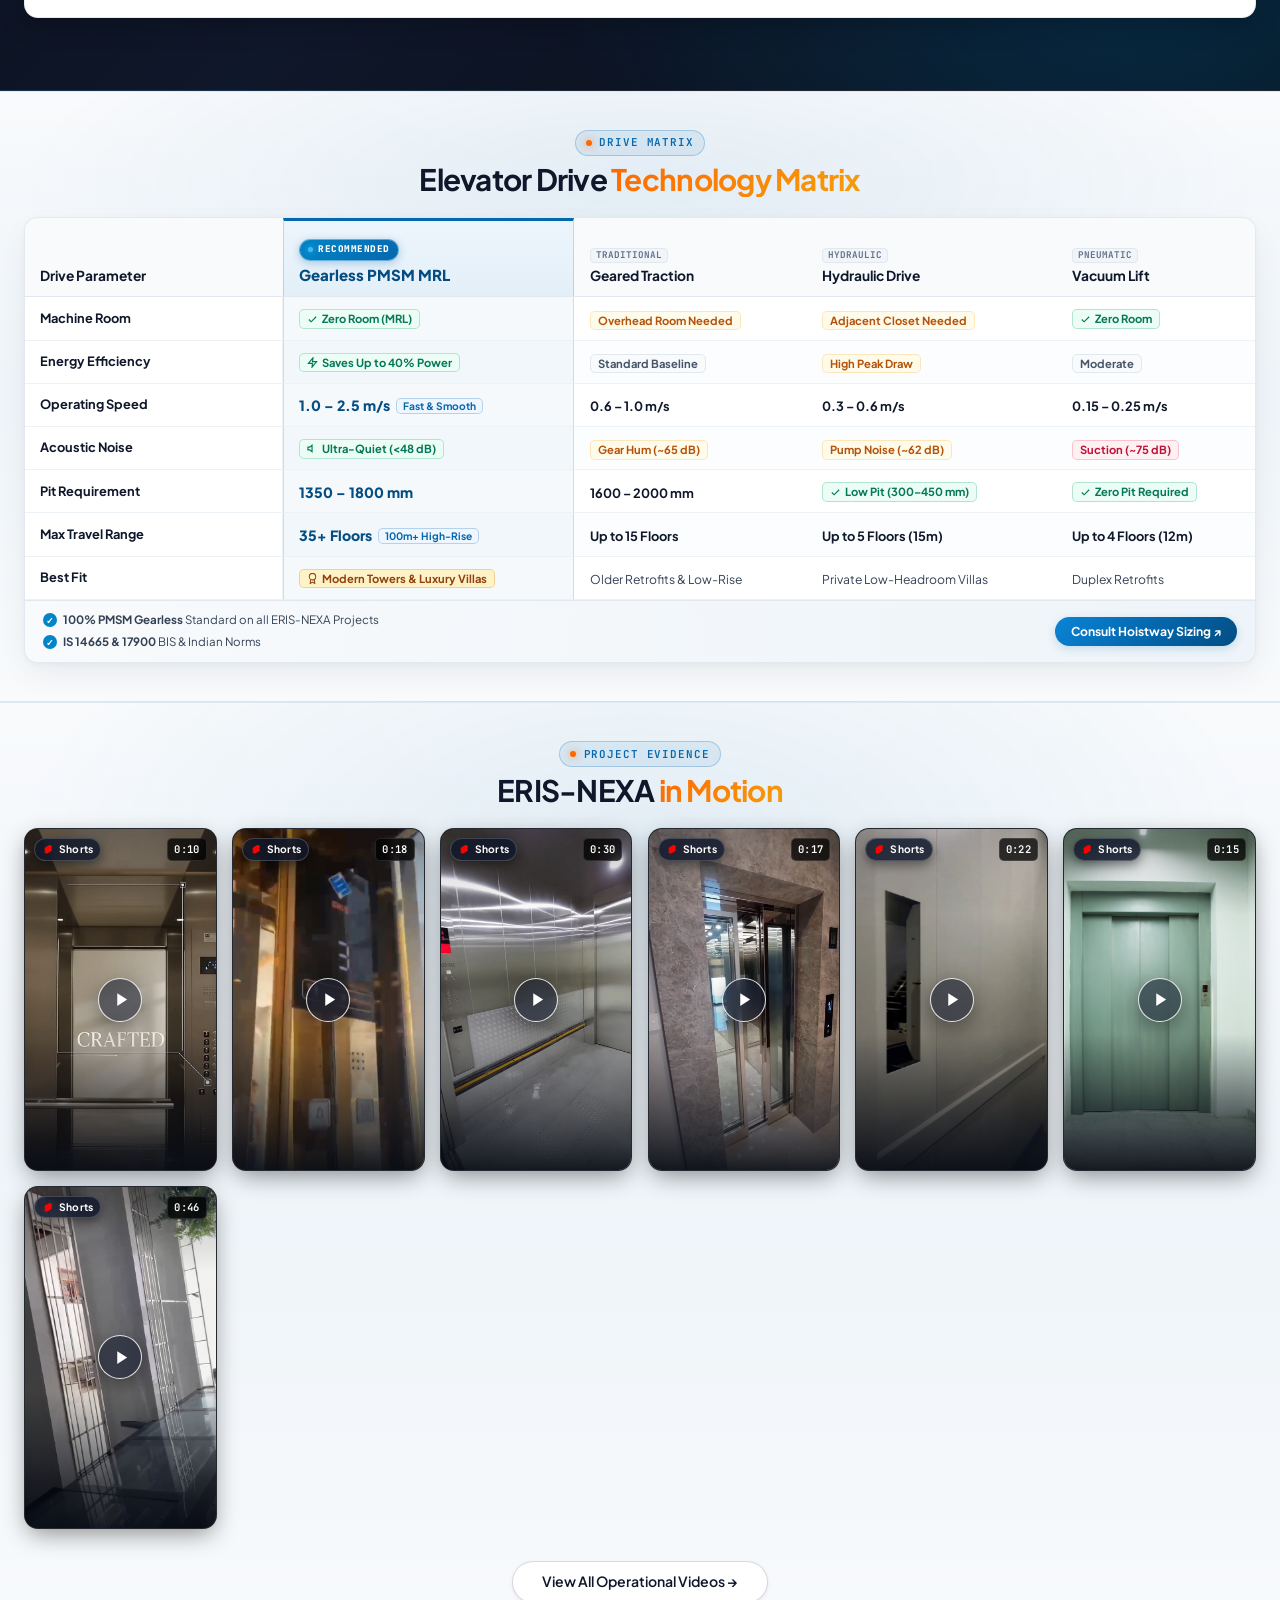
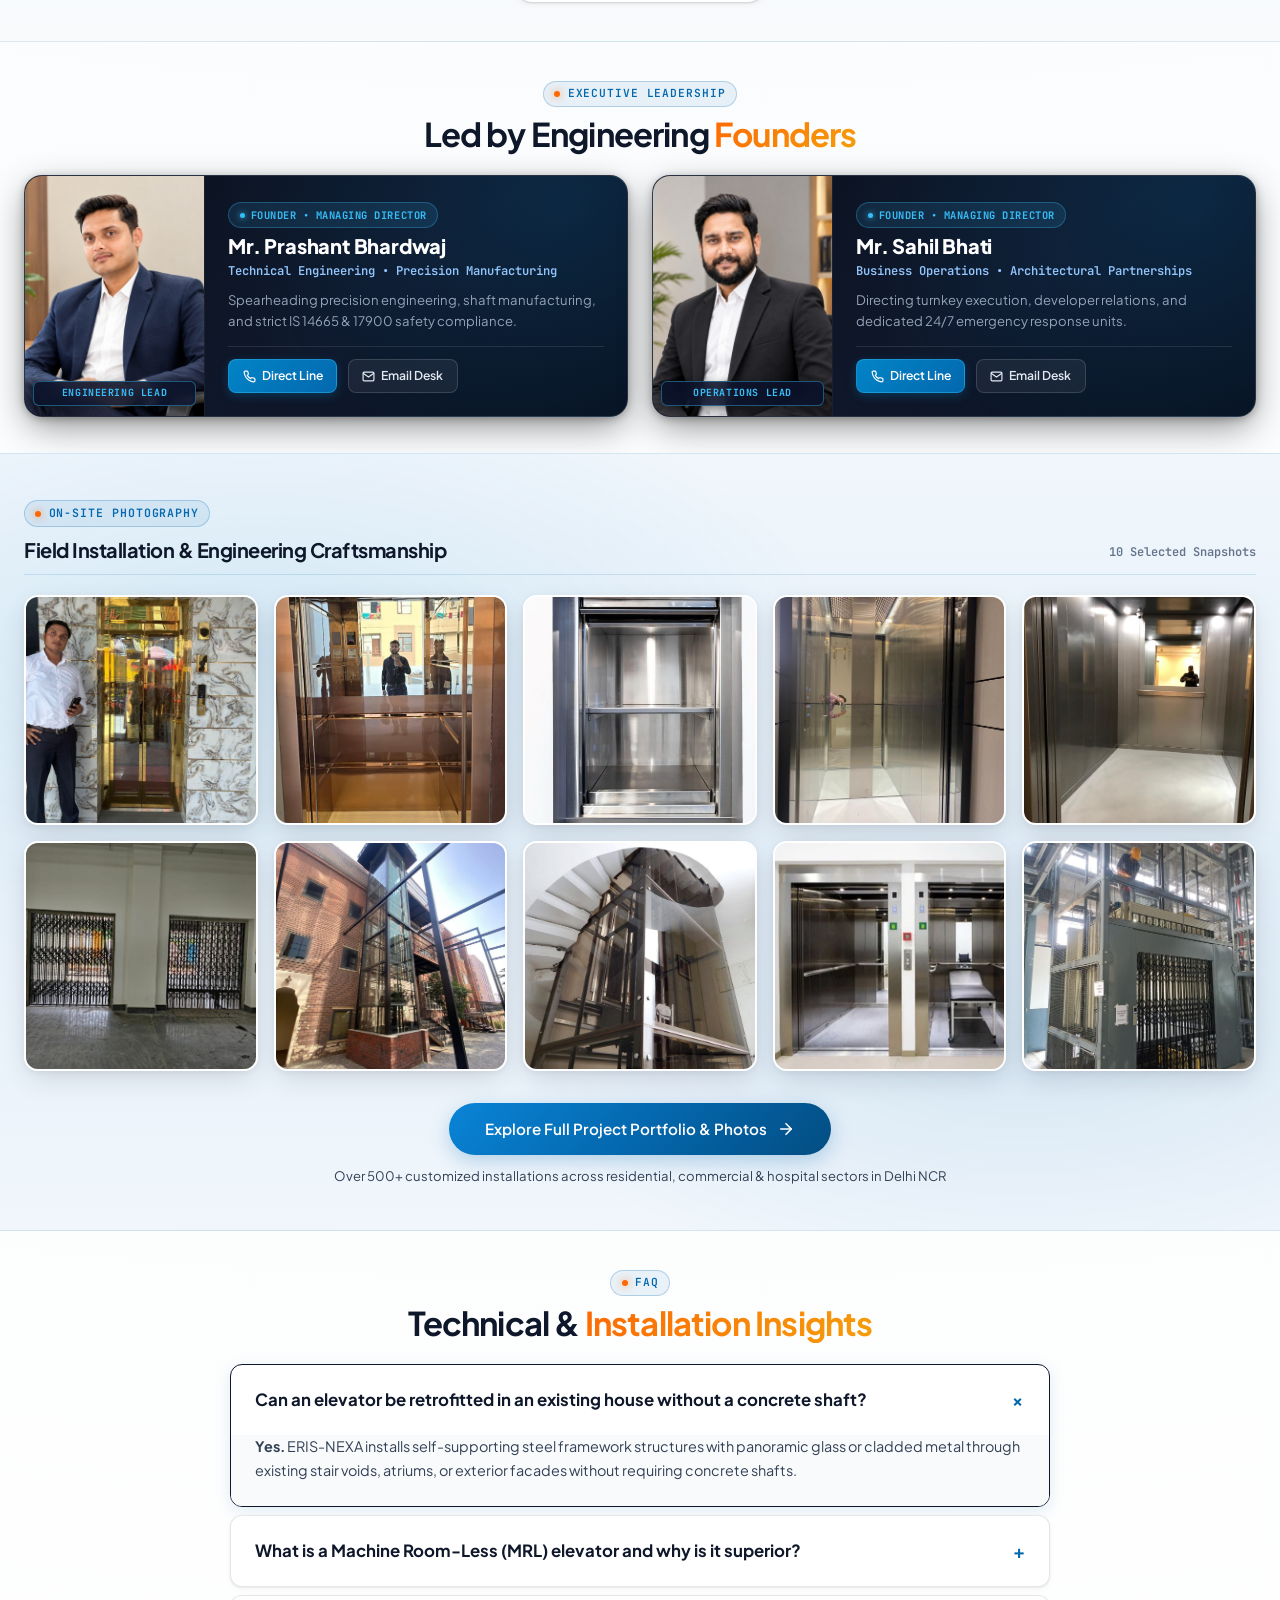
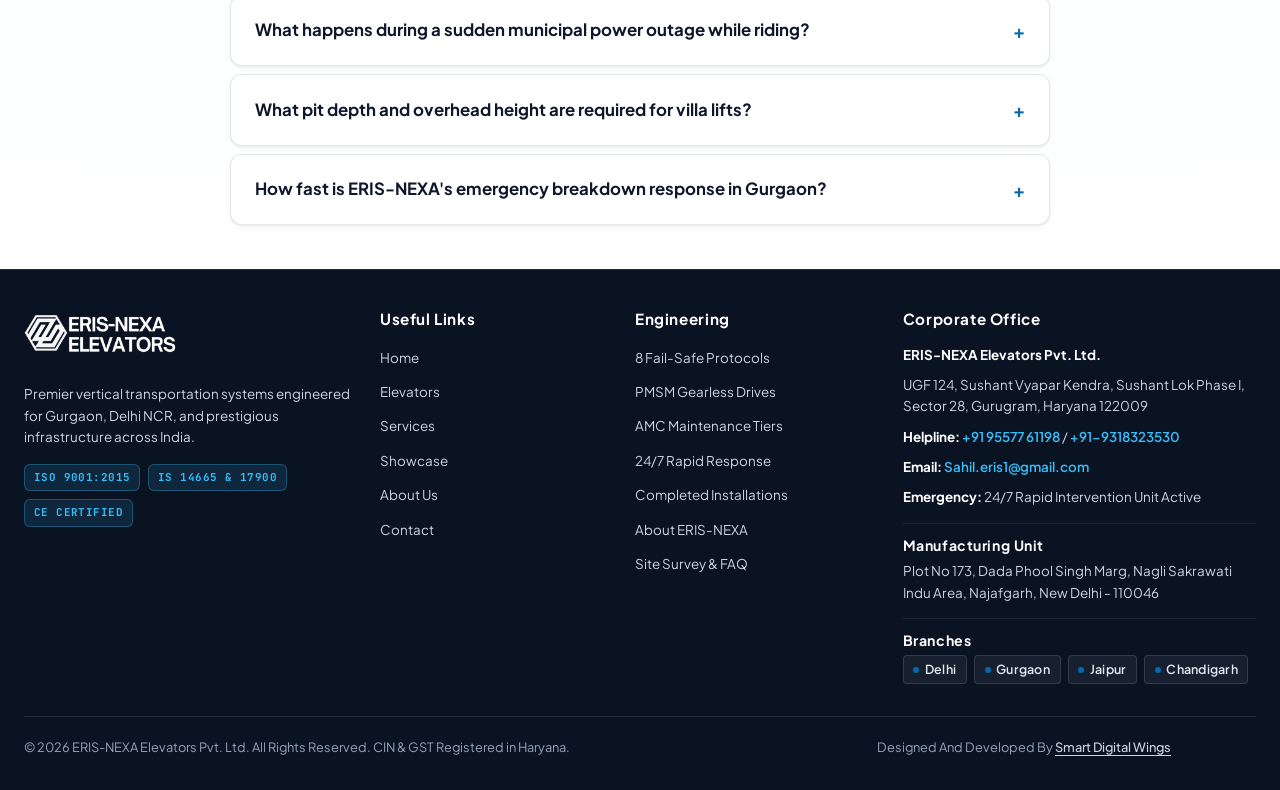
==== commit 8915c782: "Add new Freight & Goods and Home Elevator videos and photos to showcase, galleries, and product slid" ====
--- a/index.html
+++ b/index.html
@@ -29,7 +29,7 @@
   <meta http-equiv="Expires" content="0">
 
   <!-- Stylesheets -->
-  <link rel="stylesheet" href="css/style.css?v=2.2.4">
+  <link rel="stylesheet" href="css/style.css?v=2.2.7">
 
   <!-- JSON-LD Structured Data for Local Business & Engineering Firm -->
   <script type="application/ld+json">
@@ -1146,6 +1146,31 @@
             </div>
           </div>
 
+          <!-- Short 5B: Goods & Freight Dual Mast Vertical Rigging -->
+          <div class="video-showcase-card"
+            data-video-src="assets/lift/goods-elevators/videos/WhatsApp Video 2026-06-24 at 8.21.53 PM.mp4"
+            data-video-title="Goods &amp; Freight Elevator — Dual Mast Rigging &amp; Transport">
+            <div class="video-thumb-wrap">
+              <img src="assets/lift/goods-elevators/photos/Auto Doors.jpg"
+                alt="Heavy Industrial Goods Lift Dual Mast Travel" loading="lazy">
+              <div class="shorts-badge">
+                <svg width="13" height="13" viewBox="0 0 24 24" fill="#FF0000">
+                  <path d="M17.77 10.32l-1.2-.5L18 9.06a3.74 3.74 0 00-3.5-5.36c-.76 0-1.48.24-2.08.68L6.4 8.04A3.75 3.75 0 005.12 13l1.2.5L5 14.24a3.74 3.74 0 003.5 5.36c.76 0 1.48-.24 2.08-.68l6.02-3.66a3.75 3.75 0 001.17-4.94z"/>
+                </svg>
+                <span>Shorts</span>
+              </div>
+              <span class="shorts-duration">0:15</span>
+              <div class="video-play-trigger">
+                <div class="play-btn-circle">
+                  <svg width="20" height="20" viewBox="0 0 24 24" fill="currentColor">
+                    <polygon points="6 3 20 12 6 21 6 3" />
+                  </svg>
+                </div>
+              </div>
+
+            </div>
+          </div>
+
           <!-- Short 6: Panoramic Glass Elevators (Outdoor Facade Lift) -->
           <div class="video-showcase-card"
             data-video-src="assets/lift/special-elevators/videos/showcase-6.mp4"
@@ -1826,7 +1851,7 @@
   </dialog>
 
   <!-- JavaScript -->
-  <script src="js/main.js?v=2.2.4"></script>
+  <script src="js/main.js?v=2.2.7"></script>
 </body>
 
 </html>
--- a/css/style.css
+++ b/css/style.css
@@ -7033,58 +7033,38 @@
 }
 
 /* ==========================================================================
-   CONTACT PAGE — REGIONAL BRANCH NETWORK SECTION
+   CONTACT PAGE — COMPACT REGIONAL BRANCHES STRIP
    ========================================================================== */
-.contact-branches-section {
-  margin-top: 1.5rem;
-  background: #FFFFFF;
-  border: 1px solid var(--border-subtle);
-  border-radius: 14px;
-  padding: 1.35rem 1.5rem;
-  box-shadow: var(--shadow-sm);
-}
-
-.contact-branches-header {
-  display: flex;
-  align-items: center;
-  justify-content: space-between;
+.contact-branches-compact-strip {
+  margin-top: 1rem;
+  background: linear-gradient(145deg, #0B1220 0%, #0F172A 100%);
+  border: 1px solid rgba(255, 255, 255, 0.1);
+  border-radius: 12px;
+  padding: 0.6rem 1.15rem;
+  box-shadow: 0 4px 16px rgba(0, 0, 0, 0.25);
+}
+
+.branch-compact-inner {
+  display: flex;
+  align-items: center;
   flex-wrap: wrap;
-  gap: 0.75rem;
-  padding-bottom: 0.95rem;
-  border-bottom: 1px solid rgba(15, 23, 42, 0.08);
-  margin-bottom: 1.15rem;
-}
-
-.contact-branches-heading-group {
-  display: flex;
-  align-items: center;
-  gap: 0.75rem;
-  flex-wrap: wrap;
-}
-
-.contact-branch-badge-pulse {
+  gap: 0.65rem 0.9rem;
+}
+
+.branch-compact-lead {
   display: inline-flex;
   align-items: center;
-  gap: 6px;
-  background: rgba(16, 185, 129, 0.1);
-  border: 1px solid rgba(16, 185, 129, 0.25);
-  color: #059669;
-  font-size: 0.68rem;
-  font-weight: 700;
-  text-transform: uppercase;
-  letter-spacing: 0.05em;
-  padding: 0.25rem 0.65rem;
-  border-radius: 999px;
-}
-
-.contact-branch-badge-pulse::before {
-  content: '';
-  width: 6px;
-  height: 6px;
+  gap: 7px;
+}
+
+.branch-compact-dot {
+  width: 7px;
+  height: 7px;
   border-radius: 50%;
   background: #10B981;
   box-shadow: 0 0 0 2px rgba(16, 185, 129, 0.35);
   animation: branchPulse 2s infinite ease-in-out;
+  flex-shrink: 0;
 }
 
 @keyframes branchPulse {
@@ -7096,145 +7076,68 @@
   }
 }
 
-.contact-branches-title {
-  font-size: 1.08rem;
-  font-weight: 800;
-  color: var(--text-dark);
-  margin: 0;
-  font-family: var(--font-heading);
-}
-
-.contact-branches-sub {
-  font-size: 0.78rem;
-  color: var(--text-muted);
-  margin: 0;
-}
-
-.contact-branches-grid {
-  display: grid;
-  grid-template-columns: repeat(4, 1fr);
-  gap: 1rem;
-}
-
-.contact-branch-card {
-  background: #F8FAFC;
-  border: 1px solid rgba(15, 23, 42, 0.07);
-  border-radius: 10px;
-  padding: 0.95rem 1rem;
-  display: flex;
-  flex-direction: column;
-  justify-content: space-between;
-  transition: all 0.25s ease;
-}
-
-.contact-branch-card:hover {
-  background: #FFFFFF;
-  border-color: rgba(2, 132, 199, 0.35);
-  box-shadow: 0 6px 18px rgba(2, 132, 199, 0.09);
-  transform: translateY(-2px);
-}
-
-.contact-branch-card-top {
-  display: flex;
-  align-items: center;
-  justify-content: space-between;
-  gap: 0.5rem;
-  margin-bottom: 0.45rem;
-}
-
-.contact-branch-name {
-  font-size: 0.9rem;
+.branch-compact-title {
+  color: #94A3B8;
+  font-size: 0.76rem;
   font-weight: 700;
-  color: var(--text-dark);
-  margin: 0;
-  display: flex;
+  text-transform: uppercase;
+  letter-spacing: 0.05em;
+  font-family: var(--font-mono);
+  white-space: nowrap;
+}
+
+.branch-compact-tags {
+  display: inline-flex;
+  align-items: center;
+  flex-wrap: wrap;
+  gap: 0.45rem;
+}
+
+.branch-pill {
+  display: inline-flex;
   align-items: center;
   gap: 5px;
-  font-family: var(--font-heading);
-}
-
-.contact-branch-region-tag {
-  font-size: 0.64rem;
+  background: rgba(255, 255, 255, 0.06);
+  border: 1px solid rgba(255, 255, 255, 0.12);
+  color: #E2E8F0;
+  font-size: 0.76rem;
   font-weight: 600;
-  text-transform: uppercase;
-  letter-spacing: 0.03em;
-  background: rgba(2, 132, 199, 0.08);
-  color: var(--blue-primary);
-  padding: 2px 7px;
-  border-radius: 4px;
+  padding: 0.25rem 0.65rem;
+  border-radius: 6px;
   white-space: nowrap;
-}
-
-.contact-branch-card.is-hq .contact-branch-region-tag {
+  cursor: default;
+  user-select: none;
+}
+
+.branch-pill svg {
+  color: #38BDF8;
+}
+
+.branch-pill.branch-pill-hq {
+  border-color: rgba(253, 104, 3, 0.35);
   background: rgba(253, 104, 3, 0.1);
-  color: #D95300;
-}
-
-.contact-branch-coverage {
-  font-size: 0.75rem;
-  color: var(--text-muted);
-  line-height: 1.45;
-  margin-bottom: 0.8rem;
-  flex-grow: 1;
-}
-
-.contact-branch-btns {
-  display: grid;
-  grid-template-columns: 1fr 1fr;
-  gap: 0.4rem;
-  margin-top: auto;
-}
-
-.contact-branch-btn {
-  display: inline-flex;
-  align-items: center;
-  justify-content: center;
-  gap: 4px;
-  font-size: 0.72rem;
-  font-weight: 700;
-  padding: 0.38rem 0.4rem;
-  border-radius: 6px;
-  text-decoration: none;
-  transition: all 0.2s ease;
-}
-
-.contact-branch-btn-call {
-  background: #FFFFFF;
-  color: var(--text-dark);
-  border: 1px solid var(--border-subtle);
-}
-
-.contact-branch-btn-call:hover {
-  background: var(--blue-primary);
-  color: #FFFFFF;
-  border-color: var(--blue-primary);
-}
-
-.contact-branch-btn-wa {
-  background: #25D366;
-  color: #FFFFFF;
-  border: 1px solid #25D366;
-}
-
-.contact-branch-btn-wa:hover {
-  background: #1EBE5D;
-  border-color: #1EBE5D;
-  color: #FFFFFF;
-}
-
-@media (max-width: 1080px) {
-  .contact-branches-grid {
-    grid-template-columns: repeat(2, 1fr);
-  }
-}
-
-@media (max-width: 640px) {
-  .contact-branches-grid {
-    grid-template-columns: 1fr;
-  }
-  .contact-branches-header {
-    flex-direction: column;
-    align-items: flex-start;
+}
+
+.branch-pill.branch-pill-hq svg {
+  color: #FD6803;
+}
+
+.branch-compact-sub {
+  color: #64748B;
+  font-size: 0.74rem;
+  font-weight: 500;
+  white-space: nowrap;
+  margin-left: auto;
+}
+
+@media (max-width: 900px) {
+  .contact-branches-compact-strip {
+    padding: 0.75rem 1rem;
+  }
+  .branch-compact-sub {
+    margin-left: 0;
+    width: 100%;
+    margin-top: 2px;
   }
 }
 
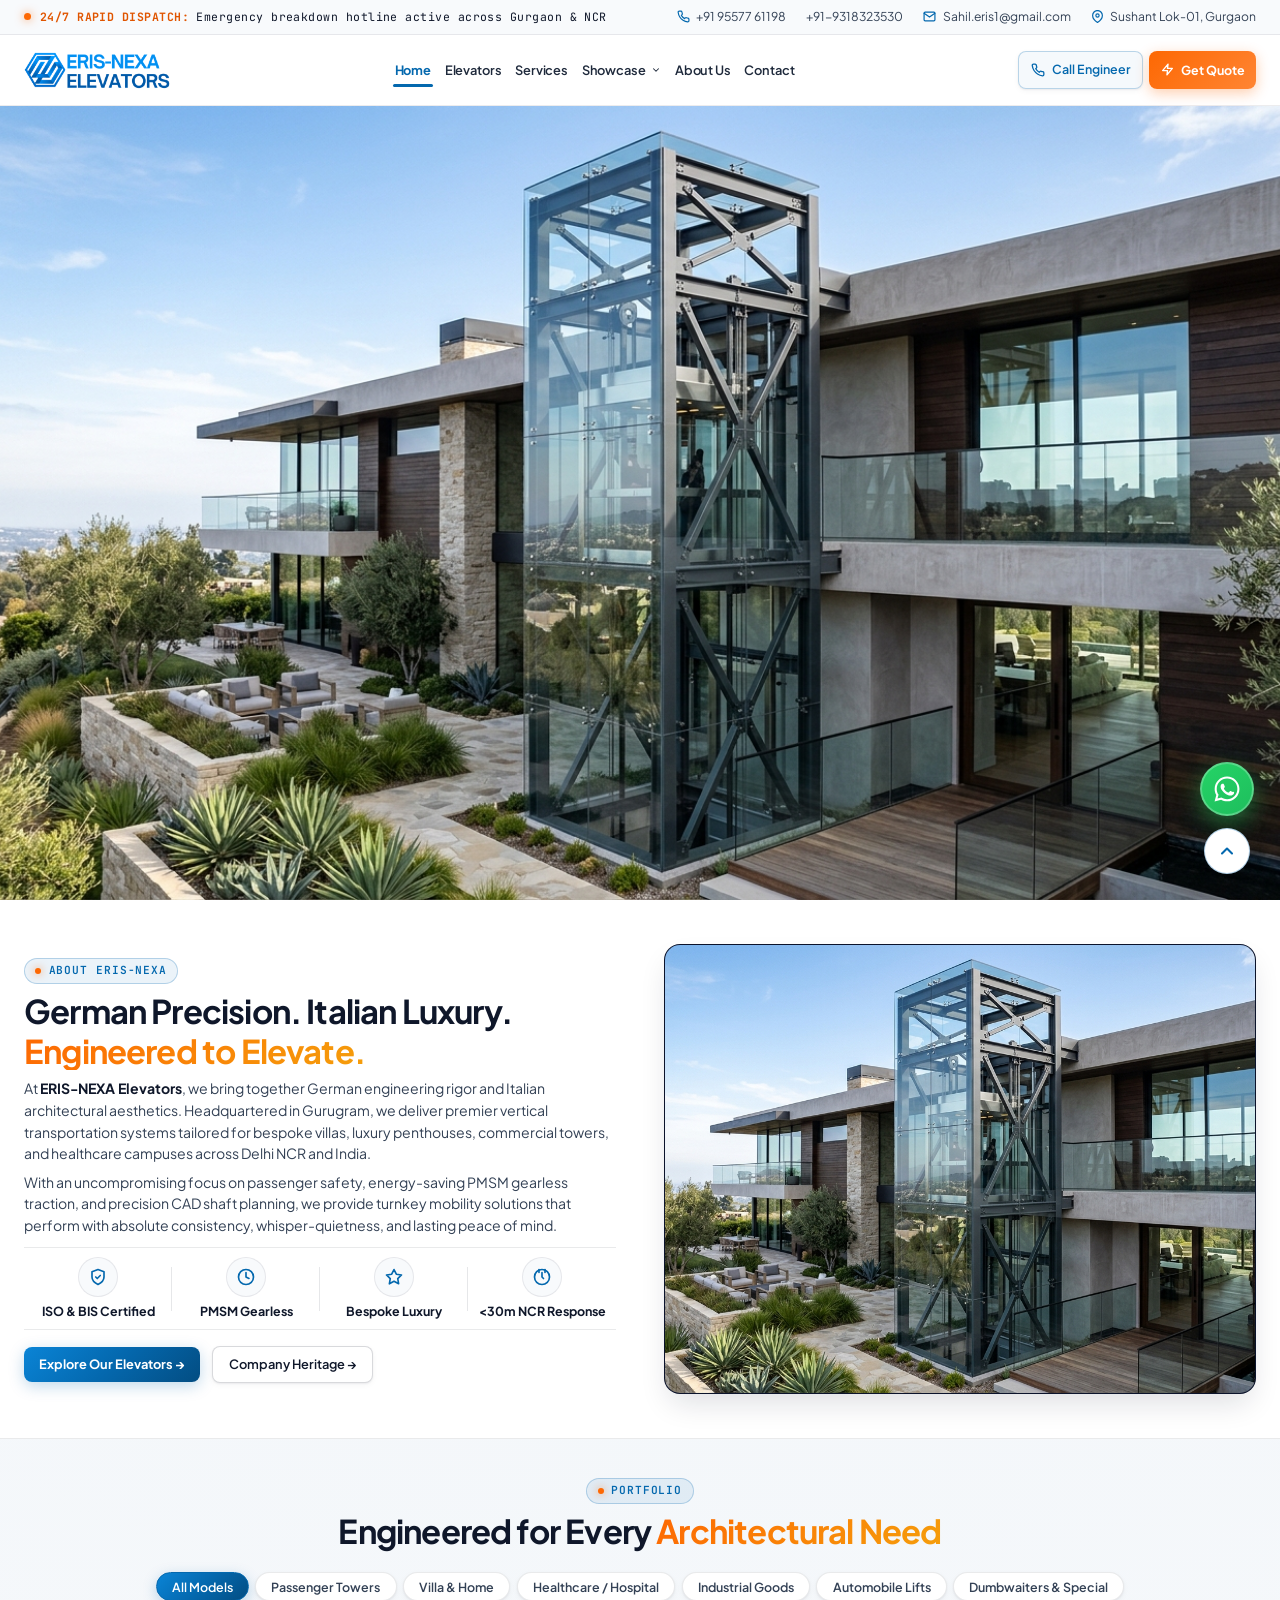
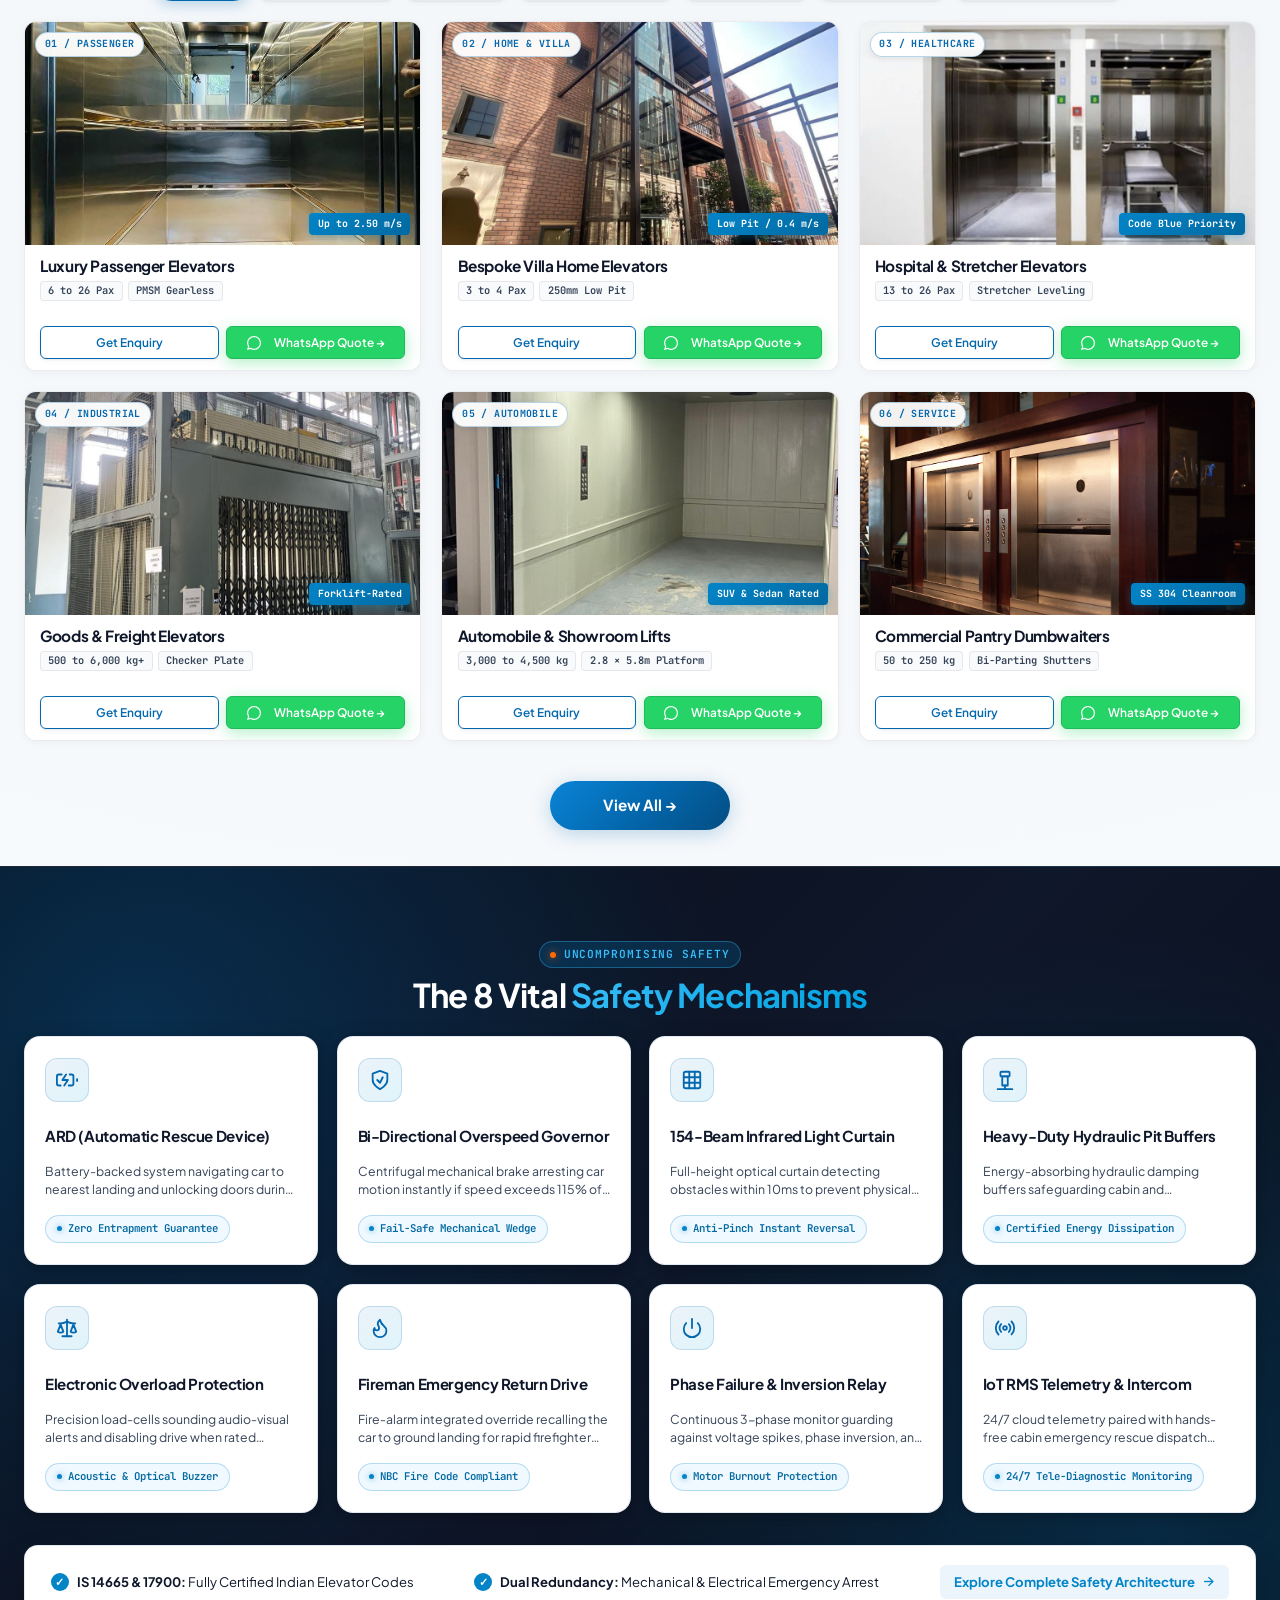
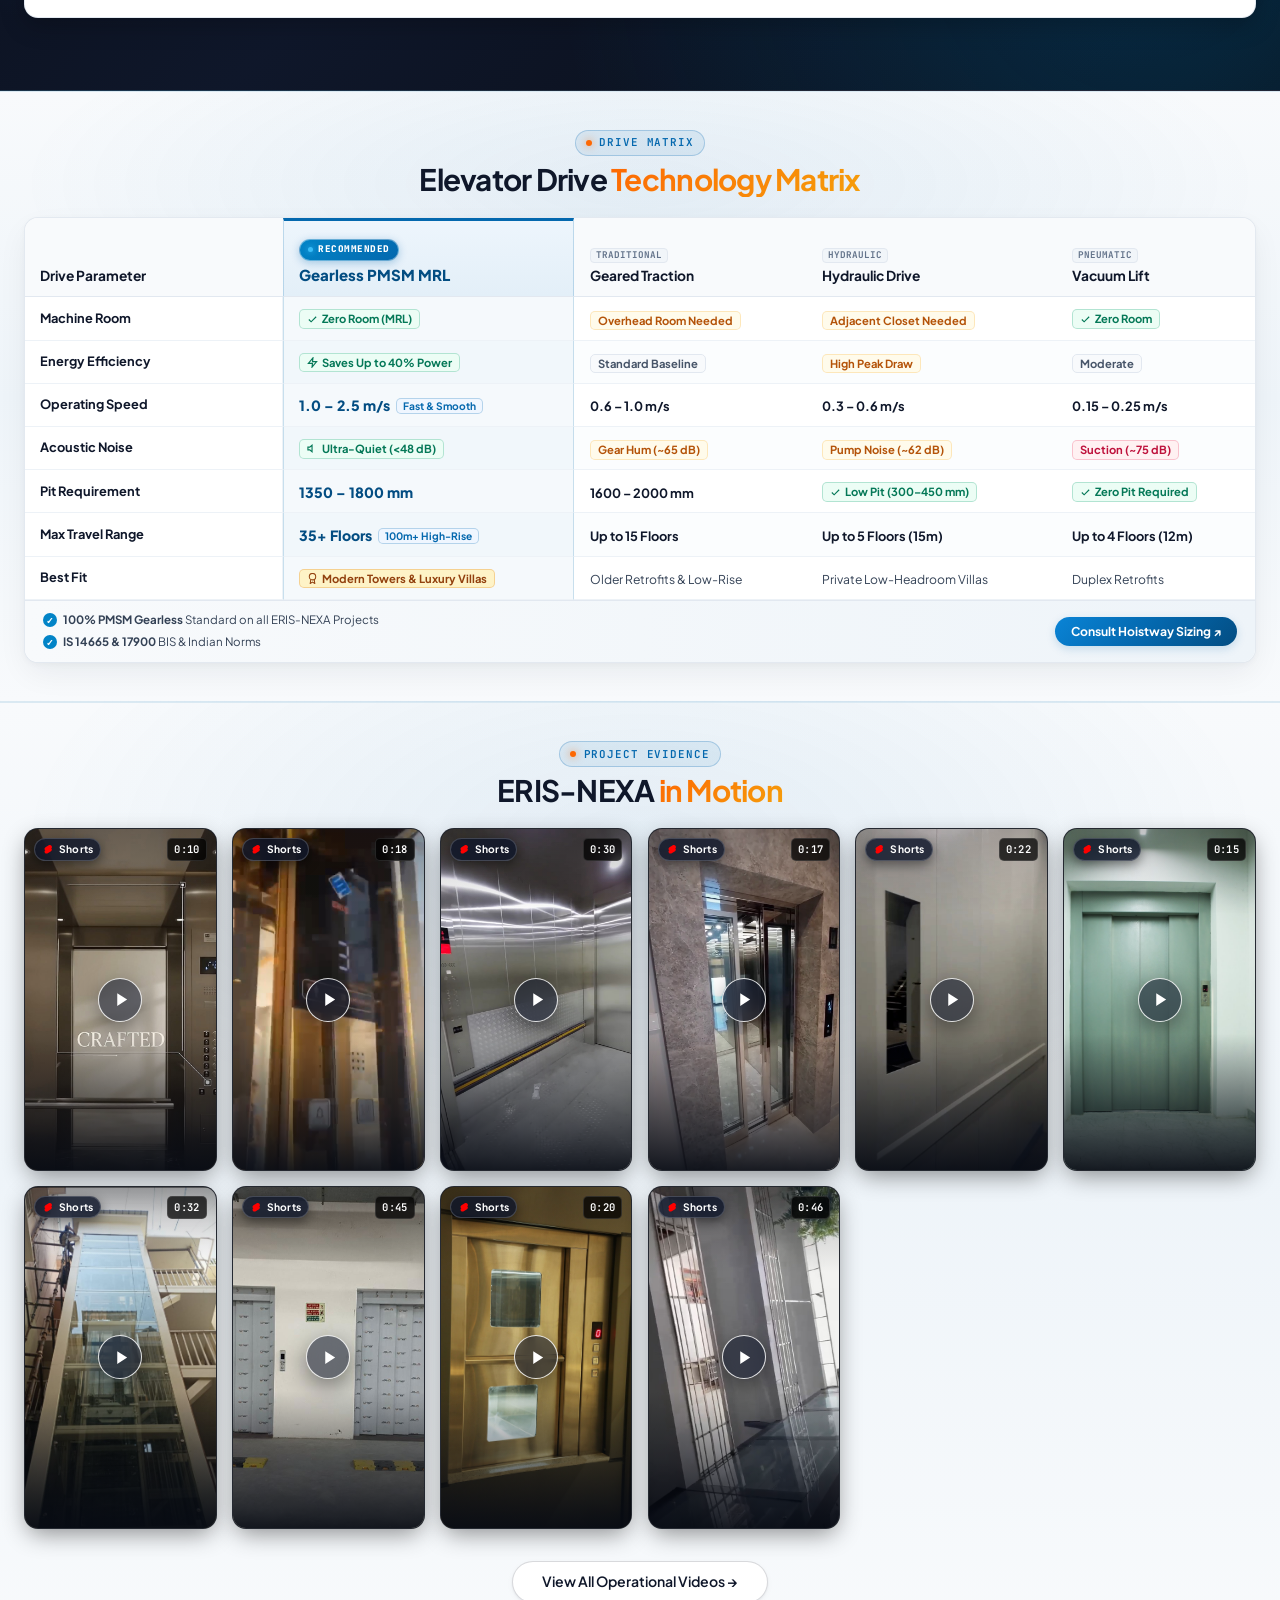
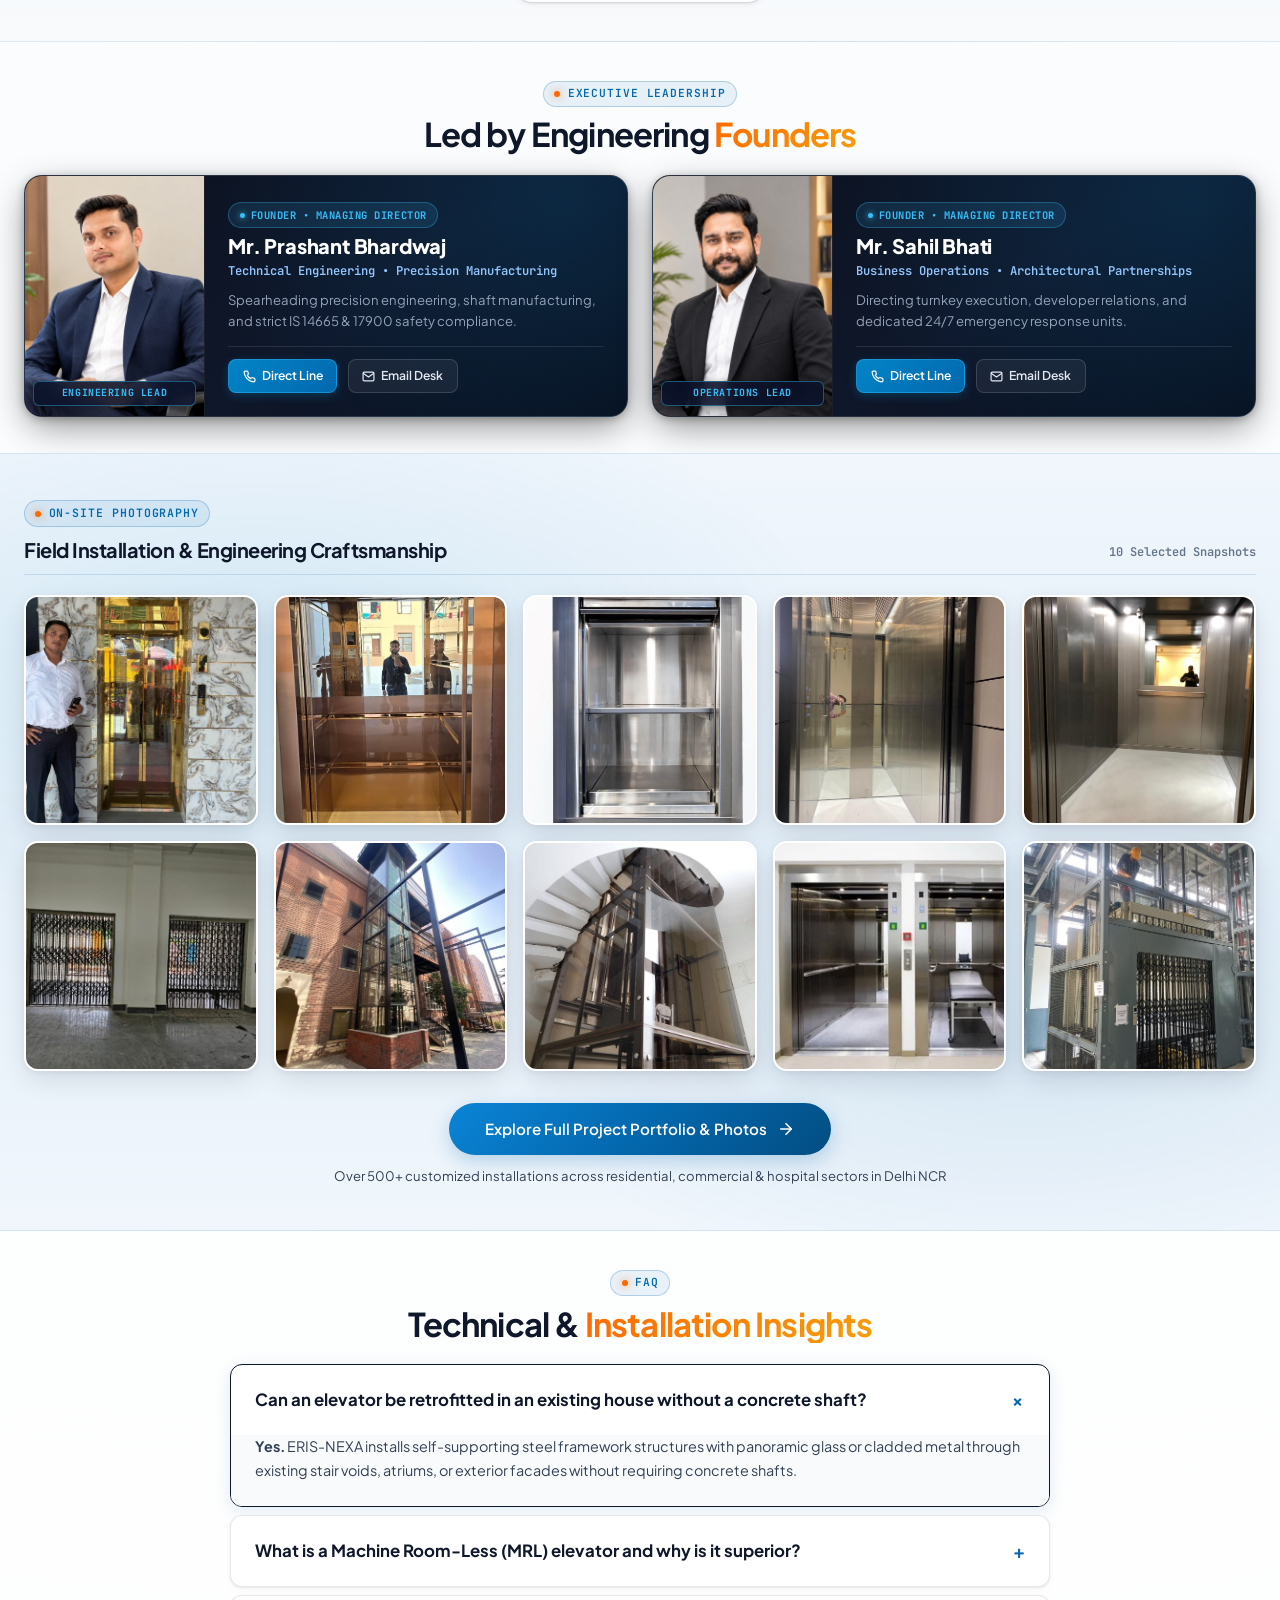
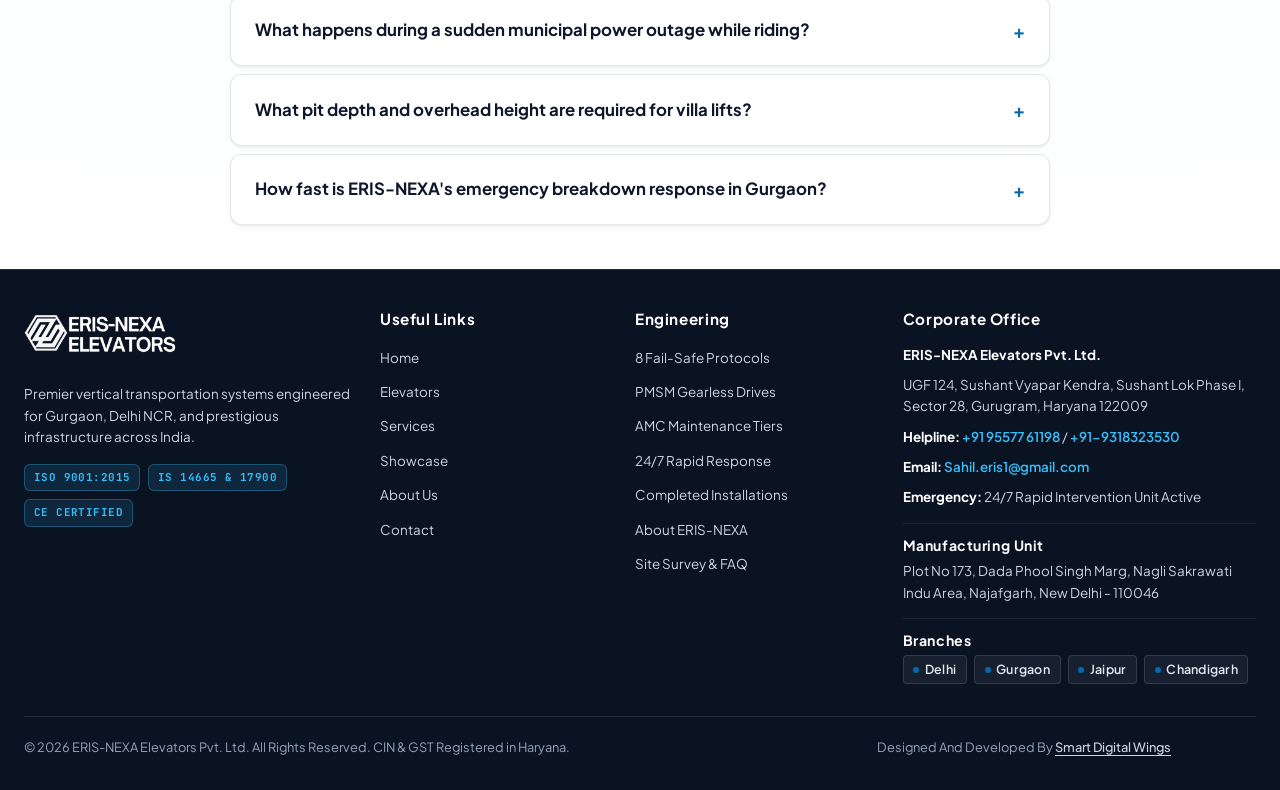
==== commit d4ba514f: "Add new Passenger, Hospital, Automobile, and Dumbwaiter videos and photos across galleries, reels, a" ====
--- a/index.html
+++ b/index.html
@@ -29,7 +29,7 @@
   <meta http-equiv="Expires" content="0">
 
   <!-- Stylesheets -->
-  <link rel="stylesheet" href="css/style.css?v=2.2.7">
+  <link rel="stylesheet" href="css/style.css?v=2.2.8">
 
   <!-- JSON-LD Structured Data for Local Business & Engineering Firm -->
   <script type="application/ld+json">
@@ -1171,6 +1171,78 @@
             </div>
           </div>
 
+          <!-- Passenger Elevator: Rose Gold Luxury Cabin -->
+          <div class="video-showcase-card"
+            data-video-src="assets/lift/passenger-elevators/videos/Rose Gold.mp4"
+            data-video-title="Passenger Elevator — Rose Gold Designer Luxury Cabin">
+            <div class="video-thumb-wrap">
+              <img src="assets/lift/passenger-elevators/photos/WhatsApp Image 2026-09-10 at 4.50.30 PM.jpeg"
+                alt="Rose Gold Designer Luxury Cabin" loading="lazy">
+              <div class="shorts-badge">
+                <svg width="13" height="13" viewBox="0 0 24 24" fill="#FF0000">
+                  <path d="M17.77 10.32l-1.2-.5L18 9.06a3.74 3.74 0 00-3.5-5.36c-.76 0-1.48.24-2.08.68L6.4 8.04A3.75 3.75 0 005.12 13l1.2.5L5 14.24a3.74 3.74 0 003.5 5.36c.76 0 1.48-.24 2.08-.68l6.02-3.66a3.75 3.75 0 001.17-4.94z"/>
+                </svg>
+                <span>Shorts</span>
+              </div>
+              <span class="shorts-duration">0:32</span>
+              <div class="video-play-trigger">
+                <div class="play-btn-circle">
+                  <svg width="20" height="20" viewBox="0 0 24 24" fill="currentColor">
+                    <polygon points="6 3 20 12 6 21 6 3" />
+                  </svg>
+                </div>
+              </div>
+            </div>
+          </div>
+
+          <!-- Automobile Elevator: Multi-Level Showroom Hoist -->
+          <div class="video-showcase-card"
+            data-video-src="assets/lift/automobile-elevators/videos/VIDEO.mp4"
+            data-video-title="Automobile Elevator — Multi-Level Showroom Parking Hoist">
+            <div class="video-thumb-wrap">
+              <img src="assets/lift/automobile-elevators/photos/8 Panels Auto Doors.jpg"
+                alt="Automobile Multi-Level Showroom Hoist" loading="lazy">
+              <div class="shorts-badge">
+                <svg width="13" height="13" viewBox="0 0 24 24" fill="#FF0000">
+                  <path d="M17.77 10.32l-1.2-.5L18 9.06a3.74 3.74 0 00-3.5-5.36c-.76 0-1.48.24-2.08.68L6.4 8.04A3.75 3.75 0 005.12 13l1.2.5L5 14.24a3.74 3.74 0 003.5 5.36c.76 0 1.48-.24 2.08-.68l6.02-3.66a3.75 3.75 0 001.17-4.94z"/>
+                </svg>
+                <span>Shorts</span>
+              </div>
+              <span class="shorts-duration">0:45</span>
+              <div class="video-play-trigger">
+                <div class="play-btn-circle">
+                  <svg width="20" height="20" viewBox="0 0 24 24" fill="currentColor">
+                    <polygon points="6 3 20 12 6 21 6 3" />
+                  </svg>
+                </div>
+              </div>
+            </div>
+          </div>
+
+          <!-- Service Dumbwaiters: Commercial Food & Pantry Transit -->
+          <div class="video-showcase-card"
+            data-video-src="assets/lift/dumbwaiters/videos/WhatsApp Video 2026-06-09 at 6.02.04 PM.mp4"
+            data-video-title="Service Dumbwaiter — Commercial Food &amp; Pantry Transit">
+            <div class="video-thumb-wrap">
+              <img src="assets/lift/dumbwaiters/photos/2L7A2474.jpg"
+                alt="Commercial Food & Pantry Transit" loading="lazy">
+              <div class="shorts-badge">
+                <svg width="13" height="13" viewBox="0 0 24 24" fill="#FF0000">
+                  <path d="M17.77 10.32l-1.2-.5L18 9.06a3.74 3.74 0 00-3.5-5.36c-.76 0-1.48.24-2.08.68L6.4 8.04A3.75 3.75 0 005.12 13l1.2.5L5 14.24a3.74 3.74 0 003.5 5.36c.76 0 1.48-.24 2.08-.68l6.02-3.66a3.75 3.75 0 001.17-4.94z"/>
+                </svg>
+                <span>Shorts</span>
+              </div>
+              <span class="shorts-duration">0:20</span>
+              <div class="video-play-trigger">
+                <div class="play-btn-circle">
+                  <svg width="20" height="20" viewBox="0 0 24 24" fill="currentColor">
+                    <polygon points="6 3 20 12 6 21 6 3" />
+                  </svg>
+                </div>
+              </div>
+            </div>
+          </div>
+
           <!-- Short 6: Panoramic Glass Elevators (Outdoor Facade Lift) -->
           <div class="video-showcase-card"
             data-video-src="assets/lift/special-elevators/videos/showcase-6.mp4"
@@ -1851,7 +1923,7 @@
   </dialog>
 
   <!-- JavaScript -->
-  <script src="js/main.js?v=2.2.7"></script>
+  <script src="js/main.js?v=2.2.8"></script>
 </body>
 
 </html>
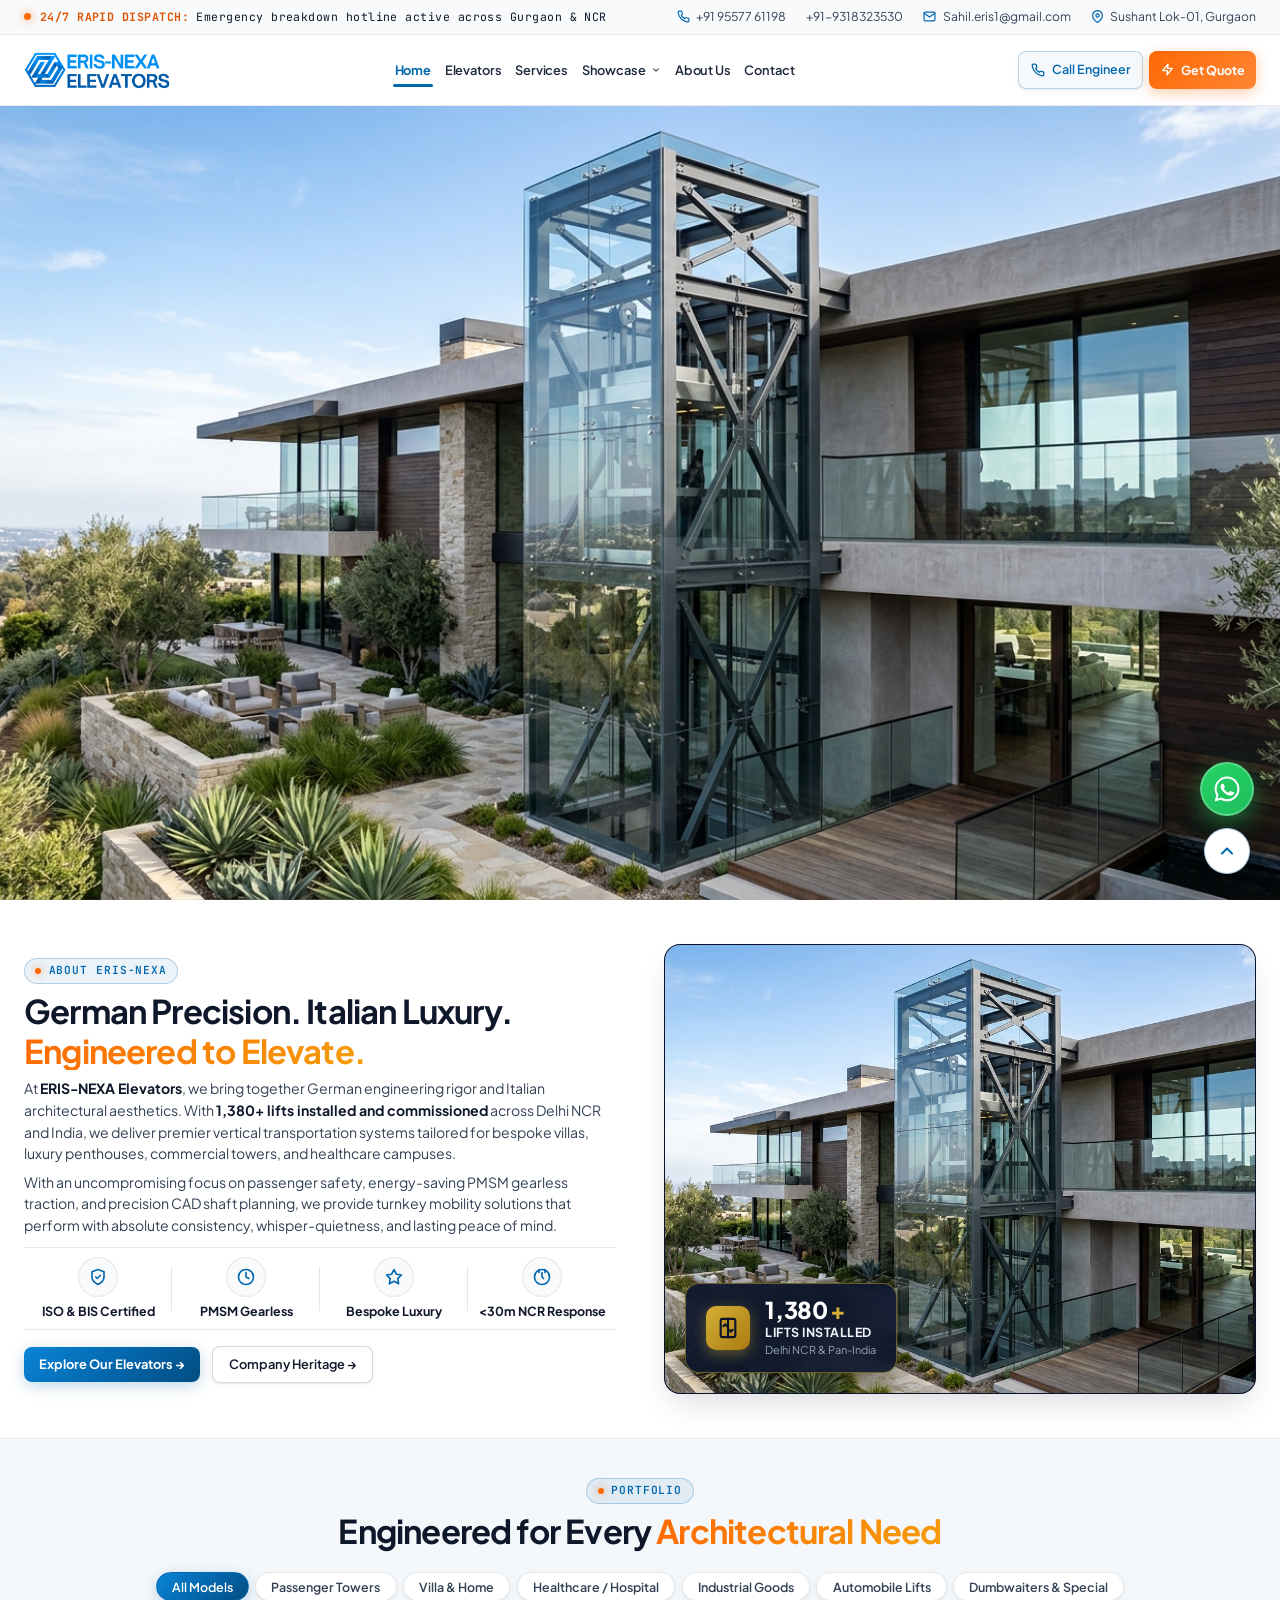
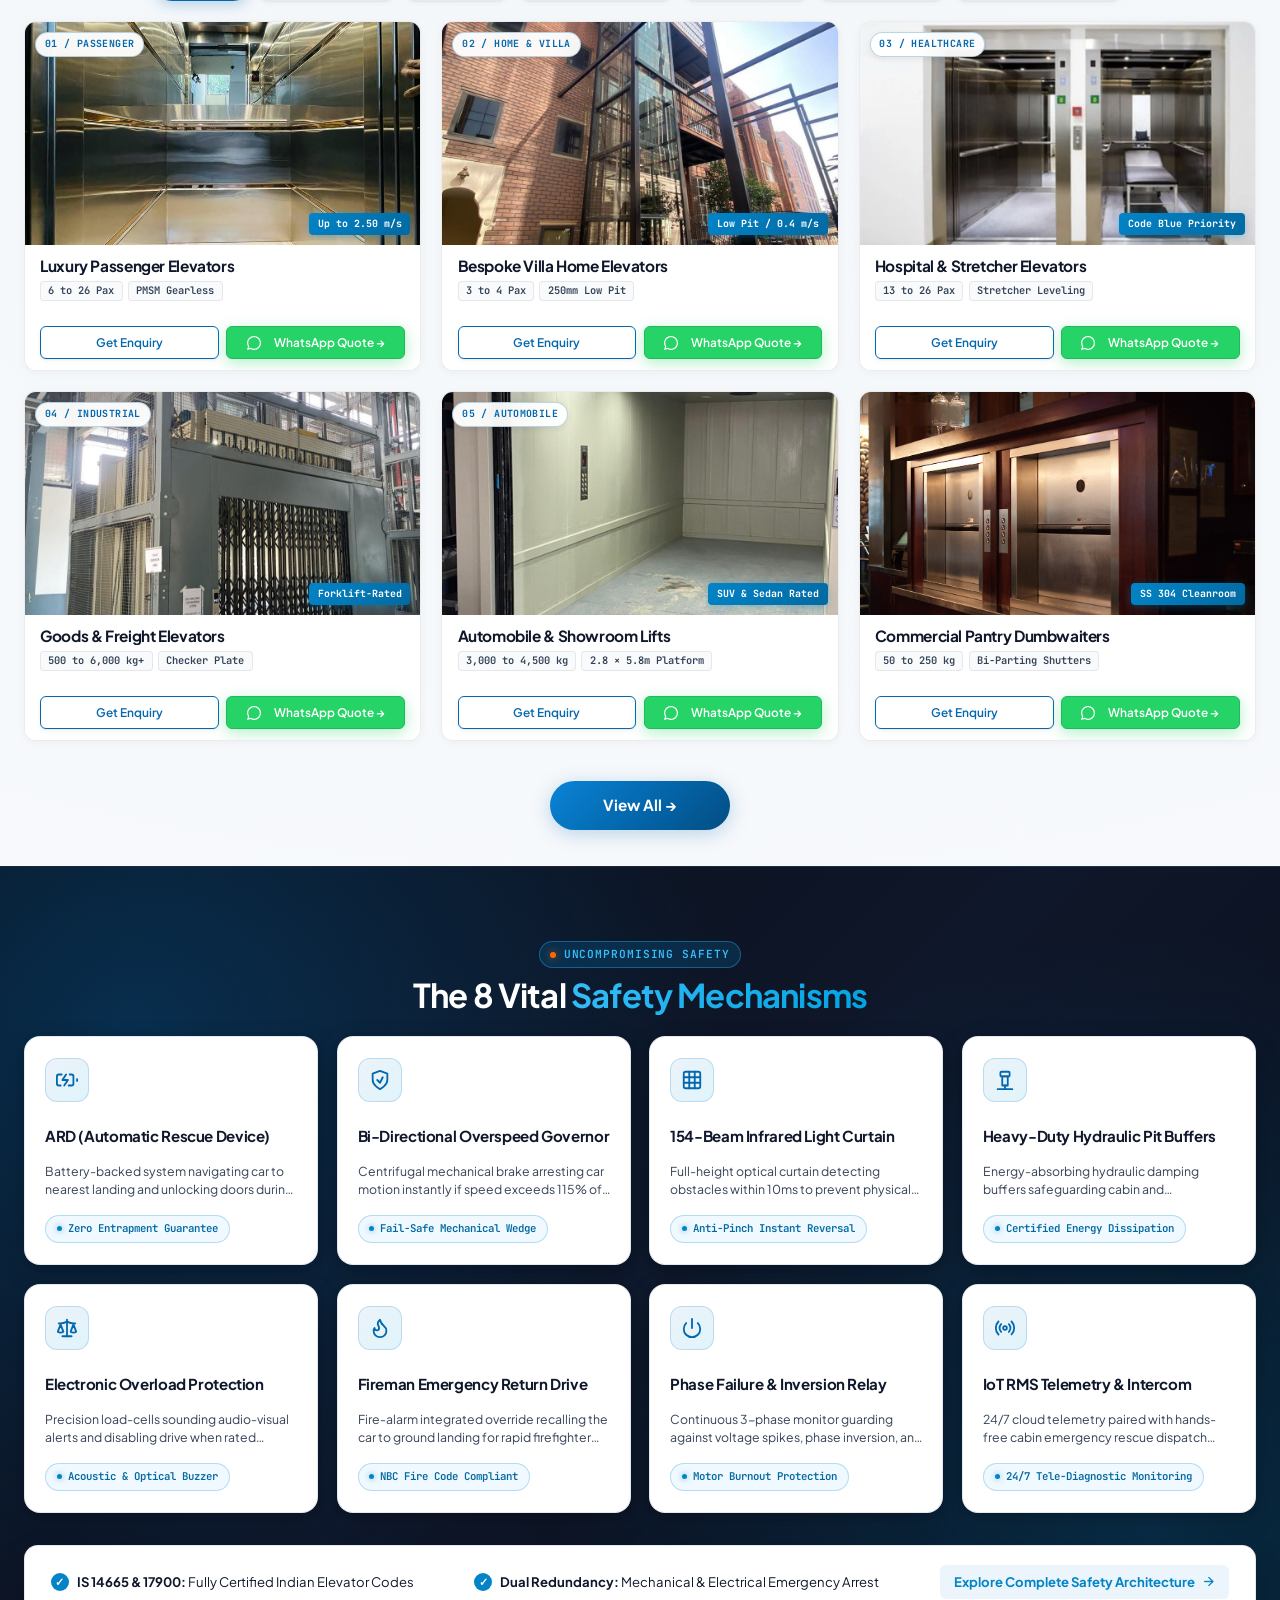
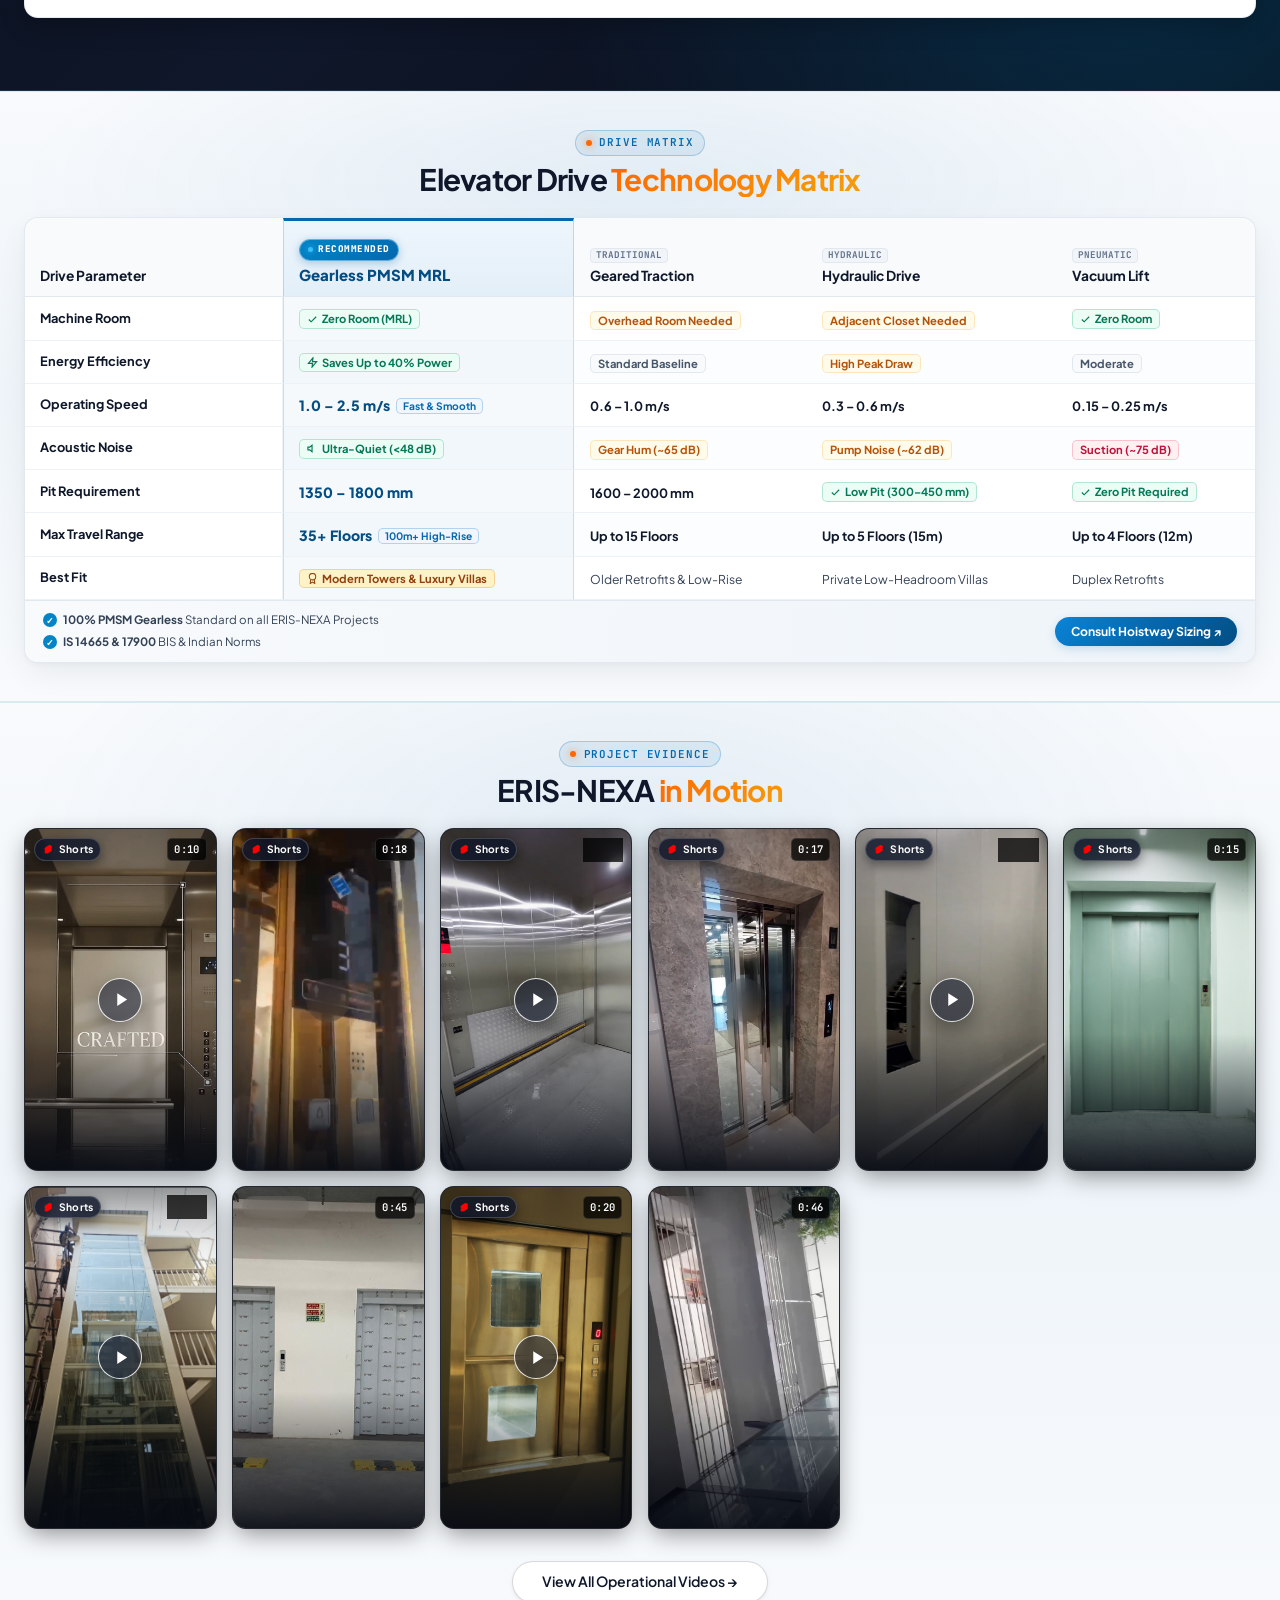
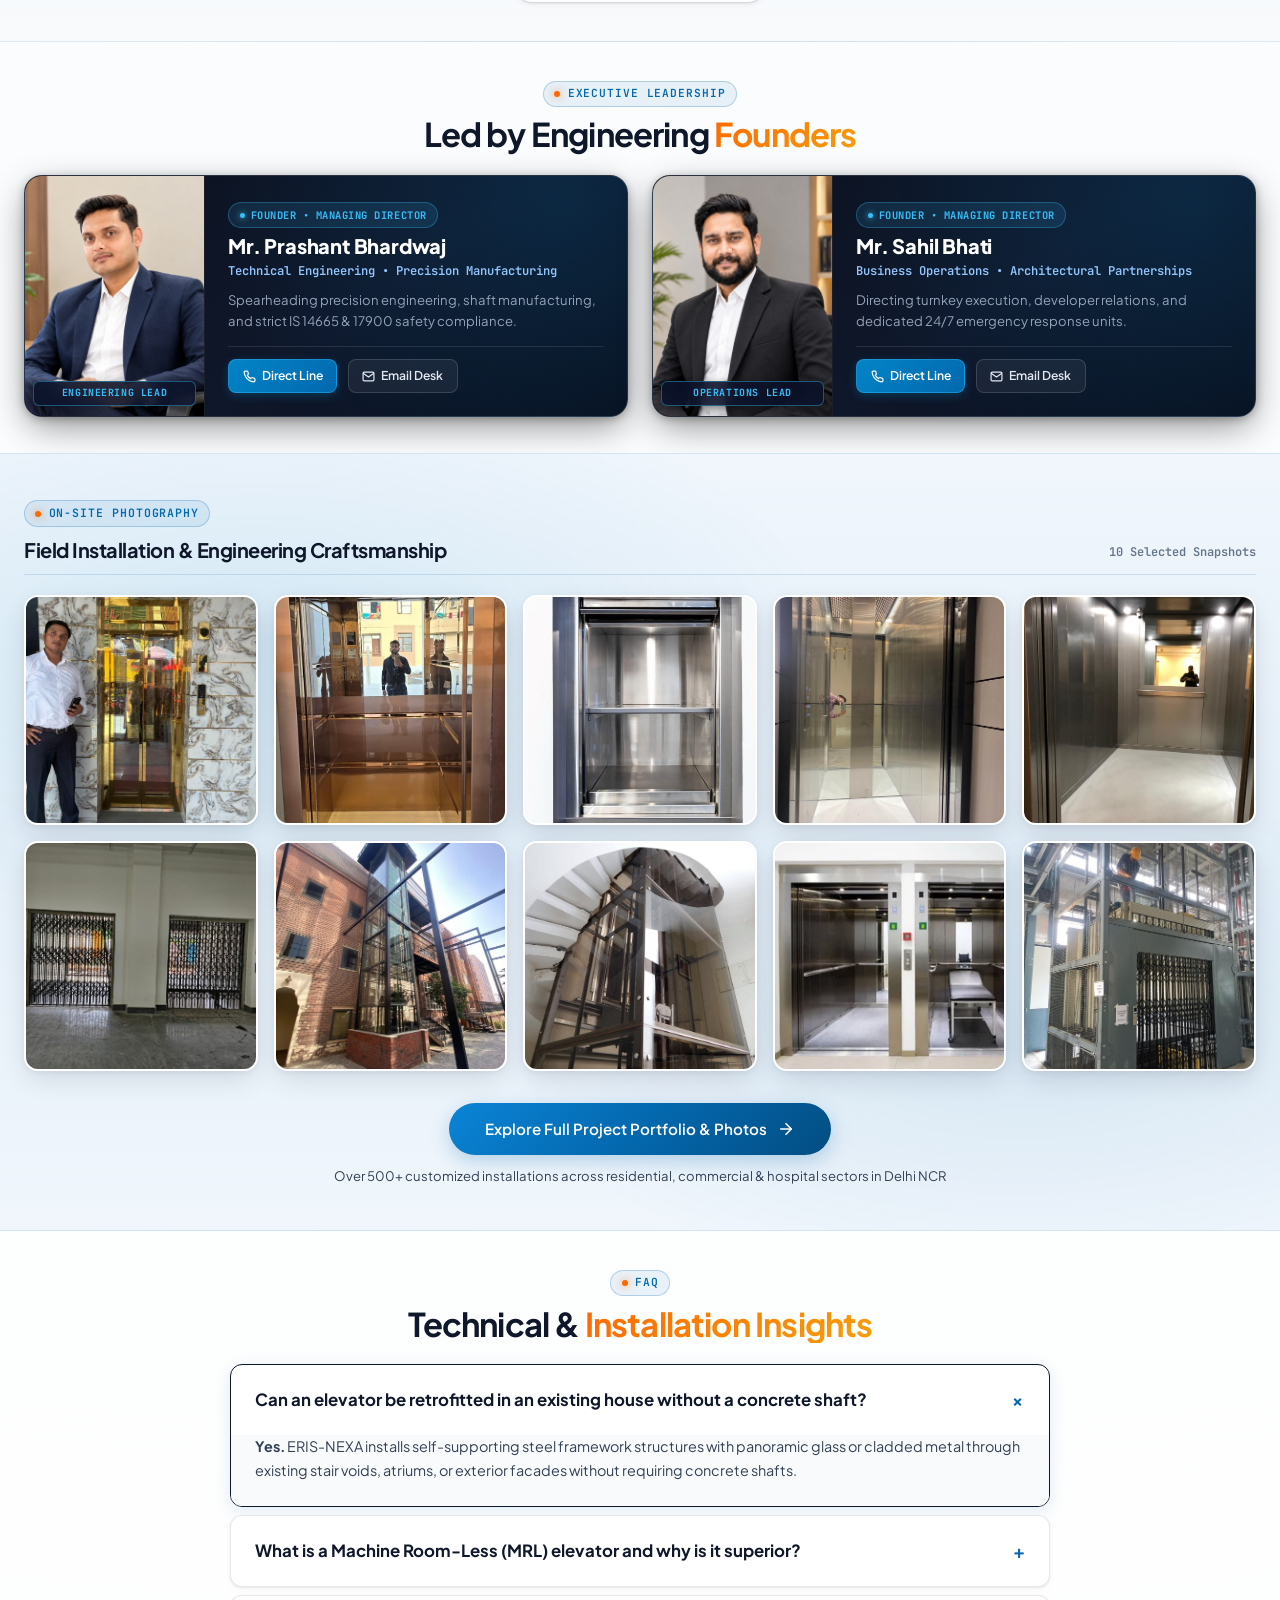
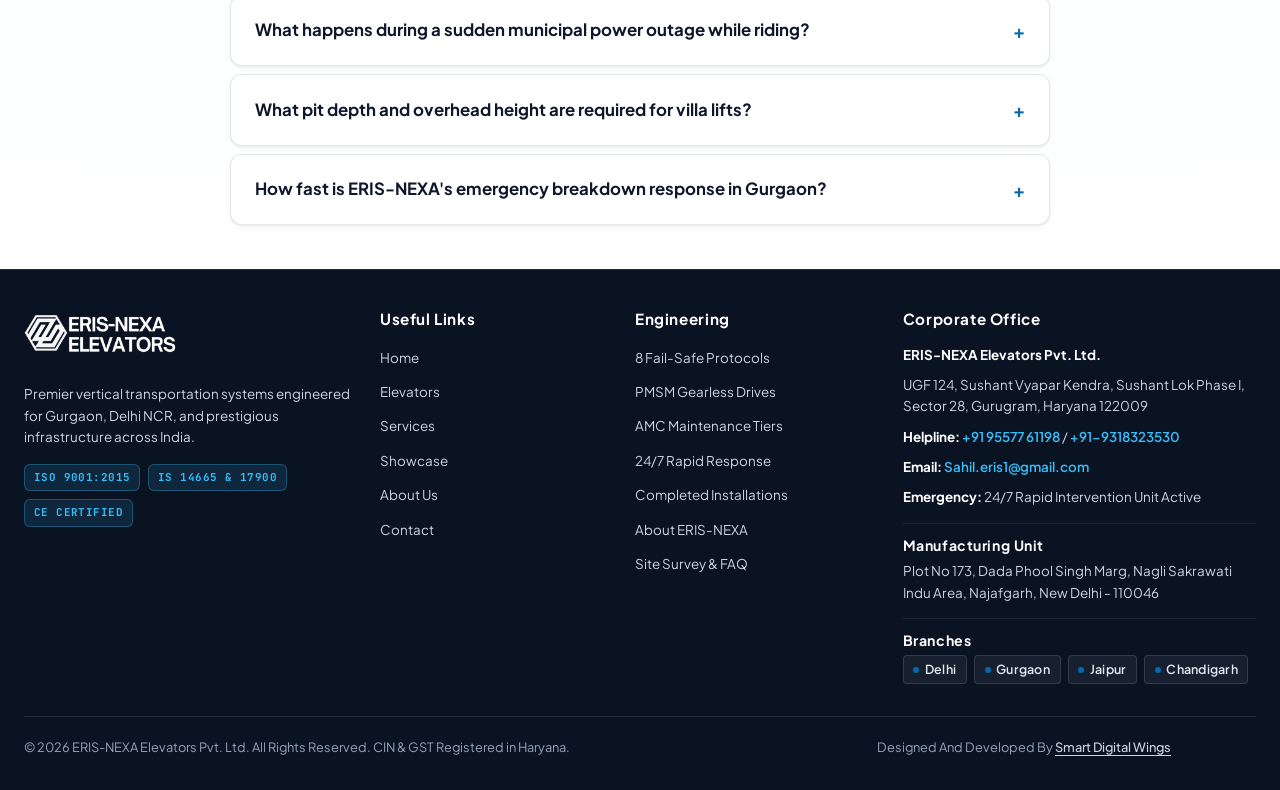
==== commit 09064fa2: "Add 1380+ lifts installed floating badge, narrative highlights, and milestones counter strip across " ====
--- a/index.html
+++ b/index.html
@@ -29,7 +29,7 @@
   <meta http-equiv="Expires" content="0">
 
   <!-- Stylesheets -->
-  <link rel="stylesheet" href="css/style.css?v=2.2.8">
+  <link rel="stylesheet" href="css/style.css?v=2.2.9">
 
   <!-- JSON-LD Structured Data for Local Business & Engineering Firm -->
   <script type="application/ld+json">
@@ -216,9 +216,9 @@
               </h2>
               <p class="section-desc">
                 At <strong>ERIS-NEXA Elevators</strong>, we bring together German engineering rigor and Italian
-                architectural aesthetics. Headquartered in Gurugram, we deliver premier vertical transportation systems
-                tailored for bespoke villas, luxury penthouses, commercial towers, and healthcare campuses across Delhi
-                NCR and India.
+                architectural aesthetics. With <strong>1,380+ lifts installed and commissioned</strong> across Delhi NCR
+                and India, we deliver premier vertical transportation systems tailored for bespoke villas, luxury
+                penthouses, commercial towers, and healthcare campuses.
               </p>
               <p class="section-desc" style="margin-top: 0.35rem; margin-bottom: 0;">
                 With an uncompromising focus on passenger safety, energy-saving PMSM gearless traction, and precision
@@ -287,11 +287,28 @@
             </div>
           </div>
 
-          <!-- Right Column (50% Width): Clean Architectural Showcase Elevator Image (No Text Overlay) -->
+          <!-- Right Column (50% Width): Clean Architectural Showcase Elevator Image with 1,380+ Badge -->
           <div class="home-about-visual">
             <div class="home-about-img-frame">
               <img src="assets/images/service-hoistway-structure.jpg"
                 alt="ERIS-NEXA Architectural Panoramic Glass Elevator Installation" loading="lazy">
+              <!-- 1,380+ Lifts Installed Floating Badge -->
+              <div class="about-installed-badge" aria-label="1,380 Plus Lifts Installed">
+                <div class="about-installed-badge-icon" aria-hidden="true">
+                  <svg width="22" height="22" viewBox="0 0 24 24" fill="none" stroke="currentColor" stroke-width="2.3"
+                    stroke-linecap="round" stroke-linejoin="round">
+                    <rect x="4" y="2" width="16" height="20" rx="2" ry="2"></rect>
+                    <line x1="12" y1="2" x2="12" y2="22"></line>
+                    <polyline points="7 10 9 8 11 10"></polyline>
+                    <polyline points="17 14 15 16 13 14"></polyline>
+                  </svg>
+                </div>
+                <div class="about-installed-badge-info">
+                  <div class="about-installed-badge-num">1,380<span>+</span></div>
+                  <div class="about-installed-badge-label">Lifts Installed</div>
+                  <div class="about-installed-badge-sub">Delhi NCR &amp; Pan-India</div>
+                </div>
+              </div>
             </div>
           </div>
 
@@ -1923,7 +1940,7 @@
   </dialog>
 
   <!-- JavaScript -->
-  <script src="js/main.js?v=2.2.8"></script>
+  <script src="js/main.js?v=2.2.9"></script>
 </body>
 
 </html>
--- a/css/style.css
+++ b/css/style.css
@@ -7959,4 +7959,188 @@
     padding: 0.45rem 0.85rem;
     font-size: 0.78rem;
   }
+}
+
+/* ==========================================================================
+   1,380+ LIFTS INSTALLED BADGE (FLOATING ON ABOUT US IMAGE)
+   ========================================================================== */
+.about-installed-badge {
+  position: absolute;
+  bottom: 1.25rem;
+  left: 1.25rem;
+  background: rgba(11, 19, 43, 0.90);
+  backdrop-filter: blur(14px);
+  -webkit-backdrop-filter: blur(14px);
+  border: 1px solid rgba(212, 175, 55, 0.45);
+  box-shadow: 0 16px 36px -6px rgba(0, 0, 0, 0.5), 0 0 20px rgba(212, 175, 55, 0.18);
+  border-radius: 14px;
+  padding: 0.85rem 1.25rem;
+  display: flex;
+  align-items: center;
+  gap: 0.95rem;
+  z-index: 4;
+  pointer-events: auto;
+  transition: transform 0.3s cubic-bezier(0.16, 1, 0.3, 1), box-shadow 0.3s ease, border-color 0.3s ease;
+  max-width: calc(100% - 2.5rem);
+}
+
+.about-installed-badge:hover {
+  transform: translateY(-3px);
+  border-color: rgba(212, 175, 55, 0.75);
+  box-shadow: 0 20px 42px -6px rgba(0, 0, 0, 0.6), 0 0 26px rgba(212, 175, 55, 0.28);
+}
+
+.about-installed-badge-icon {
+  width: 44px;
+  height: 44px;
+  border-radius: 10px;
+  background: linear-gradient(135deg, #D4AF37 0%, #AA7C11 100%);
+  display: flex;
+  align-items: center;
+  justify-content: center;
+  color: #0B132B;
+  flex-shrink: 0;
+  box-shadow: 0 4px 14px rgba(212, 175, 55, 0.4);
+}
+
+.about-installed-badge-info {
+  display: flex;
+  flex-direction: column;
+}
+
+.about-installed-badge-num {
+  font-family: var(--font-heading, 'Outfit', sans-serif);
+  font-size: 1.45rem;
+  font-weight: 800;
+  color: #FFFFFF;
+  line-height: 1.1;
+  letter-spacing: -0.01em;
+  display: flex;
+  align-items: baseline;
+  gap: 2px;
+}
+
+.about-installed-badge-num span {
+  color: #D4AF37;
+}
+
+.about-installed-badge-label {
+  font-size: 0.78rem;
+  font-weight: 700;
+  color: #F1F5F9;
+  text-transform: uppercase;
+  letter-spacing: 0.04em;
+  margin-top: 2px;
+  line-height: 1.2;
+}
+
+.about-installed-badge-sub {
+  font-size: 0.68rem;
+  color: #94A3B8;
+  margin-top: 1px;
+}
+
+@media (max-width: 640px) {
+  .about-installed-badge {
+    bottom: 0.85rem;
+    left: 0.85rem;
+    padding: 0.65rem 0.95rem;
+    gap: 0.75rem;
+    max-width: calc(100% - 1.7rem);
+  }
+
+  .about-installed-badge-icon {
+    width: 38px;
+    height: 38px;
+  }
+
+  .about-installed-badge-num {
+    font-size: 1.25rem;
+  }
+
+  .about-installed-badge-label {
+    font-size: 0.72rem;
+  }
+
+  .about-installed-badge-sub {
+    font-size: 0.64rem;
+  }
+}
+
+/* ==========================================================================
+   ABOUT US PROVEN MILESTONES STATS STRIP
+   ========================================================================== */
+.about-milestones-section {
+  background: #0B132B;
+  color: #FFFFFF;
+  padding: 2.25rem 0;
+  border-top: 1px solid rgba(212, 175, 55, 0.25);
+  border-bottom: 1px solid rgba(212, 175, 55, 0.25);
+}
+
+.about-milestones-grid {
+  display: grid;
+  grid-template-columns: repeat(4, 1fr);
+  gap: 1.5rem;
+  align-items: center;
+  text-align: center;
+}
+
+.about-milestone-item {
+  padding: 0.5rem;
+  transition: transform 0.3s ease;
+}
+
+.about-milestone-item:hover {
+  transform: translateY(-2px);
+}
+
+.about-milestone-item .milestone-num {
+  font-family: var(--font-heading, 'Outfit', sans-serif);
+  font-size: 2.2rem;
+  font-weight: 800;
+  color: #FFFFFF;
+  line-height: 1.1;
+  letter-spacing: -0.02em;
+}
+
+.about-milestone-item .milestone-label {
+  font-size: 0.88rem;
+  font-weight: 700;
+  color: #F8FAFC;
+  text-transform: uppercase;
+  letter-spacing: 0.04em;
+  margin-top: 0.35rem;
+}
+
+.about-milestone-item .milestone-sub {
+  font-size: 0.76rem;
+  color: #94A3B8;
+  margin-top: 0.2rem;
+}
+
+@media (max-width: 900px) {
+  .about-milestones-grid {
+    grid-template-columns: repeat(2, 1fr);
+    gap: 1.75rem 1rem;
+  }
+  .about-milestone-item .milestone-num {
+    font-size: 1.85rem;
+  }
+}
+
+@media (max-width: 480px) {
+  .about-milestones-grid {
+    grid-template-columns: 1fr 1fr;
+    gap: 1.25rem 0.75rem;
+  }
+  .about-milestone-item .milestone-num {
+    font-size: 1.55rem;
+  }
+  .about-milestone-item .milestone-label {
+    font-size: 0.78rem;
+  }
+  .about-milestone-item .milestone-sub {
+    font-size: 0.68rem;
+  }
 }
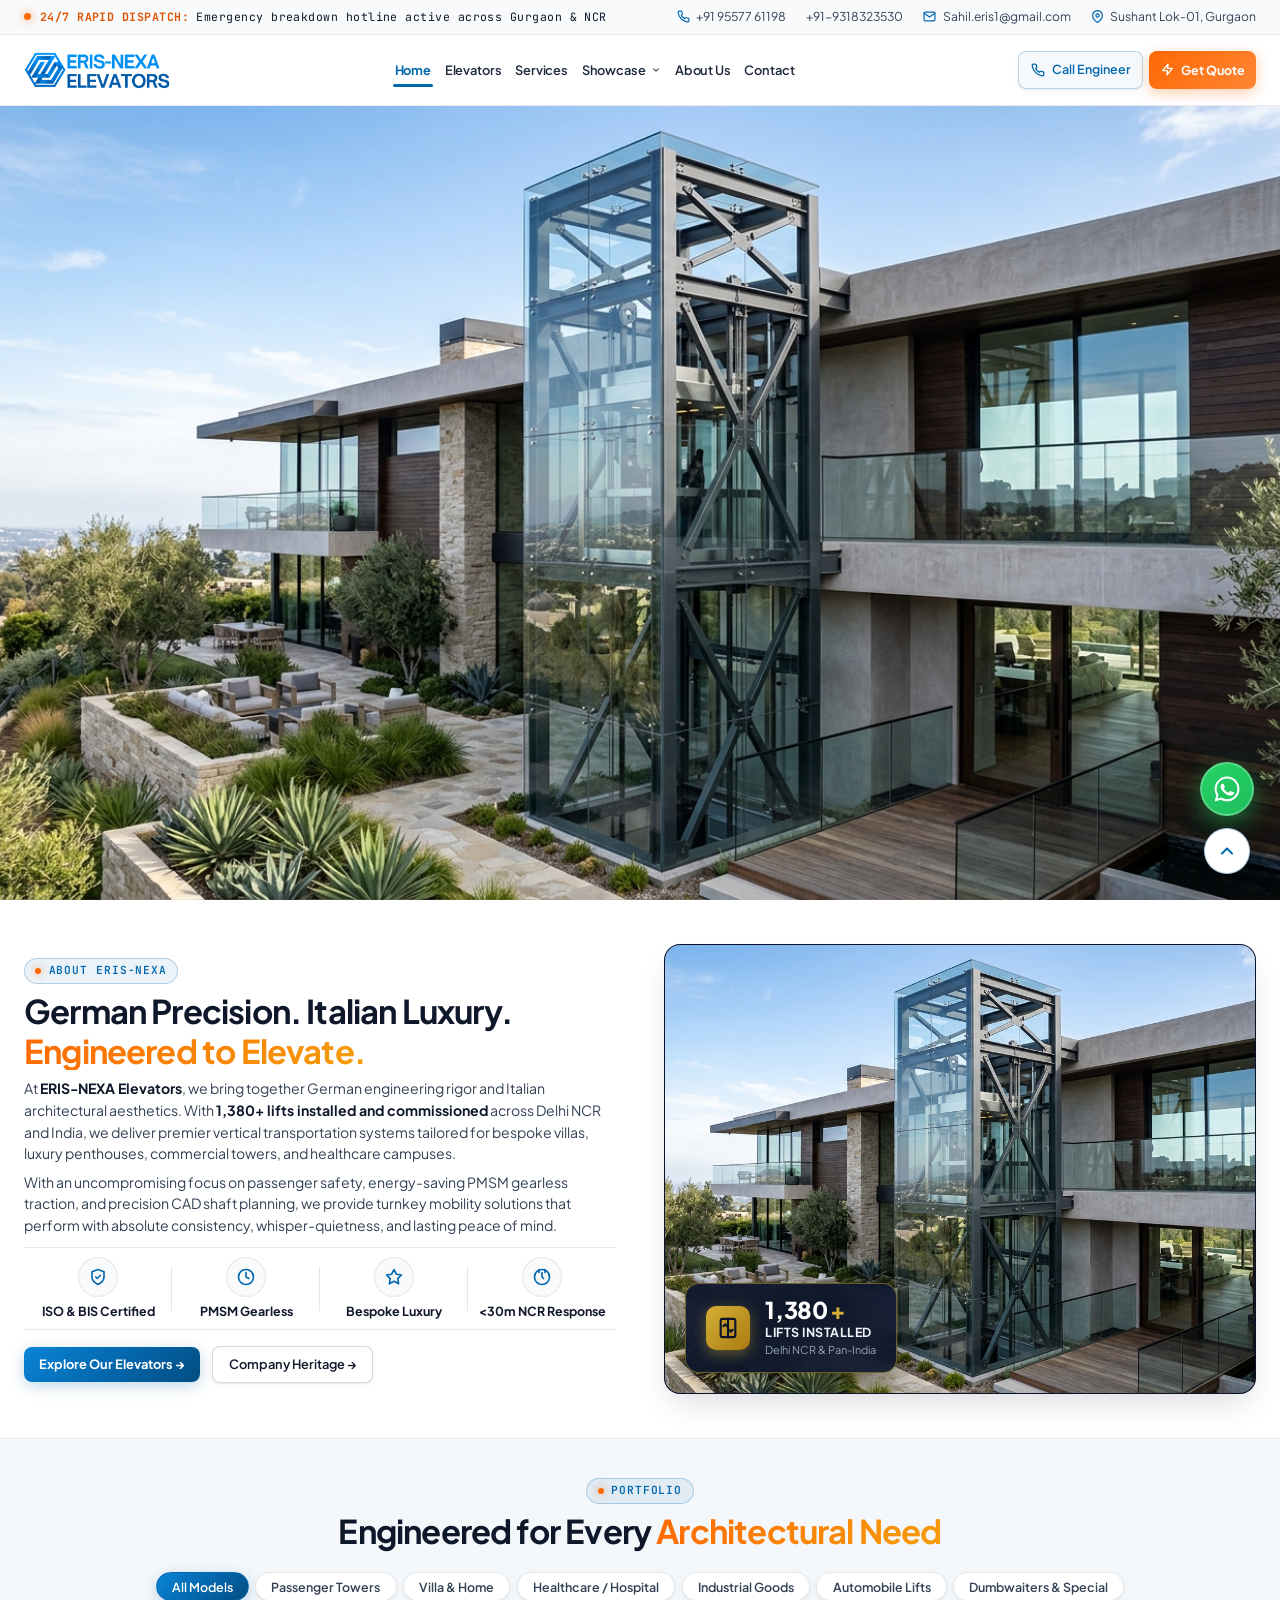
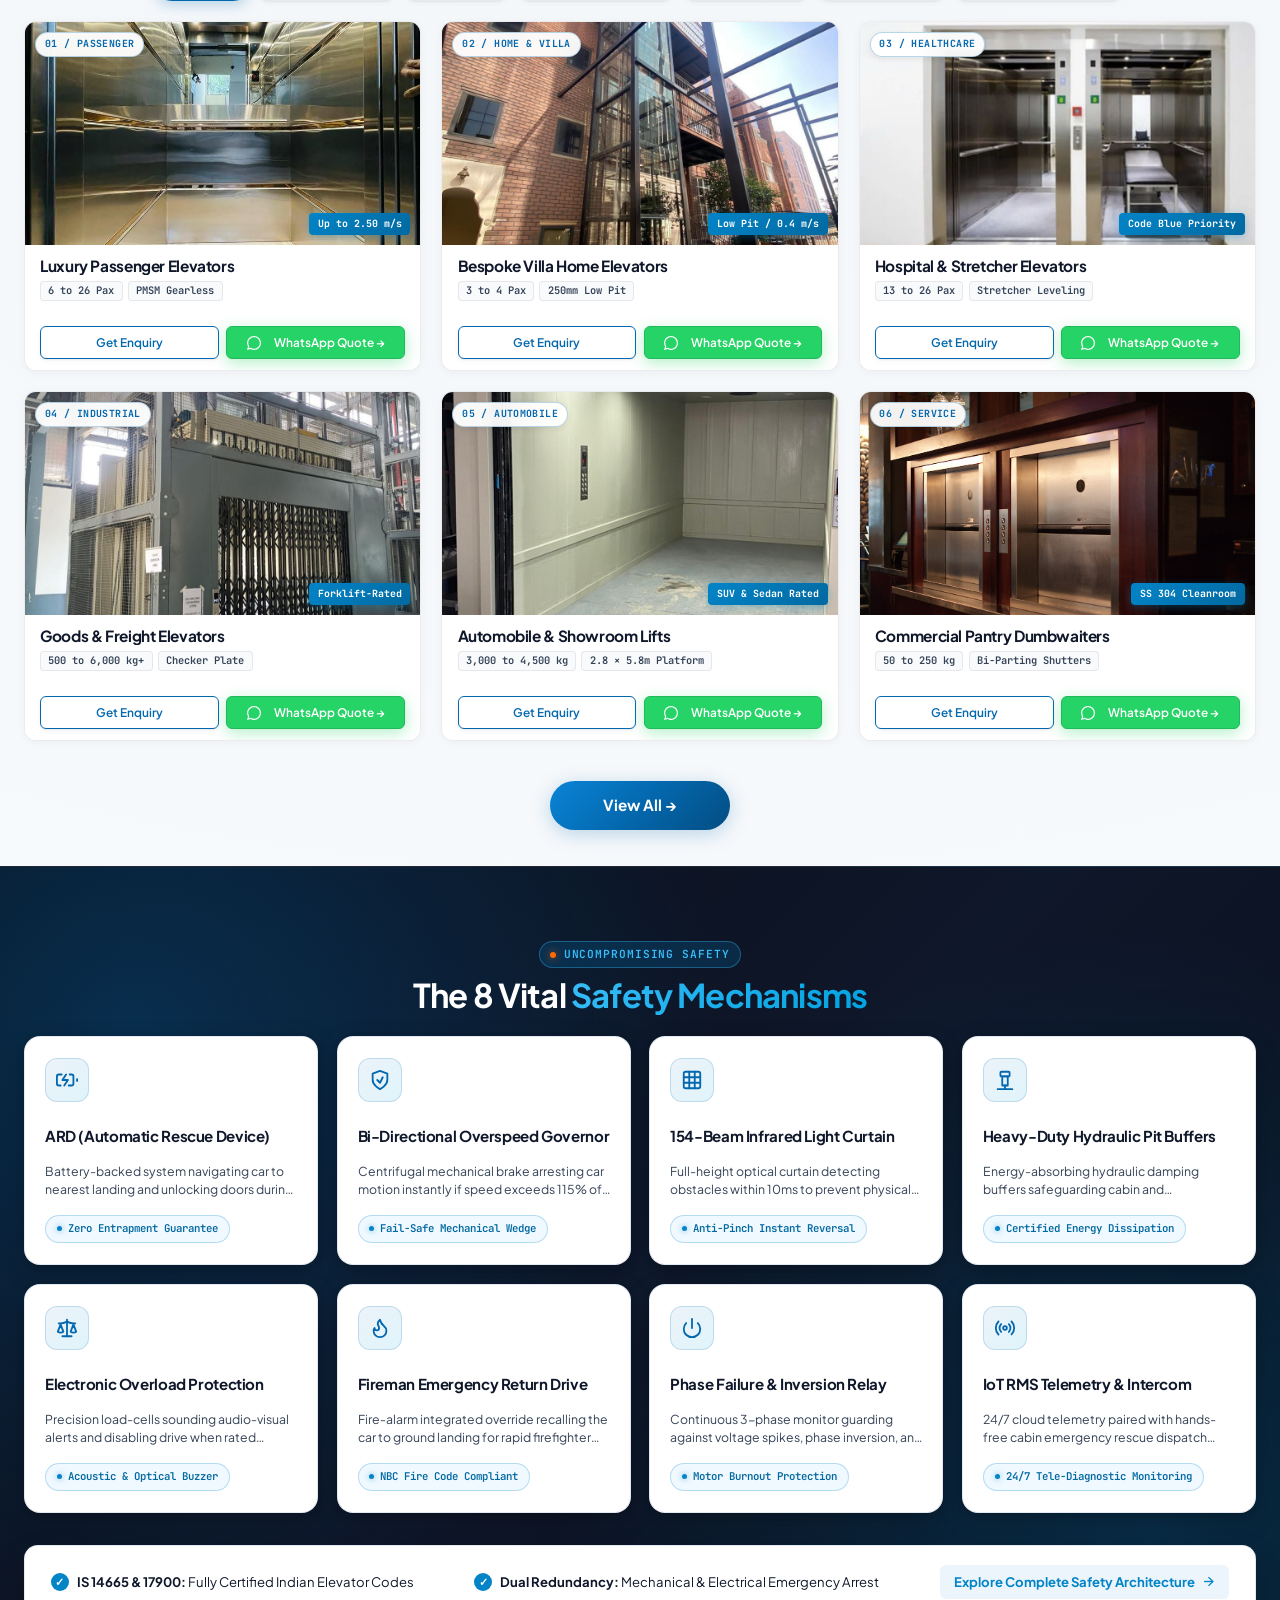
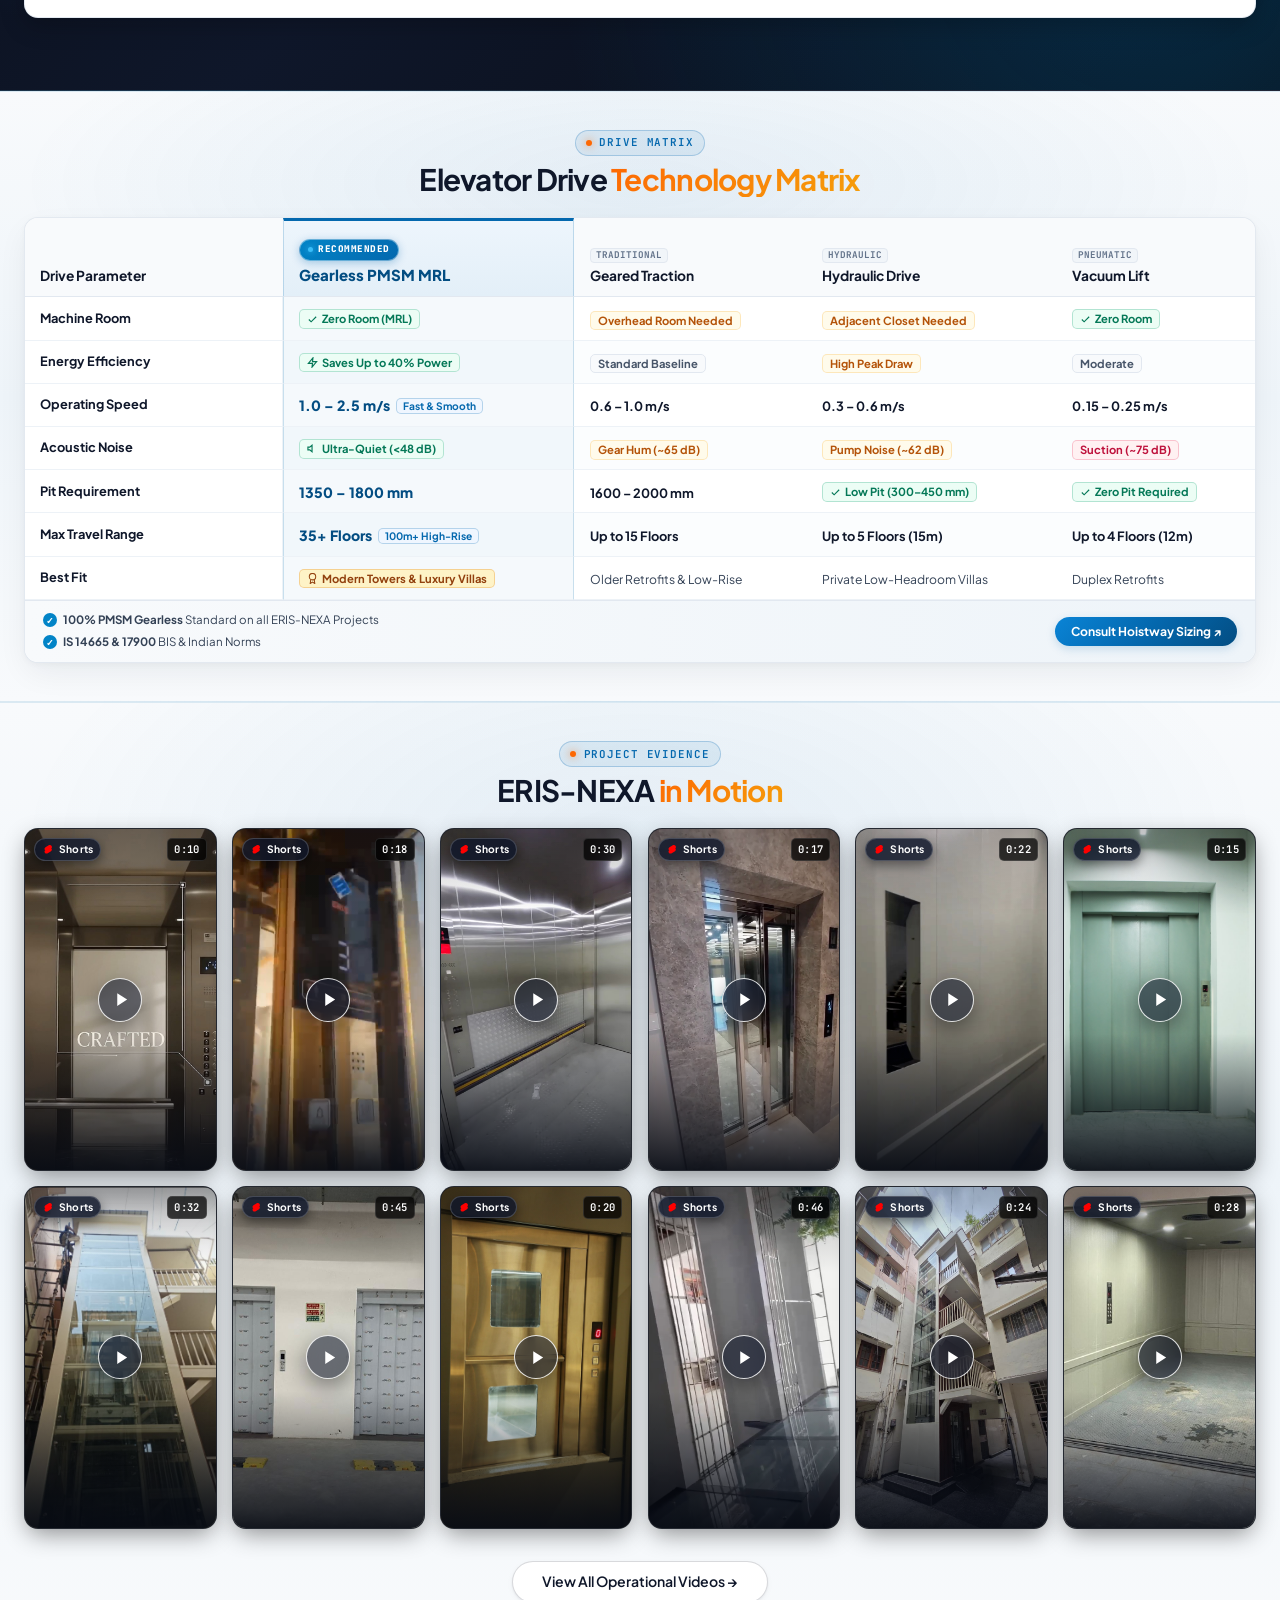
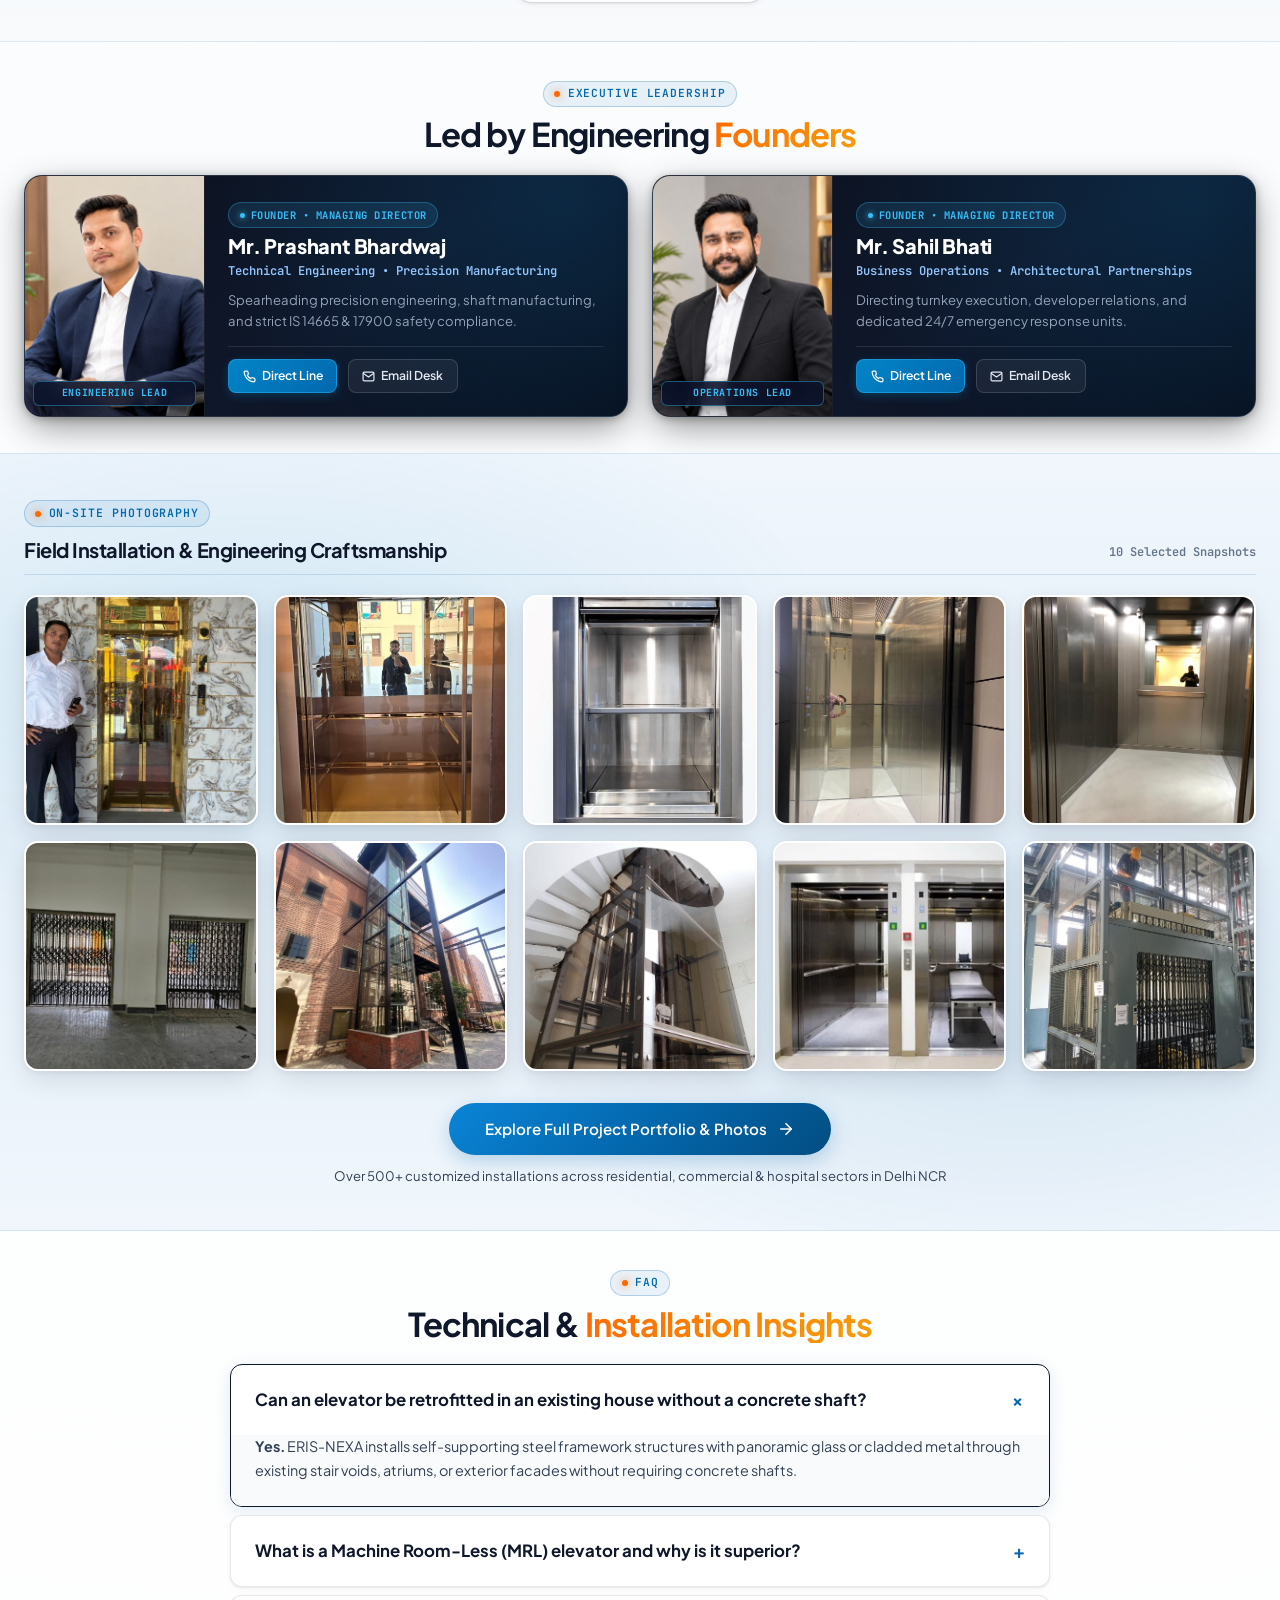
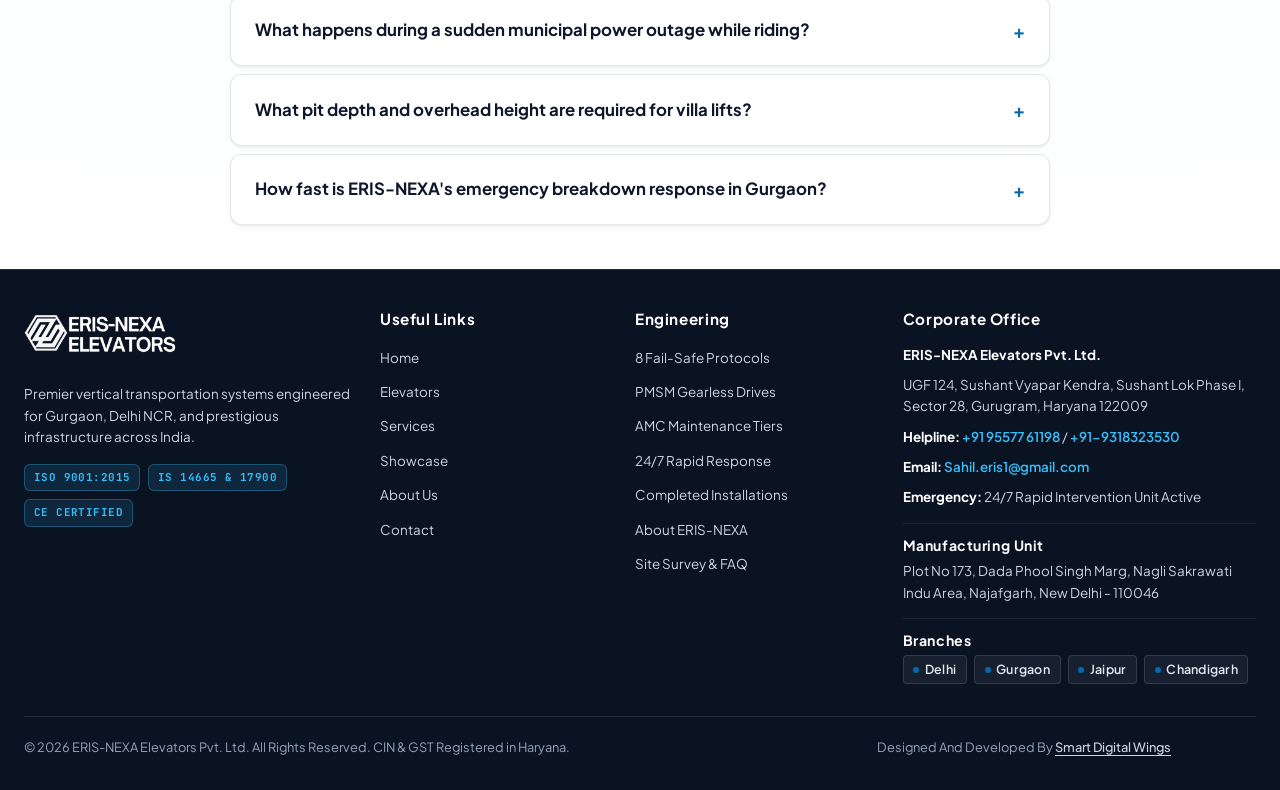
==== commit 8f37eebd: "Add two more video reels to index page to complete the 12-video grid" ====
--- a/index.html
+++ b/index.html
@@ -29,7 +29,7 @@
   <meta http-equiv="Expires" content="0">
 
   <!-- Stylesheets -->
-  <link rel="stylesheet" href="css/style.css?v=2.2.9">
+  <link rel="stylesheet" href="css/style.css?v=2.3.0">
 
   <!-- JSON-LD Structured Data for Local Business & Engineering Firm -->
   <script type="application/ld+json">
@@ -1281,7 +1281,54 @@
                   </svg>
                 </div>
               </div>
-
+            </div>
+          </div>
+
+          <!-- Short 7: Self-Supporting Structural Hoistway -->
+          <div class="video-showcase-card"
+            data-video-src="assets/lift/passenger-elevators/videos/Lift with Structure.mp4"
+            data-video-title="Passenger Elevator — Self-Supporting Glass Hoistway">
+            <div class="video-thumb-wrap">
+              <img src="assets/lift/passenger-elevators/photos/WhatsApp Image 2026-09-10 at 10.53.50 AM.jpeg"
+                alt="Self-Supporting Structural Hoistway" loading="lazy">
+              <div class="shorts-badge">
+                <svg width="13" height="13" viewBox="0 0 24 24" fill="#FF0000">
+                  <path d="M17.77 10.32l-1.2-.5L18 9.06a3.74 3.74 0 00-3.5-5.36c-.76 0-1.48.24-2.08.68L6.4 8.04A3.75 3.75 0 005.12 13l1.2.5L5 14.24a3.74 3.74 0 003.5 5.36c.76 0 1.48-.24 2.08-.68l6.02-3.66a3.75 3.75 0 001.17-4.94z"/>
+                </svg>
+                <span>Shorts</span>
+              </div>
+              <span class="shorts-duration">0:24</span>
+              <div class="video-play-trigger">
+                <div class="play-btn-circle">
+                  <svg width="20" height="20" viewBox="0 0 24 24" fill="currentColor">
+                    <polygon points="6 3 20 12 6 21 6 3" />
+                  </svg>
+                </div>
+              </div>
+            </div>
+          </div>
+
+          <!-- Short 8: Heavy-Duty Hydraulic Automobile Lift -->
+          <div class="video-showcase-card"
+            data-video-src="assets/lift/automobile-elevators/videos/WhatsApp Video 2026-06-08 at 11.03.50 AM.mp4"
+            data-video-title="Automobile Elevator — Heavy Hydraulic Vehicle Platform">
+            <div class="video-thumb-wrap">
+              <img src="assets/lift/automobile-elevators/photos/WhatsApp Image 2025-03-24 at 10.08.39_684ef7ac.jpg"
+                alt="Heavy Hydraulic Vehicle Platform" loading="lazy">
+              <div class="shorts-badge">
+                <svg width="13" height="13" viewBox="0 0 24 24" fill="#FF0000">
+                  <path d="M17.77 10.32l-1.2-.5L18 9.06a3.74 3.74 0 00-3.5-5.36c-.76 0-1.48.24-2.08.68L6.4 8.04A3.75 3.75 0 005.12 13l1.2.5L5 14.24a3.74 3.74 0 003.5 5.36c.76 0 1.48-.24 2.08-.68l6.02-3.66a3.75 3.75 0 001.17-4.94z"/>
+                </svg>
+                <span>Shorts</span>
+              </div>
+              <span class="shorts-duration">0:28</span>
+              <div class="video-play-trigger">
+                <div class="play-btn-circle">
+                  <svg width="20" height="20" viewBox="0 0 24 24" fill="currentColor">
+                    <polygon points="6 3 20 12 6 21 6 3" />
+                  </svg>
+                </div>
+              </div>
             </div>
           </div>
         </div>
@@ -1940,7 +1987,7 @@
   </dialog>
 
   <!-- JavaScript -->
-  <script src="js/main.js?v=2.2.9"></script>
+  <script src="js/main.js?v=2.3.0"></script>
 </body>
 
 </html>
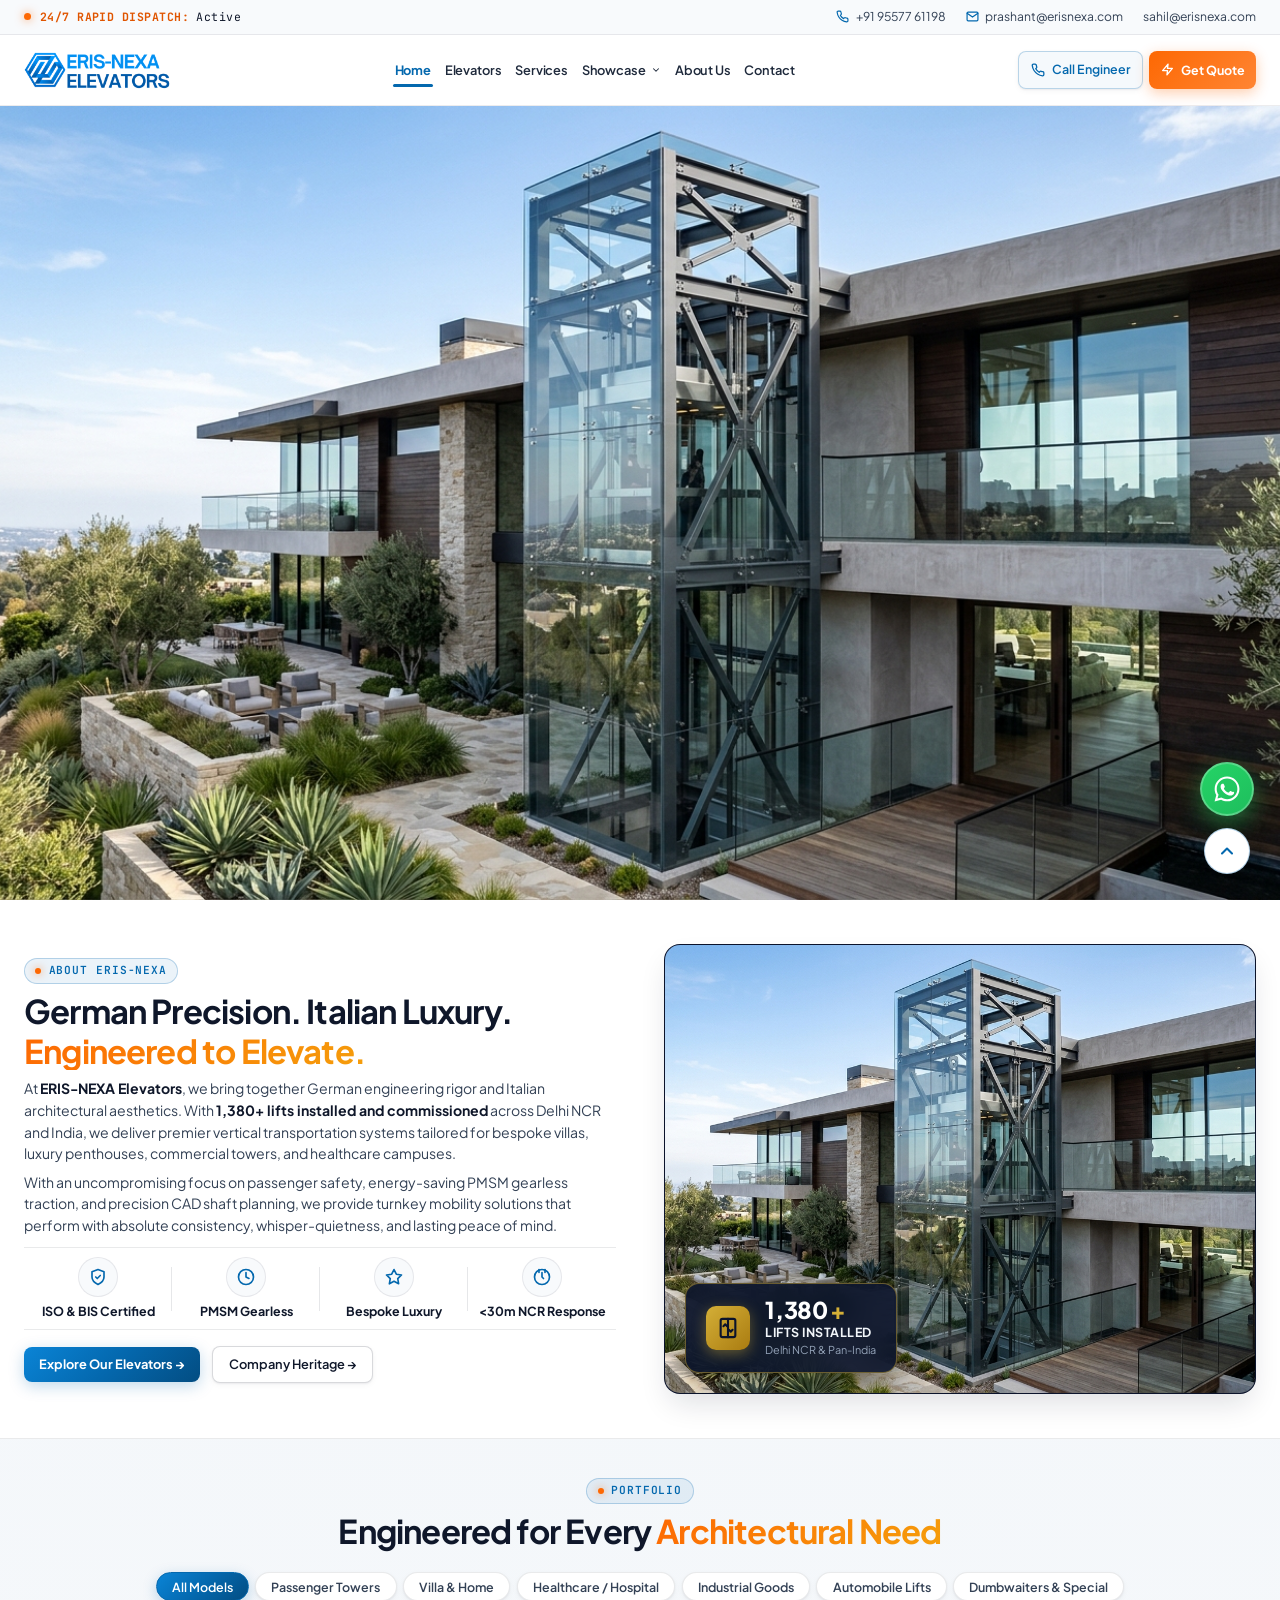
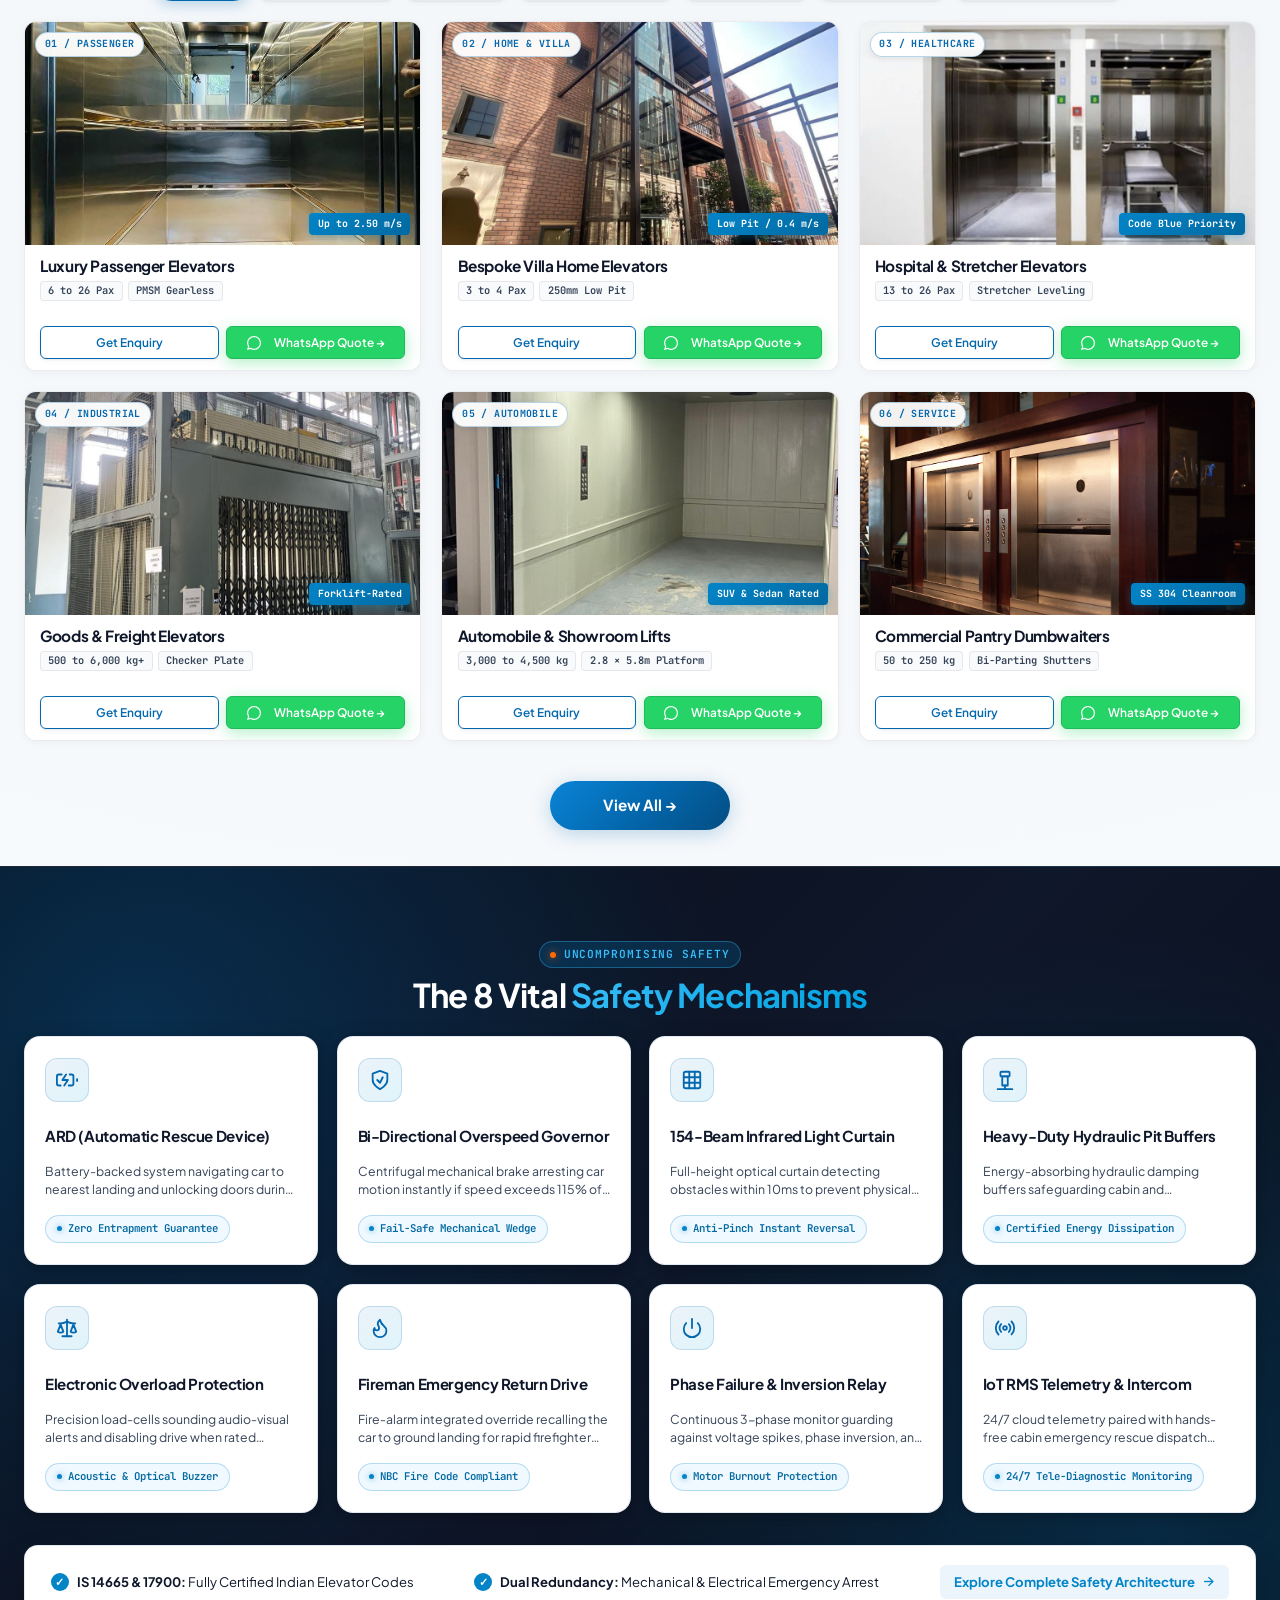
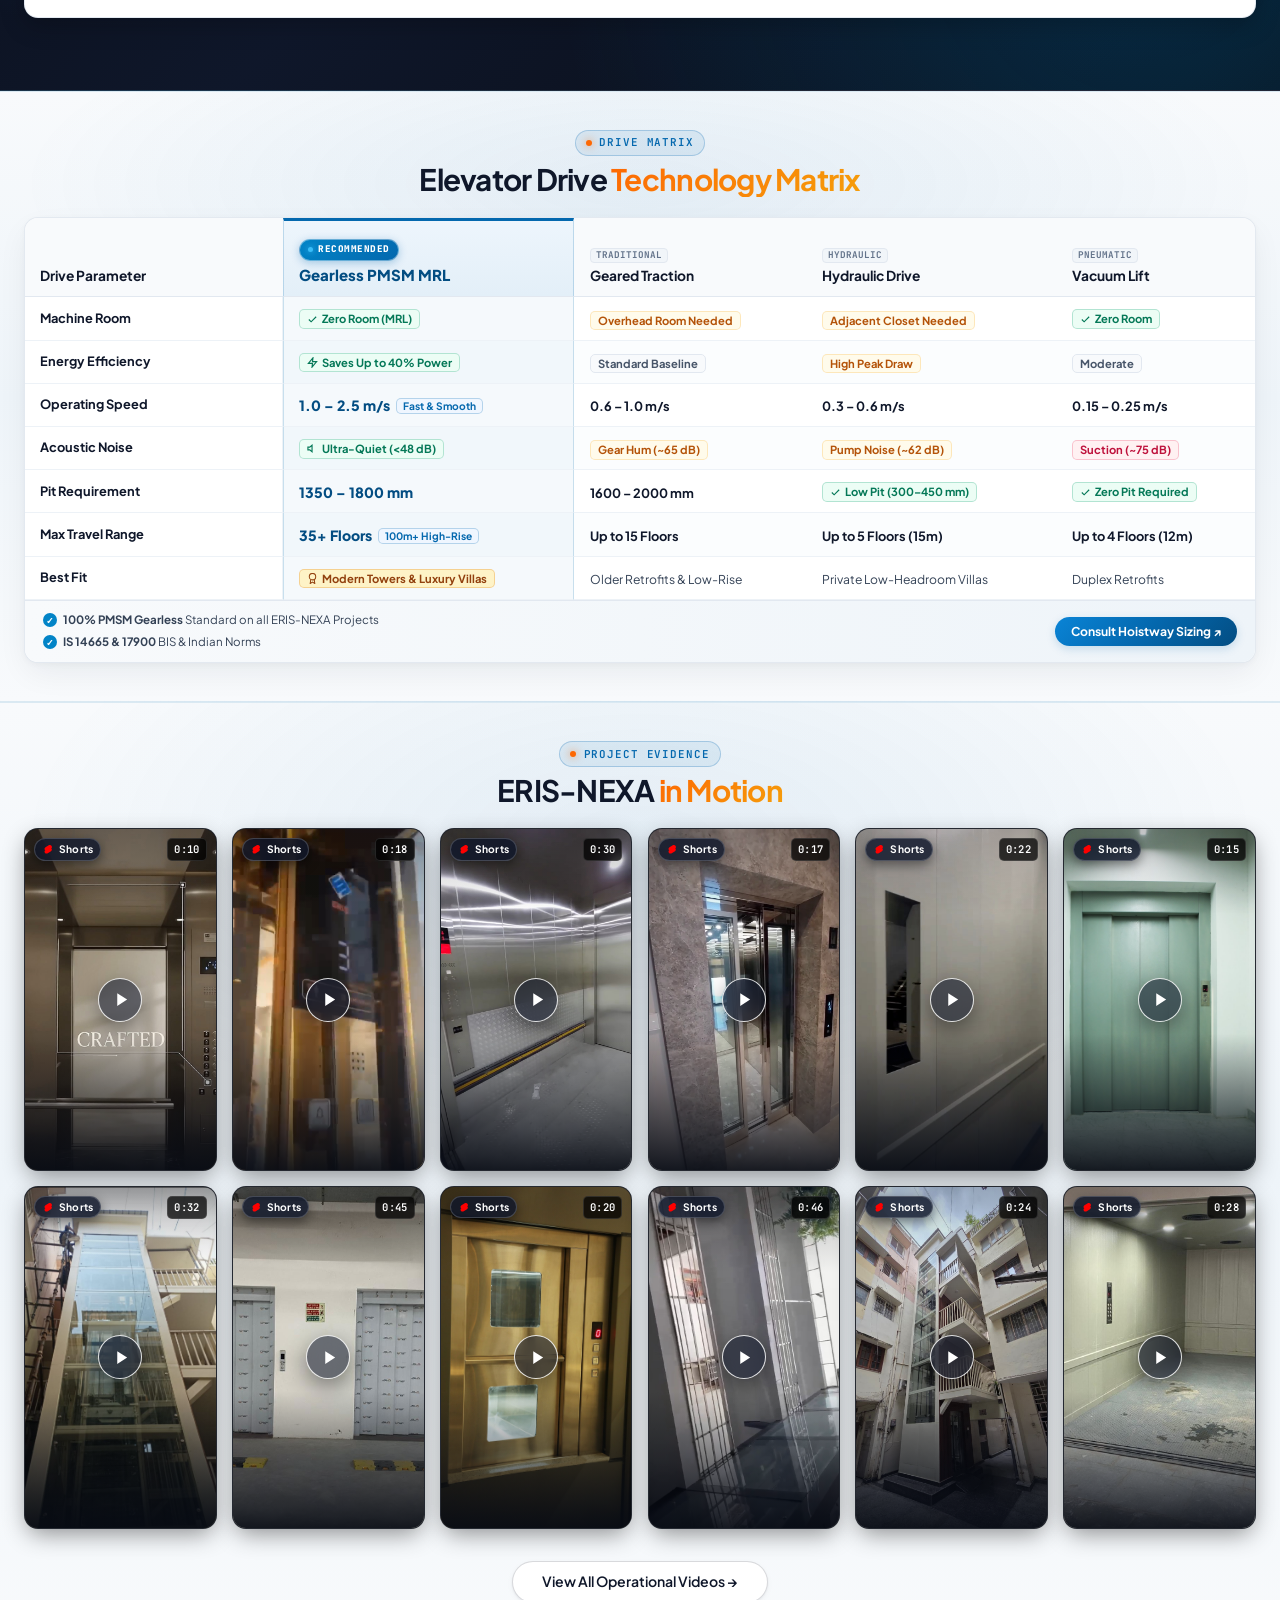
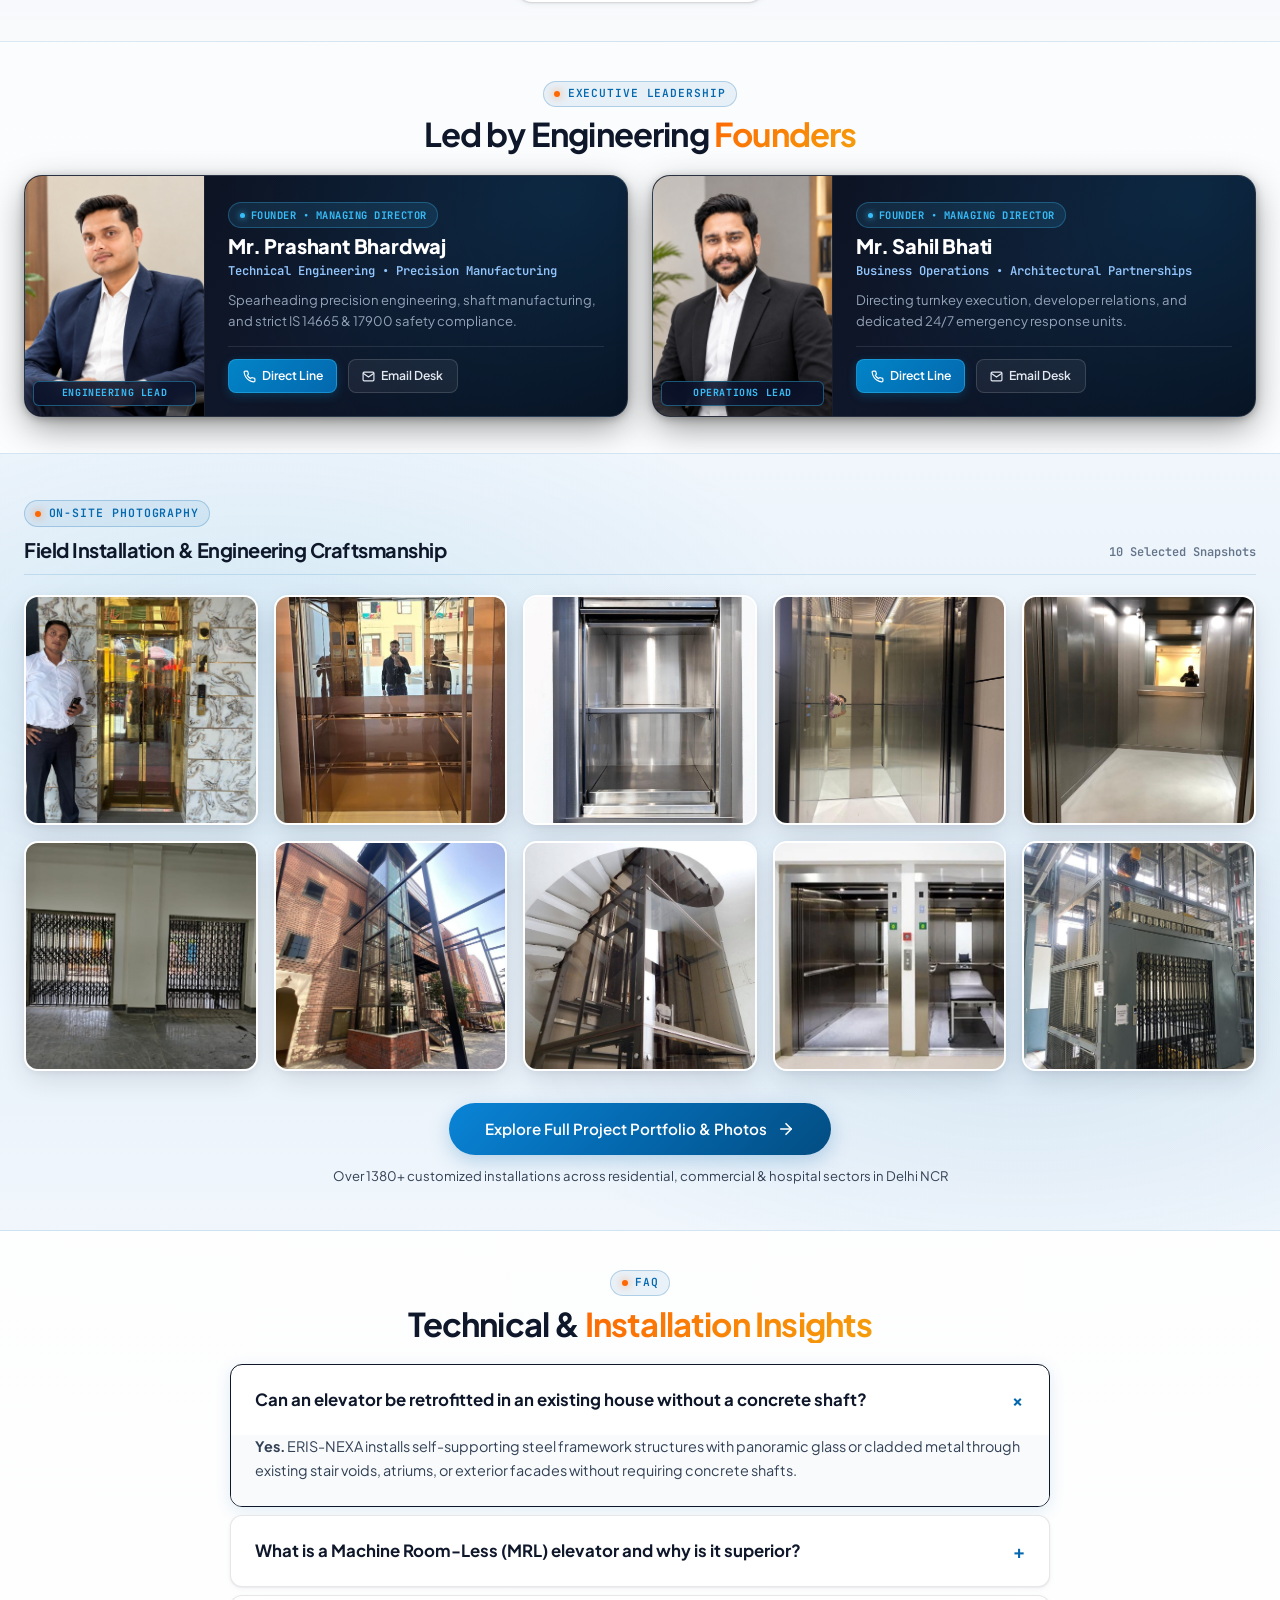
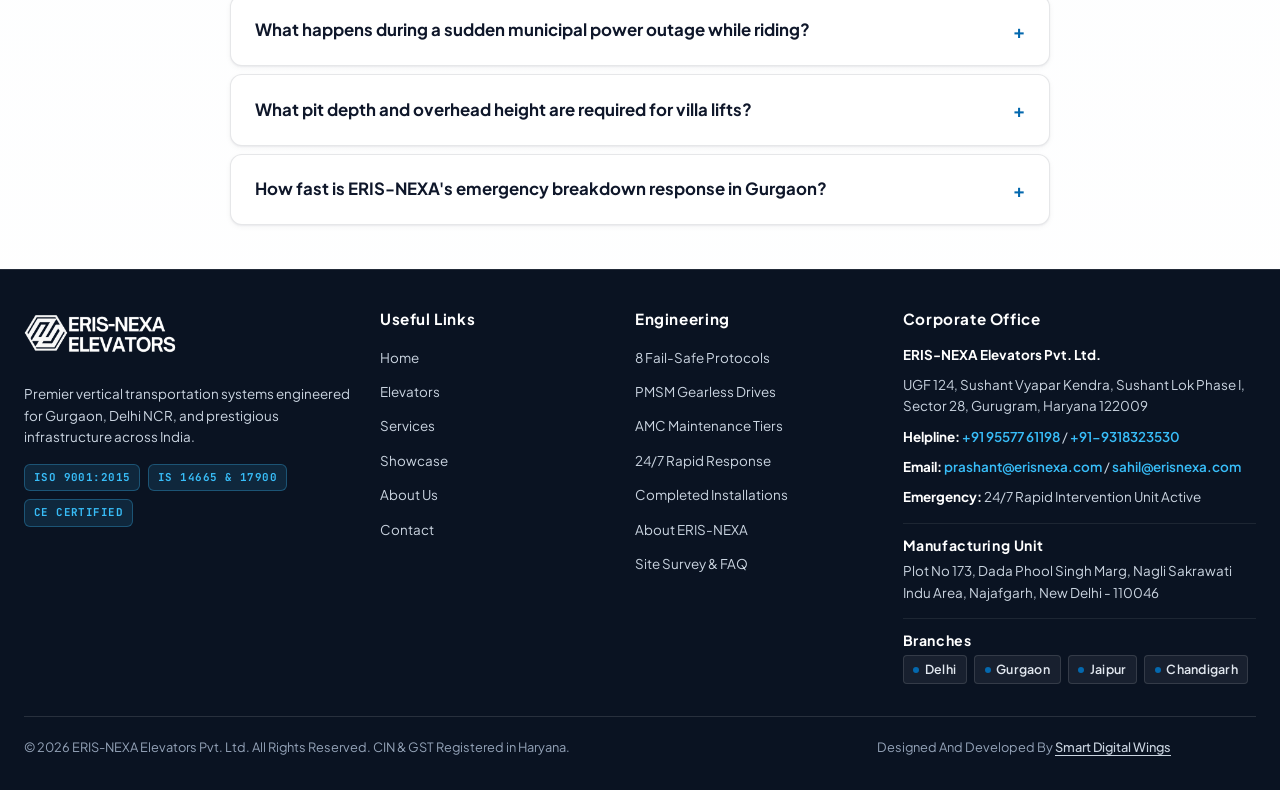
==== commit d245804c: "add emails and fix the header topbar" ====
--- a/index.html
+++ b/index.html
@@ -39,7 +39,7 @@
     "name": "ERIS-NEXA Elevators Pvt. Ltd.",
     "image": "assets/images/passenger-cover-2.jpeg",
     "telephone": "+91-9557761198",
-    "email": "Sahil.eris1@gmail.com",
+    "email": ["prashant@erisnexa.com", "sahil@erisnexa.com"],
     "address": {
       "@type": "PostalAddress",
       "streetAddress": "UGF 124, Sushant Vyapar Kendra, Sushant Lok-01",
@@ -49,8 +49,8 @@
       "addressCountry": "IN"
     },
     "founder": [
-      { "@type": "Person", "name": "Prashant Bhardwaj", "jobTitle": "Founder & Managing Director" },
-      { "@type": "Person", "name": "Sahil Bhati", "jobTitle": "Founder & Managing Director" }
+      { "@type": "Person", "name": "Prashant Bhardwaj", "jobTitle": "Founder & Managing Director", "email": "prashant@erisnexa.com" },
+      { "@type": "Person", "name": "Sahil Bhati", "jobTitle": "Founder & Managing Director", "email": "sahil@erisnexa.com" }
     ],
     "foundingDate": "2015",
     "priceRange": "₹₹₹"
@@ -65,8 +65,7 @@
     <div class="container top-bar-content">
       <div class="status-indicator">
         <span class="status-dot" aria-hidden="true"></span>
-        <span class="status-text"><strong>24/7 RAPID DISPATCH:</strong><span class="status-sub-text"> Emergency
-            breakdown hotline active across Gurgaon &amp; NCR</span></span>
+        <span class="status-text"><strong>24/7 RAPID DISPATCH:</strong> Active</span>
       </div>
       <div class="top-contacts">
         <a href="tel:+919557761198" title="Call Primary 24/7 Helpline">
@@ -78,25 +77,17 @@
           </svg>
           <span>+91 95577 61198</span>
         </a>
-        <a href="tel:+919318323530" class="top-hide-mobile" title="Call Technical Director">
-          <span>+91-9318323530</span>
-        </a>
-        <a href="mailto:Sahil.eris1@gmail.com" class="top-hide-tablet" title="Official Inquiry Email">
+        <a href="mailto:prashant@erisnexa.com" class="top-hide-tablet" title="Official Inquiry Email">
           <svg width="13" height="13" viewBox="0 0 24 24" fill="none" stroke="currentColor" stroke-width="2.2"
             stroke-linecap="round" stroke-linejoin="round" aria-hidden="true">
             <path d="M4 4h16c1.1 0 2 .9 2 2v12c0 1.1-.9 2-2 2H4c-1.1 0-2-.9-2-2V6c0-1.1.9-2 2-2z"></path>
             <polyline points="22,6 12,13 2,6"></polyline>
           </svg>
-          <span>Sahil.eris1@gmail.com</span>
+          <span>prashant@erisnexa.com</span>
         </a>
-        <span class="top-hide-tablet top-location">
-          <svg width="13" height="13" viewBox="0 0 24 24" fill="none" stroke="currentColor" stroke-width="2.2"
-            stroke-linecap="round" stroke-linejoin="round" aria-hidden="true">
-            <path d="M21 10c0 7-9 13-9 13s-9-6-9-13a9 9 0 0 1 18 0z"></path>
-            <circle cx="12" cy="10" r="3"></circle>
-          </svg>
-          <span>Sushant Lok-01, Gurgaon</span>
-        </span>
+        <a href="mailto:sahil@erisnexa.com" class="top-hide-tablet" title="Official Inquiry Email">
+          <span>sahil@erisnexa.com</span>
+        </a>
       </div>
     </div>
   </aside>
@@ -116,26 +107,31 @@
           <li class="nav-item-dropdown">
             <a href="showcase.html" class="nav-link dropdown-toggle" aria-haspopup="true" aria-expanded="false">
               <span>Showcase</span>
-              <svg class="dropdown-chevron" width="10" height="10" viewBox="0 0 24 24" fill="none" stroke="currentColor" stroke-width="2.5" stroke-linecap="round" stroke-linejoin="round" aria-hidden="true">
+              <svg class="dropdown-chevron" width="10" height="10" viewBox="0 0 24 24" fill="none" stroke="currentColor"
+                stroke-width="2.5" stroke-linecap="round" stroke-linejoin="round" aria-hidden="true">
                 <polyline points="6 9 12 15 18 9"></polyline>
               </svg>
             </a>
             <ul class="nav-dropdown-menu">
               <li>
                 <a href="images.html" class="dropdown-item">
-                  <svg class="dropdown-icon" width="14" height="14" viewBox="0 0 24 24" fill="none" stroke="currentColor" stroke-width="2" stroke-linecap="round" stroke-linejoin="round" aria-hidden="true">
-                    <rect x="3" y="3" width="18" height="18" rx="2" ry="2"/>
-                    <circle cx="8.5" cy="8.5" r="1.5"/>
-                    <polyline points="21 15 16 10 5 21"/>
+                  <svg class="dropdown-icon" width="14" height="14" viewBox="0 0 24 24" fill="none"
+                    stroke="currentColor" stroke-width="2" stroke-linecap="round" stroke-linejoin="round"
+                    aria-hidden="true">
+                    <rect x="3" y="3" width="18" height="18" rx="2" ry="2" />
+                    <circle cx="8.5" cy="8.5" r="1.5" />
+                    <polyline points="21 15 16 10 5 21" />
                   </svg>
                   <span>Images</span>
                 </a>
               </li>
               <li>
                 <a href="videos.html" class="dropdown-item">
-                  <svg class="dropdown-icon" width="14" height="14" viewBox="0 0 24 24" fill="none" stroke="currentColor" stroke-width="2" stroke-linecap="round" stroke-linejoin="round" aria-hidden="true">
-                    <polygon points="23 7 16 12 23 17 23 7"/>
-                    <rect x="1" y="5" width="15" height="14" rx="2" ry="2"/>
+                  <svg class="dropdown-icon" width="14" height="14" viewBox="0 0 24 24" fill="none"
+                    stroke="currentColor" stroke-width="2" stroke-linecap="round" stroke-linejoin="round"
+                    aria-hidden="true">
+                    <polygon points="23 7 16 12 23 17 23 7" />
+                    <rect x="1" y="5" width="15" height="14" rx="2" ry="2" />
                   </svg>
                   <span>Videos</span>
                 </a>
@@ -183,18 +179,17 @@
     <section class="hero-section" id="hero">
       <h1 class="visually-hidden">ERIS-NEXA Elevators — Precision Vertical Transportation Gurgaon &amp; NCR</h1>
       <video class="hero-video-bg" autoplay muted loop playsinline webkit-playsinline preload="auto"
-        disablepictureinpicture disableremoteplayback
-        poster="assets/images/service-hoistway-structure.jpg">
+        disablepictureinpicture disableremoteplayback poster="assets/images/service-hoistway-structure.jpg">
         <source src="assets/videos/elevator-product-showcase.mp4" type="video/mp4">
       </video>
       <script>
-        (function(){
+        (function () {
           var v = document.querySelector('.hero-video-bg');
           if (v) {
             v.muted = true;
             v.defaultMuted = true;
             v.volume = 0;
-            if (v.play) { v.play().catch(function(){}); }
+            if (v.play) { v.play().catch(function () { }); }
           }
         })();
       </script>
@@ -342,23 +337,25 @@
         <!-- Product Cards Grid -->
         <div class="products-grid">
           <!-- 01: Passenger Elevators -->
-          <article class="product-card" data-category="passenger" data-product-id="passenger" tabindex="0"
-            role="button" aria-label="View Luxury Passenger Elevators media">
+          <article class="product-card" data-category="passenger" data-product-id="passenger" tabindex="0" role="button"
+            aria-label="View Luxury Passenger Elevators media">
             <div class="product-media-wrap">
-              <img src="assets/lift/passenger-elevators/photos/WhatsApp Image 2026-09-10 at 10.51.41 AM.jpeg" alt="Luxury Passenger Elevator by ERIS-NEXA"
-                loading="lazy">
+              <img src="assets/lift/passenger-elevators/photos/WhatsApp Image 2026-09-10 at 10.51.41 AM.jpeg"
+                alt="Luxury Passenger Elevator by ERIS-NEXA" loading="lazy">
               <span class="product-cat-badge">01 / PASSENGER</span>
               <span class="product-speed-tag">Up to 2.50 m/s</span>
               <div class="product-card-media-tabs" role="group" aria-label="View Media">
-                <button type="button" class="prod-card-tab-btn prod-card-tab-photo" data-action="open-photos" title="View Photos">
+                <button type="button" class="prod-card-tab-btn prod-card-tab-photo" data-action="open-photos"
+                  title="View Photos">
                   <svg width="13" height="13" viewBox="0 0 24 24" fill="none" stroke="currentColor" stroke-width="2.2">
-                    <rect x="3" y="3" width="18" height="18" rx="2" ry="2"/>
-                    <circle cx="8.5" cy="8.5" r="1.5"/>
-                    <polyline points="21 15 16 10 5 21"/>
+                    <rect x="3" y="3" width="18" height="18" rx="2" ry="2" />
+                    <circle cx="8.5" cy="8.5" r="1.5" />
+                    <polyline points="21 15 16 10 5 21" />
                   </svg>
                   <span>Photos</span>
                 </button>
-                <button type="button" class="prod-card-tab-btn prod-card-tab-video" data-action="open-videos" title="View Video">
+                <button type="button" class="prod-card-tab-btn prod-card-tab-video" data-action="open-videos"
+                  title="View Video">
                   <svg width="13" height="13" viewBox="0 0 24 24" fill="currentColor">
                     <polygon points="6 3 20 12 6 21 6 3" />
                   </svg>
@@ -375,10 +372,14 @@
                 <span class="meta-tag">PMSM Gearless</span>
               </div>
               <div class="product-card-footer">
-                <button type="button" class="btn btn-outline-gold btn-sm" data-open-modal="quote" data-service="Passenger Elevator">Get Enquiry</button>
-                <button type="button" class="btn btn-whatsapp btn-sm" data-open-modal="quote" data-service="Passenger Elevator">
-                  <svg width="14" height="14" viewBox="0 0 24 24" fill="currentColor" style="margin-right: 4px; vertical-align: -2px;">
-                    <path d="M.057 24l1.687-6.163c-1.041-1.804-1.588-3.849-1.587-5.946.003-6.556 5.338-11.891 11.893-11.891 3.181.001 6.167 1.24 8.413 3.488 2.245 2.248 3.481 5.236 3.48 8.414-.003 6.557-5.338 11.892-11.893 11.892-1.99-.001-3.951-.5-5.688-1.448l-6.305 1.654zm6.597-3.807c1.676.995 3.276 1.591 5.392 1.592 5.448 0 9.886-4.434 9.889-9.885.002-5.462-4.415-9.89-9.881-9.892-5.452 0-9.887 4.434-9.889 9.884-.001 2.225.651 3.891 1.746 5.634l-.999 3.648 3.742-.981z"/>
+                <button type="button" class="btn btn-outline-gold btn-sm" data-open-modal="quote"
+                  data-service="Passenger Elevator">Get Enquiry</button>
+                <button type="button" class="btn btn-whatsapp btn-sm" data-open-modal="quote"
+                  data-service="Passenger Elevator">
+                  <svg width="14" height="14" viewBox="0 0 24 24" fill="currentColor"
+                    style="margin-right: 4px; vertical-align: -2px;">
+                    <path
+                      d="M.057 24l1.687-6.163c-1.041-1.804-1.588-3.849-1.587-5.946.003-6.556 5.338-11.891 11.893-11.891 3.181.001 6.167 1.24 8.413 3.488 2.245 2.248 3.481 5.236 3.48 8.414-.003 6.557-5.338 11.892-11.893 11.892-1.99-.001-3.951-.5-5.688-1.448l-6.305 1.654zm6.597-3.807c1.676.995 3.276 1.591 5.392 1.592 5.448 0 9.886-4.434 9.889-9.885.002-5.462-4.415-9.89-9.881-9.892-5.452 0-9.887 4.434-9.889 9.884-.001 2.225.651 3.891 1.746 5.634l-.999 3.648 3.742-.981z" />
                   </svg>
                   <span>WhatsApp Quote &rarr;</span>
                 </button>
@@ -387,22 +388,25 @@
           </article>
 
           <!-- 02: Home Elevators -->
-          <article class="product-card" data-category="home" data-product-id="home" tabindex="0"
-            role="button" aria-label="View Bespoke Villa Home Elevators media">
+          <article class="product-card" data-category="home" data-product-id="home" tabindex="0" role="button"
+            aria-label="View Bespoke Villa Home Elevators media">
             <div class="product-media-wrap">
-              <img src="assets/lift/home-elevators/photos/WhatsApp Image 2026-09-10 at 10.49.11 AM.jpeg" alt="Bespoke Villa Home Elevator by ERIS-NEXA" loading="lazy">
+              <img src="assets/lift/home-elevators/photos/WhatsApp Image 2026-09-10 at 10.49.11 AM.jpeg"
+                alt="Bespoke Villa Home Elevator by ERIS-NEXA" loading="lazy">
               <span class="product-cat-badge">02 / HOME &amp; VILLA</span>
               <span class="product-speed-tag">Low Pit / 0.4 m/s</span>
               <div class="product-card-media-tabs" role="group" aria-label="View Media">
-                <button type="button" class="prod-card-tab-btn prod-card-tab-photo" data-action="open-photos" title="View Photos">
+                <button type="button" class="prod-card-tab-btn prod-card-tab-photo" data-action="open-photos"
+                  title="View Photos">
                   <svg width="13" height="13" viewBox="0 0 24 24" fill="none" stroke="currentColor" stroke-width="2.2">
-                    <rect x="3" y="3" width="18" height="18" rx="2" ry="2"/>
-                    <circle cx="8.5" cy="8.5" r="1.5"/>
-                    <polyline points="21 15 16 10 5 21"/>
+                    <rect x="3" y="3" width="18" height="18" rx="2" ry="2" />
+                    <circle cx="8.5" cy="8.5" r="1.5" />
+                    <polyline points="21 15 16 10 5 21" />
                   </svg>
                   <span>Photos</span>
                 </button>
-                <button type="button" class="prod-card-tab-btn prod-card-tab-video" data-action="open-videos" title="View Video">
+                <button type="button" class="prod-card-tab-btn prod-card-tab-video" data-action="open-videos"
+                  title="View Video">
                   <svg width="13" height="13" viewBox="0 0 24 24" fill="currentColor">
                     <polygon points="6 3 20 12 6 21 6 3" />
                   </svg>
@@ -419,10 +423,14 @@
                 <span class="meta-tag">250mm Low Pit</span>
               </div>
               <div class="product-card-footer">
-                <button type="button" class="btn btn-outline-gold btn-sm" data-open-modal="quote" data-service="Home & Villa Elevator">Get Enquiry</button>
-                <button type="button" class="btn btn-whatsapp btn-sm" data-open-modal="quote" data-service="Home & Villa Elevator">
-                  <svg width="14" height="14" viewBox="0 0 24 24" fill="currentColor" style="margin-right: 4px; vertical-align: -2px;">
-                    <path d="M.057 24l1.687-6.163c-1.041-1.804-1.588-3.849-1.587-5.946.003-6.556 5.338-11.891 11.893-11.891 3.181.001 6.167 1.24 8.413 3.488 2.245 2.248 3.481 5.236 3.48 8.414-.003 6.557-5.338 11.892-11.893 11.892-1.99-.001-3.951-.5-5.688-1.448l-6.305 1.654zm6.597-3.807c1.676.995 3.276 1.591 5.392 1.592 5.448 0 9.886-4.434 9.889-9.885.002-5.462-4.415-9.89-9.881-9.892-5.452 0-9.887 4.434-9.889 9.884-.001 2.225.651 3.891 1.746 5.634l-.999 3.648 3.742-.981z"/>
+                <button type="button" class="btn btn-outline-gold btn-sm" data-open-modal="quote"
+                  data-service="Home & Villa Elevator">Get Enquiry</button>
+                <button type="button" class="btn btn-whatsapp btn-sm" data-open-modal="quote"
+                  data-service="Home & Villa Elevator">
+                  <svg width="14" height="14" viewBox="0 0 24 24" fill="currentColor"
+                    style="margin-right: 4px; vertical-align: -2px;">
+                    <path
+                      d="M.057 24l1.687-6.163c-1.041-1.804-1.588-3.849-1.587-5.946.003-6.556 5.338-11.891 11.893-11.891 3.181.001 6.167 1.24 8.413 3.488 2.245 2.248 3.481 5.236 3.48 8.414-.003 6.557-5.338 11.892-11.893 11.892-1.99-.001-3.951-.5-5.688-1.448l-6.305 1.654zm6.597-3.807c1.676.995 3.276 1.591 5.392 1.592 5.448 0 9.886-4.434 9.889-9.885.002-5.462-4.415-9.89-9.881-9.892-5.452 0-9.887 4.434-9.889 9.884-.001 2.225.651 3.891 1.746 5.634l-.999 3.648 3.742-.981z" />
                   </svg>
                   <span>WhatsApp Quote &rarr;</span>
                 </button>
@@ -431,23 +439,25 @@
           </article>
 
           <!-- 03: Hospital Elevators -->
-          <article class="product-card" data-category="hospital" data-product-id="hospital" tabindex="0"
-            role="button" aria-label="View Hospital & Stretcher Elevators media">
+          <article class="product-card" data-category="hospital" data-product-id="hospital" tabindex="0" role="button"
+            aria-label="View Hospital & Stretcher Elevators media">
             <div class="product-media-wrap">
-              <img src="assets/lift/hospital-elevators/photos/hospital-cover.jpeg" alt="Hospital Stretcher Elevator by ERIS-NEXA"
-                loading="lazy">
+              <img src="assets/lift/hospital-elevators/photos/hospital-cover.jpeg"
+                alt="Hospital Stretcher Elevator by ERIS-NEXA" loading="lazy">
               <span class="product-cat-badge">03 / HEALTHCARE</span>
               <span class="product-speed-tag">Code Blue Priority</span>
               <div class="product-card-media-tabs" role="group" aria-label="View Media">
-                <button type="button" class="prod-card-tab-btn prod-card-tab-photo" data-action="open-photos" title="View Photos">
+                <button type="button" class="prod-card-tab-btn prod-card-tab-photo" data-action="open-photos"
+                  title="View Photos">
                   <svg width="13" height="13" viewBox="0 0 24 24" fill="none" stroke="currentColor" stroke-width="2.2">
-                    <rect x="3" y="3" width="18" height="18" rx="2" ry="2"/>
-                    <circle cx="8.5" cy="8.5" r="1.5"/>
-                    <polyline points="21 15 16 10 5 21"/>
+                    <rect x="3" y="3" width="18" height="18" rx="2" ry="2" />
+                    <circle cx="8.5" cy="8.5" r="1.5" />
+                    <polyline points="21 15 16 10 5 21" />
                   </svg>
                   <span>Photos</span>
                 </button>
-                <button type="button" class="prod-card-tab-btn prod-card-tab-video" data-action="open-videos" title="View Video">
+                <button type="button" class="prod-card-tab-btn prod-card-tab-video" data-action="open-videos"
+                  title="View Video">
                   <svg width="13" height="13" viewBox="0 0 24 24" fill="currentColor">
                     <polygon points="6 3 20 12 6 21 6 3" />
                   </svg>
@@ -464,10 +474,14 @@
                 <span class="meta-tag">Stretcher Leveling</span>
               </div>
               <div class="product-card-footer">
-                <button type="button" class="btn btn-outline-gold btn-sm" data-open-modal="quote" data-service="Hospital Stretcher Elevator">Get Enquiry</button>
-                <button type="button" class="btn btn-whatsapp btn-sm" data-open-modal="quote" data-service="Hospital Stretcher Elevator">
-                  <svg width="14" height="14" viewBox="0 0 24 24" fill="currentColor" style="margin-right: 4px; vertical-align: -2px;">
-                    <path d="M.057 24l1.687-6.163c-1.041-1.804-1.588-3.849-1.587-5.946.003-6.556 5.338-11.891 11.893-11.891 3.181.001 6.167 1.24 8.413 3.488 2.245 2.248 3.481 5.236 3.48 8.414-.003 6.557-5.338 11.892-11.893 11.892-1.99-.001-3.951-.5-5.688-1.448l-6.305 1.654zm6.597-3.807c1.676.995 3.276 1.591 5.392 1.592 5.448 0 9.886-4.434 9.889-9.885.002-5.462-4.415-9.89-9.881-9.892-5.452 0-9.887 4.434-9.889 9.884-.001 2.225.651 3.891 1.746 5.634l-.999 3.648 3.742-.981z"/>
+                <button type="button" class="btn btn-outline-gold btn-sm" data-open-modal="quote"
+                  data-service="Hospital Stretcher Elevator">Get Enquiry</button>
+                <button type="button" class="btn btn-whatsapp btn-sm" data-open-modal="quote"
+                  data-service="Hospital Stretcher Elevator">
+                  <svg width="14" height="14" viewBox="0 0 24 24" fill="currentColor"
+                    style="margin-right: 4px; vertical-align: -2px;">
+                    <path
+                      d="M.057 24l1.687-6.163c-1.041-1.804-1.588-3.849-1.587-5.946.003-6.556 5.338-11.891 11.893-11.891 3.181.001 6.167 1.24 8.413 3.488 2.245 2.248 3.481 5.236 3.48 8.414-.003 6.557-5.338 11.892-11.893 11.892-1.99-.001-3.951-.5-5.688-1.448l-6.305 1.654zm6.597-3.807c1.676.995 3.276 1.591 5.392 1.592 5.448 0 9.886-4.434 9.889-9.885.002-5.462-4.415-9.89-9.881-9.892-5.452 0-9.887 4.434-9.889 9.884-.001 2.225.651 3.891 1.746 5.634l-.999 3.648 3.742-.981z" />
                   </svg>
                   <span>WhatsApp Quote &rarr;</span>
                 </button>
@@ -476,22 +490,25 @@
           </article>
 
           <!-- 04: Goods & Freight Elevators -->
-          <article class="product-card" data-category="goods" data-product-id="goods" tabindex="0"
-            role="button" aria-label="View Goods & Freight Elevators media">
+          <article class="product-card" data-category="goods" data-product-id="goods" tabindex="0" role="button"
+            aria-label="View Goods & Freight Elevators media">
             <div class="product-media-wrap">
-              <img src="assets/lift/goods-elevators/photos/WhatsApp Image 2026-09-10 at 10.45.57 AM.jpeg" alt="Industrial Goods Freight Elevator" loading="lazy">
+              <img src="assets/lift/goods-elevators/photos/WhatsApp Image 2026-09-10 at 10.45.57 AM.jpeg"
+                alt="Industrial Goods Freight Elevator" loading="lazy">
               <span class="product-cat-badge">04 / INDUSTRIAL</span>
               <span class="product-speed-tag">Forklift-Rated</span>
               <div class="product-card-media-tabs" role="group" aria-label="View Media">
-                <button type="button" class="prod-card-tab-btn prod-card-tab-photo" data-action="open-photos" title="View Photos">
+                <button type="button" class="prod-card-tab-btn prod-card-tab-photo" data-action="open-photos"
+                  title="View Photos">
                   <svg width="13" height="13" viewBox="0 0 24 24" fill="none" stroke="currentColor" stroke-width="2.2">
-                    <rect x="3" y="3" width="18" height="18" rx="2" ry="2"/>
-                    <circle cx="8.5" cy="8.5" r="1.5"/>
-                    <polyline points="21 15 16 10 5 21"/>
+                    <rect x="3" y="3" width="18" height="18" rx="2" ry="2" />
+                    <circle cx="8.5" cy="8.5" r="1.5" />
+                    <polyline points="21 15 16 10 5 21" />
                   </svg>
                   <span>Photos</span>
                 </button>
-                <button type="button" class="prod-card-tab-btn prod-card-tab-video" data-action="open-videos" title="View Video">
+                <button type="button" class="prod-card-tab-btn prod-card-tab-video" data-action="open-videos"
+                  title="View Video">
                   <svg width="13" height="13" viewBox="0 0 24 24" fill="currentColor">
                     <polygon points="6 3 20 12 6 21 6 3" />
                   </svg>
@@ -508,10 +525,14 @@
                 <span class="meta-tag">Checker Plate</span>
               </div>
               <div class="product-card-footer">
-                <button type="button" class="btn btn-outline-gold btn-sm" data-open-modal="quote" data-service="Goods / Freight Elevator">Get Enquiry</button>
-                <button type="button" class="btn btn-whatsapp btn-sm" data-open-modal="quote" data-service="Goods / Freight Elevator">
-                  <svg width="14" height="14" viewBox="0 0 24 24" fill="currentColor" style="margin-right: 4px; vertical-align: -2px;">
-                    <path d="M.057 24l1.687-6.163c-1.041-1.804-1.588-3.849-1.587-5.946.003-6.556 5.338-11.891 11.893-11.891 3.181.001 6.167 1.24 8.413 3.488 2.245 2.248 3.481 5.236 3.48 8.414-.003 6.557-5.338 11.892-11.893 11.892-1.99-.001-3.951-.5-5.688-1.448l-6.305 1.654zm6.597-3.807c1.676.995 3.276 1.591 5.392 1.592 5.448 0 9.886-4.434 9.889-9.885.002-5.462-4.415-9.89-9.881-9.892-5.452 0-9.887 4.434-9.889 9.884-.001 2.225.651 3.891 1.746 5.634l-.999 3.648 3.742-.981z"/>
+                <button type="button" class="btn btn-outline-gold btn-sm" data-open-modal="quote"
+                  data-service="Goods / Freight Elevator">Get Enquiry</button>
+                <button type="button" class="btn btn-whatsapp btn-sm" data-open-modal="quote"
+                  data-service="Goods / Freight Elevator">
+                  <svg width="14" height="14" viewBox="0 0 24 24" fill="currentColor"
+                    style="margin-right: 4px; vertical-align: -2px;">
+                    <path
+                      d="M.057 24l1.687-6.163c-1.041-1.804-1.588-3.849-1.587-5.946.003-6.556 5.338-11.891 11.893-11.891 3.181.001 6.167 1.24 8.413 3.488 2.245 2.248 3.481 5.236 3.48 8.414-.003 6.557-5.338 11.892-11.893 11.892-1.99-.001-3.951-.5-5.688-1.448l-6.305 1.654zm6.597-3.807c1.676.995 3.276 1.591 5.392 1.592 5.448 0 9.886-4.434 9.889-9.885.002-5.462-4.415-9.89-9.881-9.892-5.452 0-9.887 4.434-9.889 9.884-.001 2.225.651 3.891 1.746 5.634l-.999 3.648 3.742-.981z" />
                   </svg>
                   <span>WhatsApp Quote &rarr;</span>
                 </button>
@@ -520,22 +541,25 @@
           </article>
 
           <!-- 05: Automobile Elevators -->
-          <article class="product-card" data-category="auto" data-product-id="auto" tabindex="0"
-            role="button" aria-label="View Automobile & Showroom Lifts media">
+          <article class="product-card" data-category="auto" data-product-id="auto" tabindex="0" role="button"
+            aria-label="View Automobile & Showroom Lifts media">
             <div class="product-media-wrap">
-              <img src="assets/lift/automobile-elevators/photos/WhatsApp Image 2026-09-10 at 10.45.58 AM.jpeg" alt="Automobile Car Elevator Showroom Lift" loading="lazy">
+              <img src="assets/lift/automobile-elevators/photos/WhatsApp Image 2026-09-10 at 10.45.58 AM.jpeg"
+                alt="Automobile Car Elevator Showroom Lift" loading="lazy">
               <span class="product-cat-badge">05 / AUTOMOBILE</span>
               <span class="product-speed-tag">SUV &amp; Sedan Rated</span>
               <div class="product-card-media-tabs" role="group" aria-label="View Media">
-                <button type="button" class="prod-card-tab-btn prod-card-tab-photo" data-action="open-photos" title="View Photos">
+                <button type="button" class="prod-card-tab-btn prod-card-tab-photo" data-action="open-photos"
+                  title="View Photos">
                   <svg width="13" height="13" viewBox="0 0 24 24" fill="none" stroke="currentColor" stroke-width="2.2">
-                    <rect x="3" y="3" width="18" height="18" rx="2" ry="2"/>
-                    <circle cx="8.5" cy="8.5" r="1.5"/>
-                    <polyline points="21 15 16 10 5 21"/>
+                    <rect x="3" y="3" width="18" height="18" rx="2" ry="2" />
+                    <circle cx="8.5" cy="8.5" r="1.5" />
+                    <polyline points="21 15 16 10 5 21" />
                   </svg>
                   <span>Photos</span>
                 </button>
-                <button type="button" class="prod-card-tab-btn prod-card-tab-video" data-action="open-videos" title="View Video">
+                <button type="button" class="prod-card-tab-btn prod-card-tab-video" data-action="open-videos"
+                  title="View Video">
                   <svg width="13" height="13" viewBox="0 0 24 24" fill="currentColor">
                     <polygon points="6 3 20 12 6 21 6 3" />
                   </svg>
@@ -552,10 +576,14 @@
                 <span class="meta-tag">2.8 × 5.8m Platform</span>
               </div>
               <div class="product-card-footer">
-                <button type="button" class="btn btn-outline-gold btn-sm" data-open-modal="quote" data-service="Automobile Elevator">Get Enquiry</button>
-                <button type="button" class="btn btn-whatsapp btn-sm" data-open-modal="quote" data-service="Automobile Elevator">
-                  <svg width="14" height="14" viewBox="0 0 24 24" fill="currentColor" style="margin-right: 4px; vertical-align: -2px;">
-                    <path d="M.057 24l1.687-6.163c-1.041-1.804-1.588-3.849-1.587-5.946.003-6.556 5.338-11.891 11.893-11.891 3.181.001 6.167 1.24 8.413 3.488 2.245 2.248 3.481 5.236 3.48 8.414-.003 6.557-5.338 11.892-11.893 11.892-1.99-.001-3.951-.5-5.688-1.448l-6.305 1.654zm6.597-3.807c1.676.995 3.276 1.591 5.392 1.592 5.448 0 9.886-4.434 9.889-9.885.002-5.462-4.415-9.89-9.881-9.892-5.452 0-9.887 4.434-9.889 9.884-.001 2.225.651 3.891 1.746 5.634l-.999 3.648 3.742-.981z"/>
+                <button type="button" class="btn btn-outline-gold btn-sm" data-open-modal="quote"
+                  data-service="Automobile Elevator">Get Enquiry</button>
+                <button type="button" class="btn btn-whatsapp btn-sm" data-open-modal="quote"
+                  data-service="Automobile Elevator">
+                  <svg width="14" height="14" viewBox="0 0 24 24" fill="currentColor"
+                    style="margin-right: 4px; vertical-align: -2px;">
+                    <path
+                      d="M.057 24l1.687-6.163c-1.041-1.804-1.588-3.849-1.587-5.946.003-6.556 5.338-11.891 11.893-11.891 3.181.001 6.167 1.24 8.413 3.488 2.245 2.248 3.481 5.236 3.48 8.414-.003 6.557-5.338 11.892-11.893 11.892-1.99-.001-3.951-.5-5.688-1.448l-6.305 1.654zm6.597-3.807c1.676.995 3.276 1.591 5.392 1.592 5.448 0 9.886-4.434 9.889-9.885.002-5.462-4.415-9.89-9.881-9.892-5.452 0-9.887 4.434-9.889 9.884-.001 2.225.651 3.891 1.746 5.634l-.999 3.648 3.742-.981z" />
                   </svg>
                   <span>WhatsApp Quote &rarr;</span>
                 </button>
@@ -564,22 +592,25 @@
           </article>
 
           <!-- 06: Dumbwaiters -->
-          <article class="product-card" data-category="service" data-product-id="service" tabindex="0"
-            role="button" aria-label="View Commercial Pantry Dumbwaiters media">
+          <article class="product-card" data-category="service" data-product-id="service" tabindex="0" role="button"
+            aria-label="View Commercial Pantry Dumbwaiters media">
             <div class="product-media-wrap">
-              <img src="assets/lift/dumbwaiters/photos/dumbwaiter-1.jpeg" alt="Commercial Pantry Dumbwaiter" loading="lazy">
+              <img src="assets/lift/dumbwaiters/photos/dumbwaiter-1.jpeg" alt="Commercial Pantry Dumbwaiter"
+                loading="lazy">
               <span class="product-cat-badge">06 / SERVICE</span>
               <span class="product-speed-tag">SS 304 Cleanroom</span>
               <div class="product-card-media-tabs" role="group" aria-label="View Media">
-                <button type="button" class="prod-card-tab-btn prod-card-tab-photo" data-action="open-photos" title="View Photos">
+                <button type="button" class="prod-card-tab-btn prod-card-tab-photo" data-action="open-photos"
+                  title="View Photos">
                   <svg width="13" height="13" viewBox="0 0 24 24" fill="none" stroke="currentColor" stroke-width="2.2">
-                    <rect x="3" y="3" width="18" height="18" rx="2" ry="2"/>
-                    <circle cx="8.5" cy="8.5" r="1.5"/>
-                    <polyline points="21 15 16 10 5 21"/>
+                    <rect x="3" y="3" width="18" height="18" rx="2" ry="2" />
+                    <circle cx="8.5" cy="8.5" r="1.5" />
+                    <polyline points="21 15 16 10 5 21" />
                   </svg>
                   <span>Photos</span>
                 </button>
-                <button type="button" class="prod-card-tab-btn prod-card-tab-video" data-action="open-videos" title="View Video">
+                <button type="button" class="prod-card-tab-btn prod-card-tab-video" data-action="open-videos"
+                  title="View Video">
                   <svg width="13" height="13" viewBox="0 0 24 24" fill="currentColor">
                     <polygon points="6 3 20 12 6 21 6 3" />
                   </svg>
@@ -596,10 +627,14 @@
                 <span class="meta-tag">Bi-Parting Shutters</span>
               </div>
               <div class="product-card-footer">
-                <button type="button" class="btn btn-outline-gold btn-sm" data-open-modal="quote" data-service="Commercial Dumbwaiter">Get Enquiry</button>
-                <button type="button" class="btn btn-whatsapp btn-sm" data-open-modal="quote" data-service="Commercial Dumbwaiter">
-                  <svg width="14" height="14" viewBox="0 0 24 24" fill="currentColor" style="margin-right: 4px; vertical-align: -2px;">
-                    <path d="M.057 24l1.687-6.163c-1.041-1.804-1.588-3.849-1.587-5.946.003-6.556 5.338-11.891 11.893-11.891 3.181.001 6.167 1.24 8.413 3.488 2.245 2.248 3.481 5.236 3.48 8.414-.003 6.557-5.338 11.892-11.893 11.892-1.99-.001-3.951-.5-5.688-1.448l-6.305 1.654zm6.597-3.807c1.676.995 3.276 1.591 5.392 1.592 5.448 0 9.886-4.434 9.889-9.885.002-5.462-4.415-9.89-9.881-9.892-5.452 0-9.887 4.434-9.889 9.884-.001 2.225.651 3.891 1.746 5.634l-.999 3.648 3.742-.981z"/>
+                <button type="button" class="btn btn-outline-gold btn-sm" data-open-modal="quote"
+                  data-service="Commercial Dumbwaiter">Get Enquiry</button>
+                <button type="button" class="btn btn-whatsapp btn-sm" data-open-modal="quote"
+                  data-service="Commercial Dumbwaiter">
+                  <svg width="14" height="14" viewBox="0 0 24 24" fill="currentColor"
+                    style="margin-right: 4px; vertical-align: -2px;">
+                    <path
+                      d="M.057 24l1.687-6.163c-1.041-1.804-1.588-3.849-1.587-5.946.003-6.556 5.338-11.891 11.893-11.891 3.181.001 6.167 1.24 8.413 3.488 2.245 2.248 3.481 5.236 3.48 8.414-.003 6.557-5.338 11.892-11.893 11.892-1.99-.001-3.951-.5-5.688-1.448l-6.305 1.654zm6.597-3.807c1.676.995 3.276 1.591 5.392 1.592 5.448 0 9.886-4.434 9.889-9.885.002-5.462-4.415-9.89-9.881-9.892-5.452 0-9.887 4.434-9.889 9.884-.001 2.225.651 3.891 1.746 5.634l-.999 3.648 3.742-.981z" />
                   </svg>
                   <span>WhatsApp Quote &rarr;</span>
                 </button>
@@ -1047,7 +1082,8 @@
                 alt="Commercial High-Speed Passenger Elevator" loading="lazy">
               <div class="shorts-badge">
                 <svg width="13" height="13" viewBox="0 0 24 24" fill="#FF0000">
-                  <path d="M17.77 10.32l-1.2-.5L18 9.06a3.74 3.74 0 00-3.5-5.36c-.76 0-1.48.24-2.08.68L6.4 8.04A3.75 3.75 0 005.12 13l1.2.5L5 14.24a3.74 3.74 0 003.5 5.36c.76 0 1.48-.24 2.08-.68l6.02-3.66a3.75 3.75 0 001.17-4.94z"/>
+                  <path
+                    d="M17.77 10.32l-1.2-.5L18 9.06a3.74 3.74 0 00-3.5-5.36c-.76 0-1.48.24-2.08.68L6.4 8.04A3.75 3.75 0 005.12 13l1.2.5L5 14.24a3.74 3.74 0 003.5 5.36c.76 0 1.48-.24 2.08-.68l6.02-3.66a3.75 3.75 0 001.17-4.94z" />
                 </svg>
                 <span>Shorts</span>
               </div>
@@ -1064,15 +1100,15 @@
           </div>
 
           <!-- Short 2: Home & Villa Elevators (Italian Marble & Gold Foyer) -->
-          <div class="video-showcase-card"
-            data-video-src="assets/lift/home-elevators/videos/showcase-4.mp4"
+          <div class="video-showcase-card" data-video-src="assets/lift/home-elevators/videos/showcase-4.mp4"
             data-video-title="Home &amp; Villa Elevator — Luxury Italian Marble &amp; Gold Foyer">
             <div class="video-thumb-wrap">
               <img src="assets/images/video-thumbs/showcase-4-marble-gold.jpg"
                 alt="Luxury Italian Marble & Gold Private Villa Lift" loading="lazy">
               <div class="shorts-badge">
                 <svg width="13" height="13" viewBox="0 0 24 24" fill="#FF0000">
-                  <path d="M17.77 10.32l-1.2-.5L18 9.06a3.74 3.74 0 00-3.5-5.36c-.76 0-1.48.24-2.08.68L6.4 8.04A3.75 3.75 0 005.12 13l1.2.5L5 14.24a3.74 3.74 0 003.5 5.36c.76 0 1.48-.24 2.08-.68l6.02-3.66a3.75 3.75 0 001.17-4.94z"/>
+                  <path
+                    d="M17.77 10.32l-1.2-.5L18 9.06a3.74 3.74 0 00-3.5-5.36c-.76 0-1.48.24-2.08.68L6.4 8.04A3.75 3.75 0 005.12 13l1.2.5L5 14.24a3.74 3.74 0 003.5 5.36c.76 0 1.48-.24 2.08-.68l6.02-3.66a3.75 3.75 0 001.17-4.94z" />
                 </svg>
                 <span>Shorts</span>
               </div>
@@ -1097,7 +1133,8 @@
                 alt="Code Blue Emergency Stretcher & Bed Elevator" loading="lazy">
               <div class="shorts-badge">
                 <svg width="13" height="13" viewBox="0 0 24 24" fill="#FF0000">
-                  <path d="M17.77 10.32l-1.2-.5L18 9.06a3.74 3.74 0 00-3.5-5.36c-.76 0-1.48.24-2.08.68L6.4 8.04A3.75 3.75 0 005.12 13l1.2.5L5 14.24a3.74 3.74 0 003.5 5.36c.76 0 1.48-.24 2.08-.68l6.02-3.66a3.75 3.75 0 001.17-4.94z"/>
+                  <path
+                    d="M17.77 10.32l-1.2-.5L18 9.06a3.74 3.74 0 00-3.5-5.36c-.76 0-1.48.24-2.08.68L6.4 8.04A3.75 3.75 0 005.12 13l1.2.5L5 14.24a3.74 3.74 0 003.5 5.36c.76 0 1.48-.24 2.08-.68l6.02-3.66a3.75 3.75 0 001.17-4.94z" />
                 </svg>
                 <span>Shorts</span>
               </div>
@@ -1122,7 +1159,8 @@
                 alt="Contemporary Residential Glass Landing Portal" loading="lazy">
               <div class="shorts-badge">
                 <svg width="13" height="13" viewBox="0 0 24 24" fill="#FF0000">
-                  <path d="M17.77 10.32l-1.2-.5L18 9.06a3.74 3.74 0 00-3.5-5.36c-.76 0-1.48.24-2.08.68L6.4 8.04A3.75 3.75 0 005.12 13l1.2.5L5 14.24a3.74 3.74 0 003.5 5.36c.76 0 1.48-.24 2.08-.68l6.02-3.66a3.75 3.75 0 001.17-4.94z"/>
+                  <path
+                    d="M17.77 10.32l-1.2-.5L18 9.06a3.74 3.74 0 00-3.5-5.36c-.76 0-1.48.24-2.08.68L6.4 8.04A3.75 3.75 0 005.12 13l1.2.5L5 14.24a3.74 3.74 0 003.5 5.36c.76 0 1.48-.24 2.08-.68l6.02-3.66a3.75 3.75 0 001.17-4.94z" />
                 </svg>
                 <span>Shorts</span>
               </div>
@@ -1147,7 +1185,8 @@
                 alt="Industrial Heavy Goods Platform & Steel Shutter" loading="lazy">
               <div class="shorts-badge">
                 <svg width="13" height="13" viewBox="0 0 24 24" fill="#FF0000">
-                  <path d="M17.77 10.32l-1.2-.5L18 9.06a3.74 3.74 0 00-3.5-5.36c-.76 0-1.48.24-2.08.68L6.4 8.04A3.75 3.75 0 005.12 13l1.2.5L5 14.24a3.74 3.74 0 003.5 5.36c.76 0 1.48-.24 2.08-.68l6.02-3.66a3.75 3.75 0 001.17-4.94z"/>
+                  <path
+                    d="M17.77 10.32l-1.2-.5L18 9.06a3.74 3.74 0 00-3.5-5.36c-.76 0-1.48.24-2.08.68L6.4 8.04A3.75 3.75 0 005.12 13l1.2.5L5 14.24a3.74 3.74 0 003.5 5.36c.76 0 1.48-.24 2.08-.68l6.02-3.66a3.75 3.75 0 001.17-4.94z" />
                 </svg>
                 <span>Shorts</span>
               </div>
@@ -1172,7 +1211,8 @@
                 alt="Heavy Industrial Goods Lift Dual Mast Travel" loading="lazy">
               <div class="shorts-badge">
                 <svg width="13" height="13" viewBox="0 0 24 24" fill="#FF0000">
-                  <path d="M17.77 10.32l-1.2-.5L18 9.06a3.74 3.74 0 00-3.5-5.36c-.76 0-1.48.24-2.08.68L6.4 8.04A3.75 3.75 0 005.12 13l1.2.5L5 14.24a3.74 3.74 0 003.5 5.36c.76 0 1.48-.24 2.08-.68l6.02-3.66a3.75 3.75 0 001.17-4.94z"/>
+                  <path
+                    d="M17.77 10.32l-1.2-.5L18 9.06a3.74 3.74 0 00-3.5-5.36c-.76 0-1.48.24-2.08.68L6.4 8.04A3.75 3.75 0 005.12 13l1.2.5L5 14.24a3.74 3.74 0 003.5 5.36c.76 0 1.48-.24 2.08-.68l6.02-3.66a3.75 3.75 0 001.17-4.94z" />
                 </svg>
                 <span>Shorts</span>
               </div>
@@ -1189,15 +1229,15 @@
           </div>
 
           <!-- Passenger Elevator: Rose Gold Luxury Cabin -->
-          <div class="video-showcase-card"
-            data-video-src="assets/lift/passenger-elevators/videos/Rose Gold.mp4"
+          <div class="video-showcase-card" data-video-src="assets/lift/passenger-elevators/videos/Rose Gold.mp4"
             data-video-title="Passenger Elevator — Rose Gold Designer Luxury Cabin">
             <div class="video-thumb-wrap">
               <img src="assets/lift/passenger-elevators/photos/WhatsApp Image 2026-09-10 at 4.50.30 PM.jpeg"
                 alt="Rose Gold Designer Luxury Cabin" loading="lazy">
               <div class="shorts-badge">
                 <svg width="13" height="13" viewBox="0 0 24 24" fill="#FF0000">
-                  <path d="M17.77 10.32l-1.2-.5L18 9.06a3.74 3.74 0 00-3.5-5.36c-.76 0-1.48.24-2.08.68L6.4 8.04A3.75 3.75 0 005.12 13l1.2.5L5 14.24a3.74 3.74 0 003.5 5.36c.76 0 1.48-.24 2.08-.68l6.02-3.66a3.75 3.75 0 001.17-4.94z"/>
+                  <path
+                    d="M17.77 10.32l-1.2-.5L18 9.06a3.74 3.74 0 00-3.5-5.36c-.76 0-1.48.24-2.08.68L6.4 8.04A3.75 3.75 0 005.12 13l1.2.5L5 14.24a3.74 3.74 0 003.5 5.36c.76 0 1.48-.24 2.08-.68l6.02-3.66a3.75 3.75 0 001.17-4.94z" />
                 </svg>
                 <span>Shorts</span>
               </div>
@@ -1213,15 +1253,15 @@
           </div>
 
           <!-- Automobile Elevator: Multi-Level Showroom Hoist -->
-          <div class="video-showcase-card"
-            data-video-src="assets/lift/automobile-elevators/videos/VIDEO.mp4"
+          <div class="video-showcase-card" data-video-src="assets/lift/automobile-elevators/videos/VIDEO.mp4"
             data-video-title="Automobile Elevator — Multi-Level Showroom Parking Hoist">
             <div class="video-thumb-wrap">
               <img src="assets/lift/automobile-elevators/photos/8 Panels Auto Doors.jpg"
                 alt="Automobile Multi-Level Showroom Hoist" loading="lazy">
               <div class="shorts-badge">
                 <svg width="13" height="13" viewBox="0 0 24 24" fill="#FF0000">
-                  <path d="M17.77 10.32l-1.2-.5L18 9.06a3.74 3.74 0 00-3.5-5.36c-.76 0-1.48.24-2.08.68L6.4 8.04A3.75 3.75 0 005.12 13l1.2.5L5 14.24a3.74 3.74 0 003.5 5.36c.76 0 1.48-.24 2.08-.68l6.02-3.66a3.75 3.75 0 001.17-4.94z"/>
+                  <path
+                    d="M17.77 10.32l-1.2-.5L18 9.06a3.74 3.74 0 00-3.5-5.36c-.76 0-1.48.24-2.08.68L6.4 8.04A3.75 3.75 0 005.12 13l1.2.5L5 14.24a3.74 3.74 0 003.5 5.36c.76 0 1.48-.24 2.08-.68l6.02-3.66a3.75 3.75 0 001.17-4.94z" />
                 </svg>
                 <span>Shorts</span>
               </div>
@@ -1241,11 +1281,12 @@
             data-video-src="assets/lift/dumbwaiters/videos/WhatsApp Video 2026-06-09 at 6.02.04 PM.mp4"
             data-video-title="Service Dumbwaiter — Commercial Food &amp; Pantry Transit">
             <div class="video-thumb-wrap">
-              <img src="assets/lift/dumbwaiters/photos/2L7A2474.jpg"
-                alt="Commercial Food & Pantry Transit" loading="lazy">
+              <img src="assets/lift/dumbwaiters/photos/2L7A2474.jpg" alt="Commercial Food & Pantry Transit"
+                loading="lazy">
               <div class="shorts-badge">
                 <svg width="13" height="13" viewBox="0 0 24 24" fill="#FF0000">
-                  <path d="M17.77 10.32l-1.2-.5L18 9.06a3.74 3.74 0 00-3.5-5.36c-.76 0-1.48.24-2.08.68L6.4 8.04A3.75 3.75 0 005.12 13l1.2.5L5 14.24a3.74 3.74 0 003.5 5.36c.76 0 1.48-.24 2.08-.68l6.02-3.66a3.75 3.75 0 001.17-4.94z"/>
+                  <path
+                    d="M17.77 10.32l-1.2-.5L18 9.06a3.74 3.74 0 00-3.5-5.36c-.76 0-1.48.24-2.08.68L6.4 8.04A3.75 3.75 0 005.12 13l1.2.5L5 14.24a3.74 3.74 0 003.5 5.36c.76 0 1.48-.24 2.08-.68l6.02-3.66a3.75 3.75 0 001.17-4.94z" />
                 </svg>
                 <span>Shorts</span>
               </div>
@@ -1261,15 +1302,15 @@
           </div>
 
           <!-- Short 6: Panoramic Glass Elevators (Outdoor Facade Lift) -->
-          <div class="video-showcase-card"
-            data-video-src="assets/lift/special-elevators/videos/showcase-6.mp4"
+          <div class="video-showcase-card" data-video-src="assets/lift/special-elevators/videos/showcase-6.mp4"
             data-video-title="Panoramic Glass Elevator — Outdoor Facade Lift in Motion">
             <div class="video-thumb-wrap">
               <img src="assets/images/video-thumbs/showcase-6-panoramic.jpg"
                 alt="Outdoor Facade 360° Panoramic Glass Elevator" loading="lazy">
               <div class="shorts-badge">
                 <svg width="13" height="13" viewBox="0 0 24 24" fill="#FF0000">
-                  <path d="M17.77 10.32l-1.2-.5L18 9.06a3.74 3.74 0 00-3.5-5.36c-.76 0-1.48.24-2.08.68L6.4 8.04A3.75 3.75 0 005.12 13l1.2.5L5 14.24a3.74 3.74 0 003.5 5.36c.76 0 1.48-.24 2.08-.68l6.02-3.66a3.75 3.75 0 001.17-4.94z"/>
+                  <path
+                    d="M17.77 10.32l-1.2-.5L18 9.06a3.74 3.74 0 00-3.5-5.36c-.76 0-1.48.24-2.08.68L6.4 8.04A3.75 3.75 0 005.12 13l1.2.5L5 14.24a3.74 3.74 0 003.5 5.36c.76 0 1.48-.24 2.08-.68l6.02-3.66a3.75 3.75 0 001.17-4.94z" />
                 </svg>
                 <span>Shorts</span>
               </div>
@@ -1293,7 +1334,8 @@
                 alt="Self-Supporting Structural Hoistway" loading="lazy">
               <div class="shorts-badge">
                 <svg width="13" height="13" viewBox="0 0 24 24" fill="#FF0000">
-                  <path d="M17.77 10.32l-1.2-.5L18 9.06a3.74 3.74 0 00-3.5-5.36c-.76 0-1.48.24-2.08.68L6.4 8.04A3.75 3.75 0 005.12 13l1.2.5L5 14.24a3.74 3.74 0 003.5 5.36c.76 0 1.48-.24 2.08-.68l6.02-3.66a3.75 3.75 0 001.17-4.94z"/>
+                  <path
+                    d="M17.77 10.32l-1.2-.5L18 9.06a3.74 3.74 0 00-3.5-5.36c-.76 0-1.48.24-2.08.68L6.4 8.04A3.75 3.75 0 005.12 13l1.2.5L5 14.24a3.74 3.74 0 003.5 5.36c.76 0 1.48-.24 2.08-.68l6.02-3.66a3.75 3.75 0 001.17-4.94z" />
                 </svg>
                 <span>Shorts</span>
               </div>
@@ -1317,7 +1359,8 @@
                 alt="Heavy Hydraulic Vehicle Platform" loading="lazy">
               <div class="shorts-badge">
                 <svg width="13" height="13" viewBox="0 0 24 24" fill="#FF0000">
-                  <path d="M17.77 10.32l-1.2-.5L18 9.06a3.74 3.74 0 00-3.5-5.36c-.76 0-1.48.24-2.08.68L6.4 8.04A3.75 3.75 0 005.12 13l1.2.5L5 14.24a3.74 3.74 0 003.5 5.36c.76 0 1.48-.24 2.08-.68l6.02-3.66a3.75 3.75 0 001.17-4.94z"/>
+                  <path
+                    d="M17.77 10.32l-1.2-.5L18 9.06a3.74 3.74 0 00-3.5-5.36c-.76 0-1.48.24-2.08.68L6.4 8.04A3.75 3.75 0 005.12 13l1.2.5L5 14.24a3.74 3.74 0 003.5 5.36c.76 0 1.48-.24 2.08-.68l6.02-3.66a3.75 3.75 0 001.17-4.94z" />
                 </svg>
                 <span>Shorts</span>
               </div>
@@ -1381,7 +1424,7 @@
                   </svg>
                   <span>Direct Line</span>
                 </a>
-                <a href="mailto:Sahil.eris1@gmail.com" class="director-btn-mail" title="Email Executive Desk">
+                <a href="mailto:prashant@erisnexa.com" class="director-btn-mail" title="Email Executive Desk">
                   <svg width="13" height="13" viewBox="0 0 24 24" fill="none" stroke="currentColor" stroke-width="2.2">
                     <path d="M4 4h16c1.1 0 2 .9 2 2v12c0 1.1-.9 2-2 2H4c-1.1 0-2-.9-2-2V6c0-1.1.9-2 2-2z" />
                     <polyline points="22,6 12,13 2,6" />
@@ -1417,7 +1460,7 @@
                   </svg>
                   <span>Direct Line</span>
                 </a>
-                <a href="mailto:Sahil.eris1@gmail.com" class="director-btn-mail" title="Email Executive Desk">
+                <a href="mailto:sahil@erisnexa.com" class="director-btn-mail" title="Email Executive Desk">
                   <svg width="13" height="13" viewBox="0 0 24 24" fill="none" stroke="currentColor" stroke-width="2.2">
                     <path d="M4 4h16c1.1 0 2 .9 2 2v12c0 1.1-.9 2-2 2H4c-1.1 0-2-.9-2-2V6c0-1.1.9-2 2-2z" />
                     <polyline points="22,6 12,13 2,6" />
@@ -1548,7 +1591,7 @@
               <polyline points="12 5 19 12 12 19"></polyline>
             </svg>
           </a>
-          <p class="showcase-cta-sub">Over 500+ customized installations across residential, commercial &amp; hospital
+          <p class="showcase-cta-sub">Over 1380+ customized installations across residential, commercial &amp; hospital
             sectors in Delhi NCR</p>
         </div>
       </div>
@@ -1698,7 +1741,7 @@
             <p>UGF 124, Sushant Vyapar Kendra, Sushant Lok Phase I, Sector 28, Gurugram, Haryana 122009</p>
             <p><strong>Helpline:</strong> <a href="tel:+919557761198">+91 95577 61198</a> / <a
                 href="tel:+919318323530">+91-9318323530</a></p>
-            <p><strong>Email:</strong> <a href="mailto:Sahil.eris1@gmail.com">Sahil.eris1@gmail.com</a></p>
+            <p><strong>Email:</strong> <a href="mailto:prashant@erisnexa.com">prashant@erisnexa.com</a> / <a href="mailto:sahil@erisnexa.com">sahil@erisnexa.com</a></p>
             <p><strong>Emergency:</strong> 24/7 Rapid Intervention Unit Active</p>
           </div>
 
@@ -1872,8 +1915,8 @@
           </div>
 
           <!-- Close Button (Distinct, non-collapsing) -->
-          <button type="button" id="btnLightboxClose" class="lightbox-close-btn"
-            aria-label="Close media preview" title="Close (Esc)">✕</button>
+          <button type="button" id="btnLightboxClose" class="lightbox-close-btn" aria-label="Close media preview"
+            title="Close (Esc)">✕</button>
         </div>
       </div>
 
@@ -1918,18 +1961,20 @@
         <div class="prod-slider-header-right">
           <!-- Two Tabs: Photos & Videos -->
           <div class="prod-slider-tabs" role="tablist" aria-label="Media Type Selection">
-            <button type="button" id="tabProdPhotos" class="prod-slider-tab active" role="tab" aria-selected="true" data-tab="photos">
+            <button type="button" id="tabProdPhotos" class="prod-slider-tab active" role="tab" aria-selected="true"
+              data-tab="photos">
               <span>📷 Photos</span>
               <span class="prod-tab-count" id="prodPhotosCount">4</span>
             </button>
-            <button type="button" id="tabProdVideos" class="prod-slider-tab" role="tab" aria-selected="false" data-tab="videos">
+            <button type="button" id="tabProdVideos" class="prod-slider-tab" role="tab" aria-selected="false"
+              data-tab="videos">
               <span>🎬 Videos</span>
               <span class="prod-tab-count" id="prodVideosCount">1</span>
             </button>
           </div>
           <span id="prodSliderCounter" class="prod-slider-counter" aria-live="polite">1 / 4</span>
-          <button type="button" id="btnProdSliderClose" class="prod-slider-close-btn"
-            aria-label="Close product gallery" title="Close (Esc)">✕</button>
+          <button type="button" id="btnProdSliderClose" class="prod-slider-close-btn" aria-label="Close product gallery"
+            title="Close (Esc)">✕</button>
         </div>
       </div>
 
